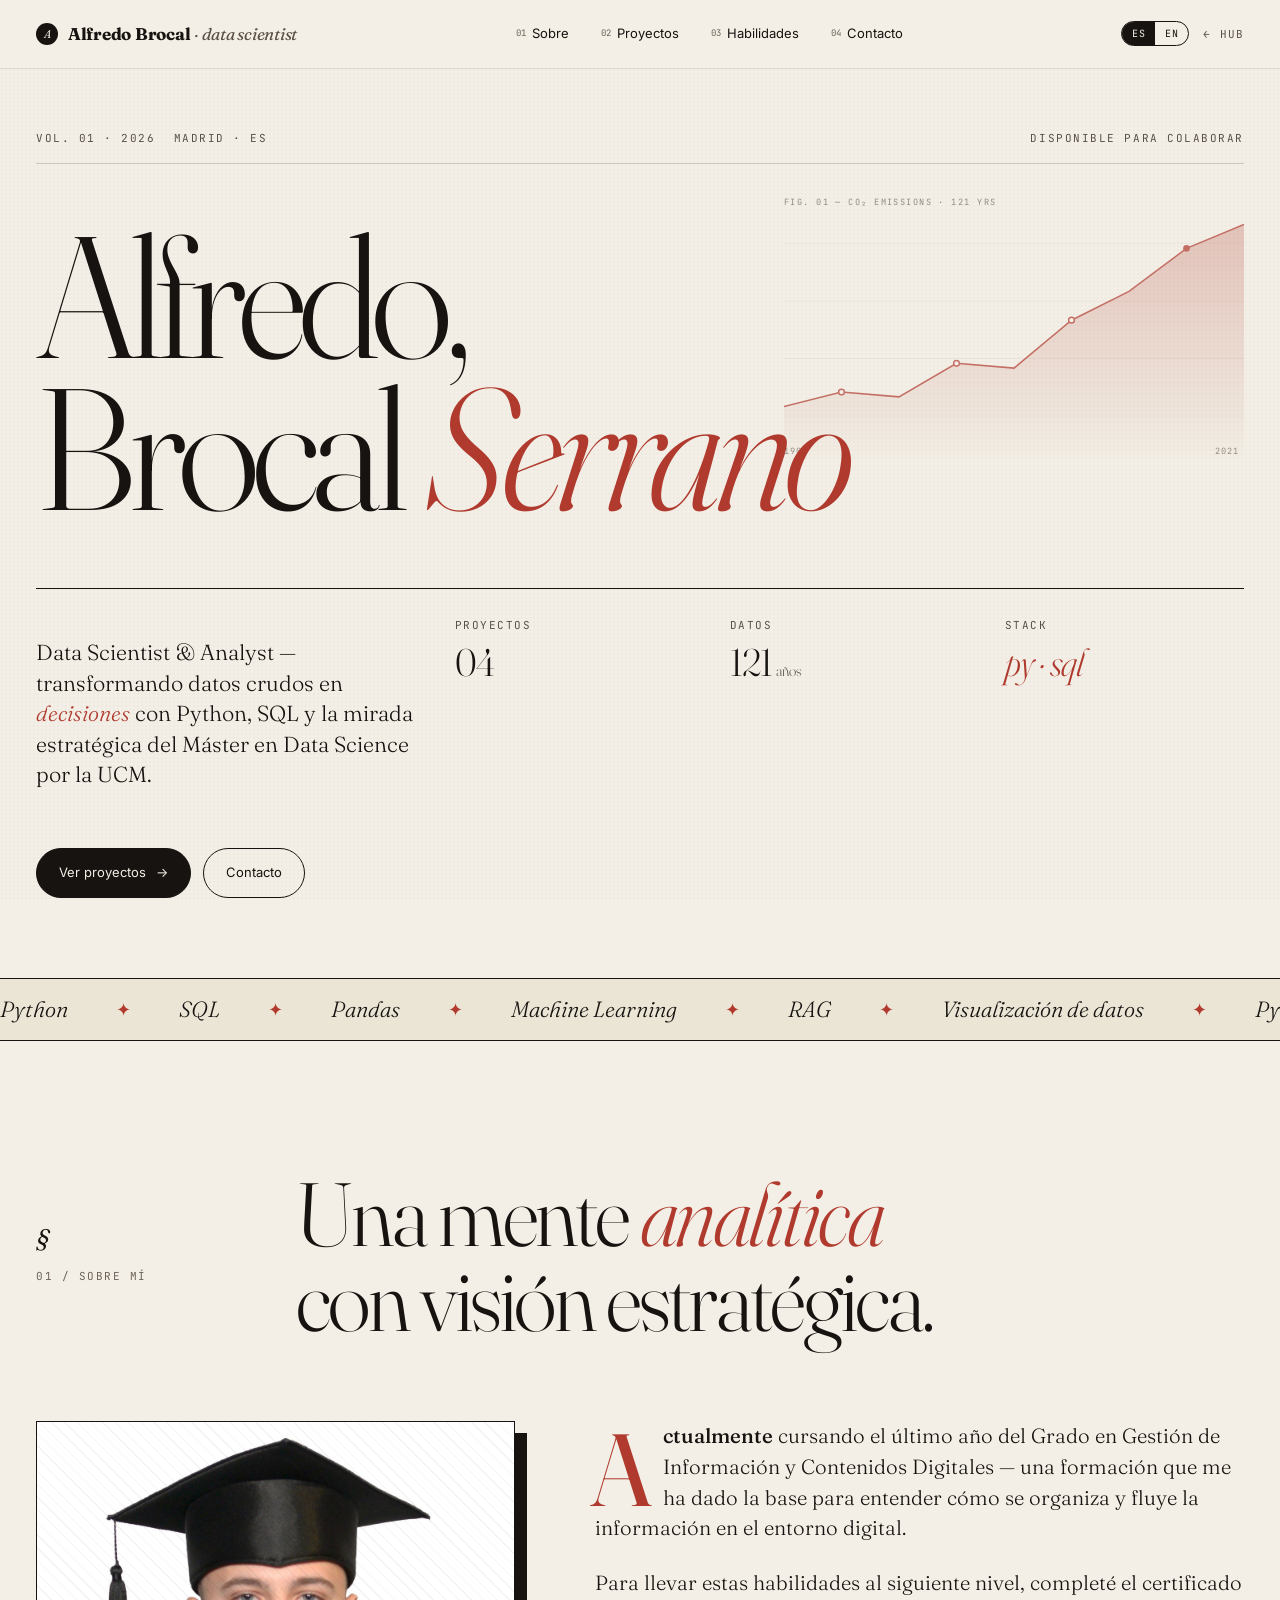
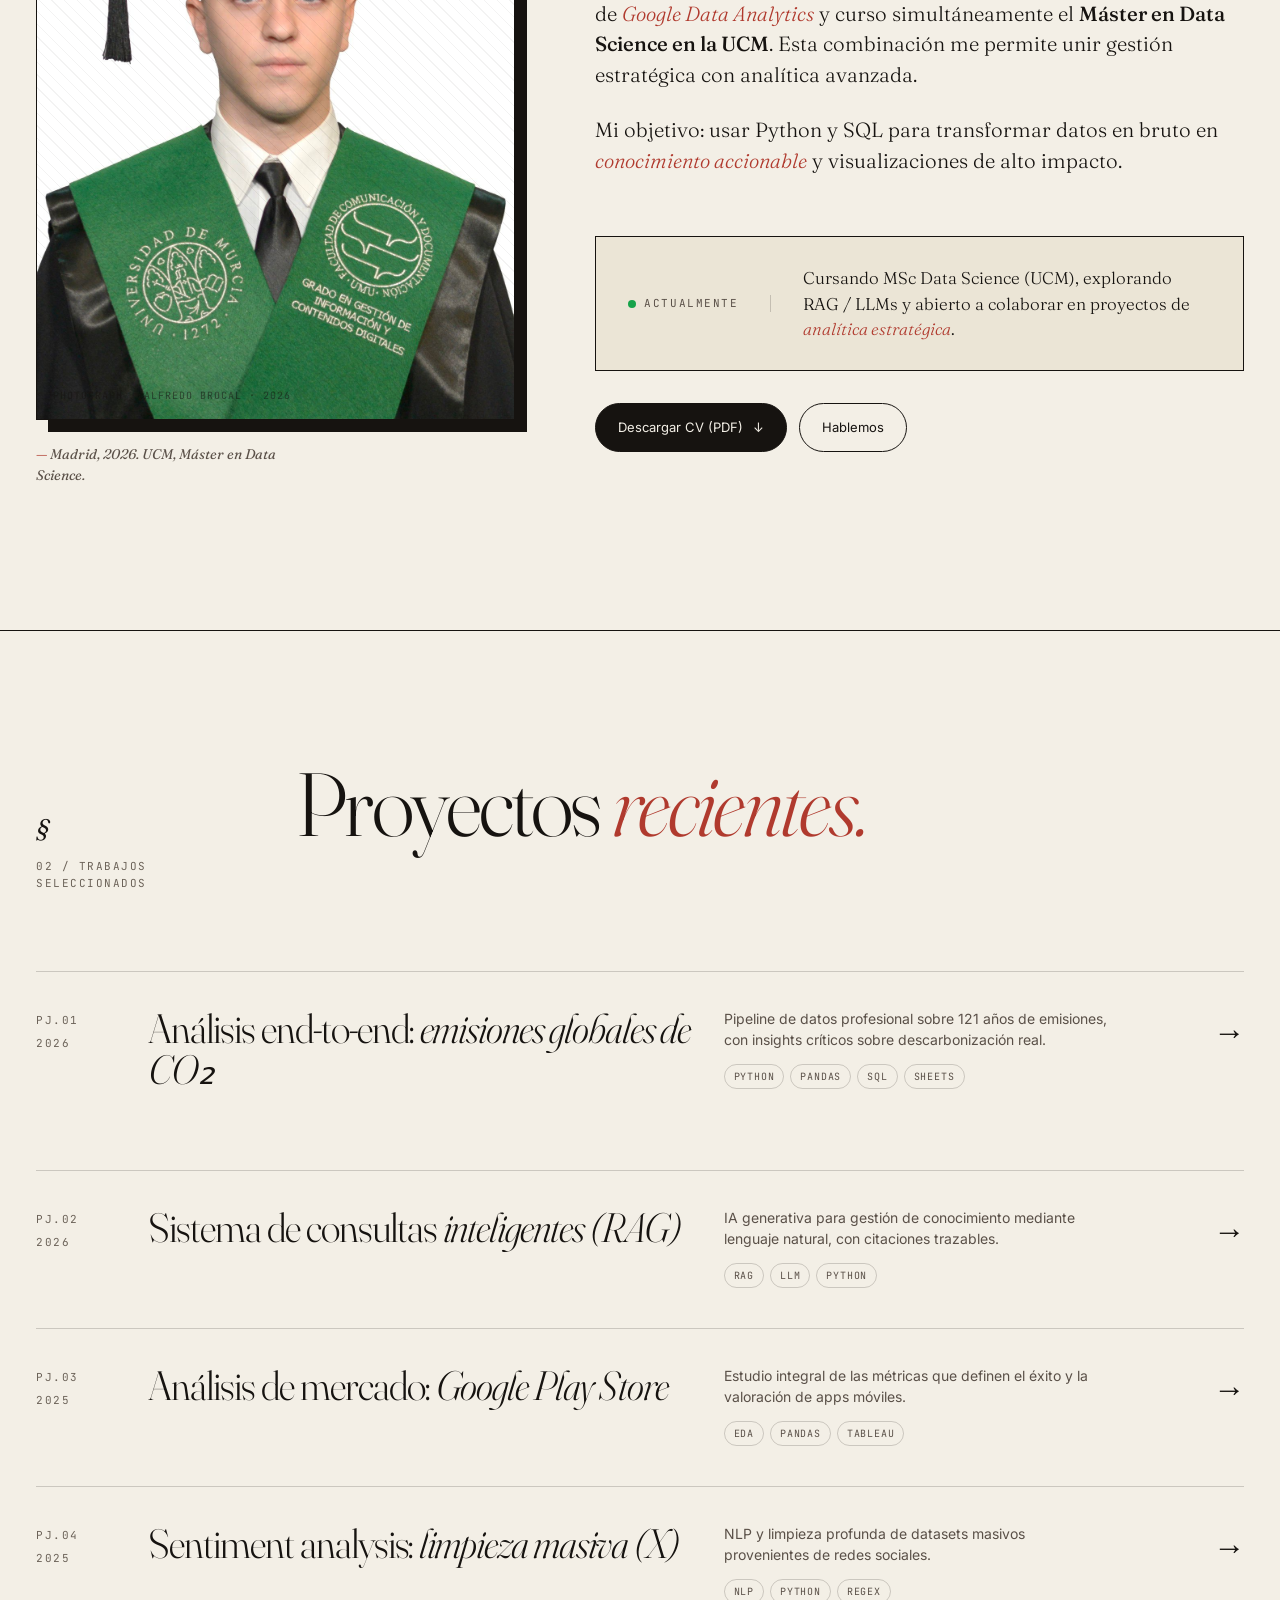
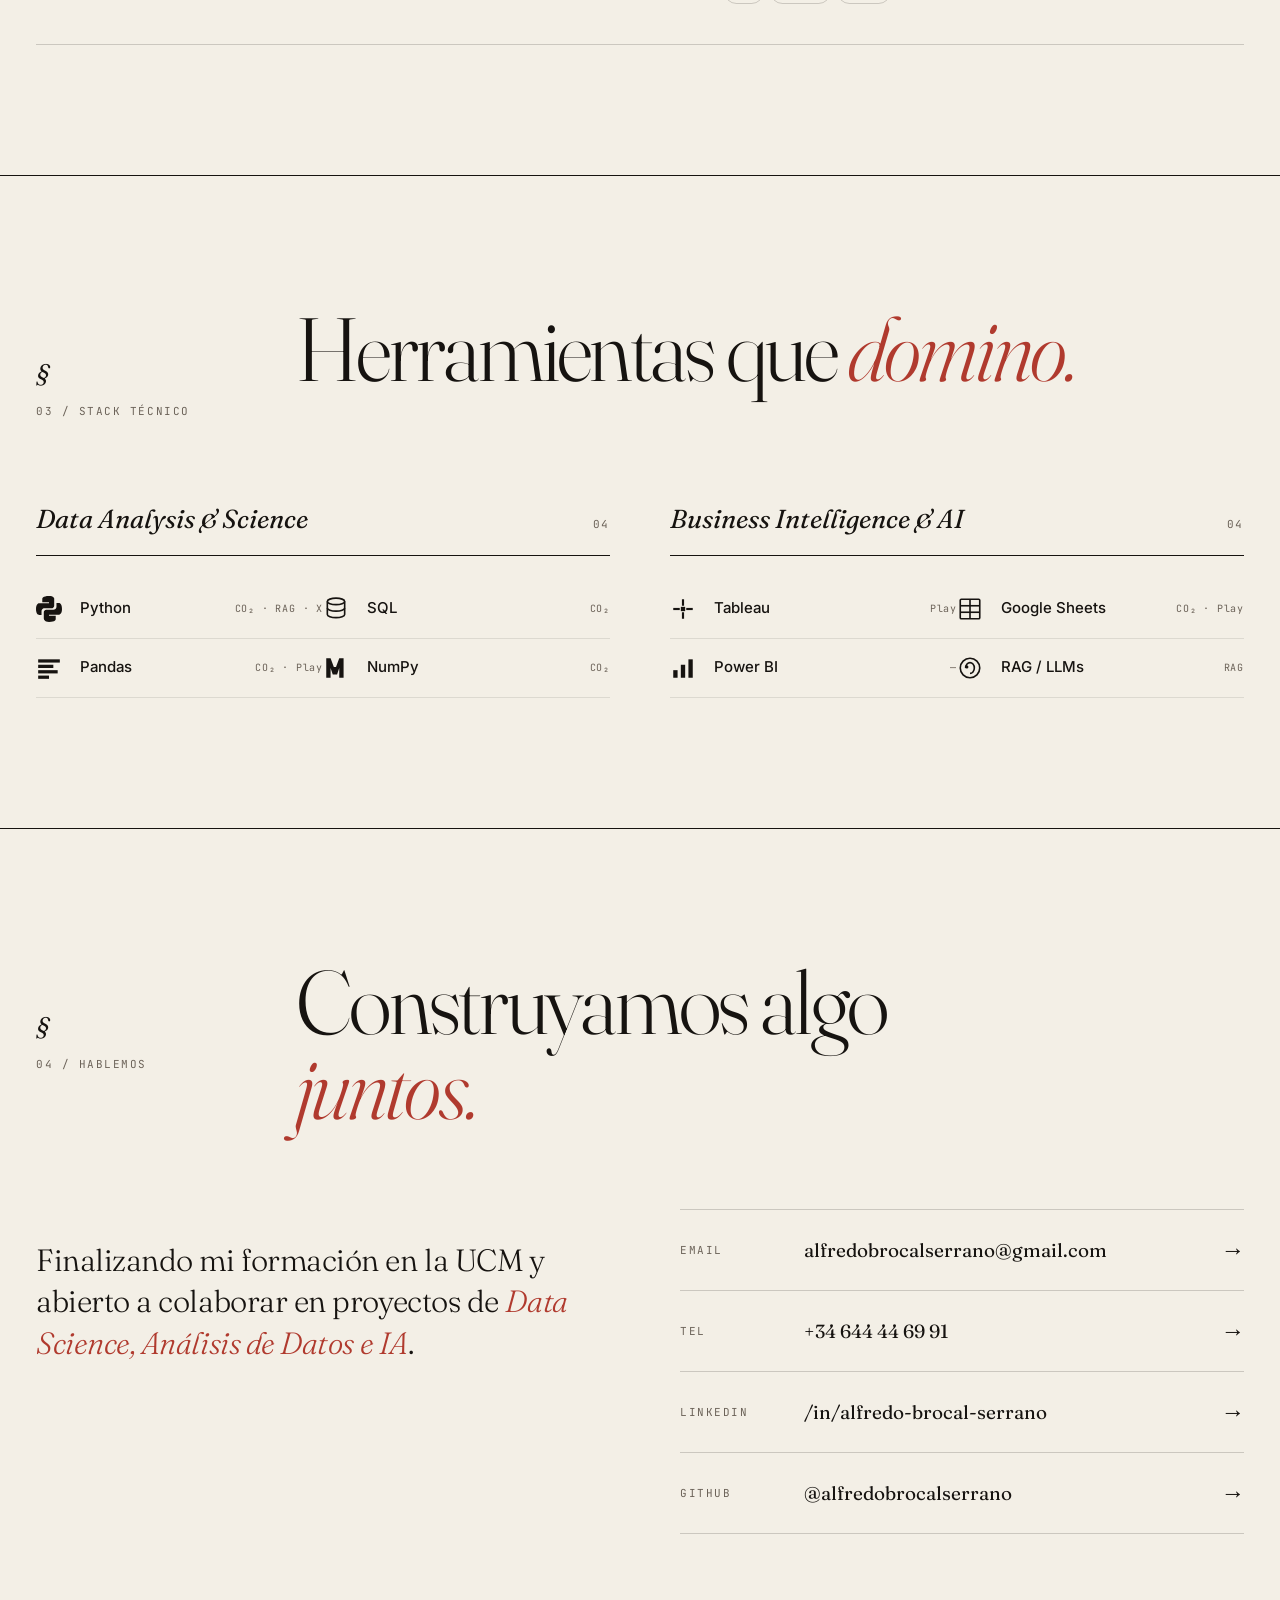
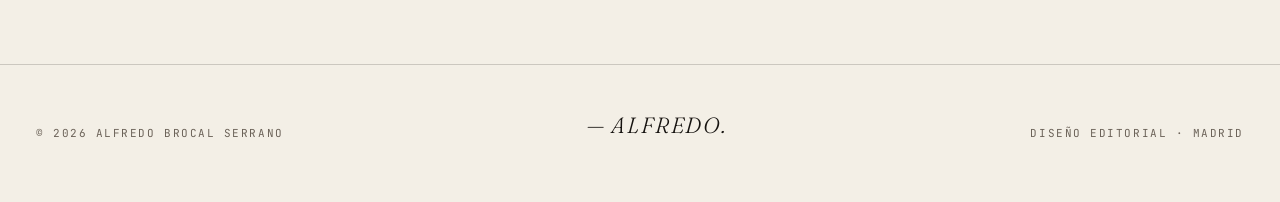
==== index.html @ 63f7a1f7 "Replace project images for RAG, Play Store and X" ====
<!DOCTYPE html>
<html lang="es">
<head>
<meta charset="UTF-8" />
<meta name="viewport" content="width=device-width, initial-scale=1.0" />
<meta name="description" id="metaDesc" content="Alfredo Brocal Serrano — Data Scientist &amp; Analyst. Portfolio editorial con proyectos de análisis de datos, Python, SQL e IA." />
<meta property="og:title" content="Alfredo Brocal Serrano — Data Scientist &amp; Analyst" />
<meta property="og:description" content="Portfolio editorial de data scientist: CO₂, RAG, Google Play, X. Python · SQL · Pandas." />
<meta property="og:type" content="website" />
<meta name="theme-color" content="#f3efe6" />
<link rel="icon" href="data:image/svg+xml,<svg xmlns='http://www.w3.org/2000/svg' viewBox='0 0 100 100'><rect width='100' height='100' fill='%23f3efe6'/><text x='50' y='82' font-size='75' font-family='Georgia,serif' fill='%23161310' font-style='italic' text-anchor='middle'>A</text></svg>" />
<title>Alfredo Brocal Serrano — Data Scientist &amp; Analyst</title>
<link rel="preconnect" href="https://fonts.googleapis.com" />
<link rel="preconnect" href="https://fonts.gstatic.com" crossorigin />
<link href="https://fonts.googleapis.com/css2?family=Fraunces:ital,opsz,wght@0,9..144,200;0,9..144,300;0,9..144,400;0,9..144,500;1,9..144,300;1,9..144,400&family=Inter:wght@300;400;500;600&family=JetBrains+Mono:wght@400;500&display=swap" rel="stylesheet" />
<style>
  *, *::before, *::after { box-sizing: border-box; }
  html { scroll-behavior: smooth; }
  :root {
    --paper: #f3efe6;
    --paper-2: #ebe5d6;
    --ink: #161310;
    --ink-dim: #5a5048;
    --ink-soft: #6b6258;
    --line: rgba(22, 19, 16, 0.18);
    --line-soft: rgba(22, 19, 16, 0.1);
    --accent: #b03a2e;
  }
  body {
    margin: 0;
    font-family: 'Inter', system-ui, sans-serif;
    background: var(--paper);
    color: var(--ink);
    -webkit-font-smoothing: antialiased;
    font-size: 16px;
    line-height: 1.5;
    overflow-x: hidden;
  }
  body::before {
    content: '';
    position: fixed; inset: 0; pointer-events: none; z-index: 1;
    background-image: radial-gradient(rgba(22,19,16,0.025) 1px, transparent 1px);
    background-size: 4px 4px;
    mix-blend-mode: multiply;
  }
  .mono { font-family: 'JetBrains Mono', monospace; font-size: 11px; letter-spacing: 0.14em; text-transform: uppercase; }
  .serif { font-family: 'Fraunces', serif; }

  /* Nav */
  .nav {
    position: fixed; top: 0; left: 0; right: 0; z-index: 100;
    backdrop-filter: blur(14px);
    background: rgba(243, 239, 230, 0.82);
    border-bottom: 1px solid var(--line-soft);
  }
  .nav-inner {
    max-width: 1320px;
    margin: 0 auto;
    padding: 16px 36px;
    display: flex;
    justify-content: space-between;
    align-items: center;
    gap: 24px;
  }
  .brand { font-family: 'Fraunces', serif; font-size: 17px; letter-spacing: -0.015em; display: inline-flex; align-items: center; gap: 10px; }
  .brand .mark { width: 22px; height: 22px; border-radius: 50%; background: var(--ink); display: inline-flex; align-items: center; justify-content: center; color: var(--paper); font-size: 11px; font-style: italic; }
  .brand em { font-style: italic; color: var(--ink-dim); font-weight: 400; }
  .nav-links { display: flex; gap: 4px; align-items: center; }
  .nav-links a {
    color: var(--ink); text-decoration: none; font-size: 13px;
    padding: 8px 14px; border-radius: 999px;
    transition: background 0.2s, color 0.2s;
    display: inline-flex; align-items: center; gap: 6px;
  }
  .nav-links a .n { font-family: 'JetBrains Mono', monospace; font-size: 9px; color: var(--ink-soft); }
  .nav-links a:hover { background: var(--ink); color: var(--paper); }
  .nav-links a:hover .n { color: rgba(243, 239, 230, 0.6); }
  .nav-right { display: flex; gap: 14px; align-items: center; }
  .lang-toggle { border: 1px solid var(--ink); border-radius: 999px; overflow: hidden; display: inline-flex; font-family: 'JetBrains Mono', monospace; font-size: 10px; }
  .lang-toggle button { border: 0; background: transparent; padding: 5px 10px; cursor: pointer; color: var(--ink); font-family: inherit; font-size: inherit; letter-spacing: 0.05em; }
  .lang-toggle button.active { background: var(--ink); color: var(--paper); }
  .back-link { font-size: 11px; color: var(--ink-dim); text-decoration: none; font-family: 'JetBrains Mono', monospace; text-transform: uppercase; letter-spacing: 0.1em; }
  .back-link:hover { color: var(--ink); }

  /* Hamburger */
  .nav-hamburger {
    display: none;
    flex-direction: column;
    gap: 5px;
    background: transparent;
    border: none;
    cursor: pointer;
    padding: 8px;
    margin-left: 4px;
  }
  .nav-hamburger span {
    display: block;
    width: 22px;
    height: 1.5px;
    background: var(--ink);
    transition: all 0.3s;
  }

  /* Mobile overlay */
  .mobile-overlay {
    position: fixed; inset: 0;
    background: var(--paper);
    z-index: 300;
    display: flex;
    flex-direction: column;
    justify-content: center;
    padding: 60px 36px;
    opacity: 0;
    pointer-events: none;
    transition: opacity 0.3s;
  }
  .mobile-overlay.open {
    opacity: 1;
    pointer-events: all;
  }
  .overlay-close {
    position: absolute; top: 24px; right: 24px;
    background: transparent; border: 1px solid var(--ink);
    width: 40px; height: 40px; cursor: pointer;
    font-size: 18px; border-radius: 50%;
    transition: background 0.2s, color 0.2s;
    display: flex; align-items: center; justify-content: center;
  }
  .overlay-close:hover { background: var(--ink); color: var(--paper); }
  .overlay-nav {
    display: flex;
    flex-direction: column;
    gap: 0;
  }
  .overlay-link {
    font-family: 'Fraunces', serif;
    font-weight: 300;
    font-style: italic;
    font-size: clamp(40px, 10vw, 72px);
    line-height: 1;
    letter-spacing: -0.03em;
    color: var(--ink);
    text-decoration: none;
    display: flex;
    align-items: baseline;
    gap: 14px;
    padding: 16px 0;
    border-bottom: 1px solid var(--line-soft);
    transition: color 0.2s, padding-left 0.2s;
  }
  .overlay-link:hover { color: var(--accent); padding-left: 8px; }
  .overlay-link .n {
    font-family: 'JetBrains Mono', monospace;
    font-size: 11px;
    color: var(--ink-soft);
    letter-spacing: 0.14em;
    font-style: normal;
  }
  .overlay-footer {
    margin-top: 48px;
    display: flex;
    gap: 24px;
    align-items: center;
  }

  @media (max-width: 880px) {
    .nav-links { display: none; }
    .nav-inner { padding: 14px 24px; }
    .nav-hamburger { display: flex; }
  }

  /* Hero */
  .hero {
    max-width: 1320px;
    margin: 0 auto;
    padding: 130px 36px 80px;
    position: relative;
    min-height: 100vh;
    display: flex;
    flex-direction: column;
    justify-content: center;
  }
  .hero-meta {
    display: flex;
    justify-content: space-between;
    align-items: center;
    margin-bottom: 56px;
    color: var(--ink-dim);
    border-bottom: 1px solid var(--line);
    padding-bottom: 16px;
  }
  .hero-meta .meta-l, .hero-meta .meta-r { display: inline-flex; gap: 18px; align-items: center; }
  .hero-meta .dot { width: 6px; height: 6px; border-radius: 50%; background: #16a34a; box-shadow: 0 0 0 0 rgba(22,163,74,0.5); animation: pulse 1.8s infinite; }
  @keyframes pulse { 0%, 100% { box-shadow: 0 0 0 0 rgba(22,163,74,0.5); } 50% { box-shadow: 0 0 0 5px rgba(22,163,74,0); } }

  .hero-headline { position: relative; z-index: 2; }
  .hero h1 {
    font-family: 'Fraunces', serif;
    font-weight: 300;
    font-variation-settings: 'opsz' 144;
    font-size: clamp(64px, 13.5vw, 220px);
    line-height: 0.88;
    letter-spacing: -0.045em;
    margin: 0;
  }
  .hero h1 .row { display: block; position: relative; }
  .hero h1 em { font-style: italic; font-weight: 300; color: var(--accent); }
  .hero h1 .amp { font-style: italic; color: var(--ink-dim); font-weight: 300; padding: 0 0.1em; }

  .hero-sub {
    margin-top: 64px;
    display: grid;
    grid-template-columns: 1.6fr 1fr 1fr 1fr;
    gap: 36px;
    border-top: 1px solid var(--ink);
    padding-top: 28px;
    align-items: start;
  }
  @media (max-width: 1024px) {
    .hero-sub { grid-template-columns: 1fr 1fr 1fr; gap: 28px; }
    .hero-sub .lede { grid-column: 1 / -1; max-width: none; }
  }
  @media (max-width: 880px) { .hero-sub { grid-template-columns: 1fr 1fr; gap: 24px; } .hero-sub .lede { grid-column: 1 / -1; } }

  .hero-sub .lede {
    font-family: 'Fraunces', serif;
    font-size: clamp(20px, 1.7vw, 24px);
    line-height: 1.4;
    font-weight: 300;
    max-width: 540px;
    color: var(--ink);
    text-wrap: pretty;
  }
  .hero-sub .lede em { font-style: italic; color: var(--accent); }
  .hero-stat .label { color: var(--ink-dim); margin-bottom: 10px; }
  .hero-stat .val {
    font-family: 'Fraunces', serif;
    font-weight: 300;
    font-size: clamp(28px, 3vw, 44px);
    letter-spacing: -0.025em;
    line-height: 1;
    font-variation-settings: 'opsz' 144;
  }
  .hero-stat .val em { font-style: italic; color: var(--accent); }
  .hero-stat .val .small { font-size: 0.4em; color: var(--ink-dim); margin-left: 4px; letter-spacing: 0; }

  .hero-cta-row {
    margin-top: 36px;
    display: flex;
    gap: 12px;
    flex-wrap: wrap;
  }
  .btn {
    display: inline-flex; align-items: center; gap: 10px;
    padding: 14px 22px;
    text-decoration: none;
    font-size: 13px;
    border-radius: 999px;
    transition: all 0.2s;
    border: 1px solid var(--ink);
    cursor: pointer;
    font-family: inherit;
  }
  .btn-primary { background: var(--ink); color: var(--paper); }
  .btn-primary:hover { background: var(--accent); border-color: var(--accent); }
  .btn-ghost { background: transparent; color: var(--ink); }
  .btn-ghost:hover { background: var(--ink); color: var(--paper); }
  .btn .arr { transition: transform 0.2s; }
  .btn:hover .arr { transform: translateX(4px); }

  /* Hero chart */
  .hero-chart {
    position: absolute;
    right: 36px;
    top: 180px;
    width: 36vw;
    max-width: 460px;
    height: 290px;
    pointer-events: none;
    opacity: 0.7;
    z-index: 1;
  }
  @media (max-width: 1080px) { .hero-chart { display: none; } }

  /* Marquee strip */
  .marquee {
    border-top: 1px solid var(--ink);
    border-bottom: 1px solid var(--ink);
    overflow: hidden;
    background: var(--paper-2);
    padding: 14px 0;
    position: relative;
  }
  .marquee-track {
    display: flex;
    gap: 48px;
    width: max-content;
    animation: marq 32s linear infinite;
    font-family: 'Fraunces', serif;
    font-style: italic;
    font-weight: 300;
    font-size: 22px;
    color: var(--ink);
    white-space: nowrap;
  }
  .marquee-track span { display: inline-flex; align-items: center; gap: 48px; }
  .marquee-track .star { color: var(--accent); font-style: normal; font-size: 18px; }
  @keyframes marq { from { transform: translateX(0); } to { transform: translateX(-50%); } }

  /* Sections */
  section {
    max-width: 1320px;
    margin: 0 auto;
    padding: 130px 36px;
    border-top: 1px solid var(--ink);
    position: relative;
  }
  section:first-of-type { border-top: 0; }
  .sec-head {
    display: grid;
    grid-template-columns: 220px 1fr;
    gap: 40px;
    margin-bottom: 80px;
    align-items: baseline;
  }
  @media (max-width: 760px) { .sec-head { grid-template-columns: 1fr; gap: 16px; } }
  .sec-num {
    color: var(--ink-soft);
    display: flex;
    flex-direction: column;
    gap: 4px;
  }
  .sec-num .pilcrow { font-family: 'Fraunces', serif; font-style: italic; font-size: 24px; color: var(--ink); margin-bottom: 8px; }
  .sec-head h2 {
    font-family: 'Fraunces', serif;
    font-weight: 300;
    font-variation-settings: 'opsz' 144;
    font-size: clamp(44px, 7vw, 96px);
    line-height: 0.95;
    letter-spacing: -0.03em;
    margin: 0;
  }
  .sec-head h2 em { font-style: italic; color: var(--accent); }

  /* About */
  .about-grid {
    display: grid;
    grid-template-columns: 0.85fr 1.15fr;
    gap: 80px;
    align-items: start;
  }
  @media (max-width: 880px) { .about-grid { grid-template-columns: 1fr; gap: 40px; } }
  .about-photo-wrap { position: relative; }
  .about-photo {
    aspect-ratio: 4/5;
    background: linear-gradient(135deg, #d8c8a8 0%, #b8a888 100%);
    position: relative;
    overflow: hidden;
    border: 1px solid var(--ink);
    box-shadow: 12px 12px 0 var(--ink);
  }
  .about-photo::before {
    content: 'photograph · alfredo brocal · 2026';
    position: absolute; inset: 0;
    display: flex; align-items: end; padding: 16px;
    color: rgba(22, 19, 16, 0.55);
    font-family: 'JetBrains Mono', monospace;
    font-size: 10px; letter-spacing: 0.1em;
    text-transform: uppercase;
    z-index: 2;
  }
  .about-photo img {
    position: absolute;
    inset: 0;
    width: 100%;
    height: 100%;
    object-fit: cover;
    object-position: center top;
    z-index: 0;
  }
  .about-photo .grain {
    position: absolute; inset: 0;
    background-image: repeating-linear-gradient(45deg, rgba(22,19,16,0.05) 0 1px, transparent 1px 9px);
    z-index: 1;
  }
  .photo-caption {
    margin-top: 24px;
    font-family: 'Fraunces', serif;
    font-style: italic;
    font-size: 14px;
    color: var(--ink-dim);
    line-height: 1.5;
    max-width: 280px;
  }
  .photo-caption::before { content: '— '; color: var(--accent); font-style: normal; }

  .about-text p {
    font-family: 'Fraunces', serif;
    font-weight: 300;
    font-size: clamp(20px, 1.6vw, 23px);
    line-height: 1.5;
    margin: 0 0 24px;
    text-wrap: pretty;
    color: var(--ink);
  }
  .about-text p strong { font-weight: 500; }
  .about-text p em { font-style: italic; color: var(--accent); }
  .about-text .dropcap::first-letter {
    font-family: 'Fraunces', serif;
    font-weight: 400;
    font-size: 5em;
    float: left;
    line-height: 0.85;
    margin: 0.05em 0.1em 0 -0.05em;
    color: var(--accent);
  }
  .about-cta-row { display: flex; gap: 12px; margin-top: 32px; flex-wrap: wrap; }

  /* Currently strip */
  .currently {
    margin-top: 60px;
    border: 1px solid var(--ink);
    background: var(--paper-2);
    padding: 28px 32px;
    display: grid;
    grid-template-columns: auto 1fr;
    gap: 32px;
    align-items: center;
  }
  @media (max-width: 600px) { .currently { grid-template-columns: 1fr; gap: 16px; } }
  .currently .label {
    font-family: 'JetBrains Mono', monospace;
    font-size: 11px;
    letter-spacing: 0.14em;
    text-transform: uppercase;
    color: var(--ink-dim);
    border-right: 1px solid var(--line);
    padding-right: 32px;
  }
  @media (max-width: 600px) { .currently .label { border-right: 0; padding-right: 0; padding-bottom: 12px; border-bottom: 1px solid var(--line); } }
  .currently .label .dot { display: inline-block; width: 8px; height: 8px; border-radius: 50%; background: #16a34a; margin-right: 8px; vertical-align: middle; animation: pulse 1.8s infinite; }
  .currently .body {
    font-family: 'Fraunces', serif;
    font-size: 17px;
    line-height: 1.5;
    color: var(--ink);
    font-weight: 300;
  }
  .currently .body em { font-style: italic; color: var(--accent); }

  /* Projects */
  .projects { display: flex; flex-direction: column; }
  .project {
    display: grid;
    grid-template-columns: 80px 1.4fr 1fr 100px;
    gap: 32px;
    padding: 36px 0;
    border-top: 1px solid var(--line);
    align-items: start;
    text-decoration: none;
    color: inherit;
    cursor: pointer;
    transition: padding 0.4s ease;
    position: relative;
  }
  .project:last-child { border-bottom: 1px solid var(--line); }
  .project::before {
    content: '';
    position: absolute; inset: 0;
    background: var(--paper-2);
    z-index: -1;
    opacity: 0;
    transition: opacity 0.3s;
  }
  .project:hover { padding-left: 24px; padding-right: 24px; }
  .project:hover::before { opacity: 1; }
  .project:hover .pj-arrow { transform: translateX(8px); color: var(--accent); }
  .project:hover .pj-title em { color: var(--accent); }
  .project:hover .pj-spark path { stroke-dashoffset: 0 !important; }
  @media (max-width: 880px) {
    .project { grid-template-columns: 60px 1fr; gap: 16px; }
    .project .pj-meta, .project .pj-arrow { grid-column: 2; }
  }
  .pj-num { color: var(--ink-soft); padding-top: 4px; }
  .pj-num .yr { display: block; margin-top: 6px; color: var(--ink-soft); }
  .pj-title-block { display: flex; flex-direction: column; gap: 16px; }
  .pj-title {
    font-family: 'Fraunces', serif;
    font-weight: 300;
    font-variation-settings: 'opsz' 144;
    font-size: clamp(28px, 3.2vw, 44px);
    line-height: 1;
    letter-spacing: -0.025em;
    margin: 0;
  }
  .pj-title em { font-style: italic; transition: color 0.2s; }
  .pj-spark { width: 120px; height: 28px; }
  .pj-spark path { stroke: var(--ink-dim); fill: none; stroke-width: 1.5; }
  .pj-meta { color: var(--ink-dim); font-size: 14px; line-height: 1.5; }
  .pj-meta p { margin: 0 0 14px; }
  .pj-meta .tags { display: flex; flex-wrap: wrap; gap: 6px; }
  .pj-meta .tag {
    font-family: 'JetBrains Mono', monospace;
    font-size: 10px; letter-spacing: 0.08em;
    text-transform: uppercase; padding: 4px 9px;
    border: 1px solid var(--line); color: var(--ink-dim);
    border-radius: 999px;
  }
  .pj-arrow {
    font-family: 'Fraunces', serif;
    font-style: italic;
    font-size: 32px;
    text-align: right;
    transition: transform 0.3s ease, color 0.3s;
    color: var(--ink);
  }

  /* Skills */
  .skills-grid {
    display: grid;
    grid-template-columns: repeat(2, 1fr);
    gap: 60px;
  }
  @media (max-width: 760px) { .skills-grid { grid-template-columns: 1fr; gap: 40px; } }
  .skill-cat h3 {
    font-family: 'Fraunces', serif;
    font-weight: 400;
    font-style: italic;
    font-size: 26px;
    margin: 0 0 24px;
    padding-bottom: 16px;
    border-bottom: 1px solid var(--ink);
    display: flex;
    justify-content: space-between;
    align-items: baseline;
  }
  .skill-cat h3 .count {
    font-family: 'JetBrains Mono', monospace;
    font-size: 11px;
    color: var(--ink-soft);
    font-style: normal;
    letter-spacing: 0.14em;
  }
  .skill-list { display: grid; grid-template-columns: repeat(2, 1fr); gap: 0; }
  .skill {
    display: grid;
    grid-template-columns: 32px 1fr auto;
    align-items: center;
    gap: 12px;
    padding: 16px 0;
    border-bottom: 1px solid var(--line-soft);
    transition: padding 0.2s;
  }
  .skill:hover { padding-left: 8px; }
  .skill svg { width: 26px; height: 26px; color: var(--ink); }
  .skill .name { font-size: 15px; font-weight: 500; }
  .skill .lvl {
    font-family: 'JetBrains Mono', monospace;
    font-size: 10px;
    color: var(--ink-soft);
    letter-spacing: 0.08em;
    text-align: right;
  }

  /* Contact */
  .contact-grid {
    display: grid;
    grid-template-columns: 1fr 1fr;
    gap: 80px;
    align-items: start;
  }
  @media (max-width: 760px) { .contact-grid { grid-template-columns: 1fr; gap: 40px; } }
  .contact-text {
    font-family: 'Fraunces', serif;
    font-weight: 300;
    font-size: clamp(24px, 2.4vw, 34px);
    line-height: 1.35;
    text-wrap: pretty;
    letter-spacing: -0.015em;
  }
  .contact-text em { font-style: italic; color: var(--accent); }
  .contact-list { display: flex; flex-direction: column; }
  .contact-item {
    display: grid;
    grid-template-columns: 100px 1fr auto;
    gap: 24px;
    padding: 22px 0;
    border-top: 1px solid var(--line);
    align-items: center;
    text-decoration: none;
    color: inherit;
    transition: padding 0.2s;
  }
  .contact-item:last-child { border-bottom: 1px solid var(--line); }
  .contact-item:hover { padding-left: 12px; }
  .contact-item:hover .carr { color: var(--accent); transform: translateX(4px); }
  .contact-item .ckey { color: var(--ink-soft); }
  .contact-item .cval { font-family: 'Fraunces', serif; font-size: 19px; }
  .contact-item .carr { font-family: 'Fraunces', serif; font-style: italic; font-size: 24px; transition: transform 0.2s, color 0.2s; }

  /* Footer */
  footer {
    max-width: 1320px;
    margin: 0 auto;
    padding: 44px 36px 60px;
    display: flex;
    justify-content: space-between;
    color: var(--ink-soft);
    border-top: 1px solid var(--line);
    flex-wrap: wrap;
    gap: 12px;
    align-items: end;
  }
  footer .signature { font-family: 'Fraunces', serif; font-style: italic; font-size: 22px; color: var(--ink); font-weight: 300; }

  /* Modal */
  .modal {
    position: fixed; inset: 0;
    background: rgba(22, 19, 16, 0.55);
    backdrop-filter: blur(10px);
    z-index: 200;
    display: none;
    align-items: center; justify-content: center;
    padding: 24px;
    opacity: 0;
    transition: opacity 0.25s;
  }
  .modal.open { display: flex; opacity: 1; }
  .modal-inner {
    background: var(--paper);
    max-width: 1120px; width: 100%;
    max-height: 90vh;
    overflow-y: auto;
    padding: 60px;
    position: relative;
    border: 1px solid var(--ink);
    box-shadow: 18px 18px 0 var(--ink);
    transform: translateY(20px);
    transition: transform 0.3s ease;
  }
  .modal.open .modal-inner { transform: translateY(0); }
  @media (max-width: 760px) { .modal-inner { padding: 32px; box-shadow: 8px 8px 0 var(--ink); } }
  .modal-close {
    position: absolute; top: 24px; right: 24px;
    background: transparent;
    border: 1px solid var(--ink);
    width: 40px; height: 40px;
    cursor: pointer;
    font-size: 18px;
    border-radius: 50%;
    transition: background 0.2s, color 0.2s;
    display: flex; align-items: center; justify-content: center;
  }
  .modal-close:hover { background: var(--ink); color: var(--paper); }
  .modal h2 {
    font-family: 'Fraunces', serif;
    font-weight: 300;
    font-variation-settings: 'opsz' 144;
    font-size: clamp(36px, 5.5vw, 64px);
    line-height: 0.98;
    letter-spacing: -0.025em;
    margin: 16px 0 24px;
    max-width: 90%;
  }
  .modal h2 em { font-style: italic; color: var(--accent); }
  .modal-meta { display: flex; gap: 8px; margin-bottom: 32px; flex-wrap: wrap; }
  .modal-meta span {
    font-family: 'JetBrains Mono', monospace; font-size: 10px;
    padding: 5px 10px; border: 1px solid var(--line); border-radius: 999px;
    color: var(--ink-dim); letter-spacing: 0.08em; text-transform: uppercase;
  }
  .modal-body { display: grid; grid-template-columns: 1.2fr 1fr; gap: 56px; }
  @media (max-width: 760px) { .modal-body { grid-template-columns: 1fr; gap: 32px; } }
  .modal-body p { font-family: 'Fraunces', serif; font-size: 18px; line-height: 1.55; font-weight: 300; }
  .modal-body h4 {
    font-family: 'JetBrains Mono', monospace;
    font-size: 11px; letter-spacing: 0.14em;
    text-transform: uppercase; color: var(--ink-soft);
    margin: 32px 0 8px;
    padding-bottom: 8px;
    border-bottom: 1px solid var(--line-soft);
  }
  .modal-body h4:first-child { margin-top: 0; }
  .modal-body ul, .modal-body ol { padding-left: 18px; margin: 8px 0; }
  .modal-body li { font-family: 'Fraunces', serif; font-size: 17px; line-height: 1.55; font-weight: 300; margin-bottom: 8px; }
  .modal-body li::marker { color: var(--accent); }
  .modal-img {
    aspect-ratio: 16/10;
    background: linear-gradient(135deg, #ddd5c2 0%, #c8be9f 100%);
    border: 1px solid var(--ink);
    margin-bottom: 24px;
    display: flex;
    align-items: end;
    padding: 16px;
    color: rgba(22,19,16,0.55);
    font-family: 'JetBrains Mono', monospace;
    font-size: 10px; letter-spacing: 0.08em;
    text-transform: uppercase;
    position: relative;
    overflow: hidden;
  }
  .modal-img::before {
    content: '';
    position: absolute; inset: 0;
    background-image: repeating-linear-gradient(45deg, rgba(22,19,16,0.04) 0 1px, transparent 1px 9px);
    z-index: 1;
    pointer-events: none;
  }
  .modal-img img {
    position: absolute;
    inset: 0;
    width: 100%;
    height: 100%;
    object-fit: cover;
    object-position: center top;
    z-index: 0;
    filter: grayscale(20%) sepia(8%);
  }

  /* Reveal */
  [data-reveal] { opacity: 0; transform: translateY(20px); transition: opacity 0.7s ease, transform 0.7s ease; }
  [data-reveal].in { opacity: 1; transform: none; }
  [data-reveal][data-delay="1"] { transition-delay: 0.1s; }
  [data-reveal][data-delay="2"] { transition-delay: 0.2s; }
  [data-reveal][data-delay="3"] { transition-delay: 0.3s; }
</style>
</head>
<body>

<!-- Mobile overlay -->
<div class="mobile-overlay" id="mobileOverlay" aria-hidden="true">
  <button class="overlay-close" id="overlayClose" aria-label="Cerrar">×</button>
  <nav class="overlay-nav">
    <a href="#about" class="overlay-link"><span class="n">01</span><span data-i18n="nav.about">Sobre</span></a>
    <a href="#projects" class="overlay-link"><span class="n">02</span><span data-i18n="nav.projects">Proyectos</span></a>
    <a href="#skills" class="overlay-link"><span class="n">03</span><span data-i18n="nav.skills">Habilidades</span></a>
    <a href="#contact" class="overlay-link"><span class="n">04</span><span data-i18n="nav.contact">Contacto</span></a>
  </nav>
  <div class="overlay-footer">
    <div class="lang-toggle">
      <button data-lang="es" class="active">ES</button>
      <button data-lang="en">EN</button>
    </div>
    <a href="index.html" class="back-link">← Hub</a>
  </div>
</div>

<nav class="nav">
  <div class="nav-inner">
    <div class="brand"><span class="mark">A</span><span><strong>Alfredo Brocal</strong> <em>· data scientist</em></span></div>
    <div class="nav-links">
      <a href="#about"><span class="n">01</span><span data-i18n="nav.about">Sobre</span></a>
      <a href="#projects"><span class="n">02</span><span data-i18n="nav.projects">Proyectos</span></a>
      <a href="#skills"><span class="n">03</span><span data-i18n="nav.skills">Habilidades</span></a>
      <a href="#contact"><span class="n">04</span><span data-i18n="nav.contact">Contacto</span></a>
    </div>
    <div class="nav-right">
      <div class="lang-toggle">
        <button data-lang="es" class="active">ES</button>
        <button data-lang="en">EN</button>
      </div>
      <a href="index.html" class="back-link">← Hub</a>
      <button class="nav-hamburger" aria-label="Menú" aria-expanded="false" id="hamburger">
        <span></span><span></span><span></span>
      </button>
    </div>
  </div>
</nav>

<header class="hero" id="top">
  <div class="hero-meta mono" data-reveal>
    <div class="meta-l">
      <span>Vol. 01 · 2026</span>
      <span>Madrid · ES</span>
    </div>
    <div class="meta-r">
      <span><span class="dot"></span><span data-i18n="hero.avail">Disponible para colaborar</span></span>
    </div>
  </div>

  <div class="hero-headline">
    <h1 data-reveal>
      <span class="row">Alfredo,</span>
      <span class="row">Brocal <em data-i18n="hero.role">Serrano</em></span>
    </h1>
  </div>

  <div class="hero-sub">
    <p class="lede" data-reveal data-delay="1" data-i18n="hero.lede">
      Data Scientist &amp; Analyst — transformando datos crudos en <em>decisiones</em> con Python, SQL y la mirada estratégica del Máster en Data Science por la UCM.
    </p>
    <div class="hero-stat" data-reveal data-delay="2">
      <div class="mono label" data-i18n="hero.s1l">Proyectos</div>
      <div class="val">04</div>
    </div>
    <div class="hero-stat" data-reveal data-delay="2">
      <div class="mono label" data-i18n="hero.s2l">Datos</div>
      <div class="val">121<span class="small" data-i18n="hero.s2u">años</span></div>
    </div>
    <div class="hero-stat" data-reveal data-delay="3">
      <div class="mono label" data-i18n="hero.s3l">Stack</div>
      <div class="val"><em>py · sql</em></div>
    </div>
  </div>

  <div class="hero-cta-row" data-reveal data-delay="3">
    <a class="btn btn-primary" href="#projects">
      <span data-i18n="hero.cta1">Ver proyectos</span>
      <span class="arr">→</span>
    </a>
    <a class="btn btn-ghost" href="#contact" data-i18n="hero.cta2">Contacto</a>
  </div>

  <svg class="hero-chart" viewBox="0 0 480 290" aria-hidden="true">
    <defs>
      <linearGradient id="g1" x1="0" y1="0" x2="0" y2="1">
        <stop offset="0%" stop-color="#b03a2e" stop-opacity="0.35"/>
        <stop offset="100%" stop-color="#b03a2e" stop-opacity="0"/>
      </linearGradient>
    </defs>
    <g stroke="rgba(22,19,16,0.12)" stroke-width="0.5">
      <line x1="0" y1="60" x2="480" y2="60"/>
      <line x1="0" y1="120" x2="480" y2="120"/>
      <line x1="0" y1="180" x2="480" y2="180"/>
      <line x1="0" y1="240" x2="480" y2="240"/>
    </g>
    <path id="hero-line" d="M 0 230 L 60 215 L 120 220 L 180 185 L 240 190 L 300 140 L 360 110 L 420 65 L 480 40" fill="none" stroke="#b03a2e" stroke-width="1.6"/>
    <path d="M 0 230 L 60 215 L 120 220 L 180 185 L 240 190 L 300 140 L 360 110 L 420 65 L 480 40 L 480 290 L 0 290 Z" fill="url(#g1)"/>
    <g>
      <circle cx="60" cy="215" r="3" fill="#f3efe6" stroke="#b03a2e" stroke-width="1.5"/>
      <circle cx="180" cy="185" r="3" fill="#f3efe6" stroke="#b03a2e" stroke-width="1.5"/>
      <circle cx="300" cy="140" r="3" fill="#f3efe6" stroke="#b03a2e" stroke-width="1.5"/>
      <circle cx="420" cy="65" r="3.5" fill="#b03a2e"/>
    </g>
    <text x="0" y="280" font-family="JetBrains Mono" font-size="9" fill="#6b6258" letter-spacing="1">1900</text>
    <text x="450" y="280" font-family="JetBrains Mono" font-size="9" fill="#6b6258" letter-spacing="1">2021</text>
    <text x="0" y="20" font-family="JetBrains Mono" font-size="9" fill="#6b6258" letter-spacing="1.5">FIG. 01 — CO₂ EMISSIONS · 121 YRS</text>
  </svg>
</header>

<div class="marquee">
  <div class="marquee-track">
    <span data-i18n="marq">
      Python <span class="star">✦</span> SQL <span class="star">✦</span> Pandas <span class="star">✦</span> Machine Learning <span class="star">✦</span> RAG <span class="star">✦</span> Visualización de datos <span class="star">✦</span>
    </span>
    <span data-i18n="marq" aria-hidden="true">
      Python <span class="star">✦</span> SQL <span class="star">✦</span> Pandas <span class="star">✦</span> Machine Learning <span class="star">✦</span> RAG <span class="star">✦</span> Visualización de datos <span class="star">✦</span>
    </span>
  </div>
</div>

<section id="about">
  <div class="sec-head" data-reveal>
    <div class="sec-num">
      <span class="pilcrow">§</span>
      <span class="mono">01 / <span data-i18n="about.tag">Sobre mí</span></span>
    </div>
    <h2><span data-i18n="about.h2a">Una mente</span> <em data-i18n="about.h2b">analítica</em><br/><span data-i18n="about.h2c">con visión estratégica.</span></h2>
  </div>
  <div class="about-grid">
    <div class="about-photo-wrap" data-reveal>
      <div class="about-photo">
        <img src="./assets/portrait.jpg" alt="Alfredo Brocal Serrano, Data Scientist" />
        <div class="grain"></div>
      </div>
      <p class="photo-caption" data-i18n="about.cap">Madrid, 2026. UCM, Máster en Data Science.</p>
    </div>
    <div class="about-text" data-reveal data-delay="1">
      <p class="dropcap" data-i18n="about.p1"><strong>Actualmente</strong> cursando el último año del Grado en Gestión de Información y Contenidos Digitales — una formación que me ha dado la base para entender cómo se organiza y fluye la información en el entorno digital.</p>
      <p data-i18n="about.p2">Para llevar estas habilidades al siguiente nivel, completé el certificado de <em>Google Data Analytics</em> y curso simultáneamente el <strong>Máster en Data Science en la UCM</strong>. Esta combinación me permite unir gestión estratégica con analítica avanzada.</p>
      <p data-i18n="about.p3">Mi objetivo: usar Python y SQL para transformar datos en bruto en <em>conocimiento accionable</em> y visualizaciones de alto impacto.</p>

      <div class="currently">
        <div class="label"><span class="dot"></span><span data-i18n="curr.label">Actualmente</span></div>
        <div class="body" data-i18n="curr.body">Cursando MSc Data Science (UCM), explorando RAG / LLMs y abierto a colaborar en proyectos de <em>analítica estratégica</em>.</div>
      </div>

      <div class="about-cta-row">
        <a class="btn btn-primary" href="https://alfredobrocalserrano.github.io/Curriculum.Alfredo.Brocal.Serrano.pdf" target="_blank" rel="noopener"><span data-i18n="about.cv">Descargar CV (PDF)</span><span class="arr">↓</span></a>
        <a class="btn btn-ghost" href="#contact" data-i18n="about.contact">Hablemos</a>
      </div>
    </div>
  </div>
</section>

<section id="projects">
  <div class="sec-head" data-reveal>
    <div class="sec-num">
      <span class="pilcrow">§</span>
      <span class="mono">02 / <span data-i18n="projects.tag">Trabajos seleccionados</span></span>
    </div>
    <h2><span data-i18n="projects.h2a">Proyectos</span> <em data-i18n="projects.h2b">recientes.</em></h2>
  </div>
  <div class="projects">
    <a class="project" data-pj="co2" data-reveal>
      <div class="mono pj-num">PJ.01<span class="yr">2026</span></div>
      <div class="pj-title-block">
        <h3 class="pj-title" data-i18n="pj1.title">Análisis end-to-end: <em>emisiones globales de CO₂</em></h3>
        <svg class="pj-spark" viewBox="0 0 120 28"><path d="M 0 22 L 18 19 L 32 21 L 46 14 L 62 16 L 78 9 L 94 7 L 120 2" stroke-dasharray="200" stroke-dashoffset="200" style="transition: stroke-dashoffset 1.4s ease;"/></svg>
      </div>
      <div class="pj-meta">
        <p data-i18n="pj1.desc">Pipeline de datos profesional sobre 121 años de emisiones, con insights críticos sobre descarbonización real.</p>
        <div class="tags">
          <span class="tag">Python</span><span class="tag">Pandas</span><span class="tag">SQL</span><span class="tag">Sheets</span>
        </div>
      </div>
      <div class="pj-arrow">→</div>
    </a>
    <a class="project" data-pj="rag" data-reveal>
      <div class="mono pj-num">PJ.02<span class="yr">2026</span></div>
      <div class="pj-title-block">
        <h3 class="pj-title" data-i18n="pj2.title">Sistema de consultas <em>inteligentes (RAG)</em></h3>
        <svg class="pj-spark" viewBox="0 0 120 28"><path d="M 0 24 L 24 18 L 40 22 L 60 12 L 80 10 L 100 5 L 120 8" stroke-dasharray="200" stroke-dashoffset="200" style="transition: stroke-dashoffset 1.4s ease;"/></svg>
      </div>
      <div class="pj-meta">
        <p data-i18n="pj2.desc">IA generativa para gestión de conocimiento mediante lenguaje natural, con citaciones trazables.</p>
        <div class="tags">
          <span class="tag">RAG</span><span class="tag">LLM</span><span class="tag">Python</span>
        </div>
      </div>
      <div class="pj-arrow">→</div>
    </a>
    <a class="project" data-pj="play" data-reveal>
      <div class="mono pj-num">PJ.03<span class="yr">2025</span></div>
      <div class="pj-title-block">
        <h3 class="pj-title" data-i18n="pj3.title">Análisis de mercado: <em>Google Play Store</em></h3>
        <svg class="pj-spark" viewBox="0 0 120 28"><path d="M 0 14 L 20 10 L 40 19 L 60 14 L 80 6 L 100 12 L 120 4" stroke-dasharray="200" stroke-dashoffset="200" style="transition: stroke-dashoffset 1.4s ease;"/></svg>
      </div>
      <div class="pj-meta">
        <p data-i18n="pj3.desc">Estudio integral de las métricas que definen el éxito y la valoración de apps móviles.</p>
        <div class="tags">
          <span class="tag">EDA</span><span class="tag">Pandas</span><span class="tag">Tableau</span>
        </div>
      </div>
      <div class="pj-arrow">→</div>
    </a>
    <a class="project" data-pj="x" data-reveal>
      <div class="mono pj-num">PJ.04<span class="yr">2025</span></div>
      <div class="pj-title-block">
        <h3 class="pj-title" data-i18n="pj4.title">Sentiment analysis: <em>limpieza masiva (X)</em></h3>
        <svg class="pj-spark" viewBox="0 0 120 28"><path d="M 0 16 L 20 20 L 40 14 L 60 18 L 80 12 L 100 16 L 120 10" stroke-dasharray="200" stroke-dashoffset="200" style="transition: stroke-dashoffset 1.4s ease;"/></svg>
      </div>
      <div class="pj-meta">
        <p data-i18n="pj4.desc">NLP y limpieza profunda de datasets masivos provenientes de redes sociales.</p>
        <div class="tags">
          <span class="tag">NLP</span><span class="tag">Python</span><span class="tag">Regex</span>
        </div>
      </div>
      <div class="pj-arrow">→</div>
    </a>
  </div>
</section>

<section id="skills">
  <div class="sec-head" data-reveal>
    <div class="sec-num">
      <span class="pilcrow">§</span>
      <span class="mono">03 / <span data-i18n="skills.tag">Stack técnico</span></span>
    </div>
    <h2><span data-i18n="skills.h2a">Herramientas que</span> <em data-i18n="skills.h2b">domino.</em></h2>
  </div>
  <div class="skills-grid">
    <div class="skill-cat" data-reveal>
      <h3><span data-i18n="skills.c1">Data Analysis &amp; Science</span><span class="count">04</span></h3>
      <div class="skill-list">
        <div class="skill">
          <svg viewBox="0 0 24 24" fill="currentColor"><path d="M11.9 0C5.4 0 5.8 2.8 5.8 2.8v3h6.2v.9H3.4S0 6.4 0 12s2.9 5.5 2.9 5.5h2.2v-3.2s-.1-2.9 2.8-2.9h6.2s2.7.1 2.7-2.6V2.8S17.3 0 11.9 0z"/><path d="M12.1 24c6.5 0 6.1-2.8 6.1-2.8v-3h-6.2v-.9h8.6S24 17.6 24 12s-2.9-5.5-2.9-5.5h-2.2v3.2s.1 2.9-2.8 2.9H9.9s-2.7-.1-2.7 2.6v4.9S6.7 24 12.1 24z"/></svg>
          <span class="name">Python</span><span class="lvl">CO₂ · RAG · X</span>
        </div>
        <div class="skill">
          <svg viewBox="0 0 24 24" fill="none" stroke="currentColor" stroke-width="1.5"><ellipse cx="12" cy="5" rx="8" ry="3"/><path d="M4 5v6c0 1.7 3.6 3 8 3s8-1.3 8-3V5"/><path d="M4 11v6c0 1.7 3.6 3 8 3s8-1.3 8-3v-6"/></svg>
          <span class="name">SQL</span><span class="lvl">CO₂</span>
        </div>
        <div class="skill">
          <svg viewBox="0 0 24 24" fill="currentColor"><rect x="2" y="4" width="20" height="3"/><rect x="2" y="9" width="14" height="3"/><rect x="2" y="14" width="18" height="3"/><rect x="2" y="19" width="10" height="3"/></svg>
          <span class="name">Pandas</span><span class="lvl">CO₂ · Play</span>
        </div>
        <div class="skill">
          <svg viewBox="0 0 24 24" fill="currentColor"><path d="M3 3h4l3 8h2l3-8h4v18h-4v-9l-2 6h-4l-2-6v9H3z"/></svg>
          <span class="name">NumPy</span><span class="lvl">CO₂</span>
        </div>
      </div>
    </div>
    <div class="skill-cat" data-reveal data-delay="1">
      <h3><span data-i18n="skills.c2">Business Intelligence &amp; AI</span><span class="count">04</span></h3>
      <div class="skill-list">
        <div class="skill">
          <svg viewBox="0 0 24 24" fill="currentColor"><rect x="11" y="3" width="2" height="6"/><rect x="11" y="15" width="2" height="6"/><rect x="3" y="11" width="6" height="2"/><rect x="15" y="11" width="6" height="2"/><rect x="10" y="10" width="4" height="4"/></svg>
          <span class="name">Tableau</span><span class="lvl">Play</span>
        </div>
        <div class="skill">
          <svg viewBox="0 0 24 24" fill="none" stroke="currentColor" stroke-width="1.5"><rect x="3" y="3" width="18" height="18" rx="1"/><line x1="3" y1="9" x2="21" y2="9"/><line x1="3" y1="15" x2="21" y2="15"/><line x1="12" y1="3" x2="12" y2="21"/></svg>
          <span class="name">Google Sheets</span><span class="lvl">CO₂ · Play</span>
        </div>
        <div class="skill">
          <svg viewBox="0 0 24 24" fill="currentColor"><rect x="3" y="14" width="4" height="7"/><rect x="10" y="9" width="4" height="12"/><rect x="17" y="4" width="4" height="17"/></svg>
          <span class="name">Power BI</span><span class="lvl">—</span>
        </div>
        <div class="skill">
          <svg viewBox="0 0 24 24" fill="none" stroke="currentColor" stroke-width="1.5"><circle cx="12" cy="12" r="9"/><path d="M8 12c0-3 2-5 4-5s4 2 4 5-2 5-4 5"/><circle cx="9" cy="11" r="0.8" fill="currentColor"/></svg>
          <span class="name">RAG / LLMs</span><span class="lvl">RAG</span>
        </div>
      </div>
    </div>
  </div>
</section>

<section id="contact">
  <div class="sec-head" data-reveal>
    <div class="sec-num">
      <span class="pilcrow">§</span>
      <span class="mono">04 / <span data-i18n="contact.tag">Hablemos</span></span>
    </div>
    <h2><span data-i18n="contact.h2a">Construyamos algo</span><br/><em data-i18n="contact.h2b">juntos.</em></h2>
  </div>
  <div class="contact-grid">
    <p class="contact-text" data-reveal data-i18n="contact.text">
      Finalizando mi formación en la UCM y abierto a colaborar en proyectos de <em>Data Science, Análisis de Datos e IA</em>.
    </p>
    <div class="contact-list" data-reveal data-delay="1">
      <a class="contact-item" href="mailto:alfredobrocalserrano@gmail.com">
        <div class="mono ckey">Email</div>
        <div class="cval">alfredobrocalserrano@gmail.com</div>
        <div class="carr">→</div>
      </a>
      <a class="contact-item" href="tel:+34644446991">
        <div class="mono ckey">Tel</div>
        <div class="cval">+34 644 44 69 91</div>
        <div class="carr">→</div>
      </a>
      <a class="contact-item" href="https://www.linkedin.com/in/alfredo-brocal-serrano-a0b1a73ab/" target="_blank" rel="noopener">
        <div class="mono ckey">LinkedIn</div>
        <div class="cval">/in/alfredo-brocal-serrano</div>
        <div class="carr">→</div>
      </a>
      <a class="contact-item" href="https://github.com/alfredobrocalserrano" target="_blank" rel="noopener">
        <div class="mono ckey">GitHub</div>
        <div class="cval">@alfredobrocalserrano</div>
        <div class="carr">→</div>
      </a>
    </div>
  </div>
</section>

<footer class="mono">
  <span>© 2026 Alfredo Brocal Serrano</span>
  <span class="signature">— alfredo.</span>
  <span data-i18n="footer.r">Diseño editorial · Madrid</span>
</footer>

<!-- Modal -->
<div class="modal" id="modal" role="dialog" aria-modal="true">
  <div class="modal-inner">
    <button class="modal-close" id="modalClose" aria-label="Close">×</button>
    <div class="mono" style="color:var(--ink-soft);" id="modalNum">PJ.01 · 2026</div>
    <h2 id="modalTitle"></h2>
    <div class="modal-meta" id="modalMeta"></div>
    <div class="modal-body">
      <div>
        <div class="modal-img" id="modalImgWrap"><span style="position:relative;z-index:1;">dashboard preview</span></div>
        <h4 data-i18n="modal.h.context">Contexto</h4>
        <p id="modalCtx"></p>
        <h4 data-i18n="modal.h.results">Resultados</h4>
        <ul id="modalRes"></ul>
      </div>
      <div>
        <h4 data-i18n="modal.h.tools">Herramientas</h4>
        <p id="modalTools"></p>
        <h4 data-i18n="modal.h.process">Proceso</h4>
        <ol id="modalProc"></ol>
        <a class="btn btn-primary" id="modalGH" href="#" target="_blank" rel="noopener" style="margin-top:24px;"><span data-i18n="modal.cta">Ver en GitHub</span> <span class="arr">↗</span></a>
      </div>
    </div>
  </div>
</div>

<script>
const i18n = {
  es: {
    'nav.about': 'Sobre', 'nav.projects': 'Proyectos', 'nav.skills': 'Habilidades', 'nav.contact': 'Contacto',
    'hero.avail': 'Disponible para colaborar',
    'hero.role': 'Serrano',
    'hero.lede': 'Data Scientist &amp; Analyst — transformando datos crudos en <em>decisiones</em> con Python, SQL y la mirada estratégica del Máster en Data Science por la UCM.',
    'hero.s1l': 'Proyectos', 'hero.s2l': 'Datos', 'hero.s2u': 'años', 'hero.s3l': 'Stack',
    'hero.cta1': 'Ver proyectos', 'hero.cta2': 'Contacto',
    'marq': 'Python <span class="star">✦</span> SQL <span class="star">✦</span> Pandas <span class="star">✦</span> Machine Learning <span class="star">✦</span> RAG <span class="star">✦</span> Visualización de datos <span class="star">✦</span>',
    'about.tag': 'Sobre mí', 'about.h2a': 'Una mente', 'about.h2b': 'analítica', 'about.h2c': 'con visión estratégica.',
    'about.cap': 'Madrid, 2026. UCM, Máster en Data Science.',
    'about.p1': '<strong>Actualmente</strong> cursando el último año del Grado en Gestión de Información y Contenidos Digitales — una formación que me ha dado la base para entender cómo se organiza y fluye la información en el entorno digital.',
    'about.p2': 'Para llevar estas habilidades al siguiente nivel, completé el certificado de <em>Google Data Analytics</em> y curso simultáneamente el <strong>Máster en Data Science en la UCM</strong>. Esta combinación me permite unir gestión estratégica con analítica avanzada.',
    'about.p3': 'Mi objetivo: usar Python y SQL para transformar datos en bruto en <em>conocimiento accionable</em> y visualizaciones de alto impacto.',
    'curr.label': 'Actualmente', 'curr.body': 'Cursando MSc Data Science (UCM), explorando RAG / LLMs y abierto a colaborar en proyectos de <em>analítica estratégica</em>.',
    'about.cv': 'Descargar CV (PDF)', 'about.contact': 'Hablemos',
    'projects.tag': 'Trabajos seleccionados', 'projects.h2a': 'Proyectos', 'projects.h2b': 'recientes.',
    'pj1.title': 'Análisis end-to-end: <em>emisiones globales de CO₂</em>',
    'pj1.desc': 'Pipeline de datos profesional sobre 121 años de emisiones, con insights críticos sobre descarbonización real.',
    'pj2.title': 'Sistema de consultas <em>inteligentes (RAG)</em>',
    'pj2.desc': 'IA generativa para gestión de conocimiento mediante lenguaje natural, con citaciones trazables.',
    'pj3.title': 'Análisis de mercado: <em>Google Play Store</em>',
    'pj3.desc': 'Estudio integral de las métricas que definen el éxito y la valoración de apps móviles.',
    'pj4.title': 'Sentiment analysis: <em>limpieza masiva (X)</em>',
    'pj4.desc': 'NLP y limpieza profunda de datasets masivos provenientes de redes sociales.',
    'skills.tag': 'Stack técnico', 'skills.h2a': 'Herramientas que', 'skills.h2b': 'domino.',
    'skills.c1': 'Data Analysis &amp; Science', 'skills.c2': 'Business Intelligence &amp; AI',
    'contact.tag': 'Hablemos', 'contact.h2a': 'Construyamos algo', 'contact.h2b': 'juntos.',
    'contact.text': 'Finalizando mi formación en la UCM y abierto a colaborar en proyectos de <em>Data Science, Análisis de Datos e IA</em>.',
    'footer.r': 'Diseño editorial · Madrid',
    'modal.h.context': 'Contexto', 'modal.h.results': 'Resultados', 'modal.h.tools': 'Herramientas', 'modal.h.process': 'Proceso', 'modal.cta': 'Ver en GitHub'
  },
  en: {
    'nav.about': 'About', 'nav.projects': 'Projects', 'nav.skills': 'Skills', 'nav.contact': 'Contact',
    'hero.avail': 'Available for collaboration',
    'hero.role': 'Serrano',
    'hero.lede': 'Data Scientist &amp; Analyst — turning raw data into <em>decisions</em> with Python, SQL and the strategic lens of UCM\'s Data Science Master\'s.',
    'hero.s1l': 'Projects', 'hero.s2l': 'Data', 'hero.s2u': 'yrs', 'hero.s3l': 'Stack',
    'hero.cta1': 'See projects', 'hero.cta2': 'Contact',
    'marq': 'Python <span class="star">✦</span> SQL <span class="star">✦</span> Pandas <span class="star">✦</span> Machine Learning <span class="star">✦</span> RAG <span class="star">✦</span> Data Visualization <span class="star">✦</span>',
    'about.tag': 'About me', 'about.h2a': 'An analytical', 'about.h2b': 'mind', 'about.h2c': 'with strategic vision.',
    'about.cap': 'Madrid, 2026. UCM, MSc Data Science.',
    'about.p1': '<strong>Currently</strong> completing my final year of a Degree in Information &amp; Digital Content Management — a foundation in how information is organized and flows through digital environments.',
    'about.p2': 'To level up, I earned the <em>Google Data Analytics</em> certificate and I\'m simultaneously pursuing a <strong>Data Science Master\'s at UCM</strong>. This combination lets me bridge strategic management with advanced analytics.',
    'about.p3': 'My goal: use Python and SQL to turn raw data into <em>actionable insight</em> and high-impact visualizations.',
    'curr.label': 'Currently', 'curr.body': 'Pursuing MSc Data Science (UCM), exploring RAG / LLMs and open to collaborate on <em>strategic analytics</em> projects.',
    'about.cv': 'Download CV (PDF)', 'about.contact': 'Let\'s talk',
    'projects.tag': 'Selected work', 'projects.h2a': 'Recent', 'projects.h2b': 'projects.',
    'pj1.title': 'End-to-end analysis: <em>global CO₂ emissions</em>',
    'pj1.desc': 'Professional data pipeline over 121 years of emissions, with critical insights on real decarbonization.',
    'pj2.title': 'Intelligent <em>query system (RAG)</em>',
    'pj2.desc': 'Generative AI for knowledge management via natural language, with traceable citations.',
    'pj3.title': 'Market analysis: <em>Google Play Store</em>',
    'pj3.desc': 'Comprehensive study of the metrics that define mobile app success and ratings.',
    'pj4.title': 'Sentiment analysis: <em>massive cleanup (X)</em>',
    'pj4.desc': 'NLP and deep cleaning of massive social media datasets.',
    'skills.tag': 'Tech stack', 'skills.h2a': 'Tools I', 'skills.h2b': 'master.',
    'skills.c1': 'Data Analysis &amp; Science', 'skills.c2': 'Business Intelligence &amp; AI',
    'contact.tag': 'Let\'s talk', 'contact.h2a': 'Let\'s build something', 'contact.h2b': 'together.',
    'contact.text': 'Finishing my studies at UCM and open to collaborate on <em>Data Science, Analytics and AI</em> projects.',
    'footer.r': 'Editorial design · Madrid',
    'modal.h.context': 'Context', 'modal.h.results': 'Results', 'modal.h.tools': 'Tools', 'modal.h.process': 'Process', 'modal.cta': 'View on GitHub'
  }
};

const metaDescs = {
  es: 'Alfredo Brocal Serrano — Data Scientist & Analyst. Portfolio editorial con proyectos de análisis de datos, Python, SQL e IA.',
  en: 'Alfredo Brocal Serrano — Data Scientist & Analyst. Editorial portfolio featuring data analysis projects: CO₂, RAG, Google Play, X.'
};

let lang = 'es';
function applyLang() {
  document.querySelectorAll('[data-i18n]').forEach(el => {
    const k = el.dataset.i18n;
    if (i18n[lang][k]) el.innerHTML = i18n[lang][k];
  });
  document.documentElement.lang = lang;
  document.querySelectorAll('.lang-toggle button').forEach(b => b.classList.toggle('active', b.dataset.lang === lang));
  document.getElementById('metaDesc').setAttribute('content', metaDescs[lang]);
}
document.querySelectorAll('.lang-toggle button').forEach(b => {
  b.addEventListener('click', () => { lang = b.dataset.lang; applyLang(); renderModal(); });
});

const io = new IntersectionObserver((entries) => {
  entries.forEach(e => { if (e.isIntersecting) { e.target.classList.add('in'); io.unobserve(e.target); } });
}, { threshold: 0.12 });
document.querySelectorAll('[data-reveal]').forEach(el => io.observe(el));

(function animateChart() {
  const line = document.getElementById('hero-line');
  if (!line) return;
  const length = line.getTotalLength();
  line.style.strokeDasharray = length;
  line.style.strokeDashoffset = length;
  line.style.transition = 'stroke-dashoffset 2.6s ease';
  requestAnimationFrame(() => { line.style.strokeDashoffset = '0'; });
})();

document.querySelectorAll('.pj-spark path').forEach(p => {
  const len = p.getTotalLength ? p.getTotalLength() : 200;
  p.style.strokeDasharray = len;
  p.style.strokeDashoffset = len;
});

const projects = {
  co2: {
    num: 'PJ.01 · 2026',
    github: 'https://github.com/alfredobrocalserrano/global-co2-analysis-dashboard',
    image: 'https://images.unsplash.com/photo-1473341304170-971dccb5ac1e?w=1200&q=80&fit=crop',
    title: { es: 'Análisis end-to-end: <em>emisiones globales de CO₂</em>', en: 'End-to-end analysis: <em>global CO₂ emissions</em>' },
    meta: { es: ['1900–2021', '121 años', 'Our World in Data'], en: ['1900–2021', '121 years', 'Our World in Data'] },
    ctx: { es: 'Transformar un dataset masivo de emisiones de CO₂ en un pipeline de datos profesional, extrayendo insights críticos que los datos brutos ocultaban.', en: 'Turn a massive CO₂ emissions dataset into a professional data pipeline, extracting critical insights hidden in the raw data.' },
    res: { es: ['1.537 Gt CO₂ acumulados desde 1900', 'USA = mayor emisor histórico (411 Gt)', 'Descarbonización real en Europa frente a casos atípicos como la crisis industrial de Venezuela'], en: ['1,537 Gt CO₂ accumulated since 1900', 'USA = largest historical emitter (411 Gt)', 'Real decarbonization in Europe vs. atypical cases like Venezuela\'s industrial crisis'] },
    tools: { es: 'Python (pandas), SQL (DBeaver), Google Sheets.', en: 'Python (pandas), SQL (DBeaver), Google Sheets.' },
    proc: { es: ['Limpieza y exclusión de filas agregadas', 'Transformación con pandas + validación SQL', 'Dashboard analítico con conclusiones'], en: ['Cleanup and removal of aggregated rows', 'Pandas transforms + SQL validation', 'Analytical dashboard with conclusions'] }
  },
  rag: {
    num: 'PJ.02 · 2026',
    github: 'https://github.com/alfredobrocalserrano/rag-analisis-corporativo',
    image: 'https://images.unsplash.com/photo-1507842217343-583bb7270b66?w=1200&q=80',
    title: { es: 'Sistema de consultas <em>inteligentes (RAG)</em>', en: 'Intelligent <em>query system (RAG)</em>' },
    meta: { es: ['IA Generativa', 'Embeddings', 'NLP'], en: ['Generative AI', 'Embeddings', 'NLP'] },
    ctx: { es: 'Sistema RAG para gestión de conocimiento mediante lenguaje natural con citaciones trazables.', en: 'RAG system for knowledge management via natural language with traceable citations.' },
    res: { es: ['Consultas en lenguaje natural sobre fuentes propias', 'Citaciones trazables a la fuente', 'Reducción del tiempo de búsqueda interna'], en: ['Natural-language queries over proprietary sources', 'Source-traceable citations', 'Reduced internal search time'] },
    tools: { es: 'Python, embeddings, vector DB, LLM API.', en: 'Python, embeddings, vector DB, LLM API.' },
    proc: { es: ['Indexación y chunking', 'Recuperación semántica', 'Generación con citas'], en: ['Indexing and chunking', 'Semantic retrieval', 'Cited generation'] }
  },
  play: {
    num: 'PJ.03 · 2025',
    github: 'https://github.com/alfredobrocalserrano/google-play-store-analysis',
    image: 'https://images.unsplash.com/photo-1512941937669-90a1b58e7e9c?w=1200&q=80',
    title: { es: 'Análisis de mercado: <em>Google Play Store</em>', en: 'Market analysis: <em>Google Play Store</em>' },
    meta: { es: ['EDA', 'App market', 'Tableau'], en: ['EDA', 'App market', 'Tableau'] },
    ctx: { es: 'Estudio integral de las métricas que definen el éxito y la valoración de apps móviles en Google Play.', en: 'Comprehensive study of the metrics that define mobile app success and ratings on Google Play.' },
    res: { es: ['Correlación entre instalaciones y rating', 'Categorías con mayor engagement', 'Patrones de monetización'], en: ['Correlation between installs and rating', 'Highest-engagement categories', 'Monetization patterns'] },
    tools: { es: 'Python (pandas), Tableau, Google Sheets.', en: 'Python (pandas), Tableau, Google Sheets.' },
    proc: { es: ['EDA exploratorio', 'Limpieza y feature engineering', 'Visualización en Tableau'], en: ['Exploratory EDA', 'Cleanup and feature engineering', 'Tableau visualization'] }
  },
  x: {
    num: 'PJ.04 · 2025',
    github: 'https://github.com/alfredobrocalserrano/twitter-sentiment-cleaning',
    image: 'https://images.unsplash.com/photo-1611605698335-8b1569810432?w=1200&q=80',
    title: { es: 'Sentiment analysis: <em>limpieza masiva (X)</em>', en: 'Sentiment analysis: <em>massive cleanup (X)</em>' },
    meta: { es: ['NLP', 'X (Twitter)', 'Regex'], en: ['NLP', 'X (Twitter)', 'Regex'] },
    ctx: { es: 'NLP y limpieza profunda de datasets masivos provenientes de redes sociales.', en: 'NLP and deep cleaning of massive datasets from social networks.' },
    res: { es: ['Pipeline de limpieza reutilizable', 'Clasificación de sentimiento balanceada', 'Detección de spam/bots'], en: ['Reusable cleaning pipeline', 'Balanced sentiment classification', 'Spam/bot detection'] },
    tools: { es: 'Python, regex, NLTK / spaCy.', en: 'Python, regex, NLTK / spaCy.' },
    proc: { es: ['Tokenización y normalización', 'Filtrado y deduplicación', 'Modelo de sentimiento'], en: ['Tokenization and normalization', 'Filtering and dedup', 'Sentiment model'] }
  }
};

let currentPj = null;
function openModal(key) {
  currentPj = key;
  document.getElementById('modal').classList.add('open');
  document.body.style.overflow = 'hidden';
  renderModal();
}
function closeModal() {
  document.getElementById('modal').classList.remove('open');
  document.body.style.overflow = '';
}
function renderModal() {
  if (!currentPj) return;
  const p = projects[currentPj];
  document.getElementById('modalNum').textContent = p.num;
  document.getElementById('modalTitle').innerHTML = p.title[lang];
  document.getElementById('modalMeta').innerHTML = p.meta[lang].map(m => `<span>${m}</span>`).join('');
  document.getElementById('modalCtx').textContent = p.ctx[lang];
  document.getElementById('modalRes').innerHTML = p.res[lang].map(r => `<li>${r}</li>`).join('');
  document.getElementById('modalTools').textContent = p.tools[lang];
  document.getElementById('modalProc').innerHTML = p.proc[lang].map(s => `<li>${s}</li>`).join('');
  document.getElementById('modalGH').href = p.github;
  const imgWrap = document.getElementById('modalImgWrap');
  if (p.image) {
    const fallback = `<span style="position:relative;z-index:1;">dashboard preview</span>`;
    imgWrap.innerHTML = `<img src="${p.image}" alt="${p.title[lang].replace(/<[^>]*>/g,'')}" loading="lazy" onerror="this.outerHTML='${fallback}'" />`;
  } else {
    imgWrap.innerHTML = `<span style="position:relative;z-index:1;">dashboard preview</span>`;
  }
}
document.querySelectorAll('.project').forEach(p => {
  p.addEventListener('click', (e) => { e.preventDefault(); openModal(p.dataset.pj); });
});
document.getElementById('modalClose').addEventListener('click', closeModal);
document.getElementById('modal').addEventListener('click', (e) => { if (e.target.id === 'modal') closeModal(); });

/* Hamburger / overlay */
const hamburger = document.getElementById('hamburger');
const mobileOverlay = document.getElementById('mobileOverlay');
const overlayClose = document.getElementById('overlayClose');

function openOverlay() {
  mobileOverlay.classList.add('open');
  mobileOverlay.removeAttribute('aria-hidden');
  hamburger.setAttribute('aria-expanded', 'true');
  document.body.style.overflow = 'hidden';
}
function closeOverlay() {
  mobileOverlay.classList.remove('open');
  mobileOverlay.setAttribute('aria-hidden', 'true');
  hamburger.setAttribute('aria-expanded', 'false');
  document.body.style.overflow = '';
}

hamburger.addEventListener('click', openOverlay);
overlayClose.addEventListener('click', closeOverlay);
mobileOverlay.querySelectorAll('.overlay-link').forEach(link => {
  link.addEventListener('click', closeOverlay);
});
document.addEventListener('keydown', (e) => {
  if (e.key === 'Escape') { closeModal(); closeOverlay(); }
});

applyLang();
</script>
</body>
</html>
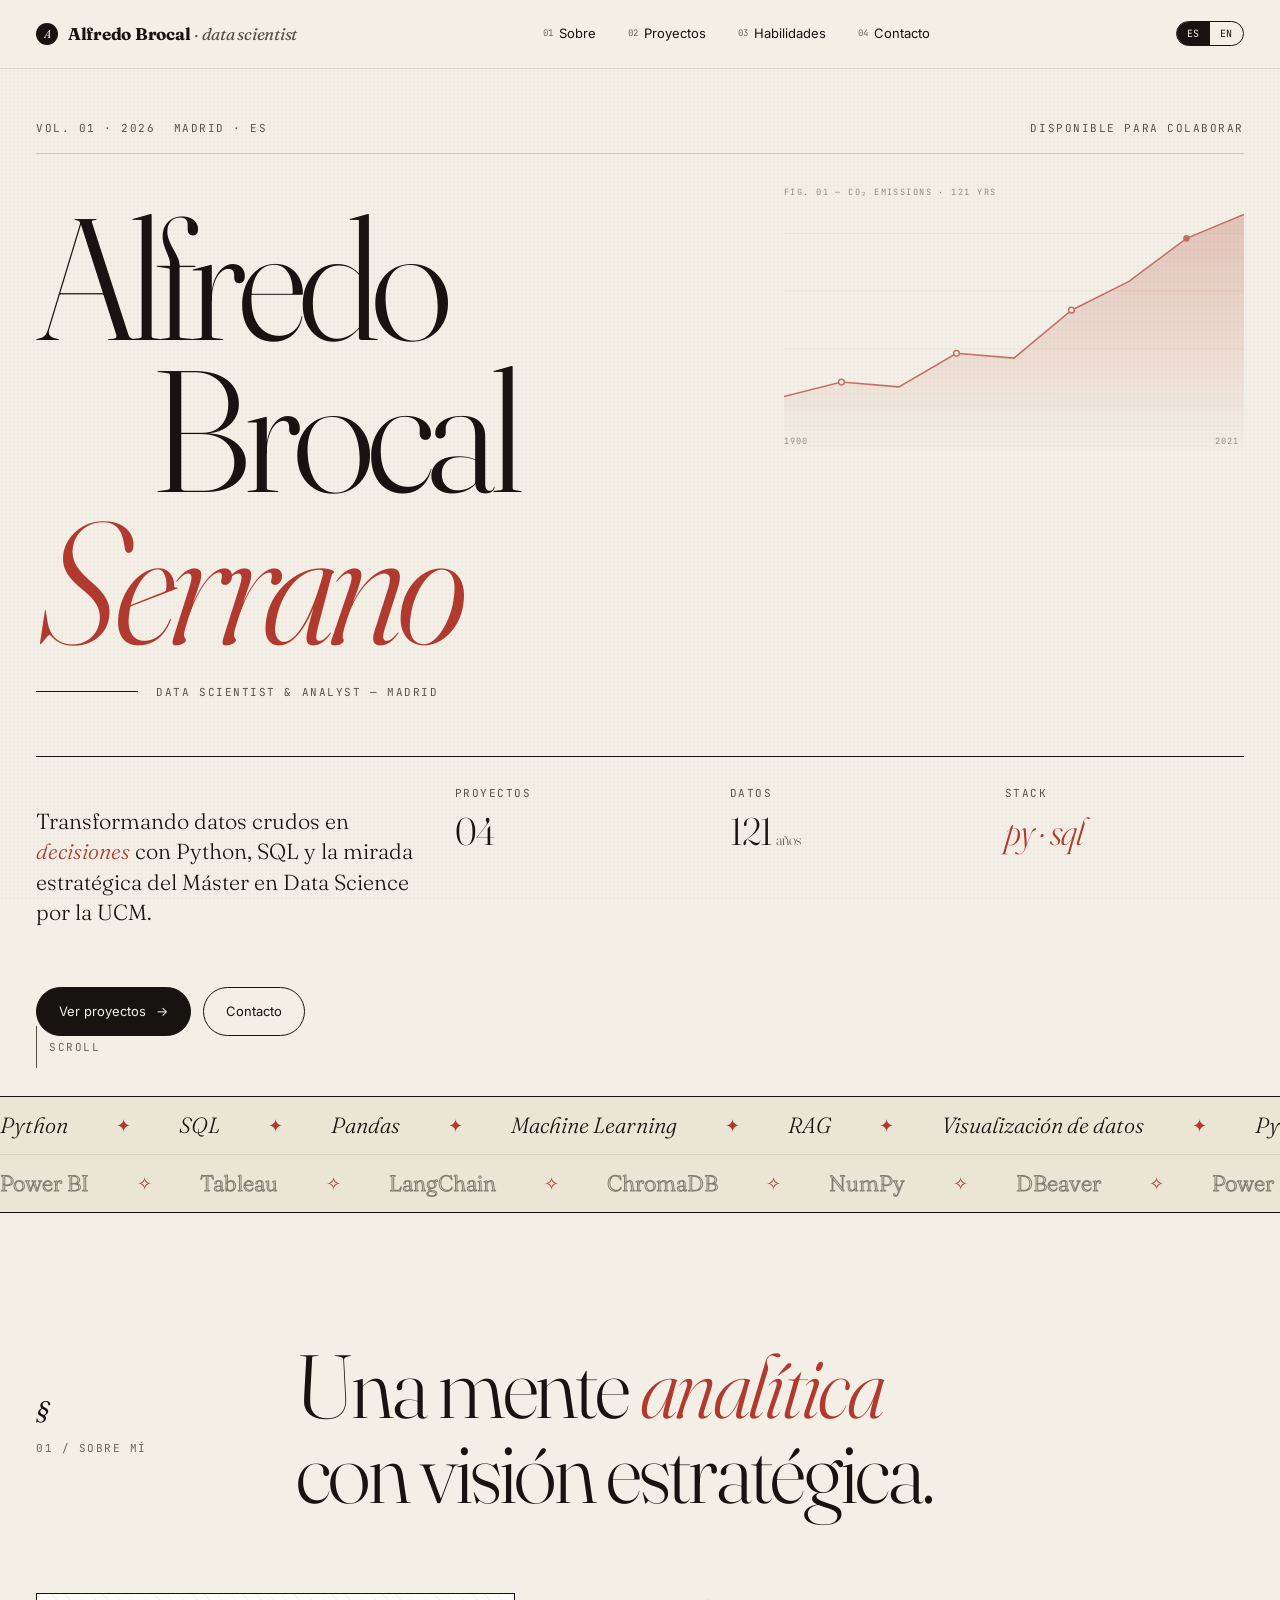
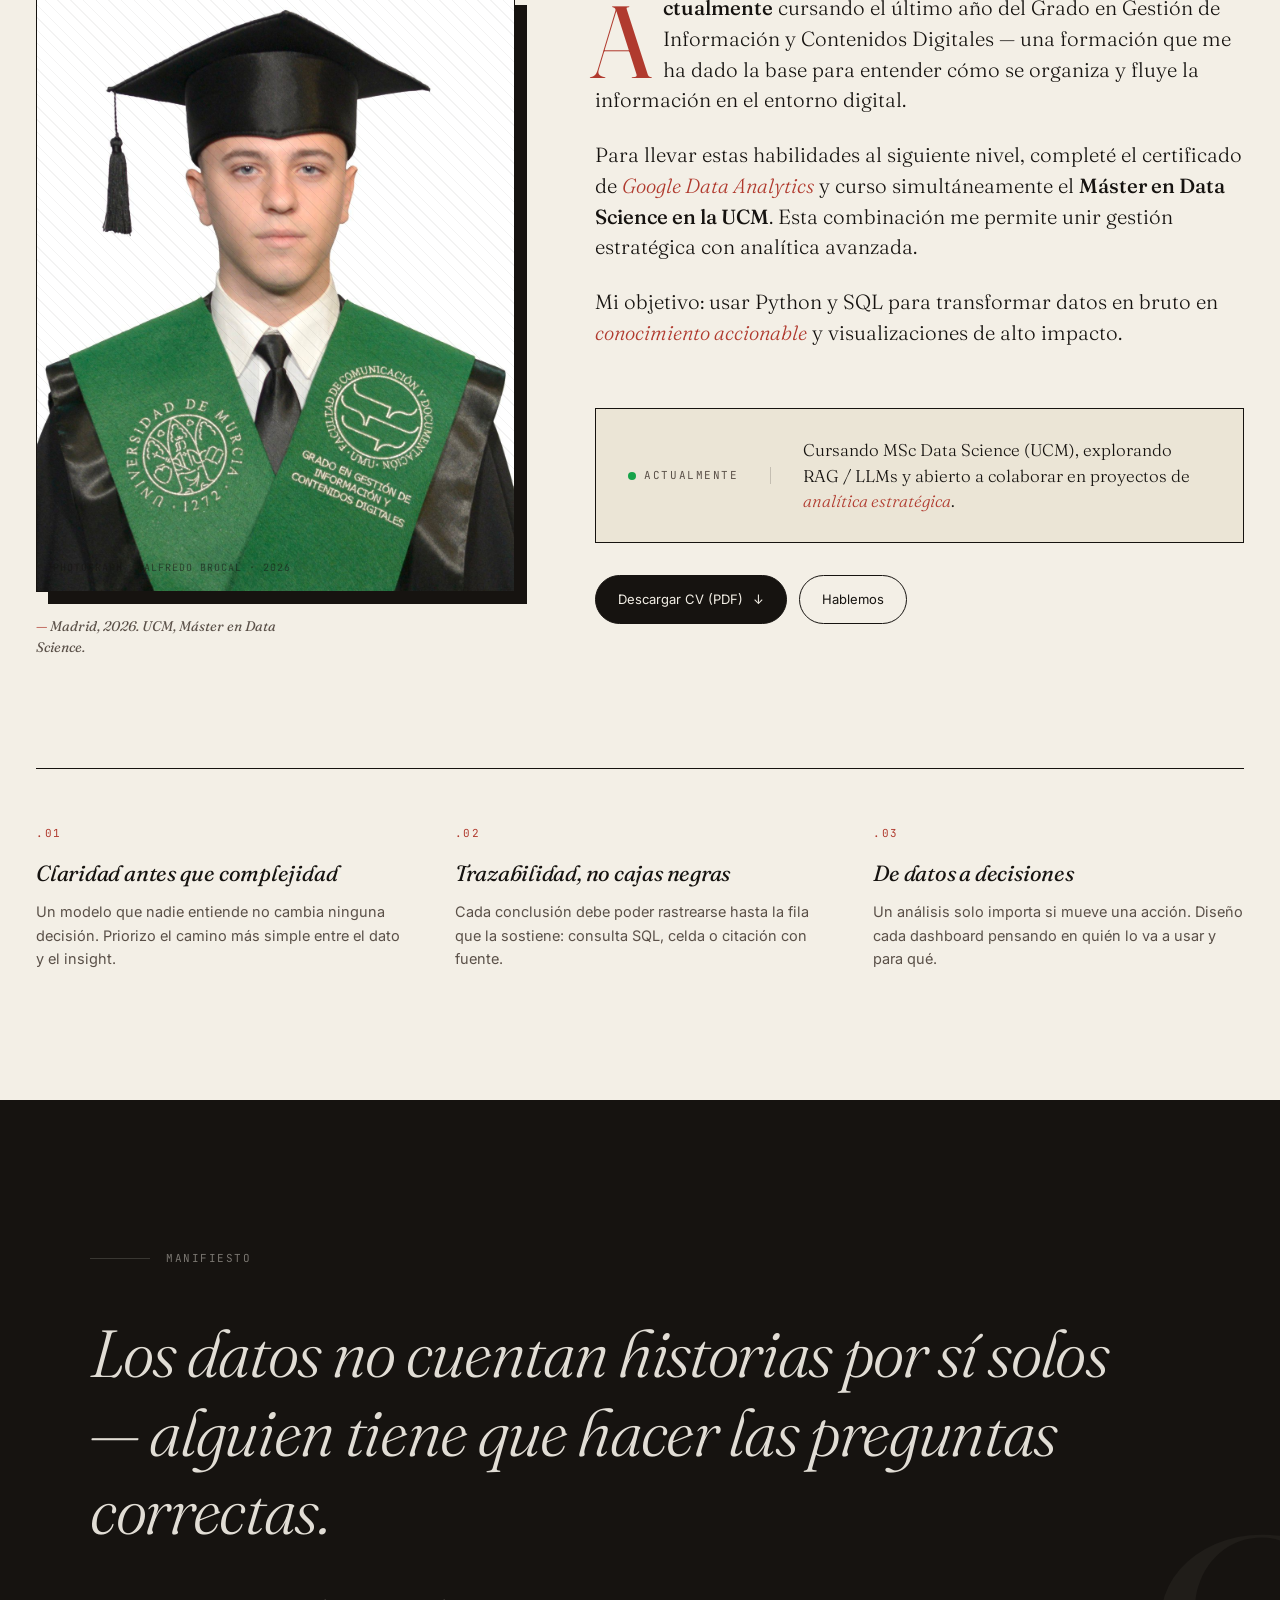
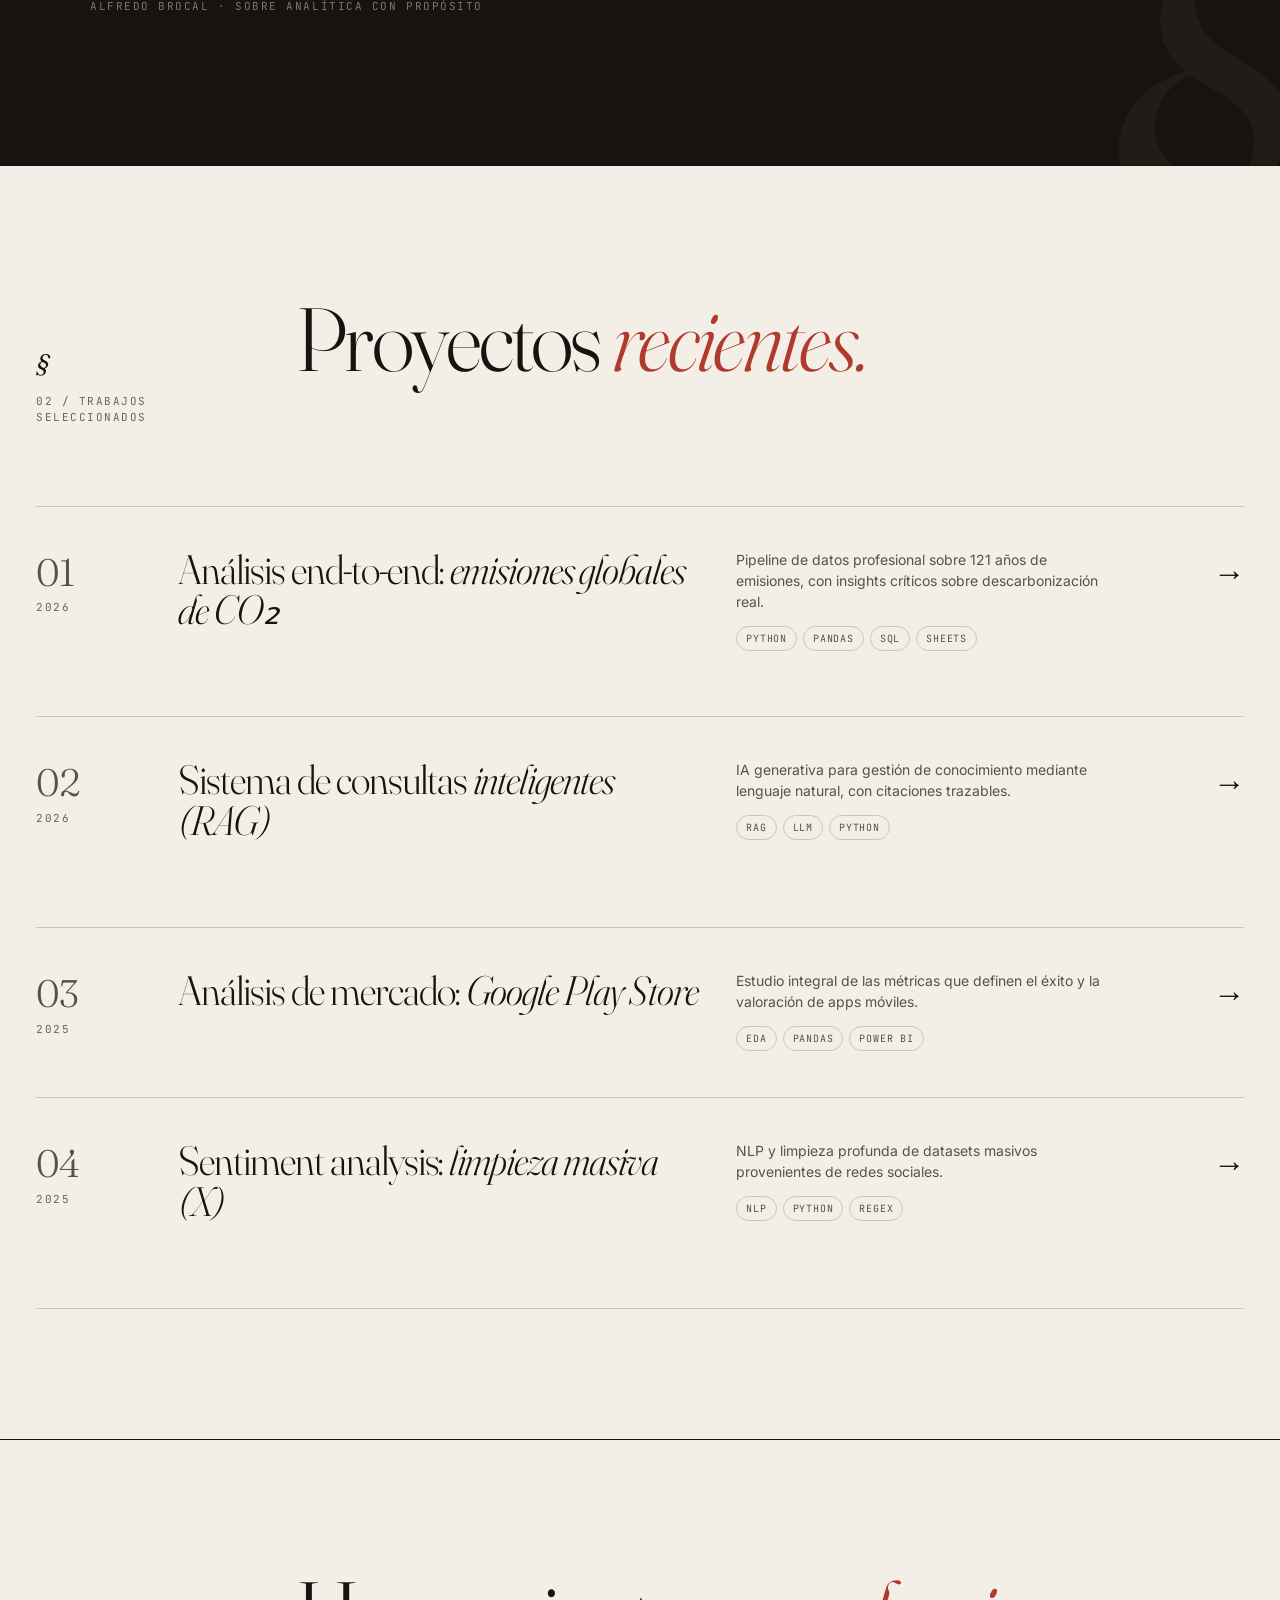
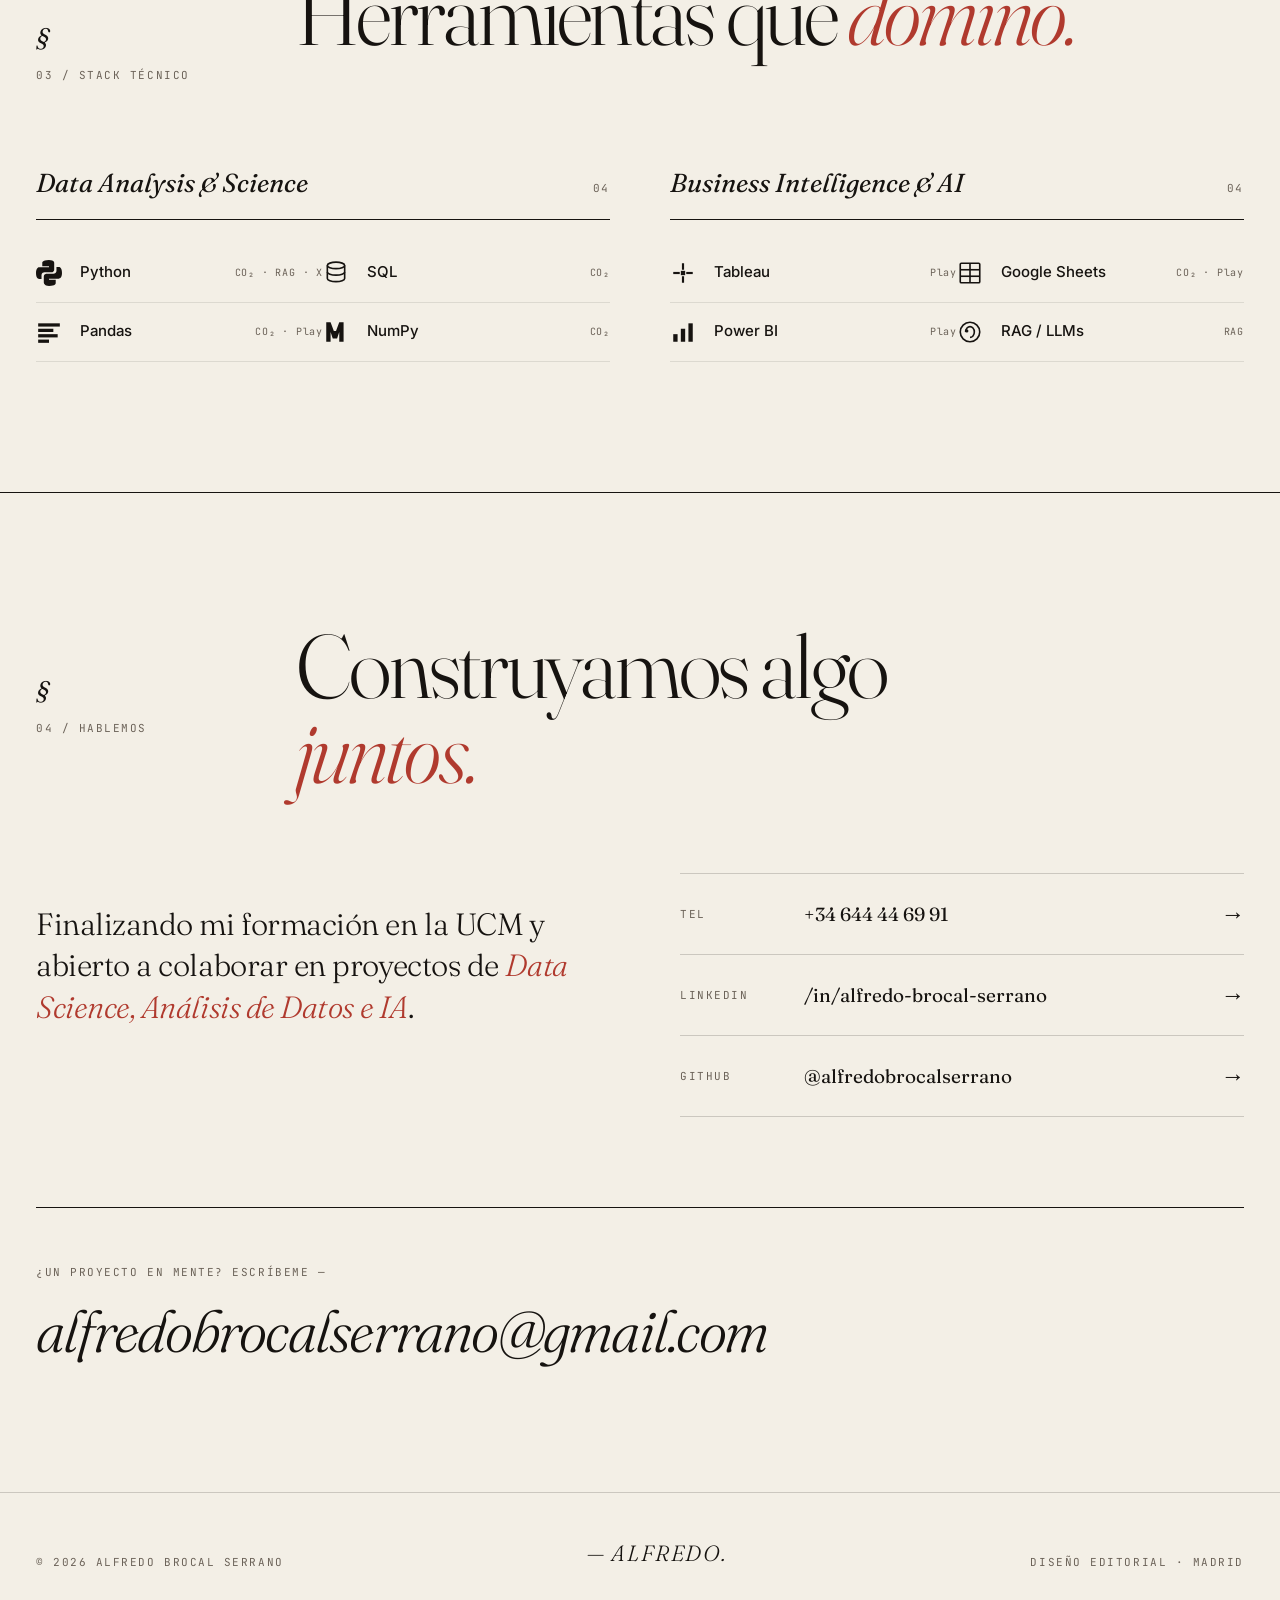
==== commit 7fcf34e8: "Redesign: premium editorial upgrade inspired by Likova/Sharebien/Longbow - Preloader with counter an" ====
--- a/index.html
+++ b/index.html
@@ -7,725 +7,34 @@
 <meta property="og:title" content="Alfredo Brocal Serrano — Data Scientist &amp; Analyst" />
 <meta property="og:description" content="Portfolio editorial de data scientist: CO₂, RAG, Google Play, X. Python · SQL · Pandas." />
 <meta property="og:type" content="website" />
+<meta property="og:image" content="./assets/project-co2.jpg" />
 <meta name="theme-color" content="#f3efe6" />
 <link rel="icon" href="data:image/svg+xml,<svg xmlns='http://www.w3.org/2000/svg' viewBox='0 0 100 100'><rect width='100' height='100' fill='%23f3efe6'/><text x='50' y='82' font-size='75' font-family='Georgia,serif' fill='%23161310' font-style='italic' text-anchor='middle'>A</text></svg>" />
 <title>Alfredo Brocal Serrano — Data Scientist &amp; Analyst</title>
 <link rel="preconnect" href="https://fonts.googleapis.com" />
 <link rel="preconnect" href="https://fonts.gstatic.com" crossorigin />
 <link href="https://fonts.googleapis.com/css2?family=Fraunces:ital,opsz,wght@0,9..144,200;0,9..144,300;0,9..144,400;0,9..144,500;1,9..144,300;1,9..144,400&family=Inter:wght@300;400;500;600&family=JetBrains+Mono:wght@400;500&display=swap" rel="stylesheet" />
-<style>
-  *, *::before, *::after { box-sizing: border-box; }
-  html { scroll-behavior: smooth; }
-  :root {
-    --paper: #f3efe6;
-    --paper-2: #ebe5d6;
-    --ink: #161310;
-    --ink-dim: #5a5048;
-    --ink-soft: #6b6258;
-    --line: rgba(22, 19, 16, 0.18);
-    --line-soft: rgba(22, 19, 16, 0.1);
-    --accent: #b03a2e;
-  }
-  body {
-    margin: 0;
-    font-family: 'Inter', system-ui, sans-serif;
-    background: var(--paper);
-    color: var(--ink);
-    -webkit-font-smoothing: antialiased;
-    font-size: 16px;
-    line-height: 1.5;
-    overflow-x: hidden;
-  }
-  body::before {
-    content: '';
-    position: fixed; inset: 0; pointer-events: none; z-index: 1;
-    background-image: radial-gradient(rgba(22,19,16,0.025) 1px, transparent 1px);
-    background-size: 4px 4px;
-    mix-blend-mode: multiply;
-  }
-  .mono { font-family: 'JetBrains Mono', monospace; font-size: 11px; letter-spacing: 0.14em; text-transform: uppercase; }
-  .serif { font-family: 'Fraunces', serif; }
-
-  /* Nav */
-  .nav {
-    position: fixed; top: 0; left: 0; right: 0; z-index: 100;
-    backdrop-filter: blur(14px);
-    background: rgba(243, 239, 230, 0.82);
-    border-bottom: 1px solid var(--line-soft);
-  }
-  .nav-inner {
-    max-width: 1320px;
-    margin: 0 auto;
-    padding: 16px 36px;
-    display: flex;
-    justify-content: space-between;
-    align-items: center;
-    gap: 24px;
-  }
-  .brand { font-family: 'Fraunces', serif; font-size: 17px; letter-spacing: -0.015em; display: inline-flex; align-items: center; gap: 10px; }
-  .brand .mark { width: 22px; height: 22px; border-radius: 50%; background: var(--ink); display: inline-flex; align-items: center; justify-content: center; color: var(--paper); font-size: 11px; font-style: italic; }
-  .brand em { font-style: italic; color: var(--ink-dim); font-weight: 400; }
-  .nav-links { display: flex; gap: 4px; align-items: center; }
-  .nav-links a {
-    color: var(--ink); text-decoration: none; font-size: 13px;
-    padding: 8px 14px; border-radius: 999px;
-    transition: background 0.2s, color 0.2s;
-    display: inline-flex; align-items: center; gap: 6px;
-  }
-  .nav-links a .n { font-family: 'JetBrains Mono', monospace; font-size: 9px; color: var(--ink-soft); }
-  .nav-links a:hover { background: var(--ink); color: var(--paper); }
-  .nav-links a:hover .n { color: rgba(243, 239, 230, 0.6); }
-  .nav-right { display: flex; gap: 14px; align-items: center; }
-  .lang-toggle { border: 1px solid var(--ink); border-radius: 999px; overflow: hidden; display: inline-flex; font-family: 'JetBrains Mono', monospace; font-size: 10px; }
-  .lang-toggle button { border: 0; background: transparent; padding: 5px 10px; cursor: pointer; color: var(--ink); font-family: inherit; font-size: inherit; letter-spacing: 0.05em; }
-  .lang-toggle button.active { background: var(--ink); color: var(--paper); }
-  .back-link { font-size: 11px; color: var(--ink-dim); text-decoration: none; font-family: 'JetBrains Mono', monospace; text-transform: uppercase; letter-spacing: 0.1em; }
-  .back-link:hover { color: var(--ink); }
-
-  /* Hamburger */
-  .nav-hamburger {
-    display: none;
-    flex-direction: column;
-    gap: 5px;
-    background: transparent;
-    border: none;
-    cursor: pointer;
-    padding: 8px;
-    margin-left: 4px;
-  }
-  .nav-hamburger span {
-    display: block;
-    width: 22px;
-    height: 1.5px;
-    background: var(--ink);
-    transition: all 0.3s;
-  }
-
-  /* Mobile overlay */
-  .mobile-overlay {
-    position: fixed; inset: 0;
-    background: var(--paper);
-    z-index: 300;
-    display: flex;
-    flex-direction: column;
-    justify-content: center;
-    padding: 60px 36px;
-    opacity: 0;
-    pointer-events: none;
-    transition: opacity 0.3s;
-  }
-  .mobile-overlay.open {
-    opacity: 1;
-    pointer-events: all;
-  }
-  .overlay-close {
-    position: absolute; top: 24px; right: 24px;
-    background: transparent; border: 1px solid var(--ink);
-    width: 40px; height: 40px; cursor: pointer;
-    font-size: 18px; border-radius: 50%;
-    transition: background 0.2s, color 0.2s;
-    display: flex; align-items: center; justify-content: center;
-  }
-  .overlay-close:hover { background: var(--ink); color: var(--paper); }
-  .overlay-nav {
-    display: flex;
-    flex-direction: column;
-    gap: 0;
-  }
-  .overlay-link {
-    font-family: 'Fraunces', serif;
-    font-weight: 300;
-    font-style: italic;
-    font-size: clamp(40px, 10vw, 72px);
-    line-height: 1;
-    letter-spacing: -0.03em;
-    color: var(--ink);
-    text-decoration: none;
-    display: flex;
-    align-items: baseline;
-    gap: 14px;
-    padding: 16px 0;
-    border-bottom: 1px solid var(--line-soft);
-    transition: color 0.2s, padding-left 0.2s;
-  }
-  .overlay-link:hover { color: var(--accent); padding-left: 8px; }
-  .overlay-link .n {
-    font-family: 'JetBrains Mono', monospace;
-    font-size: 11px;
-    color: var(--ink-soft);
-    letter-spacing: 0.14em;
-    font-style: normal;
-  }
-  .overlay-footer {
-    margin-top: 48px;
-    display: flex;
-    gap: 24px;
-    align-items: center;
-  }
-
-  @media (max-width: 880px) {
-    .nav-links { display: none; }
-    .nav-inner { padding: 14px 24px; }
-    .nav-hamburger { display: flex; }
-  }
-
-  /* Hero */
-  .hero {
-    max-width: 1320px;
-    margin: 0 auto;
-    padding: 130px 36px 80px;
-    position: relative;
-    min-height: 100vh;
-    display: flex;
-    flex-direction: column;
-    justify-content: center;
-  }
-  .hero-meta {
-    display: flex;
-    justify-content: space-between;
-    align-items: center;
-    margin-bottom: 56px;
-    color: var(--ink-dim);
-    border-bottom: 1px solid var(--line);
-    padding-bottom: 16px;
-  }
-  .hero-meta .meta-l, .hero-meta .meta-r { display: inline-flex; gap: 18px; align-items: center; }
-  .hero-meta .dot { width: 6px; height: 6px; border-radius: 50%; background: #16a34a; box-shadow: 0 0 0 0 rgba(22,163,74,0.5); animation: pulse 1.8s infinite; }
-  @keyframes pulse { 0%, 100% { box-shadow: 0 0 0 0 rgba(22,163,74,0.5); } 50% { box-shadow: 0 0 0 5px rgba(22,163,74,0); } }
-
-  .hero-headline { position: relative; z-index: 2; }
-  .hero h1 {
-    font-family: 'Fraunces', serif;
-    font-weight: 300;
-    font-variation-settings: 'opsz' 144;
-    font-size: clamp(64px, 13.5vw, 220px);
-    line-height: 0.88;
-    letter-spacing: -0.045em;
-    margin: 0;
-  }
-  .hero h1 .row { display: block; position: relative; }
-  .hero h1 em { font-style: italic; font-weight: 300; color: var(--accent); }
-  .hero h1 .amp { font-style: italic; color: var(--ink-dim); font-weight: 300; padding: 0 0.1em; }
-
-  .hero-sub {
-    margin-top: 64px;
-    display: grid;
-    grid-template-columns: 1.6fr 1fr 1fr 1fr;
-    gap: 36px;
-    border-top: 1px solid var(--ink);
-    padding-top: 28px;
-    align-items: start;
-  }
-  @media (max-width: 1024px) {
-    .hero-sub { grid-template-columns: 1fr 1fr 1fr; gap: 28px; }
-    .hero-sub .lede { grid-column: 1 / -1; max-width: none; }
-  }
-  @media (max-width: 880px) { .hero-sub { grid-template-columns: 1fr 1fr; gap: 24px; } .hero-sub .lede { grid-column: 1 / -1; } }
-
-  .hero-sub .lede {
-    font-family: 'Fraunces', serif;
-    font-size: clamp(20px, 1.7vw, 24px);
-    line-height: 1.4;
-    font-weight: 300;
-    max-width: 540px;
-    color: var(--ink);
-    text-wrap: pretty;
-  }
-  .hero-sub .lede em { font-style: italic; color: var(--accent); }
-  .hero-stat .label { color: var(--ink-dim); margin-bottom: 10px; }
-  .hero-stat .val {
-    font-family: 'Fraunces', serif;
-    font-weight: 300;
-    font-size: clamp(28px, 3vw, 44px);
-    letter-spacing: -0.025em;
-    line-height: 1;
-    font-variation-settings: 'opsz' 144;
-  }
-  .hero-stat .val em { font-style: italic; color: var(--accent); }
-  .hero-stat .val .small { font-size: 0.4em; color: var(--ink-dim); margin-left: 4px; letter-spacing: 0; }
-
-  .hero-cta-row {
-    margin-top: 36px;
-    display: flex;
-    gap: 12px;
-    flex-wrap: wrap;
-  }
-  .btn {
-    display: inline-flex; align-items: center; gap: 10px;
-    padding: 14px 22px;
-    text-decoration: none;
-    font-size: 13px;
-    border-radius: 999px;
-    transition: all 0.2s;
-    border: 1px solid var(--ink);
-    cursor: pointer;
-    font-family: inherit;
-  }
-  .btn-primary { background: var(--ink); color: var(--paper); }
-  .btn-primary:hover { background: var(--accent); border-color: var(--accent); }
-  .btn-ghost { background: transparent; color: var(--ink); }
-  .btn-ghost:hover { background: var(--ink); color: var(--paper); }
-  .btn .arr { transition: transform 0.2s; }
-  .btn:hover .arr { transform: translateX(4px); }
-
-  /* Hero chart */
-  .hero-chart {
-    position: absolute;
-    right: 36px;
-    top: 180px;
-    width: 36vw;
-    max-width: 460px;
-    height: 290px;
-    pointer-events: none;
-    opacity: 0.7;
-    z-index: 1;
-  }
-  @media (max-width: 1080px) { .hero-chart { display: none; } }
-
-  /* Marquee strip */
-  .marquee {
-    border-top: 1px solid var(--ink);
-    border-bottom: 1px solid var(--ink);
-    overflow: hidden;
-    background: var(--paper-2);
-    padding: 14px 0;
-    position: relative;
-  }
-  .marquee-track {
-    display: flex;
-    gap: 48px;
-    width: max-content;
-    animation: marq 32s linear infinite;
-    font-family: 'Fraunces', serif;
-    font-style: italic;
-    font-weight: 300;
-    font-size: 22px;
-    color: var(--ink);
-    white-space: nowrap;
-  }
-  .marquee-track span { display: inline-flex; align-items: center; gap: 48px; }
-  .marquee-track .star { color: var(--accent); font-style: normal; font-size: 18px; }
-  @keyframes marq { from { transform: translateX(0); } to { transform: translateX(-50%); } }
-
-  /* Sections */
-  section {
-    max-width: 1320px;
-    margin: 0 auto;
-    padding: 130px 36px;
-    border-top: 1px solid var(--ink);
-    position: relative;
-  }
-  section:first-of-type { border-top: 0; }
-  .sec-head {
-    display: grid;
-    grid-template-columns: 220px 1fr;
-    gap: 40px;
-    margin-bottom: 80px;
-    align-items: baseline;
-  }
-  @media (max-width: 760px) { .sec-head { grid-template-columns: 1fr; gap: 16px; } }
-  .sec-num {
-    color: var(--ink-soft);
-    display: flex;
-    flex-direction: column;
-    gap: 4px;
-  }
-  .sec-num .pilcrow { font-family: 'Fraunces', serif; font-style: italic; font-size: 24px; color: var(--ink); margin-bottom: 8px; }
-  .sec-head h2 {
-    font-family: 'Fraunces', serif;
-    font-weight: 300;
-    font-variation-settings: 'opsz' 144;
-    font-size: clamp(44px, 7vw, 96px);
-    line-height: 0.95;
-    letter-spacing: -0.03em;
-    margin: 0;
-  }
-  .sec-head h2 em { font-style: italic; color: var(--accent); }
-
-  /* About */
-  .about-grid {
-    display: grid;
-    grid-template-columns: 0.85fr 1.15fr;
-    gap: 80px;
-    align-items: start;
-  }
-  @media (max-width: 880px) { .about-grid { grid-template-columns: 1fr; gap: 40px; } }
-  .about-photo-wrap { position: relative; }
-  .about-photo {
-    aspect-ratio: 4/5;
-    background: linear-gradient(135deg, #d8c8a8 0%, #b8a888 100%);
-    position: relative;
-    overflow: hidden;
-    border: 1px solid var(--ink);
-    box-shadow: 12px 12px 0 var(--ink);
-  }
-  .about-photo::before {
-    content: 'photograph · alfredo brocal · 2026';
-    position: absolute; inset: 0;
-    display: flex; align-items: end; padding: 16px;
-    color: rgba(22, 19, 16, 0.55);
-    font-family: 'JetBrains Mono', monospace;
-    font-size: 10px; letter-spacing: 0.1em;
-    text-transform: uppercase;
-    z-index: 2;
-  }
-  .about-photo img {
-    position: absolute;
-    inset: 0;
-    width: 100%;
-    height: 100%;
-    object-fit: cover;
-    object-position: center top;
-    z-index: 0;
-  }
-  .about-photo .grain {
-    position: absolute; inset: 0;
-    background-image: repeating-linear-gradient(45deg, rgba(22,19,16,0.05) 0 1px, transparent 1px 9px);
-    z-index: 1;
-  }
-  .photo-caption {
-    margin-top: 24px;
-    font-family: 'Fraunces', serif;
-    font-style: italic;
-    font-size: 14px;
-    color: var(--ink-dim);
-    line-height: 1.5;
-    max-width: 280px;
-  }
-  .photo-caption::before { content: '— '; color: var(--accent); font-style: normal; }
-
-  .about-text p {
-    font-family: 'Fraunces', serif;
-    font-weight: 300;
-    font-size: clamp(20px, 1.6vw, 23px);
-    line-height: 1.5;
-    margin: 0 0 24px;
-    text-wrap: pretty;
-    color: var(--ink);
-  }
-  .about-text p strong { font-weight: 500; }
-  .about-text p em { font-style: italic; color: var(--accent); }
-  .about-text .dropcap::first-letter {
-    font-family: 'Fraunces', serif;
-    font-weight: 400;
-    font-size: 5em;
-    float: left;
-    line-height: 0.85;
-    margin: 0.05em 0.1em 0 -0.05em;
-    color: var(--accent);
-  }
-  .about-cta-row { display: flex; gap: 12px; margin-top: 32px; flex-wrap: wrap; }
-
-  /* Currently strip */
-  .currently {
-    margin-top: 60px;
-    border: 1px solid var(--ink);
-    background: var(--paper-2);
-    padding: 28px 32px;
-    display: grid;
-    grid-template-columns: auto 1fr;
-    gap: 32px;
-    align-items: center;
-  }
-  @media (max-width: 600px) { .currently { grid-template-columns: 1fr; gap: 16px; } }
-  .currently .label {
-    font-family: 'JetBrains Mono', monospace;
-    font-size: 11px;
-    letter-spacing: 0.14em;
-    text-transform: uppercase;
-    color: var(--ink-dim);
-    border-right: 1px solid var(--line);
-    padding-right: 32px;
-  }
-  @media (max-width: 600px) { .currently .label { border-right: 0; padding-right: 0; padding-bottom: 12px; border-bottom: 1px solid var(--line); } }
-  .currently .label .dot { display: inline-block; width: 8px; height: 8px; border-radius: 50%; background: #16a34a; margin-right: 8px; vertical-align: middle; animation: pulse 1.8s infinite; }
-  .currently .body {
-    font-family: 'Fraunces', serif;
-    font-size: 17px;
-    line-height: 1.5;
-    color: var(--ink);
-    font-weight: 300;
-  }
-  .currently .body em { font-style: italic; color: var(--accent); }
-
-  /* Projects */
-  .projects { display: flex; flex-direction: column; }
-  .project {
-    display: grid;
-    grid-template-columns: 80px 1.4fr 1fr 100px;
-    gap: 32px;
-    padding: 36px 0;
-    border-top: 1px solid var(--line);
-    align-items: start;
-    text-decoration: none;
-    color: inherit;
-    cursor: pointer;
-    transition: padding 0.4s ease;
-    position: relative;
-  }
-  .project:last-child { border-bottom: 1px solid var(--line); }
-  .project::before {
-    content: '';
-    position: absolute; inset: 0;
-    background: var(--paper-2);
-    z-index: -1;
-    opacity: 0;
-    transition: opacity 0.3s;
-  }
-  .project:hover { padding-left: 24px; padding-right: 24px; }
-  .project:hover::before { opacity: 1; }
-  .project:hover .pj-arrow { transform: translateX(8px); color: var(--accent); }
-  .project:hover .pj-title em { color: var(--accent); }
-  .project:hover .pj-spark path { stroke-dashoffset: 0 !important; }
-  @media (max-width: 880px) {
-    .project { grid-template-columns: 60px 1fr; gap: 16px; }
-    .project .pj-meta, .project .pj-arrow { grid-column: 2; }
-  }
-  .pj-num { color: var(--ink-soft); padding-top: 4px; }
-  .pj-num .yr { display: block; margin-top: 6px; color: var(--ink-soft); }
-  .pj-title-block { display: flex; flex-direction: column; gap: 16px; }
-  .pj-title {
-    font-family: 'Fraunces', serif;
-    font-weight: 300;
-    font-variation-settings: 'opsz' 144;
-    font-size: clamp(28px, 3.2vw, 44px);
-    line-height: 1;
-    letter-spacing: -0.025em;
-    margin: 0;
-  }
-  .pj-title em { font-style: italic; transition: color 0.2s; }
-  .pj-spark { width: 120px; height: 28px; }
-  .pj-spark path { stroke: var(--ink-dim); fill: none; stroke-width: 1.5; }
-  .pj-meta { color: var(--ink-dim); font-size: 14px; line-height: 1.5; }
-  .pj-meta p { margin: 0 0 14px; }
-  .pj-meta .tags { display: flex; flex-wrap: wrap; gap: 6px; }
-  .pj-meta .tag {
-    font-family: 'JetBrains Mono', monospace;
-    font-size: 10px; letter-spacing: 0.08em;
-    text-transform: uppercase; padding: 4px 9px;
-    border: 1px solid var(--line); color: var(--ink-dim);
-    border-radius: 999px;
-  }
-  .pj-arrow {
-    font-family: 'Fraunces', serif;
-    font-style: italic;
-    font-size: 32px;
-    text-align: right;
-    transition: transform 0.3s ease, color 0.3s;
-    color: var(--ink);
-  }
-
-  /* Skills */
-  .skills-grid {
-    display: grid;
-    grid-template-columns: repeat(2, 1fr);
-    gap: 60px;
-  }
-  @media (max-width: 760px) { .skills-grid { grid-template-columns: 1fr; gap: 40px; } }
-  .skill-cat h3 {
-    font-family: 'Fraunces', serif;
-    font-weight: 400;
-    font-style: italic;
-    font-size: 26px;
-    margin: 0 0 24px;
-    padding-bottom: 16px;
-    border-bottom: 1px solid var(--ink);
-    display: flex;
-    justify-content: space-between;
-    align-items: baseline;
-  }
-  .skill-cat h3 .count {
-    font-family: 'JetBrains Mono', monospace;
-    font-size: 11px;
-    color: var(--ink-soft);
-    font-style: normal;
-    letter-spacing: 0.14em;
-  }
-  .skill-list { display: grid; grid-template-columns: repeat(2, 1fr); gap: 0; }
-  .skill {
-    display: grid;
-    grid-template-columns: 32px 1fr auto;
-    align-items: center;
-    gap: 12px;
-    padding: 16px 0;
-    border-bottom: 1px solid var(--line-soft);
-    transition: padding 0.2s;
-  }
-  .skill:hover { padding-left: 8px; }
-  .skill svg { width: 26px; height: 26px; color: var(--ink); }
-  .skill .name { font-size: 15px; font-weight: 500; }
-  .skill .lvl {
-    font-family: 'JetBrains Mono', monospace;
-    font-size: 10px;
-    color: var(--ink-soft);
-    letter-spacing: 0.08em;
-    text-align: right;
-  }
-
-  /* Contact */
-  .contact-grid {
-    display: grid;
-    grid-template-columns: 1fr 1fr;
-    gap: 80px;
-    align-items: start;
-  }
-  @media (max-width: 760px) { .contact-grid { grid-template-columns: 1fr; gap: 40px; } }
-  .contact-text {
-    font-family: 'Fraunces', serif;
-    font-weight: 300;
-    font-size: clamp(24px, 2.4vw, 34px);
-    line-height: 1.35;
-    text-wrap: pretty;
-    letter-spacing: -0.015em;
-  }
-  .contact-text em { font-style: italic; color: var(--accent); }
-  .contact-list { display: flex; flex-direction: column; }
-  .contact-item {
-    display: grid;
-    grid-template-columns: 100px 1fr auto;
-    gap: 24px;
-    padding: 22px 0;
-    border-top: 1px solid var(--line);
-    align-items: center;
-    text-decoration: none;
-    color: inherit;
-    transition: padding 0.2s;
-  }
-  .contact-item:last-child { border-bottom: 1px solid var(--line); }
-  .contact-item:hover { padding-left: 12px; }
-  .contact-item:hover .carr { color: var(--accent); transform: translateX(4px); }
-  .contact-item .ckey { color: var(--ink-soft); }
-  .contact-item .cval { font-family: 'Fraunces', serif; font-size: 19px; }
-  .contact-item .carr { font-family: 'Fraunces', serif; font-style: italic; font-size: 24px; transition: transform 0.2s, color 0.2s; }
-
-  /* Footer */
-  footer {
-    max-width: 1320px;
-    margin: 0 auto;
-    padding: 44px 36px 60px;
-    display: flex;
-    justify-content: space-between;
-    color: var(--ink-soft);
-    border-top: 1px solid var(--line);
-    flex-wrap: wrap;
-    gap: 12px;
-    align-items: end;
-  }
-  footer .signature { font-family: 'Fraunces', serif; font-style: italic; font-size: 22px; color: var(--ink); font-weight: 300; }
-
-  /* Modal */
-  .modal {
-    position: fixed; inset: 0;
-    background: rgba(22, 19, 16, 0.55);
-    backdrop-filter: blur(10px);
-    z-index: 200;
-    display: none;
-    align-items: center; justify-content: center;
-    padding: 24px;
-    opacity: 0;
-    transition: opacity 0.25s;
-  }
-  .modal.open { display: flex; opacity: 1; }
-  .modal-inner {
-    background: var(--paper);
-    max-width: 1120px; width: 100%;
-    max-height: 90vh;
-    overflow-y: auto;
-    padding: 60px;
-    position: relative;
-    border: 1px solid var(--ink);
-    box-shadow: 18px 18px 0 var(--ink);
-    transform: translateY(20px);
-    transition: transform 0.3s ease;
-  }
-  .modal.open .modal-inner { transform: translateY(0); }
-  @media (max-width: 760px) { .modal-inner { padding: 32px; box-shadow: 8px 8px 0 var(--ink); } }
-  .modal-close {
-    position: absolute; top: 24px; right: 24px;
-    background: transparent;
-    border: 1px solid var(--ink);
-    width: 40px; height: 40px;
-    cursor: pointer;
-    font-size: 18px;
-    border-radius: 50%;
-    transition: background 0.2s, color 0.2s;
-    display: flex; align-items: center; justify-content: center;
-  }
-  .modal-close:hover { background: var(--ink); color: var(--paper); }
-  .modal h2 {
-    font-family: 'Fraunces', serif;
-    font-weight: 300;
-    font-variation-settings: 'opsz' 144;
-    font-size: clamp(36px, 5.5vw, 64px);
-    line-height: 0.98;
-    letter-spacing: -0.025em;
-    margin: 16px 0 24px;
-    max-width: 90%;
-  }
-  .modal h2 em { font-style: italic; color: var(--accent); }
-  .modal-meta { display: flex; gap: 8px; margin-bottom: 32px; flex-wrap: wrap; }
-  .modal-meta span {
-    font-family: 'JetBrains Mono', monospace; font-size: 10px;
-    padding: 5px 10px; border: 1px solid var(--line); border-radius: 999px;
-    color: var(--ink-dim); letter-spacing: 0.08em; text-transform: uppercase;
-  }
-  .modal-body { display: grid; grid-template-columns: 1.2fr 1fr; gap: 56px; }
-  @media (max-width: 760px) { .modal-body { grid-template-columns: 1fr; gap: 32px; } }
-  .modal-body p { font-family: 'Fraunces', serif; font-size: 18px; line-height: 1.55; font-weight: 300; }
-  .modal-body h4 {
-    font-family: 'JetBrains Mono', monospace;
-    font-size: 11px; letter-spacing: 0.14em;
-    text-transform: uppercase; color: var(--ink-soft);
-    margin: 32px 0 8px;
-    padding-bottom: 8px;
-    border-bottom: 1px solid var(--line-soft);
-  }
-  .modal-body h4:first-child { margin-top: 0; }
-  .modal-body ul, .modal-body ol { padding-left: 18px; margin: 8px 0; }
-  .modal-body li { font-family: 'Fraunces', serif; font-size: 17px; line-height: 1.55; font-weight: 300; margin-bottom: 8px; }
-  .modal-body li::marker { color: var(--accent); }
-  .modal-img {
-    aspect-ratio: 16/10;
-    background: linear-gradient(135deg, #ddd5c2 0%, #c8be9f 100%);
-    border: 1px solid var(--ink);
-    margin-bottom: 24px;
-    display: flex;
-    align-items: end;
-    padding: 16px;
-    color: rgba(22,19,16,0.55);
-    font-family: 'JetBrains Mono', monospace;
-    font-size: 10px; letter-spacing: 0.08em;
-    text-transform: uppercase;
-    position: relative;
-    overflow: hidden;
-  }
-  .modal-img::before {
-    content: '';
-    position: absolute; inset: 0;
-    background-image: repeating-linear-gradient(45deg, rgba(22,19,16,0.04) 0 1px, transparent 1px 9px);
-    z-index: 1;
-    pointer-events: none;
-  }
-  .modal-img img {
-    position: absolute;
-    inset: 0;
-    width: 100%;
-    height: 100%;
-    object-fit: cover;
-    object-position: center top;
-    z-index: 0;
-    filter: grayscale(20%) sepia(8%);
-  }
-
-  /* Reveal */
-  [data-reveal] { opacity: 0; transform: translateY(20px); transition: opacity 0.7s ease, transform 0.7s ease; }
-  [data-reveal].in { opacity: 1; transform: none; }
-  [data-reveal][data-delay="1"] { transition-delay: 0.1s; }
-  [data-reveal][data-delay="2"] { transition-delay: 0.2s; }
-  [data-reveal][data-delay="3"] { transition-delay: 0.3s; }
-</style>
+<link rel="stylesheet" href="./styles.css?v=20260716" />
 </head>
 <body>
+
+<!-- Preloader -->
+<div class="preloader" id="preloader" aria-hidden="true">
+  <div class="preloader-top mono">
+    <span>Portfolio · Vol. 01</span>
+    <span>Madrid · ES</span>
+  </div>
+  <div class="preloader-name">Alfredo <span class="amp">&amp;</span> los datos</div>
+  <div class="preloader-bottom">
+    <span class="mono" style="color:var(--ink-dim);">Cargando —</span>
+    <span class="preloader-counter" id="preloaderCounter">000</span>
+  </div>
+  <div class="preloader-bar"><i id="preloaderBarFill"></i></div>
+</div>
+
+<!-- Custom cursor -->
+<div class="cursor-dot" id="cursorDot" aria-hidden="true"></div>
+<div class="cursor-ring" id="cursorRing" aria-hidden="true"></div>
 
 <!-- Mobile overlay -->
 <div class="mobile-overlay" id="mobileOverlay" aria-hidden="true">
@@ -741,13 +50,12 @@
       <button data-lang="es" class="active">ES</button>
       <button data-lang="en">EN</button>
     </div>
-    <a href="index.html" class="back-link">← Hub</a>
   </div>
 </div>
 
 <nav class="nav">
   <div class="nav-inner">
-    <div class="brand"><span class="mark">A</span><span><strong>Alfredo Brocal</strong> <em>· data scientist</em></span></div>
+    <a class="brand" href="#top"><span class="mark">A</span><span><strong>Alfredo Brocal</strong> <em>· data scientist</em></span></a>
     <div class="nav-links">
       <a href="#about"><span class="n">01</span><span data-i18n="nav.about">Sobre</span></a>
       <a href="#projects"><span class="n">02</span><span data-i18n="nav.projects">Proyectos</span></a>
@@ -759,12 +67,12 @@
         <button data-lang="es" class="active">ES</button>
         <button data-lang="en">EN</button>
       </div>
-      <a href="index.html" class="back-link">← Hub</a>
       <button class="nav-hamburger" aria-label="Menú" aria-expanded="false" id="hamburger">
         <span></span><span></span><span></span>
       </button>
     </div>
   </div>
+  <div class="nav-progress" id="navProgress"></div>
 </nav>
 
 <header class="hero" id="top">
@@ -779,31 +87,36 @@
   </div>
 
   <div class="hero-headline">
-    <h1 data-reveal>
-      <span class="row">Alfredo,</span>
-      <span class="row">Brocal <em data-i18n="hero.role">Serrano</em></span>
+    <h1>
+      <span class="row"><span data-hero-row>Alfredo</span></span>
+      <span class="row row-indent"><span data-hero-row>Brocal</span></span>
+      <span class="row"><span data-hero-row><em>Serrano</em></span></span>
     </h1>
+    <div class="hero-role-strip mono" data-reveal>
+      <span class="rule"></span>
+      <span data-i18n="hero.role">Data Scientist &amp; Analyst — Madrid</span>
+    </div>
   </div>
 
   <div class="hero-sub">
-    <p class="lede" data-reveal data-delay="1" data-i18n="hero.lede">
-      Data Scientist &amp; Analyst — transformando datos crudos en <em>decisiones</em> con Python, SQL y la mirada estratégica del Máster en Data Science por la UCM.
+    <p class="lede" data-reveal data-i18n="hero.lede">
+      Transformando datos crudos en <em>decisiones</em> con Python, SQL y la mirada estratégica del Máster en Data Science por la UCM.
     </p>
-    <div class="hero-stat" data-reveal data-delay="2">
+    <div class="hero-stat" data-reveal>
       <div class="mono label" data-i18n="hero.s1l">Proyectos</div>
-      <div class="val">04</div>
-    </div>
-    <div class="hero-stat" data-reveal data-delay="2">
+      <div class="val"><span data-count="4" data-pad="2">04</span></div>
+    </div>
+    <div class="hero-stat" data-reveal>
       <div class="mono label" data-i18n="hero.s2l">Datos</div>
-      <div class="val">121<span class="small" data-i18n="hero.s2u">años</span></div>
-    </div>
-    <div class="hero-stat" data-reveal data-delay="3">
+      <div class="val"><span data-count="121">121</span><span class="small" data-i18n="hero.s2u">años</span></div>
+    </div>
+    <div class="hero-stat" data-reveal>
       <div class="mono label" data-i18n="hero.s3l">Stack</div>
       <div class="val"><em>py · sql</em></div>
     </div>
   </div>
 
-  <div class="hero-cta-row" data-reveal data-delay="3">
+  <div class="hero-cta-row" data-reveal>
     <a class="btn btn-primary" href="#projects">
       <span data-i18n="hero.cta1">Ver proyectos</span>
       <span class="arr">→</span>
@@ -836,16 +149,33 @@
     <text x="450" y="280" font-family="JetBrains Mono" font-size="9" fill="#6b6258" letter-spacing="1">2021</text>
     <text x="0" y="20" font-family="JetBrains Mono" font-size="9" fill="#6b6258" letter-spacing="1.5">FIG. 01 — CO₂ EMISSIONS · 121 YRS</text>
   </svg>
+
+  <div class="hero-scroll-hint mono">
+    <span class="line-v"></span>
+    <span data-i18n="hero.scroll">Scroll</span>
+  </div>
 </header>
 
-<div class="marquee">
-  <div class="marquee-track">
-    <span data-i18n="marq">
-      Python <span class="star">✦</span> SQL <span class="star">✦</span> Pandas <span class="star">✦</span> Machine Learning <span class="star">✦</span> RAG <span class="star">✦</span> Visualización de datos <span class="star">✦</span>
-    </span>
-    <span data-i18n="marq" aria-hidden="true">
-      Python <span class="star">✦</span> SQL <span class="star">✦</span> Pandas <span class="star">✦</span> Machine Learning <span class="star">✦</span> RAG <span class="star">✦</span> Visualización de datos <span class="star">✦</span>
-    </span>
+<div class="marquee-band">
+  <div class="marquee">
+    <div class="marquee-track">
+      <span data-i18n="marq">
+        Python <span class="star">✦</span> SQL <span class="star">✦</span> Pandas <span class="star">✦</span> Machine Learning <span class="star">✦</span> RAG <span class="star">✦</span> Visualización de datos <span class="star">✦</span>
+      </span>
+      <span data-i18n="marq" aria-hidden="true">
+        Python <span class="star">✦</span> SQL <span class="star">✦</span> Pandas <span class="star">✦</span> Machine Learning <span class="star">✦</span> RAG <span class="star">✦</span> Visualización de datos <span class="star">✦</span>
+      </span>
+    </div>
+  </div>
+  <div class="marquee">
+    <div class="marquee-track rev">
+      <span data-i18n="marq2">
+        <span class="ghost">Power BI</span> <span class="star">✧</span> <span class="ghost">Tableau</span> <span class="star">✧</span> <span class="ghost">LangChain</span> <span class="star">✧</span> <span class="ghost">ChromaDB</span> <span class="star">✧</span> <span class="ghost">NumPy</span> <span class="star">✧</span> <span class="ghost">DBeaver</span> <span class="star">✧</span>
+      </span>
+      <span data-i18n="marq2" aria-hidden="true">
+        <span class="ghost">Power BI</span> <span class="star">✧</span> <span class="ghost">Tableau</span> <span class="star">✧</span> <span class="ghost">LangChain</span> <span class="star">✧</span> <span class="ghost">ChromaDB</span> <span class="star">✧</span> <span class="ghost">NumPy</span> <span class="star">✧</span> <span class="ghost">DBeaver</span> <span class="star">✧</span>
+      </span>
+    </div>
   </div>
 </div>
 
@@ -859,29 +189,55 @@
   </div>
   <div class="about-grid">
     <div class="about-photo-wrap" data-reveal>
-      <div class="about-photo">
+      <div class="about-photo" data-photo-reveal>
         <img src="./assets/portrait.jpg" alt="Alfredo Brocal Serrano, Data Scientist" />
         <div class="grain"></div>
       </div>
       <p class="photo-caption" data-i18n="about.cap">Madrid, 2026. UCM, Máster en Data Science.</p>
     </div>
-    <div class="about-text" data-reveal data-delay="1">
-      <p class="dropcap" data-i18n="about.p1"><strong>Actualmente</strong> cursando el último año del Grado en Gestión de Información y Contenidos Digitales — una formación que me ha dado la base para entender cómo se organiza y fluye la información en el entorno digital.</p>
-      <p data-i18n="about.p2">Para llevar estas habilidades al siguiente nivel, completé el certificado de <em>Google Data Analytics</em> y curso simultáneamente el <strong>Máster en Data Science en la UCM</strong>. Esta combinación me permite unir gestión estratégica con analítica avanzada.</p>
-      <p data-i18n="about.p3">Mi objetivo: usar Python y SQL para transformar datos en bruto en <em>conocimiento accionable</em> y visualizaciones de alto impacto.</p>
-
-      <div class="currently">
+    <div class="about-text">
+      <p class="dropcap" data-reveal data-i18n="about.p1"><strong>Actualmente</strong> cursando el último año del Grado en Gestión de Información y Contenidos Digitales — una formación que me ha dado la base para entender cómo se organiza y fluye la información en el entorno digital.</p>
+      <p data-reveal data-i18n="about.p2">Para llevar estas habilidades al siguiente nivel, completé el certificado de <em>Google Data Analytics</em> y curso simultáneamente el <strong>Máster en Data Science en la UCM</strong>. Esta combinación me permite unir gestión estratégica con analítica avanzada.</p>
+      <p data-reveal data-i18n="about.p3">Mi objetivo: usar Python y SQL para transformar datos en bruto en <em>conocimiento accionable</em> y visualizaciones de alto impacto.</p>
+
+      <div class="currently" data-reveal>
         <div class="label"><span class="dot"></span><span data-i18n="curr.label">Actualmente</span></div>
         <div class="body" data-i18n="curr.body">Cursando MSc Data Science (UCM), explorando RAG / LLMs y abierto a colaborar en proyectos de <em>analítica estratégica</em>.</div>
       </div>
 
-      <div class="about-cta-row">
-        <a class="btn btn-primary" href="https://alfredobrocalserrano.github.io/Curriculum.Alfredo.Brocal.Serrano.pdf" target="_blank" rel="noopener"><span data-i18n="about.cv">Descargar CV (PDF)</span><span class="arr">↓</span></a>
+      <div class="about-cta-row" data-reveal>
+        <a class="btn btn-primary" href="./assets/CV_Alfredo_Brocal_Serrano.pdf" download="CV_Alfredo_Brocal_Serrano.pdf" target="_blank" rel="noopener"><span data-i18n="about.cv">Descargar CV (PDF)</span><span class="arr">↓</span></a>
         <a class="btn btn-ghost" href="#contact" data-i18n="about.contact">Hablemos</a>
       </div>
     </div>
   </div>
+
+  <div class="philosophy">
+    <div class="phil-item" data-reveal>
+      <span class="phil-num">.01</span>
+      <h4 data-i18n="phil.1h">Claridad antes que complejidad</h4>
+      <p data-i18n="phil.1p">Un modelo que nadie entiende no cambia ninguna decisión. Priorizo el camino más simple entre el dato y el insight.</p>
+    </div>
+    <div class="phil-item" data-reveal>
+      <span class="phil-num">.02</span>
+      <h4 data-i18n="phil.2h">Trazabilidad, no cajas negras</h4>
+      <p data-i18n="phil.2p">Cada conclusión debe poder rastrearse hasta la fila que la sostiene: consulta SQL, celda o citación con fuente.</p>
+    </div>
+    <div class="phil-item" data-reveal>
+      <span class="phil-num">.03</span>
+      <h4 data-i18n="phil.3h">De datos a decisiones</h4>
+      <p data-i18n="phil.3p">Un análisis solo importa si mueve una acción. Diseño cada dashboard pensando en quién lo va a usar y para qué.</p>
+    </div>
+  </div>
 </section>
+
+<div class="statement" id="statement">
+  <div class="statement-inner">
+    <div class="eyebrow mono"><span class="rule"></span><span data-i18n="statement.eyebrow">Manifiesto</span></div>
+    <blockquote id="statementQuote" data-i18n="statement.q">Los datos no cuentan historias por sí solos — <em>alguien tiene que hacer las preguntas correctas.</em></blockquote>
+    <cite data-i18n="statement.c">Alfredo Brocal · sobre analítica con propósito</cite>
+  </div>
+</div>
 
 <section id="projects">
   <div class="sec-head" data-reveal>
@@ -893,7 +249,7 @@
   </div>
   <div class="projects">
     <a class="project" data-pj="co2" data-reveal>
-      <div class="mono pj-num">PJ.01<span class="yr">2026</span></div>
+      <div class="mono pj-num"><span class="big">01</span><span class="yr">2026</span></div>
       <div class="pj-title-block">
         <h3 class="pj-title" data-i18n="pj1.title">Análisis end-to-end: <em>emisiones globales de CO₂</em></h3>
         <svg class="pj-spark" viewBox="0 0 120 28"><path d="M 0 22 L 18 19 L 32 21 L 46 14 L 62 16 L 78 9 L 94 7 L 120 2" stroke-dasharray="200" stroke-dashoffset="200" style="transition: stroke-dashoffset 1.4s ease;"/></svg>
@@ -907,7 +263,7 @@
       <div class="pj-arrow">→</div>
     </a>
     <a class="project" data-pj="rag" data-reveal>
-      <div class="mono pj-num">PJ.02<span class="yr">2026</span></div>
+      <div class="mono pj-num"><span class="big">02</span><span class="yr">2026</span></div>
       <div class="pj-title-block">
         <h3 class="pj-title" data-i18n="pj2.title">Sistema de consultas <em>inteligentes (RAG)</em></h3>
         <svg class="pj-spark" viewBox="0 0 120 28"><path d="M 0 24 L 24 18 L 40 22 L 60 12 L 80 10 L 100 5 L 120 8" stroke-dasharray="200" stroke-dashoffset="200" style="transition: stroke-dashoffset 1.4s ease;"/></svg>
@@ -921,7 +277,7 @@
       <div class="pj-arrow">→</div>
     </a>
     <a class="project" data-pj="play" data-reveal>
-      <div class="mono pj-num">PJ.03<span class="yr">2025</span></div>
+      <div class="mono pj-num"><span class="big">03</span><span class="yr">2025</span></div>
       <div class="pj-title-block">
         <h3 class="pj-title" data-i18n="pj3.title">Análisis de mercado: <em>Google Play Store</em></h3>
         <svg class="pj-spark" viewBox="0 0 120 28"><path d="M 0 14 L 20 10 L 40 19 L 60 14 L 80 6 L 100 12 L 120 4" stroke-dasharray="200" stroke-dashoffset="200" style="transition: stroke-dashoffset 1.4s ease;"/></svg>
@@ -929,13 +285,13 @@
       <div class="pj-meta">
         <p data-i18n="pj3.desc">Estudio integral de las métricas que definen el éxito y la valoración de apps móviles.</p>
         <div class="tags">
-          <span class="tag">EDA</span><span class="tag">Pandas</span><span class="tag">Tableau</span>
+          <span class="tag">EDA</span><span class="tag">Pandas</span><span class="tag">Power BI</span>
         </div>
       </div>
       <div class="pj-arrow">→</div>
     </a>
     <a class="project" data-pj="x" data-reveal>
-      <div class="mono pj-num">PJ.04<span class="yr">2025</span></div>
+      <div class="mono pj-num"><span class="big">04</span><span class="yr">2025</span></div>
       <div class="pj-title-block">
         <h3 class="pj-title" data-i18n="pj4.title">Sentiment analysis: <em>limpieza masiva (X)</em></h3>
         <svg class="pj-spark" viewBox="0 0 120 28"><path d="M 0 16 L 20 20 L 40 14 L 60 18 L 80 12 L 100 16 L 120 10" stroke-dasharray="200" stroke-dashoffset="200" style="transition: stroke-dashoffset 1.4s ease;"/></svg>
@@ -981,7 +337,7 @@
         </div>
       </div>
     </div>
-    <div class="skill-cat" data-reveal data-delay="1">
+    <div class="skill-cat" data-reveal>
       <h3><span data-i18n="skills.c2">Business Intelligence &amp; AI</span><span class="count">04</span></h3>
       <div class="skill-list">
         <div class="skill">
@@ -994,7 +350,7 @@
         </div>
         <div class="skill">
           <svg viewBox="0 0 24 24" fill="currentColor"><rect x="3" y="14" width="4" height="7"/><rect x="10" y="9" width="4" height="12"/><rect x="17" y="4" width="4" height="17"/></svg>
-          <span class="name">Power BI</span><span class="lvl">—</span>
+          <span class="name">Power BI</span><span class="lvl">Play</span>
         </div>
         <div class="skill">
           <svg viewBox="0 0 24 24" fill="none" stroke="currentColor" stroke-width="1.5"><circle cx="12" cy="12" r="9"/><path d="M8 12c0-3 2-5 4-5s4 2 4 5-2 5-4 5"/><circle cx="9" cy="11" r="0.8" fill="currentColor"/></svg>
@@ -1017,12 +373,7 @@
     <p class="contact-text" data-reveal data-i18n="contact.text">
       Finalizando mi formación en la UCM y abierto a colaborar en proyectos de <em>Data Science, Análisis de Datos e IA</em>.
     </p>
-    <div class="contact-list" data-reveal data-delay="1">
-      <a class="contact-item" href="mailto:alfredobrocalserrano@gmail.com">
-        <div class="mono ckey">Email</div>
-        <div class="cval">alfredobrocalserrano@gmail.com</div>
-        <div class="carr">→</div>
-      </a>
+    <div class="contact-list" data-reveal>
       <a class="contact-item" href="tel:+34644446991">
         <div class="mono ckey">Tel</div>
         <div class="cval">+34 644 44 69 91</div>
@@ -1040,6 +391,10 @@
       </a>
     </div>
   </div>
+  <div class="contact-mega" data-reveal>
+    <span class="mono" data-i18n="contact.megaLabel">¿Un proyecto en mente? Escríbeme —</span>
+    <a class="mega-mail" href="mailto:alfredobrocalserrano@gmail.com">alfredobrocalserrano@gmail.com</a>
+  </div>
 </section>
 
 <footer class="mono">
@@ -1047,6 +402,12 @@
   <span class="signature">— alfredo.</span>
   <span data-i18n="footer.r">Diseño editorial · Madrid</span>
 </footer>
+
+<!-- Cursor-following project preview -->
+<div class="cursor-preview" id="cursorPreview" aria-hidden="true">
+  <img id="cursorPreviewImg" alt="" />
+  <span class="cp-label" id="cursorPreviewLabel"></span>
+</div>
 
 <!-- Modal -->
 <div class="modal" id="modal" role="dialog" aria-modal="true">
@@ -1074,223 +435,8 @@
   </div>
 </div>
 
-<script>
-const i18n = {
-  es: {
-    'nav.about': 'Sobre', 'nav.projects': 'Proyectos', 'nav.skills': 'Habilidades', 'nav.contact': 'Contacto',
-    'hero.avail': 'Disponible para colaborar',
-    'hero.role': 'Serrano',
-    'hero.lede': 'Data Scientist &amp; Analyst — transformando datos crudos en <em>decisiones</em> con Python, SQL y la mirada estratégica del Máster en Data Science por la UCM.',
-    'hero.s1l': 'Proyectos', 'hero.s2l': 'Datos', 'hero.s2u': 'años', 'hero.s3l': 'Stack',
-    'hero.cta1': 'Ver proyectos', 'hero.cta2': 'Contacto',
-    'marq': 'Python <span class="star">✦</span> SQL <span class="star">✦</span> Pandas <span class="star">✦</span> Machine Learning <span class="star">✦</span> RAG <span class="star">✦</span> Visualización de datos <span class="star">✦</span>',
-    'about.tag': 'Sobre mí', 'about.h2a': 'Una mente', 'about.h2b': 'analítica', 'about.h2c': 'con visión estratégica.',
-    'about.cap': 'Madrid, 2026. UCM, Máster en Data Science.',
-    'about.p1': '<strong>Actualmente</strong> cursando el último año del Grado en Gestión de Información y Contenidos Digitales — una formación que me ha dado la base para entender cómo se organiza y fluye la información en el entorno digital.',
-    'about.p2': 'Para llevar estas habilidades al siguiente nivel, completé el certificado de <em>Google Data Analytics</em> y curso simultáneamente el <strong>Máster en Data Science en la UCM</strong>. Esta combinación me permite unir gestión estratégica con analítica avanzada.',
-    'about.p3': 'Mi objetivo: usar Python y SQL para transformar datos en bruto en <em>conocimiento accionable</em> y visualizaciones de alto impacto.',
-    'curr.label': 'Actualmente', 'curr.body': 'Cursando MSc Data Science (UCM), explorando RAG / LLMs y abierto a colaborar en proyectos de <em>analítica estratégica</em>.',
-    'about.cv': 'Descargar CV (PDF)', 'about.contact': 'Hablemos',
-    'projects.tag': 'Trabajos seleccionados', 'projects.h2a': 'Proyectos', 'projects.h2b': 'recientes.',
-    'pj1.title': 'Análisis end-to-end: <em>emisiones globales de CO₂</em>',
-    'pj1.desc': 'Pipeline de datos profesional sobre 121 años de emisiones, con insights críticos sobre descarbonización real.',
-    'pj2.title': 'Sistema de consultas <em>inteligentes (RAG)</em>',
-    'pj2.desc': 'IA generativa para gestión de conocimiento mediante lenguaje natural, con citaciones trazables.',
-    'pj3.title': 'Análisis de mercado: <em>Google Play Store</em>',
-    'pj3.desc': 'Estudio integral de las métricas que definen el éxito y la valoración de apps móviles.',
-    'pj4.title': 'Sentiment analysis: <em>limpieza masiva (X)</em>',
-    'pj4.desc': 'NLP y limpieza profunda de datasets masivos provenientes de redes sociales.',
-    'skills.tag': 'Stack técnico', 'skills.h2a': 'Herramientas que', 'skills.h2b': 'domino.',
-    'skills.c1': 'Data Analysis &amp; Science', 'skills.c2': 'Business Intelligence &amp; AI',
-    'contact.tag': 'Hablemos', 'contact.h2a': 'Construyamos algo', 'contact.h2b': 'juntos.',
-    'contact.text': 'Finalizando mi formación en la UCM y abierto a colaborar en proyectos de <em>Data Science, Análisis de Datos e IA</em>.',
-    'footer.r': 'Diseño editorial · Madrid',
-    'modal.h.context': 'Contexto', 'modal.h.results': 'Resultados', 'modal.h.tools': 'Herramientas', 'modal.h.process': 'Proceso', 'modal.cta': 'Ver en GitHub'
-  },
-  en: {
-    'nav.about': 'About', 'nav.projects': 'Projects', 'nav.skills': 'Skills', 'nav.contact': 'Contact',
-    'hero.avail': 'Available for collaboration',
-    'hero.role': 'Serrano',
-    'hero.lede': 'Data Scientist &amp; Analyst — turning raw data into <em>decisions</em> with Python, SQL and the strategic lens of UCM\'s Data Science Master\'s.',
-    'hero.s1l': 'Projects', 'hero.s2l': 'Data', 'hero.s2u': 'yrs', 'hero.s3l': 'Stack',
-    'hero.cta1': 'See projects', 'hero.cta2': 'Contact',
-    'marq': 'Python <span class="star">✦</span> SQL <span class="star">✦</span> Pandas <span class="star">✦</span> Machine Learning <span class="star">✦</span> RAG <span class="star">✦</span> Data Visualization <span class="star">✦</span>',
-    'about.tag': 'About me', 'about.h2a': 'An analytical', 'about.h2b': 'mind', 'about.h2c': 'with strategic vision.',
-    'about.cap': 'Madrid, 2026. UCM, MSc Data Science.',
-    'about.p1': '<strong>Currently</strong> completing my final year of a Degree in Information &amp; Digital Content Management — a foundation in how information is organized and flows through digital environments.',
-    'about.p2': 'To level up, I earned the <em>Google Data Analytics</em> certificate and I\'m simultaneously pursuing a <strong>Data Science Master\'s at UCM</strong>. This combination lets me bridge strategic management with advanced analytics.',
-    'about.p3': 'My goal: use Python and SQL to turn raw data into <em>actionable insight</em> and high-impact visualizations.',
-    'curr.label': 'Currently', 'curr.body': 'Pursuing MSc Data Science (UCM), exploring RAG / LLMs and open to collaborate on <em>strategic analytics</em> projects.',
-    'about.cv': 'Download CV (PDF)', 'about.contact': 'Let\'s talk',
-    'projects.tag': 'Selected work', 'projects.h2a': 'Recent', 'projects.h2b': 'projects.',
-    'pj1.title': 'End-to-end analysis: <em>global CO₂ emissions</em>',
-    'pj1.desc': 'Professional data pipeline over 121 years of emissions, with critical insights on real decarbonization.',
-    'pj2.title': 'Intelligent <em>query system (RAG)</em>',
-    'pj2.desc': 'Generative AI for knowledge management via natural language, with traceable citations.',
-    'pj3.title': 'Market analysis: <em>Google Play Store</em>',
-    'pj3.desc': 'Comprehensive study of the metrics that define mobile app success and ratings.',
-    'pj4.title': 'Sentiment analysis: <em>massive cleanup (X)</em>',
-    'pj4.desc': 'NLP and deep cleaning of massive social media datasets.',
-    'skills.tag': 'Tech stack', 'skills.h2a': 'Tools I', 'skills.h2b': 'master.',
-    'skills.c1': 'Data Analysis &amp; Science', 'skills.c2': 'Business Intelligence &amp; AI',
-    'contact.tag': 'Let\'s talk', 'contact.h2a': 'Let\'s build something', 'contact.h2b': 'together.',
-    'contact.text': 'Finishing my studies at UCM and open to collaborate on <em>Data Science, Analytics and AI</em> projects.',
-    'footer.r': 'Editorial design · Madrid',
-    'modal.h.context': 'Context', 'modal.h.results': 'Results', 'modal.h.tools': 'Tools', 'modal.h.process': 'Process', 'modal.cta': 'View on GitHub'
-  }
-};
-
-const metaDescs = {
-  es: 'Alfredo Brocal Serrano — Data Scientist & Analyst. Portfolio editorial con proyectos de análisis de datos, Python, SQL e IA.',
-  en: 'Alfredo Brocal Serrano — Data Scientist & Analyst. Editorial portfolio featuring data analysis projects: CO₂, RAG, Google Play, X.'
-};
-
-let lang = 'es';
-function applyLang() {
-  document.querySelectorAll('[data-i18n]').forEach(el => {
-    const k = el.dataset.i18n;
-    if (i18n[lang][k]) el.innerHTML = i18n[lang][k];
-  });
-  document.documentElement.lang = lang;
-  document.querySelectorAll('.lang-toggle button').forEach(b => b.classList.toggle('active', b.dataset.lang === lang));
-  document.getElementById('metaDesc').setAttribute('content', metaDescs[lang]);
-}
-document.querySelectorAll('.lang-toggle button').forEach(b => {
-  b.addEventListener('click', () => { lang = b.dataset.lang; applyLang(); renderModal(); });
-});
-
-const io = new IntersectionObserver((entries) => {
-  entries.forEach(e => { if (e.isIntersecting) { e.target.classList.add('in'); io.unobserve(e.target); } });
-}, { threshold: 0.12 });
-document.querySelectorAll('[data-reveal]').forEach(el => io.observe(el));
-
-(function animateChart() {
-  const line = document.getElementById('hero-line');
-  if (!line) return;
-  const length = line.getTotalLength();
-  line.style.strokeDasharray = length;
-  line.style.strokeDashoffset = length;
-  line.style.transition = 'stroke-dashoffset 2.6s ease';
-  requestAnimationFrame(() => { line.style.strokeDashoffset = '0'; });
-})();
-
-document.querySelectorAll('.pj-spark path').forEach(p => {
-  const len = p.getTotalLength ? p.getTotalLength() : 200;
-  p.style.strokeDasharray = len;
-  p.style.strokeDashoffset = len;
-});
-
-const projects = {
-  co2: {
-    num: 'PJ.01 · 2026',
-    github: 'https://github.com/alfredobrocalserrano/global-co2-analysis-dashboard',
-    image: 'https://images.unsplash.com/photo-1473341304170-971dccb5ac1e?w=1200&q=80&fit=crop',
-    title: { es: 'Análisis end-to-end: <em>emisiones globales de CO₂</em>', en: 'End-to-end analysis: <em>global CO₂ emissions</em>' },
-    meta: { es: ['1900–2021', '121 años', 'Our World in Data'], en: ['1900–2021', '121 years', 'Our World in Data'] },
-    ctx: { es: 'Transformar un dataset masivo de emisiones de CO₂ en un pipeline de datos profesional, extrayendo insights críticos que los datos brutos ocultaban.', en: 'Turn a massive CO₂ emissions dataset into a professional data pipeline, extracting critical insights hidden in the raw data.' },
-    res: { es: ['1.537 Gt CO₂ acumulados desde 1900', 'USA = mayor emisor histórico (411 Gt)', 'Descarbonización real en Europa frente a casos atípicos como la crisis industrial de Venezuela'], en: ['1,537 Gt CO₂ accumulated since 1900', 'USA = largest historical emitter (411 Gt)', 'Real decarbonization in Europe vs. atypical cases like Venezuela\'s industrial crisis'] },
-    tools: { es: 'Python (pandas), SQL (DBeaver), Google Sheets.', en: 'Python (pandas), SQL (DBeaver), Google Sheets.' },
-    proc: { es: ['Limpieza y exclusión de filas agregadas', 'Transformación con pandas + validación SQL', 'Dashboard analítico con conclusiones'], en: ['Cleanup and removal of aggregated rows', 'Pandas transforms + SQL validation', 'Analytical dashboard with conclusions'] }
-  },
-  rag: {
-    num: 'PJ.02 · 2026',
-    github: 'https://github.com/alfredobrocalserrano/rag-analisis-corporativo',
-    image: 'https://images.unsplash.com/photo-1507842217343-583bb7270b66?w=1200&q=80',
-    title: { es: 'Sistema de consultas <em>inteligentes (RAG)</em>', en: 'Intelligent <em>query system (RAG)</em>' },
-    meta: { es: ['IA Generativa', 'Embeddings', 'NLP'], en: ['Generative AI', 'Embeddings', 'NLP'] },
-    ctx: { es: 'Sistema RAG para gestión de conocimiento mediante lenguaje natural con citaciones trazables.', en: 'RAG system for knowledge management via natural language with traceable citations.' },
-    res: { es: ['Consultas en lenguaje natural sobre fuentes propias', 'Citaciones trazables a la fuente', 'Reducción del tiempo de búsqueda interna'], en: ['Natural-language queries over proprietary sources', 'Source-traceable citations', 'Reduced internal search time'] },
-    tools: { es: 'Python, embeddings, vector DB, LLM API.', en: 'Python, embeddings, vector DB, LLM API.' },
-    proc: { es: ['Indexación y chunking', 'Recuperación semántica', 'Generación con citas'], en: ['Indexing and chunking', 'Semantic retrieval', 'Cited generation'] }
-  },
-  play: {
-    num: 'PJ.03 · 2025',
-    github: 'https://github.com/alfredobrocalserrano/google-play-store-analysis',
-    image: 'https://images.unsplash.com/photo-1512941937669-90a1b58e7e9c?w=1200&q=80',
-    title: { es: 'Análisis de mercado: <em>Google Play Store</em>', en: 'Market analysis: <em>Google Play Store</em>' },
-    meta: { es: ['EDA', 'App market', 'Tableau'], en: ['EDA', 'App market', 'Tableau'] },
-    ctx: { es: 'Estudio integral de las métricas que definen el éxito y la valoración de apps móviles en Google Play.', en: 'Comprehensive study of the metrics that define mobile app success and ratings on Google Play.' },
-    res: { es: ['Correlación entre instalaciones y rating', 'Categorías con mayor engagement', 'Patrones de monetización'], en: ['Correlation between installs and rating', 'Highest-engagement categories', 'Monetization patterns'] },
-    tools: { es: 'Python (pandas), Tableau, Google Sheets.', en: 'Python (pandas), Tableau, Google Sheets.' },
-    proc: { es: ['EDA exploratorio', 'Limpieza y feature engineering', 'Visualización en Tableau'], en: ['Exploratory EDA', 'Cleanup and feature engineering', 'Tableau visualization'] }
-  },
-  x: {
-    num: 'PJ.04 · 2025',
-    github: 'https://github.com/alfredobrocalserrano/twitter-sentiment-cleaning',
-    image: 'https://images.unsplash.com/photo-1611605698335-8b1569810432?w=1200&q=80',
-    title: { es: 'Sentiment analysis: <em>limpieza masiva (X)</em>', en: 'Sentiment analysis: <em>massive cleanup (X)</em>' },
-    meta: { es: ['NLP', 'X (Twitter)', 'Regex'], en: ['NLP', 'X (Twitter)', 'Regex'] },
-    ctx: { es: 'NLP y limpieza profunda de datasets masivos provenientes de redes sociales.', en: 'NLP and deep cleaning of massive datasets from social networks.' },
-    res: { es: ['Pipeline de limpieza reutilizable', 'Clasificación de sentimiento balanceada', 'Detección de spam/bots'], en: ['Reusable cleaning pipeline', 'Balanced sentiment classification', 'Spam/bot detection'] },
-    tools: { es: 'Python, regex, NLTK / spaCy.', en: 'Python, regex, NLTK / spaCy.' },
-    proc: { es: ['Tokenización y normalización', 'Filtrado y deduplicación', 'Modelo de sentimiento'], en: ['Tokenization and normalization', 'Filtering and dedup', 'Sentiment model'] }
-  }
-};
-
-let currentPj = null;
-function openModal(key) {
-  currentPj = key;
-  document.getElementById('modal').classList.add('open');
-  document.body.style.overflow = 'hidden';
-  renderModal();
-}
-function closeModal() {
-  document.getElementById('modal').classList.remove('open');
-  document.body.style.overflow = '';
-}
-function renderModal() {
-  if (!currentPj) return;
-  const p = projects[currentPj];
-  document.getElementById('modalNum').textContent = p.num;
-  document.getElementById('modalTitle').innerHTML = p.title[lang];
-  document.getElementById('modalMeta').innerHTML = p.meta[lang].map(m => `<span>${m}</span>`).join('');
-  document.getElementById('modalCtx').textContent = p.ctx[lang];
-  document.getElementById('modalRes').innerHTML = p.res[lang].map(r => `<li>${r}</li>`).join('');
-  document.getElementById('modalTools').textContent = p.tools[lang];
-  document.getElementById('modalProc').innerHTML = p.proc[lang].map(s => `<li>${s}</li>`).join('');
-  document.getElementById('modalGH').href = p.github;
-  const imgWrap = document.getElementById('modalImgWrap');
-  if (p.image) {
-    const fallback = `<span style="position:relative;z-index:1;">dashboard preview</span>`;
-    imgWrap.innerHTML = `<img src="${p.image}" alt="${p.title[lang].replace(/<[^>]*>/g,'')}" loading="lazy" onerror="this.outerHTML='${fallback}'" />`;
-  } else {
-    imgWrap.innerHTML = `<span style="position:relative;z-index:1;">dashboard preview</span>`;
-  }
-}
-document.querySelectorAll('.project').forEach(p => {
-  p.addEventListener('click', (e) => { e.preventDefault(); openModal(p.dataset.pj); });
-});
-document.getElementById('modalClose').addEventListener('click', closeModal);
-document.getElementById('modal').addEventListener('click', (e) => { if (e.target.id === 'modal') closeModal(); });
-
-/* Hamburger / overlay */
-const hamburger = document.getElementById('hamburger');
-const mobileOverlay = document.getElementById('mobileOverlay');
-const overlayClose = document.getElementById('overlayClose');
-
-function openOverlay() {
-  mobileOverlay.classList.add('open');
-  mobileOverlay.removeAttribute('aria-hidden');
-  hamburger.setAttribute('aria-expanded', 'true');
-  document.body.style.overflow = 'hidden';
-}
-function closeOverlay() {
-  mobileOverlay.classList.remove('open');
-  mobileOverlay.setAttribute('aria-hidden', 'true');
-  hamburger.setAttribute('aria-expanded', 'false');
-  document.body.style.overflow = '';
-}
-
-hamburger.addEventListener('click', openOverlay);
-overlayClose.addEventListener('click', closeOverlay);
-mobileOverlay.querySelectorAll('.overlay-link').forEach(link => {
-  link.addEventListener('click', closeOverlay);
-});
-document.addEventListener('keydown', (e) => {
-  if (e.key === 'Escape') { closeModal(); closeOverlay(); }
-});
-
-applyLang();
-</script>
+<script src="./lib/gsap.min.js?v=20260716" defer></script>
+<script src="./lib/ScrollTrigger.min.js?v=20260716" defer></script>
+<script src="./main.js?v=20260716" defer></script>
 </body>
 </html>
--- a/styles.css
+++ b/styles.css
@@ -0,0 +1,1028 @@
+/* ============================================================
+   Alfredo Brocal — Portfolio editorial v2
+   Paper & ink editorial system · Fraunces / Inter / JetBrains Mono
+   ============================================================ */
+
+*, *::before, *::after { box-sizing: border-box; }
+
+:root {
+  --paper: #f3efe6;
+  --paper-2: #ebe5d6;
+  --ink: #161310;
+  --ink-dim: #5a5048;
+  --ink-soft: #6b6258;
+  --line: rgba(22, 19, 16, 0.18);
+  --line-soft: rgba(22, 19, 16, 0.1);
+  --accent: #b03a2e;
+  --paper-on-ink: rgba(243, 239, 230, 0.92);
+  --paper-dim-on-ink: rgba(243, 239, 230, 0.45);
+  --line-on-ink: rgba(243, 239, 230, 0.16);
+}
+
+html { scroll-behavior: smooth; }
+
+body {
+  margin: 0;
+  font-family: 'Inter', system-ui, sans-serif;
+  background: var(--paper);
+  color: var(--ink);
+  -webkit-font-smoothing: antialiased;
+  font-size: 16px;
+  line-height: 1.5;
+  overflow-x: hidden;
+}
+
+/* Paper grain */
+body::before {
+  content: '';
+  position: fixed; inset: 0; pointer-events: none; z-index: 1;
+  background-image: radial-gradient(rgba(22,19,16,0.025) 1px, transparent 1px);
+  background-size: 4px 4px;
+  mix-blend-mode: multiply;
+}
+
+.mono { font-family: 'JetBrains Mono', monospace; font-size: 11px; letter-spacing: 0.14em; text-transform: uppercase; }
+.serif { font-family: 'Fraunces', serif; }
+
+::selection { background: var(--accent); color: var(--paper); }
+
+/* ============================================================
+   Preloader
+   ============================================================ */
+.preloader {
+  position: fixed; inset: 0;
+  background: var(--paper);
+  z-index: 1000;
+  display: flex;
+  flex-direction: column;
+  justify-content: space-between;
+  padding: 32px 36px;
+  /* Safety net: self-hides even if JS never runs */
+  animation: preloaderAutoHide 0.6s ease 4.2s forwards;
+}
+@keyframes preloaderAutoHide {
+  to { opacity: 0; visibility: hidden; pointer-events: none; }
+}
+.preloader.done { display: none; }
+.preloader-top {
+  display: flex;
+  justify-content: space-between;
+  color: var(--ink-dim);
+}
+.preloader-name {
+  font-family: 'Fraunces', serif;
+  font-weight: 300;
+  font-style: italic;
+  font-size: clamp(28px, 4.5vw, 56px);
+  letter-spacing: -0.02em;
+  align-self: center;
+}
+.preloader-name .amp { color: var(--accent); }
+.preloader-bottom {
+  display: flex;
+  justify-content: space-between;
+  align-items: flex-end;
+}
+.preloader-counter {
+  font-family: 'Fraunces', serif;
+  font-weight: 300;
+  font-variation-settings: 'opsz' 144;
+  font-size: clamp(80px, 14vw, 200px);
+  line-height: 0.85;
+  letter-spacing: -0.04em;
+  font-variant-numeric: tabular-nums;
+}
+.preloader-bar {
+  position: absolute;
+  left: 0; bottom: 0;
+  height: 3px; width: 100%;
+  background: var(--line-soft);
+  transform-origin: left;
+}
+.preloader-bar i {
+  display: block; height: 100%; width: 100%;
+  background: var(--accent);
+  transform: scaleX(0);
+  transform-origin: left;
+}
+
+/* ============================================================
+   Custom cursor (fine pointers only)
+   ============================================================ */
+.cursor-dot, .cursor-ring {
+  position: fixed;
+  top: 0; left: 0;
+  pointer-events: none;
+  z-index: 999;
+  border-radius: 50%;
+  opacity: 0;
+}
+.cursor-dot {
+  width: 6px; height: 6px;
+  background: var(--accent);
+  transform: translate(-50%, -50%);
+}
+.cursor-ring {
+  width: 34px; height: 34px;
+  border: 1px solid rgba(22,19,16,0.35);
+  transform: translate(-50%, -50%);
+  transition: width 0.25s ease, height 0.25s ease, border-color 0.25s ease;
+}
+body.cursor-active .cursor-dot, body.cursor-active .cursor-ring { opacity: 1; }
+body.cursor-hover .cursor-ring { width: 58px; height: 58px; border-color: var(--accent); }
+@media (pointer: coarse) { .cursor-dot, .cursor-ring { display: none; } }
+
+/* ============================================================
+   Nav
+   ============================================================ */
+.nav {
+  position: fixed; top: 0; left: 0; right: 0; z-index: 100;
+  backdrop-filter: blur(14px);
+  -webkit-backdrop-filter: blur(14px);
+  background: rgba(243, 239, 230, 0.82);
+  border-bottom: 1px solid var(--line-soft);
+}
+.nav-progress {
+  position: absolute;
+  left: 0; bottom: -1px;
+  height: 2px; width: 100%;
+  background: var(--accent);
+  transform: scaleX(0);
+  transform-origin: left;
+}
+.nav-inner {
+  max-width: 1360px;
+  margin: 0 auto;
+  padding: 16px 36px;
+  display: flex;
+  justify-content: space-between;
+  align-items: center;
+  gap: 24px;
+}
+.brand {
+  font-family: 'Fraunces', serif; font-size: 17px; letter-spacing: -0.015em;
+  display: inline-flex; align-items: center; gap: 10px;
+  text-decoration: none; color: var(--ink);
+}
+.brand .mark {
+  width: 22px; height: 22px; border-radius: 50%;
+  background: var(--ink);
+  display: inline-flex; align-items: center; justify-content: center;
+  color: var(--paper); font-size: 11px; font-style: italic;
+  transition: background 0.25s;
+}
+.brand:hover .mark { background: var(--accent); }
+.brand em { font-style: italic; color: var(--ink-dim); font-weight: 400; }
+.nav-links { display: flex; gap: 4px; align-items: center; }
+.nav-links a {
+  color: var(--ink); text-decoration: none; font-size: 13px;
+  padding: 8px 14px; border-radius: 999px;
+  transition: background 0.2s, color 0.2s;
+  display: inline-flex; align-items: center; gap: 6px;
+}
+.nav-links a .n { font-family: 'JetBrains Mono', monospace; font-size: 9px; color: var(--ink-soft); }
+.nav-links a:hover { background: var(--ink); color: var(--paper); }
+.nav-links a:hover .n { color: rgba(243, 239, 230, 0.6); }
+.nav-right { display: flex; gap: 14px; align-items: center; }
+.lang-toggle {
+  border: 1px solid var(--ink); border-radius: 999px; overflow: hidden;
+  display: inline-flex;
+  font-family: 'JetBrains Mono', monospace; font-size: 10px;
+}
+.lang-toggle button {
+  border: 0; background: transparent; padding: 5px 10px; cursor: pointer;
+  color: var(--ink); font-family: inherit; font-size: inherit; letter-spacing: 0.05em;
+  transition: background 0.2s, color 0.2s;
+}
+.lang-toggle button.active { background: var(--ink); color: var(--paper); }
+
+.nav-hamburger {
+  display: none;
+  flex-direction: column;
+  gap: 5px;
+  background: transparent; border: none; cursor: pointer;
+  padding: 8px; margin-left: 4px;
+}
+.nav-hamburger span {
+  display: block; width: 22px; height: 1.5px;
+  background: var(--ink);
+  transition: all 0.3s;
+}
+
+/* Mobile overlay */
+.mobile-overlay {
+  position: fixed; inset: 0;
+  background: var(--paper);
+  z-index: 300;
+  display: flex; flex-direction: column; justify-content: center;
+  padding: 60px 36px;
+  opacity: 0; pointer-events: none;
+  transition: opacity 0.3s;
+}
+.mobile-overlay.open { opacity: 1; pointer-events: all; }
+.overlay-close {
+  position: absolute; top: 24px; right: 24px;
+  background: transparent; border: 1px solid var(--ink);
+  width: 40px; height: 40px; cursor: pointer;
+  font-size: 18px; border-radius: 50%;
+  display: flex; align-items: center; justify-content: center;
+  transition: background 0.2s, color 0.2s;
+}
+.overlay-close:hover { background: var(--ink); color: var(--paper); }
+.overlay-nav { display: flex; flex-direction: column; }
+.overlay-link {
+  font-family: 'Fraunces', serif;
+  font-weight: 300; font-style: italic;
+  font-size: clamp(40px, 10vw, 72px);
+  line-height: 1; letter-spacing: -0.03em;
+  color: var(--ink); text-decoration: none;
+  display: flex; align-items: baseline; gap: 14px;
+  padding: 16px 0;
+  border-bottom: 1px solid var(--line-soft);
+  transition: color 0.2s, padding-left 0.2s;
+}
+.overlay-link:hover { color: var(--accent); padding-left: 8px; }
+.overlay-link .n {
+  font-family: 'JetBrains Mono', monospace;
+  font-size: 11px; color: var(--ink-soft);
+  letter-spacing: 0.14em; font-style: normal;
+}
+.overlay-footer { margin-top: 48px; display: flex; gap: 24px; align-items: center; }
+
+@media (max-width: 880px) {
+  .nav-links { display: none; }
+  .nav-inner { padding: 14px 24px; }
+  .nav-hamburger { display: flex; }
+}
+
+/* ============================================================
+   Hero
+   ============================================================ */
+.hero {
+  max-width: 1360px;
+  margin: 0 auto;
+  padding: 120px 36px 60px;
+  position: relative;
+  min-height: 100svh;
+  display: flex;
+  flex-direction: column;
+  justify-content: center;
+}
+.hero-meta {
+  display: flex;
+  justify-content: space-between;
+  align-items: center;
+  margin-bottom: 48px;
+  color: var(--ink-dim);
+  border-bottom: 1px solid var(--line);
+  padding-bottom: 16px;
+}
+.hero-meta .meta-l, .hero-meta .meta-r { display: inline-flex; gap: 18px; align-items: center; }
+.hero-meta .dot {
+  width: 6px; height: 6px; border-radius: 50%;
+  background: #16a34a;
+  box-shadow: 0 0 0 0 rgba(22,163,74,0.5);
+  animation: pulse 1.8s infinite;
+}
+@keyframes pulse {
+  0%, 100% { box-shadow: 0 0 0 0 rgba(22,163,74,0.5); }
+  50% { box-shadow: 0 0 0 5px rgba(22,163,74,0); }
+}
+
+.hero-headline { position: relative; z-index: 2; }
+.hero h1 {
+  font-family: 'Fraunces', serif;
+  font-weight: 300;
+  font-variation-settings: 'opsz' 144;
+  font-size: clamp(60px, 13.5vw, 220px);
+  line-height: 0.88;
+  letter-spacing: -0.045em;
+  margin: 0;
+}
+.hero h1 .row { display: block; overflow: hidden; }
+.hero h1 .row > span { display: block; will-change: transform; }
+.hero h1 em { font-style: italic; font-weight: 300; color: var(--accent); }
+.hero h1 .row-indent { padding-left: clamp(40px, 9vw, 180px); }
+
+.hero-role-strip {
+  display: flex;
+  align-items: center;
+  gap: 18px;
+  margin-top: 26px;
+  color: var(--ink-dim);
+}
+.hero-role-strip .rule { flex: 0 0 clamp(40px, 8vw, 120px); height: 1px; background: var(--ink); }
+
+.hero-sub {
+  margin-top: 56px;
+  display: grid;
+  grid-template-columns: 1.6fr 1fr 1fr 1fr;
+  gap: 36px;
+  border-top: 1px solid var(--ink);
+  padding-top: 28px;
+  align-items: start;
+}
+@media (max-width: 1024px) {
+  .hero-sub { grid-template-columns: 1fr 1fr 1fr; gap: 28px; }
+  .hero-sub .lede { grid-column: 1 / -1; max-width: none; }
+}
+@media (max-width: 880px) {
+  .hero-sub { grid-template-columns: 1fr 1fr; gap: 24px; }
+  .hero-sub .lede { grid-column: 1 / -1; }
+}
+.hero-sub .lede {
+  font-family: 'Fraunces', serif;
+  font-size: clamp(20px, 1.7vw, 24px);
+  line-height: 1.4;
+  font-weight: 300;
+  max-width: 540px;
+  color: var(--ink);
+  text-wrap: pretty;
+}
+.hero-sub .lede em { font-style: italic; color: var(--accent); }
+.hero-stat .label { color: var(--ink-dim); margin-bottom: 10px; }
+.hero-stat .val {
+  font-family: 'Fraunces', serif;
+  font-weight: 300;
+  font-size: clamp(28px, 3vw, 44px);
+  letter-spacing: -0.025em;
+  line-height: 1;
+  font-variation-settings: 'opsz' 144;
+  font-variant-numeric: tabular-nums;
+}
+.hero-stat .val em { font-style: italic; color: var(--accent); }
+.hero-stat .val .small { font-size: 0.4em; color: var(--ink-dim); margin-left: 4px; letter-spacing: 0; }
+
+.hero-cta-row { margin-top: 36px; display: flex; gap: 12px; flex-wrap: wrap; }
+.btn {
+  display: inline-flex; align-items: center; gap: 10px;
+  padding: 14px 22px;
+  text-decoration: none;
+  font-size: 13px;
+  border-radius: 999px;
+  transition: all 0.2s;
+  border: 1px solid var(--ink);
+  cursor: pointer;
+  font-family: inherit;
+  background: transparent;
+  color: var(--ink);
+}
+.btn-primary { background: var(--ink); color: var(--paper); }
+.btn-primary:hover { background: var(--accent); border-color: var(--accent); }
+.btn-ghost:hover { background: var(--ink); color: var(--paper); }
+.btn .arr { transition: transform 0.2s; }
+.btn:hover .arr { transform: translateX(4px); }
+
+.hero-chart {
+  position: absolute;
+  right: 36px;
+  top: 170px;
+  width: 36vw;
+  max-width: 460px;
+  height: 290px;
+  pointer-events: none;
+  opacity: 0.7;
+  z-index: 1;
+}
+@media (max-width: 1080px) { .hero-chart { display: none; } }
+
+.hero-scroll-hint {
+  position: absolute;
+  bottom: 28px; left: 36px;
+  display: flex; align-items: center; gap: 12px;
+  color: var(--ink-soft);
+}
+.hero-scroll-hint .line-v {
+  width: 1px; height: 42px;
+  background: var(--ink-dim);
+  transform-origin: top;
+  animation: scrollHint 1.8s ease-in-out infinite;
+}
+@keyframes scrollHint {
+  0% { transform: scaleY(0); transform-origin: top; }
+  45% { transform: scaleY(1); transform-origin: top; }
+  55% { transform: scaleY(1); transform-origin: bottom; }
+  100% { transform: scaleY(0); transform-origin: bottom; }
+}
+@media (max-width: 880px) { .hero-scroll-hint { display: none; } }
+
+/* ============================================================
+   Marquee (double row, opposite directions)
+   ============================================================ */
+.marquee-band {
+  border-top: 1px solid var(--ink);
+  border-bottom: 1px solid var(--ink);
+  background: var(--paper-2);
+  overflow: hidden;
+  position: relative;
+}
+.marquee { overflow: hidden; padding: 12px 0; }
+.marquee + .marquee { border-top: 1px solid var(--line-soft); }
+.marquee-track {
+  display: flex;
+  gap: 48px;
+  width: max-content;
+  animation: marq 36s linear infinite;
+  font-family: 'Fraunces', serif;
+  font-style: italic;
+  font-weight: 300;
+  font-size: 22px;
+  color: var(--ink);
+  white-space: nowrap;
+}
+.marquee-track.rev { animation: marqRev 42s linear infinite; }
+.marquee-track span { display: inline-flex; align-items: center; gap: 48px; }
+.marquee-track .star { color: var(--accent); font-style: normal; font-size: 18px; }
+.marquee-track .ghost { color: transparent; -webkit-text-stroke: 1px rgba(22,19,16,0.5); font-style: normal; }
+@keyframes marq { from { transform: translateX(0); } to { transform: translateX(-50%); } }
+@keyframes marqRev { from { transform: translateX(-50%); } to { transform: translateX(0); } }
+
+/* ============================================================
+   Sections
+   ============================================================ */
+section {
+  max-width: 1360px;
+  margin: 0 auto;
+  padding: 130px 36px;
+  border-top: 1px solid var(--ink);
+  position: relative;
+}
+section:first-of-type { border-top: 0; }
+.sec-head {
+  display: grid;
+  grid-template-columns: 220px 1fr;
+  gap: 40px;
+  margin-bottom: 80px;
+  align-items: baseline;
+}
+@media (max-width: 760px) { .sec-head { grid-template-columns: 1fr; gap: 16px; } }
+.sec-num { color: var(--ink-soft); display: flex; flex-direction: column; gap: 4px; }
+.sec-num .pilcrow { font-family: 'Fraunces', serif; font-style: italic; font-size: 24px; color: var(--ink); margin-bottom: 8px; }
+.sec-head h2 {
+  font-family: 'Fraunces', serif;
+  font-weight: 300;
+  font-variation-settings: 'opsz' 144;
+  font-size: clamp(44px, 7vw, 96px);
+  line-height: 0.95;
+  letter-spacing: -0.03em;
+  margin: 0;
+}
+.sec-head h2 em { font-style: italic; color: var(--accent); }
+.sec-head h2 .row { display: block; overflow: hidden; }
+.sec-head h2 .row > span { display: block; }
+
+/* ============================================================
+   About
+   ============================================================ */
+.about-grid {
+  display: grid;
+  grid-template-columns: 0.85fr 1.15fr;
+  gap: 80px;
+  align-items: start;
+}
+@media (max-width: 880px) { .about-grid { grid-template-columns: 1fr; gap: 40px; } }
+.about-photo-wrap { position: relative; }
+.about-photo {
+  aspect-ratio: 4/5;
+  background: linear-gradient(135deg, #d8c8a8 0%, #b8a888 100%);
+  position: relative;
+  overflow: hidden;
+  border: 1px solid var(--ink);
+  box-shadow: 12px 12px 0 var(--ink);
+}
+.about-photo::before {
+  content: 'photograph · alfredo brocal · 2026';
+  position: absolute; inset: 0;
+  display: flex; align-items: end; padding: 16px;
+  color: rgba(22, 19, 16, 0.55);
+  font-family: 'JetBrains Mono', monospace;
+  font-size: 10px; letter-spacing: 0.1em;
+  text-transform: uppercase;
+  z-index: 2;
+}
+.about-photo img {
+  position: absolute; inset: 0;
+  width: 100%; height: 100%;
+  object-fit: cover;
+  object-position: center top;
+  z-index: 0;
+}
+.about-photo .grain {
+  position: absolute; inset: 0;
+  background-image: repeating-linear-gradient(45deg, rgba(22,19,16,0.05) 0 1px, transparent 1px 9px);
+  z-index: 1;
+}
+.photo-caption {
+  margin-top: 24px;
+  font-family: 'Fraunces', serif;
+  font-style: italic;
+  font-size: 14px;
+  color: var(--ink-dim);
+  line-height: 1.5;
+  max-width: 280px;
+}
+.photo-caption::before { content: '— '; color: var(--accent); font-style: normal; }
+
+.about-text p {
+  font-family: 'Fraunces', serif;
+  font-weight: 300;
+  font-size: clamp(20px, 1.6vw, 23px);
+  line-height: 1.5;
+  margin: 0 0 24px;
+  text-wrap: pretty;
+  color: var(--ink);
+}
+.about-text p strong { font-weight: 500; }
+.about-text p em { font-style: italic; color: var(--accent); }
+.about-text .dropcap::first-letter {
+  font-family: 'Fraunces', serif;
+  font-weight: 400;
+  font-size: 5em;
+  float: left;
+  line-height: 0.85;
+  margin: 0.05em 0.1em 0 -0.05em;
+  color: var(--accent);
+}
+.about-cta-row { display: flex; gap: 12px; margin-top: 32px; flex-wrap: wrap; }
+
+.currently {
+  margin-top: 60px;
+  border: 1px solid var(--ink);
+  background: var(--paper-2);
+  padding: 28px 32px;
+  display: grid;
+  grid-template-columns: auto 1fr;
+  gap: 32px;
+  align-items: center;
+}
+@media (max-width: 600px) { .currently { grid-template-columns: 1fr; gap: 16px; } }
+.currently .label {
+  font-family: 'JetBrains Mono', monospace;
+  font-size: 11px; letter-spacing: 0.14em; text-transform: uppercase;
+  color: var(--ink-dim);
+  border-right: 1px solid var(--line);
+  padding-right: 32px;
+}
+@media (max-width: 600px) {
+  .currently .label { border-right: 0; padding-right: 0; padding-bottom: 12px; border-bottom: 1px solid var(--line); }
+}
+.currently .label .dot {
+  display: inline-block; width: 8px; height: 8px; border-radius: 50%;
+  background: #16a34a; margin-right: 8px; vertical-align: middle;
+  animation: pulse 1.8s infinite;
+}
+.currently .body {
+  font-family: 'Fraunces', serif;
+  font-size: 17px; line-height: 1.5;
+  color: var(--ink); font-weight: 300;
+}
+.currently .body em { font-style: italic; color: var(--accent); }
+
+/* Philosophy */
+.philosophy {
+  margin-top: 96px;
+  padding-top: 56px;
+  border-top: 1px solid var(--ink);
+  display: grid;
+  grid-template-columns: repeat(3, 1fr);
+  gap: 48px;
+}
+@media (max-width: 880px) { .philosophy { grid-template-columns: 1fr; gap: 40px; } }
+.phil-item .phil-num {
+  font-family: 'JetBrains Mono', monospace;
+  font-size: 11px; letter-spacing: 0.14em;
+  color: var(--accent);
+  display: block;
+  margin-bottom: 18px;
+}
+.phil-item h4 {
+  font-family: 'Fraunces', serif;
+  font-weight: 400; font-style: italic;
+  font-size: 22px; line-height: 1.2;
+  margin: 0 0 14px;
+  letter-spacing: -0.01em;
+}
+.phil-item p { font-size: 14.5px; line-height: 1.6; color: var(--ink-dim); margin: 0; }
+
+/* ============================================================
+   Statement — dark band, scroll-scrubbed reveal (Longbow)
+   ============================================================ */
+.statement {
+  background: var(--ink);
+  color: var(--paper-on-ink);
+  padding: 150px 36px;
+  position: relative;
+  overflow: hidden;
+}
+.statement::after {
+  content: '§';
+  position: absolute;
+  right: -0.05em; bottom: -0.32em;
+  font-family: 'Fraunces', serif;
+  font-style: italic;
+  font-size: clamp(200px, 34vw, 520px);
+  line-height: 1;
+  color: rgba(243, 239, 230, 0.045);
+  pointer-events: none;
+}
+.statement-inner { max-width: 1100px; margin: 0 auto; }
+.statement .eyebrow {
+  color: var(--paper-dim-on-ink);
+  margin-bottom: 48px;
+  display: flex; align-items: center; gap: 16px;
+}
+.statement .eyebrow .rule { width: 60px; height: 1px; background: var(--line-on-ink); }
+.statement blockquote {
+  font-family: 'Fraunces', serif;
+  font-weight: 300;
+  font-style: italic;
+  font-size: clamp(32px, 5.2vw, 76px);
+  line-height: 1.18;
+  letter-spacing: -0.02em;
+  margin: 0;
+  text-wrap: pretty;
+  color: var(--paper-on-ink);
+}
+/* Scrub effect only when JS arms it — without JS the quote stays readable */
+.statement blockquote.scrub-armed {
+  color: transparent;
+  background-image: linear-gradient(90deg,
+    var(--paper-on-ink) 0%, var(--paper-on-ink) 50%,
+    rgba(243, 239, 230, 0.16) 50%, rgba(243, 239, 230, 0.16) 100%);
+  background-size: 200% 100%;
+  background-position: 100% 0;
+  -webkit-background-clip: text;
+  background-clip: text;
+}
+.statement cite {
+  display: block;
+  margin-top: 48px;
+  font-family: 'JetBrains Mono', monospace;
+  font-style: normal;
+  font-size: 11px;
+  letter-spacing: 0.14em;
+  text-transform: uppercase;
+  color: var(--paper-dim-on-ink);
+}
+
+/* ============================================================
+   Projects
+   ============================================================ */
+.projects { display: flex; flex-direction: column; }
+.project {
+  display: grid;
+  grid-template-columns: 110px 1.4fr 1fr 100px;
+  gap: 32px;
+  padding: 42px 0;
+  border-top: 1px solid var(--line);
+  align-items: start;
+  text-decoration: none;
+  color: inherit;
+  cursor: pointer;
+  transition: padding 0.4s ease;
+  position: relative;
+}
+.project:last-child { border-bottom: 1px solid var(--line); }
+.project::before {
+  content: '';
+  position: absolute; inset: 0;
+  background: var(--paper-2);
+  z-index: -1;
+  opacity: 0;
+  transition: opacity 0.3s;
+}
+.project:hover { padding-left: 24px; padding-right: 24px; }
+.project:hover::before { opacity: 1; }
+.project:hover .pj-arrow { transform: translateX(8px); color: var(--accent); }
+.project:hover .pj-title em { color: var(--accent); }
+.project:hover .pj-spark path { stroke-dashoffset: 0 !important; }
+.project:hover .pj-num .big { color: var(--accent); }
+@media (max-width: 880px) {
+  .project { grid-template-columns: 60px 1fr; gap: 16px; }
+  .project .pj-meta, .project .pj-arrow { grid-column: 2; }
+}
+.pj-num { color: var(--ink-soft); padding-top: 4px; }
+.pj-num .big {
+  display: block;
+  font-family: 'Fraunces', serif;
+  font-weight: 300;
+  font-size: clamp(28px, 3vw, 42px);
+  line-height: 1;
+  letter-spacing: -0.02em;
+  color: var(--ink-dim);
+  transition: color 0.25s;
+  font-variant-numeric: tabular-nums;
+}
+.pj-num .yr { display: block; margin-top: 8px; }
+.pj-title-block { display: flex; flex-direction: column; gap: 16px; }
+.pj-title {
+  font-family: 'Fraunces', serif;
+  font-weight: 300;
+  font-variation-settings: 'opsz' 144;
+  font-size: clamp(28px, 3.2vw, 46px);
+  line-height: 1;
+  letter-spacing: -0.025em;
+  margin: 0;
+}
+.pj-title em { font-style: italic; transition: color 0.2s; }
+.pj-spark { width: 120px; height: 28px; }
+.pj-spark path { stroke: var(--ink-dim); fill: none; stroke-width: 1.5; }
+.pj-meta { color: var(--ink-dim); font-size: 14px; line-height: 1.5; }
+.pj-meta p { margin: 0 0 14px; }
+.pj-meta .tags { display: flex; flex-wrap: wrap; gap: 6px; }
+.pj-meta .tag {
+  font-family: 'JetBrains Mono', monospace;
+  font-size: 10px; letter-spacing: 0.08em;
+  text-transform: uppercase; padding: 4px 9px;
+  border: 1px solid var(--line); color: var(--ink-dim);
+  border-radius: 999px;
+}
+.pj-arrow {
+  font-family: 'Fraunces', serif;
+  font-style: italic;
+  font-size: 32px;
+  text-align: right;
+  transition: transform 0.3s ease, color 0.3s;
+  color: var(--ink);
+}
+
+/* Cursor-following preview */
+.cursor-preview {
+  position: fixed;
+  top: 0; left: 0;
+  width: 300px; height: 188px;
+  border: 1px solid var(--ink);
+  box-shadow: 8px 8px 0 var(--ink);
+  pointer-events: none;
+  z-index: 150;
+  opacity: 0;
+  transform: translate(-50%, -60%) scale(0.9) rotate(-2deg);
+  overflow: hidden;
+  background: var(--paper-2);
+}
+.cursor-preview img {
+  position: absolute; inset: 0;
+  width: 100%; height: 100%;
+  object-fit: cover;
+  filter: grayscale(15%) sepia(6%);
+}
+.cursor-preview .cp-label {
+  position: absolute;
+  left: 0; right: 0; bottom: 0;
+  padding: 8px 12px;
+  background: rgba(22,19,16,0.85);
+  color: var(--paper);
+  font-family: 'JetBrains Mono', monospace;
+  font-size: 9px;
+  letter-spacing: 0.12em;
+  text-transform: uppercase;
+}
+@media (max-width: 1080px), (pointer: coarse) { .cursor-preview { display: none; } }
+
+/* ============================================================
+   Skills
+   ============================================================ */
+.skills-grid {
+  display: grid;
+  grid-template-columns: repeat(2, 1fr);
+  gap: 60px;
+}
+@media (max-width: 760px) { .skills-grid { grid-template-columns: 1fr; gap: 40px; } }
+.skill-cat h3 {
+  font-family: 'Fraunces', serif;
+  font-weight: 400; font-style: italic;
+  font-size: 26px;
+  margin: 0 0 24px;
+  padding-bottom: 16px;
+  border-bottom: 1px solid var(--ink);
+  display: flex; justify-content: space-between; align-items: baseline;
+}
+.skill-cat h3 .count {
+  font-family: 'JetBrains Mono', monospace;
+  font-size: 11px; color: var(--ink-soft);
+  font-style: normal; letter-spacing: 0.14em;
+}
+.skill-list { display: grid; grid-template-columns: repeat(2, 1fr); gap: 0; }
+.skill {
+  display: grid;
+  grid-template-columns: 32px 1fr auto;
+  align-items: center;
+  gap: 12px;
+  padding: 16px 0;
+  border-bottom: 1px solid var(--line-soft);
+  transition: padding 0.2s;
+}
+.skill:hover { padding-left: 8px; }
+.skill svg { width: 26px; height: 26px; color: var(--ink); }
+.skill .name { font-size: 15px; font-weight: 500; }
+.skill .lvl {
+  font-family: 'JetBrains Mono', monospace;
+  font-size: 10px; color: var(--ink-soft);
+  letter-spacing: 0.08em; text-align: right;
+}
+
+/* ============================================================
+   Contact
+   ============================================================ */
+.contact-grid {
+  display: grid;
+  grid-template-columns: 1fr 1fr;
+  gap: 80px;
+  align-items: start;
+}
+@media (max-width: 760px) { .contact-grid { grid-template-columns: 1fr; gap: 40px; } }
+.contact-text {
+  font-family: 'Fraunces', serif;
+  font-weight: 300;
+  font-size: clamp(24px, 2.4vw, 34px);
+  line-height: 1.35;
+  text-wrap: pretty;
+  letter-spacing: -0.015em;
+}
+.contact-text em { font-style: italic; color: var(--accent); }
+.contact-list { display: flex; flex-direction: column; }
+.contact-item {
+  display: grid;
+  grid-template-columns: 100px 1fr auto;
+  gap: 24px;
+  padding: 22px 0;
+  border-top: 1px solid var(--line);
+  align-items: center;
+  text-decoration: none;
+  color: inherit;
+  transition: padding 0.2s;
+}
+.contact-item:last-child { border-bottom: 1px solid var(--line); }
+.contact-item:hover { padding-left: 12px; }
+.contact-item:hover .carr { color: var(--accent); transform: translateX(4px); }
+.contact-item .ckey { color: var(--ink-soft); }
+.contact-item .cval { font-family: 'Fraunces', serif; font-size: 19px; }
+.contact-item .carr {
+  font-family: 'Fraunces', serif; font-style: italic; font-size: 24px;
+  transition: transform 0.2s, color 0.2s;
+}
+@media (max-width: 600px) {
+  .contact-item { grid-template-columns: 80px 1fr auto; gap: 12px; }
+  .contact-item .cval { font-size: 15px; word-break: break-all; }
+}
+
+.contact-mega {
+  margin-top: 90px;
+  padding-top: 56px;
+  border-top: 1px solid var(--ink);
+}
+.contact-mega .mono { color: var(--ink-soft); display: block; margin-bottom: 20px; }
+.mega-mail {
+  font-family: 'Fraunces', serif;
+  font-weight: 300;
+  font-style: italic;
+  font-size: clamp(26px, 4.6vw, 72px);
+  letter-spacing: -0.03em;
+  line-height: 1.05;
+  color: var(--ink);
+  text-decoration: none;
+  display: inline-block;
+  position: relative;
+  word-break: break-all;
+}
+.mega-mail::after {
+  content: '';
+  position: absolute;
+  left: 0; bottom: -6px;
+  width: 100%; height: 2px;
+  background: var(--accent);
+  transform: scaleX(0);
+  transform-origin: left;
+  transition: transform 0.45s cubic-bezier(0.22, 1, 0.36, 1);
+}
+.mega-mail:hover { color: var(--accent); }
+.mega-mail:hover::after { transform: scaleX(1); }
+
+/* ============================================================
+   Footer
+   ============================================================ */
+footer {
+  max-width: 1360px;
+  margin: 0 auto;
+  padding: 44px 36px 60px;
+  display: flex;
+  justify-content: space-between;
+  color: var(--ink-soft);
+  border-top: 1px solid var(--line);
+  flex-wrap: wrap;
+  gap: 12px;
+  align-items: end;
+}
+footer .signature { font-family: 'Fraunces', serif; font-style: italic; font-size: 22px; color: var(--ink); font-weight: 300; }
+
+/* ============================================================
+   Modal
+   ============================================================ */
+.modal {
+  position: fixed; inset: 0;
+  background: rgba(22, 19, 16, 0.55);
+  backdrop-filter: blur(10px);
+  -webkit-backdrop-filter: blur(10px);
+  z-index: 200;
+  display: none;
+  align-items: center; justify-content: center;
+  padding: 24px;
+  opacity: 0;
+  transition: opacity 0.25s;
+}
+.modal.open { display: flex; opacity: 1; }
+.modal-inner {
+  background: var(--paper);
+  max-width: 1120px; width: 100%;
+  max-height: 90vh;
+  overflow-y: auto;
+  padding: 60px;
+  position: relative;
+  border: 1px solid var(--ink);
+  box-shadow: 18px 18px 0 var(--ink);
+  transform: translateY(20px);
+  transition: transform 0.3s ease;
+}
+.modal.open .modal-inner { transform: translateY(0); }
+@media (max-width: 760px) { .modal-inner { padding: 32px; box-shadow: 8px 8px 0 var(--ink); } }
+.modal-close {
+  position: absolute; top: 24px; right: 24px;
+  background: transparent;
+  border: 1px solid var(--ink);
+  width: 40px; height: 40px;
+  cursor: pointer;
+  font-size: 18px;
+  border-radius: 50%;
+  display: flex; align-items: center; justify-content: center;
+  transition: background 0.2s, color 0.2s;
+}
+.modal-close:hover { background: var(--ink); color: var(--paper); }
+.modal h2 {
+  font-family: 'Fraunces', serif;
+  font-weight: 300;
+  font-variation-settings: 'opsz' 144;
+  font-size: clamp(36px, 5.5vw, 64px);
+  line-height: 0.98;
+  letter-spacing: -0.025em;
+  margin: 16px 0 24px;
+  max-width: 90%;
+}
+.modal h2 em { font-style: italic; color: var(--accent); }
+.modal-meta { display: flex; gap: 8px; margin-bottom: 32px; flex-wrap: wrap; }
+.modal-meta span {
+  font-family: 'JetBrains Mono', monospace; font-size: 10px;
+  padding: 5px 10px; border: 1px solid var(--line); border-radius: 999px;
+  color: var(--ink-dim); letter-spacing: 0.08em; text-transform: uppercase;
+}
+.modal-body { display: grid; grid-template-columns: 1.2fr 1fr; gap: 56px; }
+@media (max-width: 760px) { .modal-body { grid-template-columns: 1fr; gap: 32px; } }
+.modal-body p { font-family: 'Fraunces', serif; font-size: 18px; line-height: 1.55; font-weight: 300; }
+.modal-body h4 {
+  font-family: 'JetBrains Mono', monospace;
+  font-size: 11px; letter-spacing: 0.14em;
+  text-transform: uppercase; color: var(--ink-soft);
+  margin: 32px 0 8px;
+  padding-bottom: 8px;
+  border-bottom: 1px solid var(--line-soft);
+}
+.modal-body h4:first-child { margin-top: 0; }
+.modal-body ul, .modal-body ol { padding-left: 18px; margin: 8px 0; }
+.modal-body li { font-family: 'Fraunces', serif; font-size: 17px; line-height: 1.55; font-weight: 300; margin-bottom: 8px; }
+.modal-body li::marker { color: var(--accent); }
+.modal-img {
+  aspect-ratio: 16/10;
+  background: linear-gradient(135deg, #ddd5c2 0%, #c8be9f 100%);
+  border: 1px solid var(--ink);
+  margin-bottom: 24px;
+  display: flex;
+  align-items: end;
+  padding: 16px;
+  color: rgba(22,19,16,0.55);
+  font-family: 'JetBrains Mono', monospace;
+  font-size: 10px; letter-spacing: 0.08em;
+  text-transform: uppercase;
+  position: relative;
+  overflow: hidden;
+}
+.modal-img::before {
+  content: '';
+  position: absolute; inset: 0;
+  background-image: repeating-linear-gradient(45deg, rgba(22,19,16,0.04) 0 1px, transparent 1px 9px);
+  z-index: 1;
+  pointer-events: none;
+}
+.modal-img img {
+  position: absolute; inset: 0;
+  width: 100%; height: 100%;
+  object-fit: cover;
+  object-position: center top;
+  z-index: 0;
+  filter: grayscale(20%) sepia(8%);
+}
+
+/* ============================================================
+   Reveal fallback (IntersectionObserver path, no GSAP)
+   Elements are visible by default; .pre-reveal is added by JS
+   ============================================================ */
+.pre-reveal { opacity: 0; transform: translateY(24px); transition: opacity 0.7s ease, transform 0.7s ease; }
+.pre-reveal.in { opacity: 1; transform: none; }
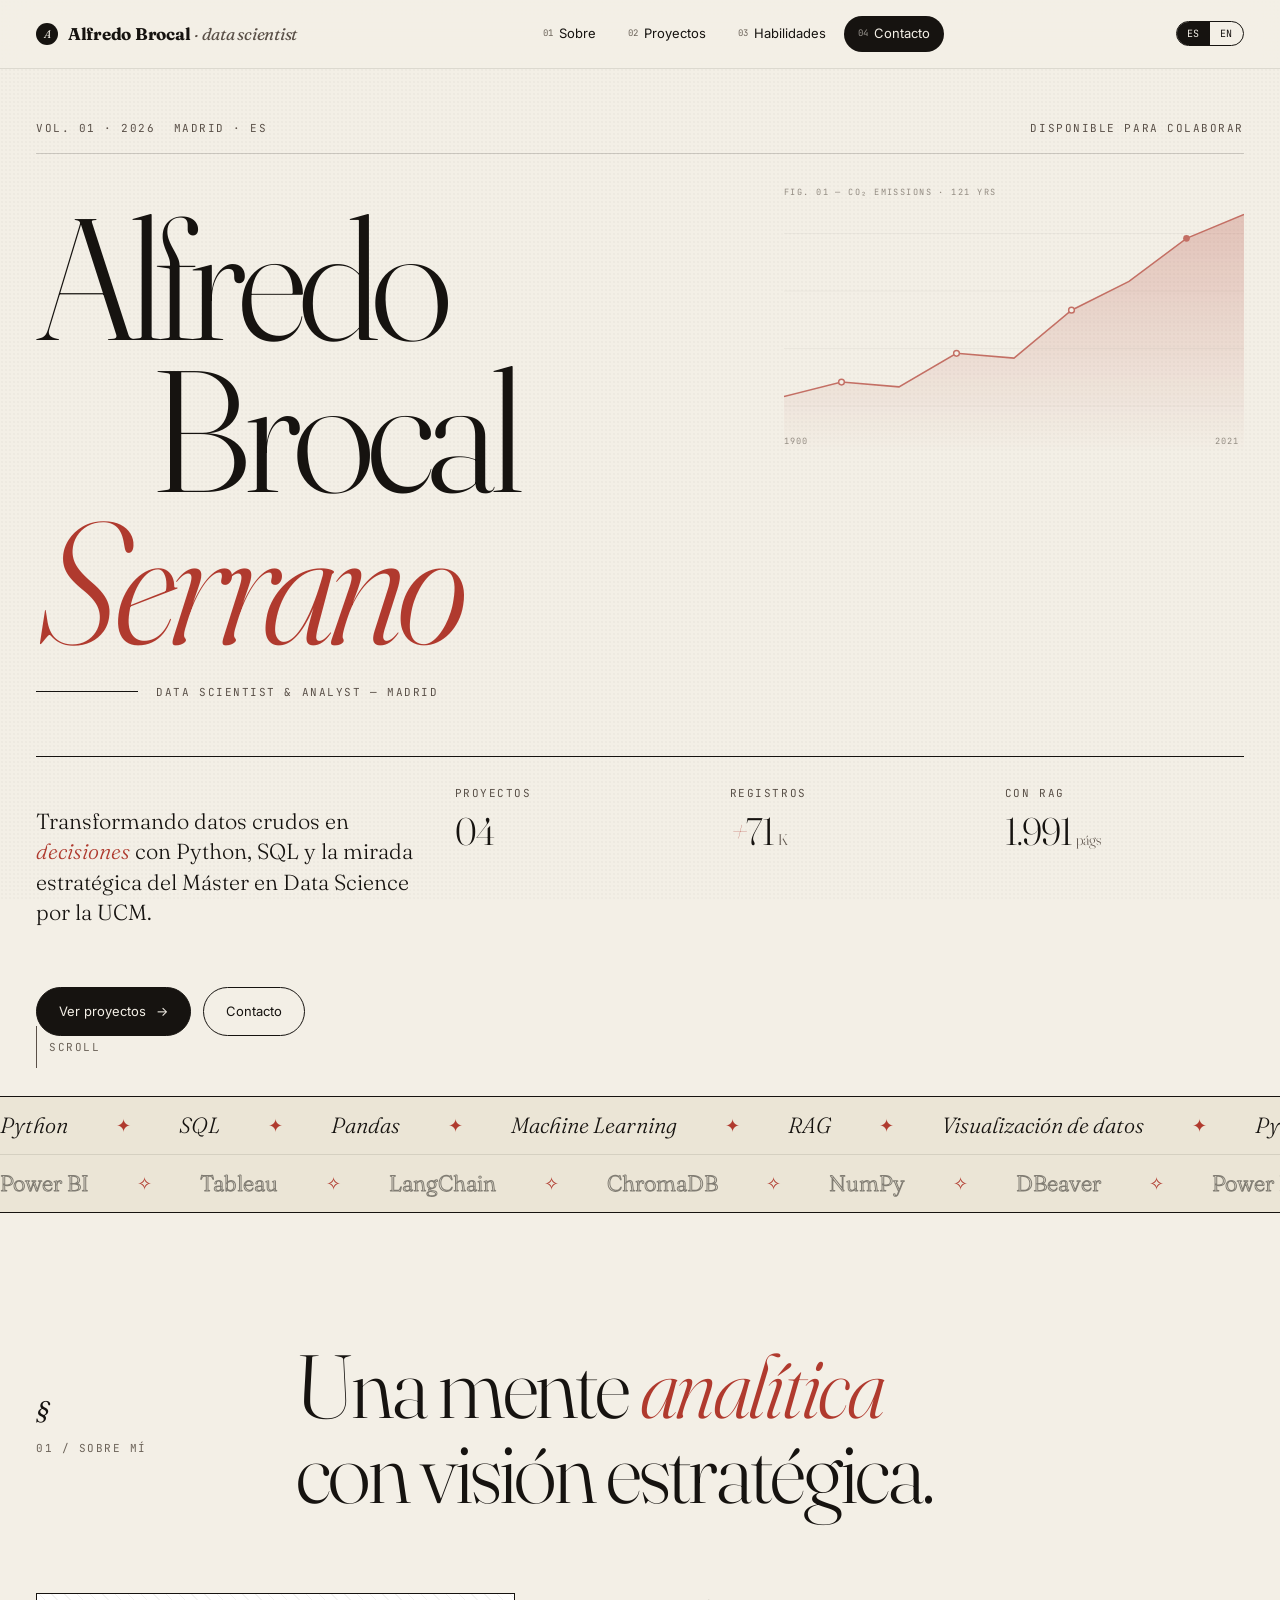
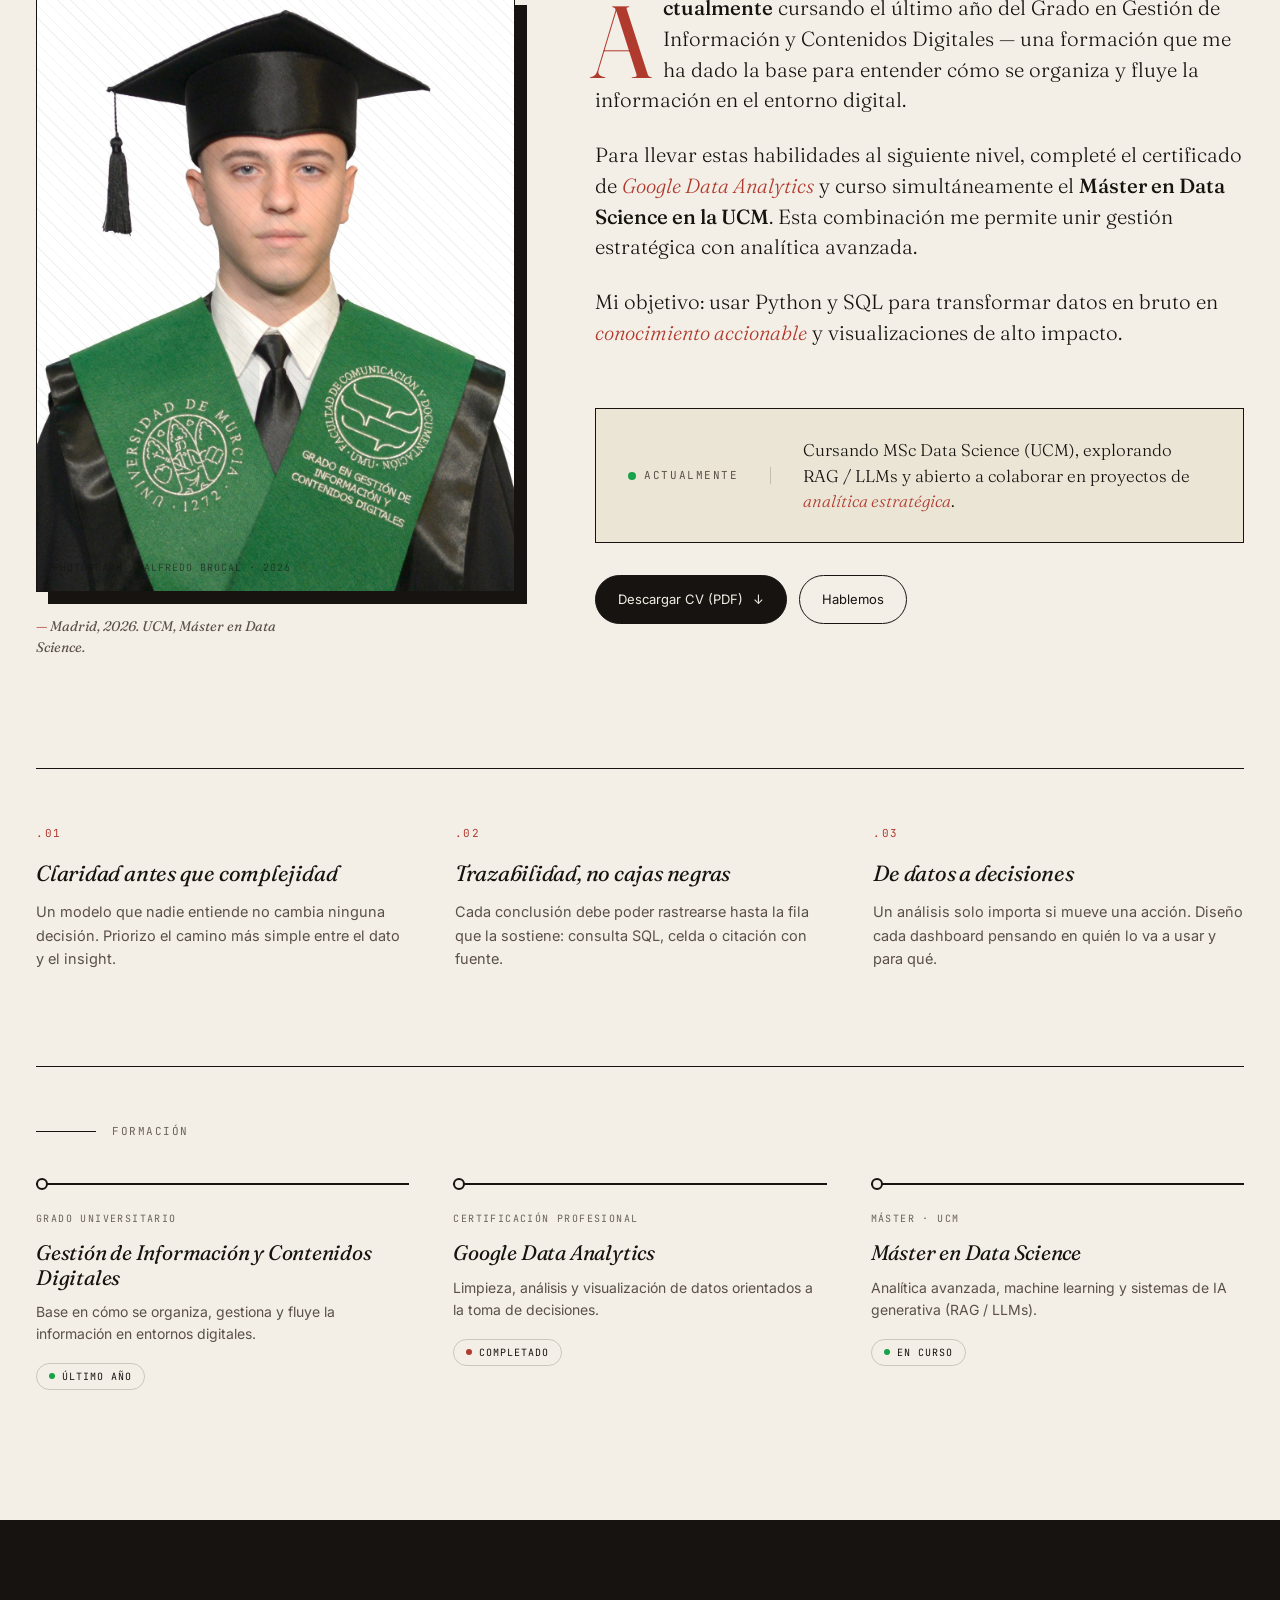
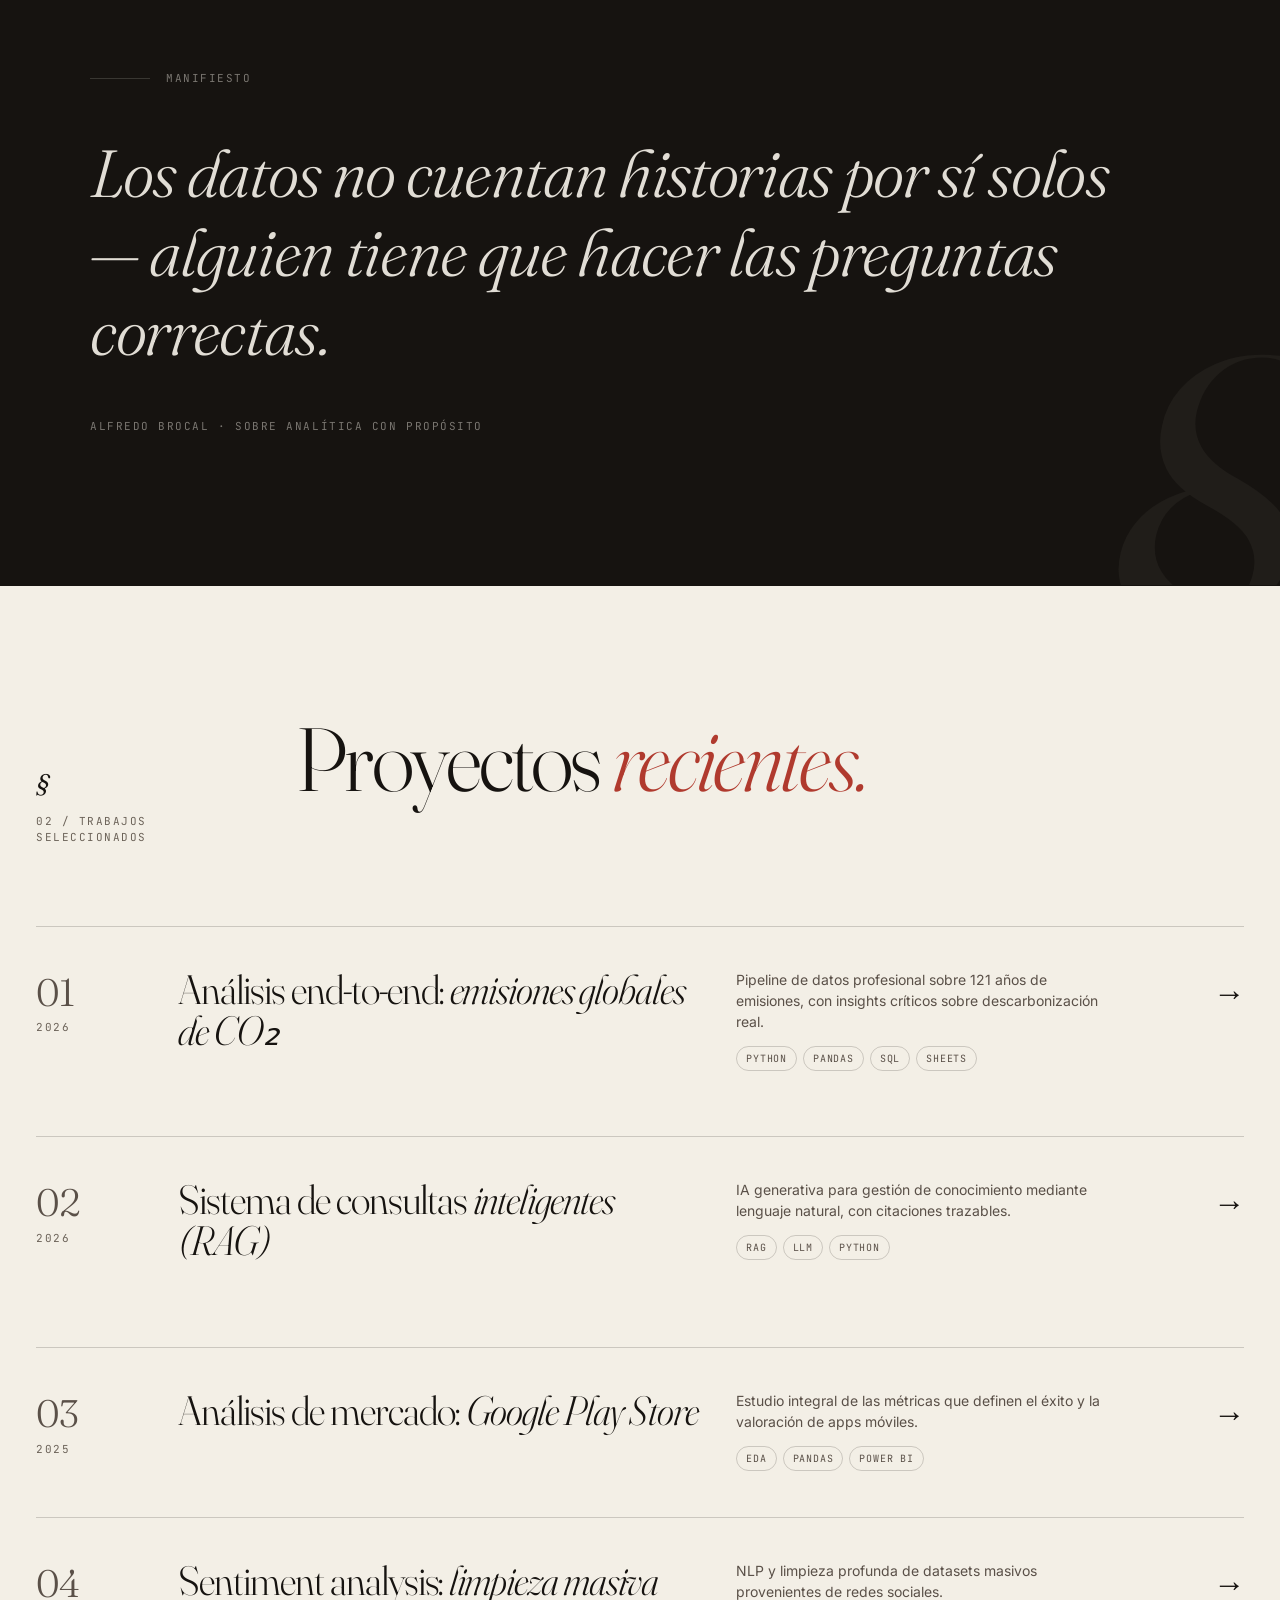
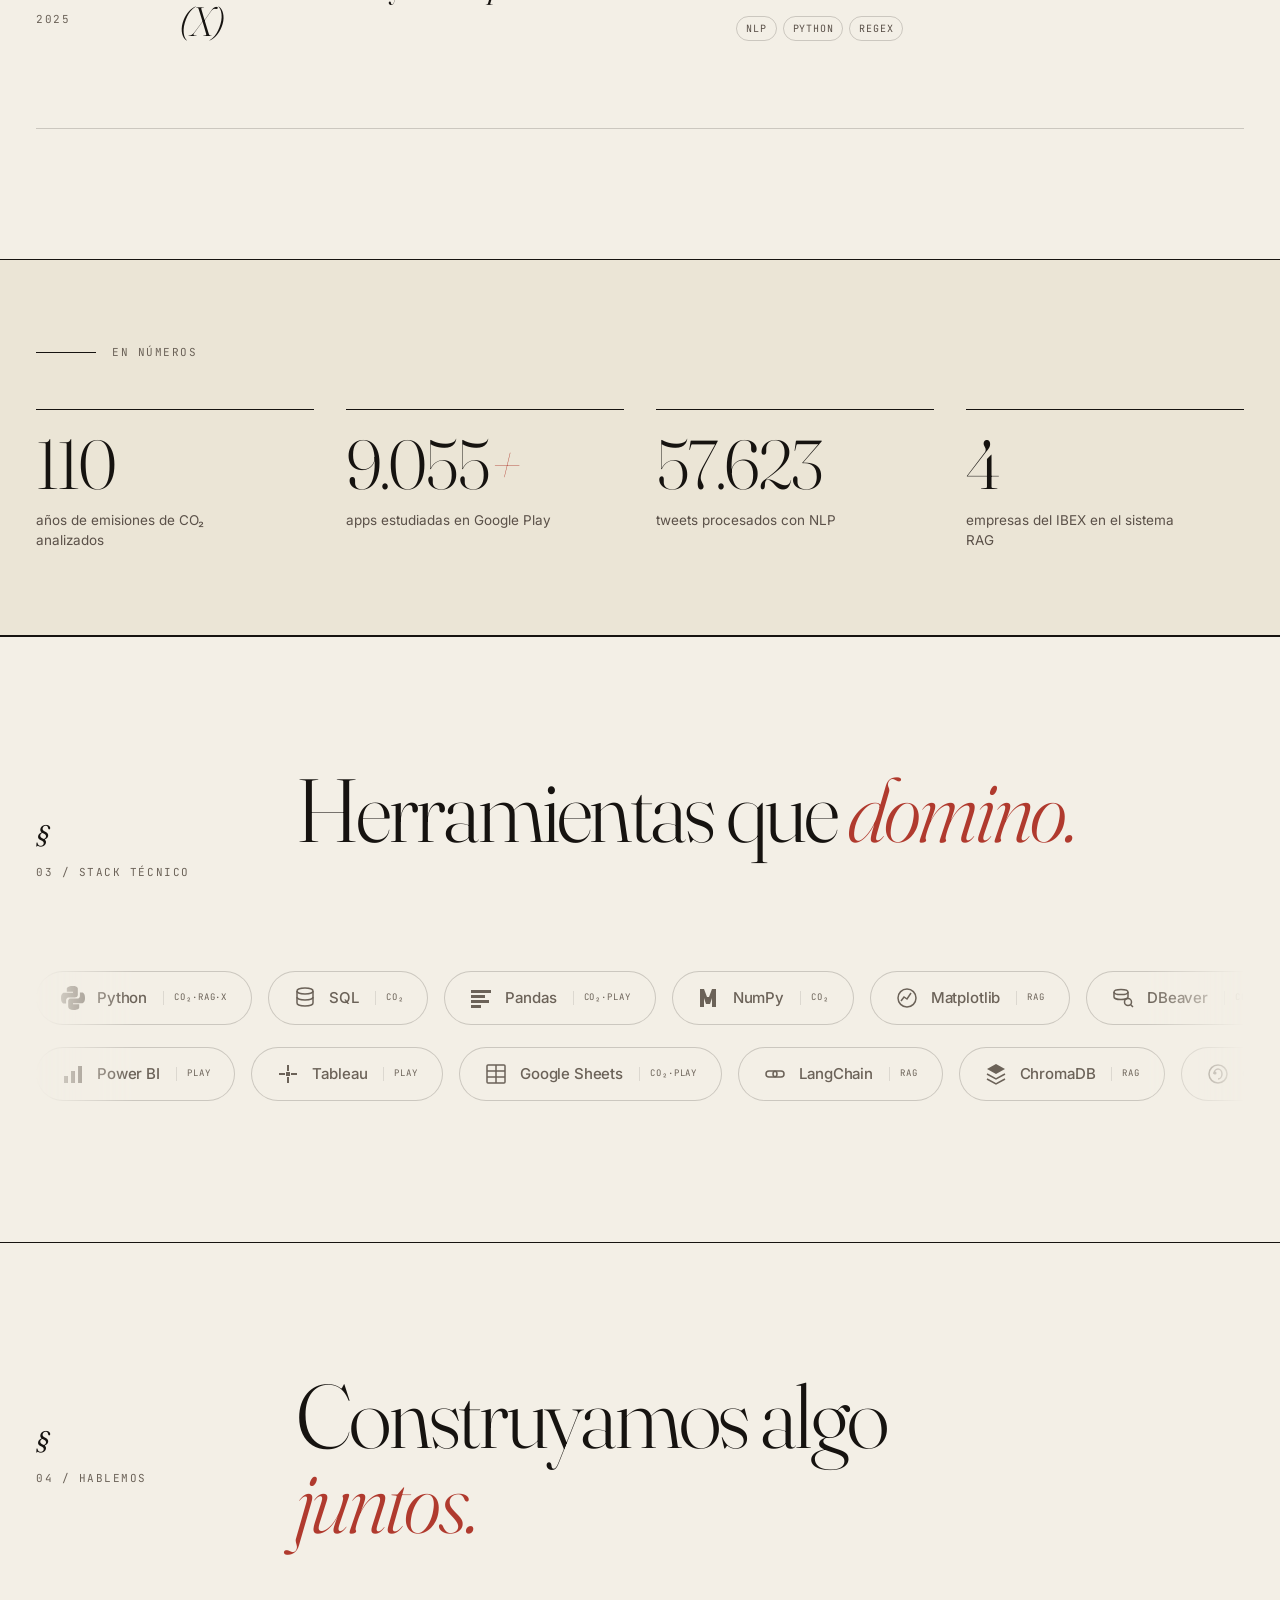
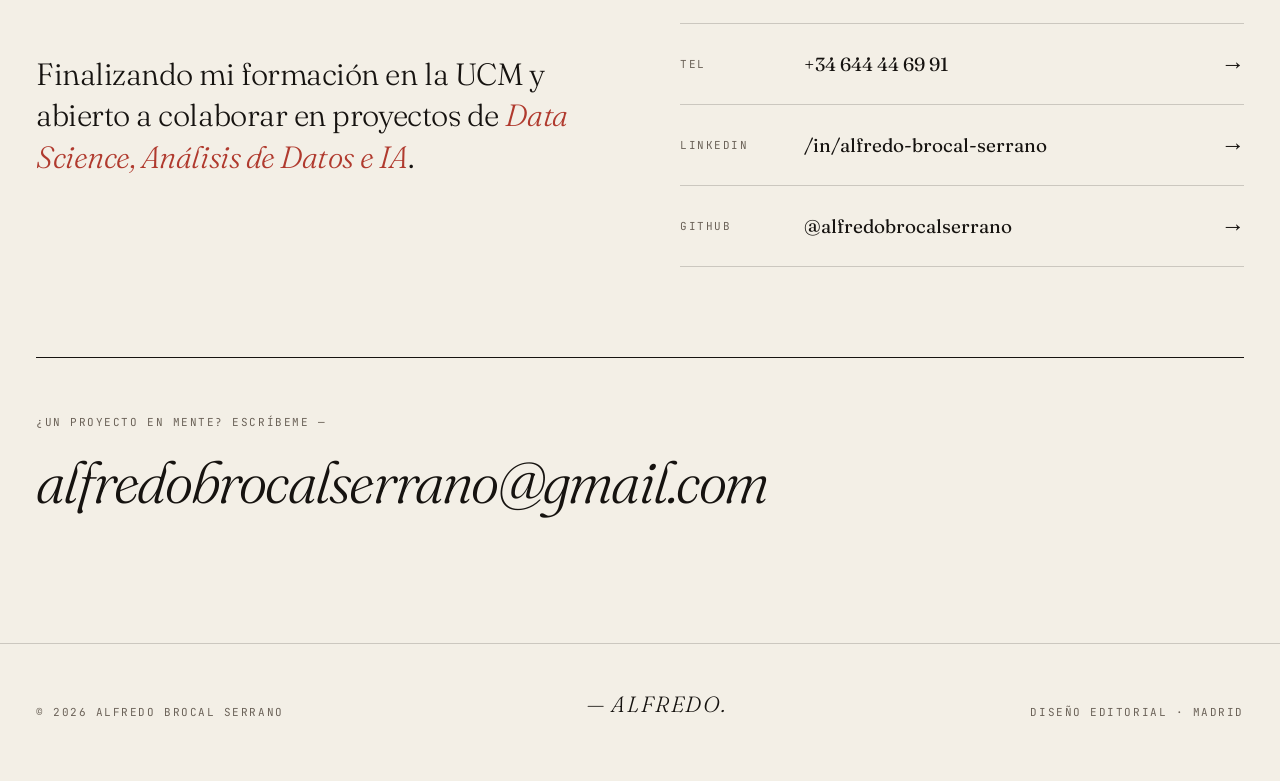
==== commit 3d27b191: "Iterate on feedback: arrow cursor, impact stats, logo marquee, timeline - Cursor: editorial arrow th" ====
--- a/index.html
+++ b/index.html
@@ -14,7 +14,7 @@
 <link rel="preconnect" href="https://fonts.googleapis.com" />
 <link rel="preconnect" href="https://fonts.gstatic.com" crossorigin />
 <link href="https://fonts.googleapis.com/css2?family=Fraunces:ital,opsz,wght@0,9..144,200;0,9..144,300;0,9..144,400;0,9..144,500;1,9..144,300;1,9..144,400&family=Inter:wght@300;400;500;600&family=JetBrains+Mono:wght@400;500&display=swap" rel="stylesheet" />
-<link rel="stylesheet" href="./styles.css?v=20260716" />
+<link rel="stylesheet" href="./styles.css?v=20260716b" />
 </head>
 <body>
 
@@ -32,9 +32,10 @@
   <div class="preloader-bar"><i id="preloaderBarFill"></i></div>
 </div>
 
-<!-- Custom cursor -->
-<div class="cursor-dot" id="cursorDot" aria-hidden="true"></div>
-<div class="cursor-ring" id="cursorRing" aria-hidden="true"></div>
+<!-- Custom cursor (editorial arrow) -->
+<div class="cursor" id="cursor" aria-hidden="true">
+  <svg class="cursor-arrow" viewBox="0 0 24 24" fill="currentColor"><path d="M5 2l15 7.2-6.3 2.1L11.4 18z"/></svg>
+</div>
 
 <!-- Mobile overlay -->
 <div class="mobile-overlay" id="mobileOverlay" aria-hidden="true">
@@ -107,12 +108,12 @@
       <div class="val"><span data-count="4" data-pad="2">04</span></div>
     </div>
     <div class="hero-stat" data-reveal>
-      <div class="mono label" data-i18n="hero.s2l">Datos</div>
-      <div class="val"><span data-count="121">121</span><span class="small" data-i18n="hero.s2u">años</span></div>
+      <div class="mono label" data-i18n="hero.s2l">Registros</div>
+      <div class="val"><em>+</em><span data-count="78">78</span><span class="small">K</span></div>
     </div>
     <div class="hero-stat" data-reveal>
-      <div class="mono label" data-i18n="hero.s3l">Stack</div>
-      <div class="val"><em>py · sql</em></div>
+      <div class="mono label" data-i18n="hero.s3l">Con RAG</div>
+      <div class="val"><span data-count="2199" data-sep="1">2.199</span><span class="small" data-i18n="hero.s3u">págs</span></div>
     </div>
   </div>
 
@@ -229,6 +230,33 @@
       <p data-i18n="phil.3p">Un análisis solo importa si mueve una acción. Diseño cada dashboard pensando en quién lo va a usar y para qué.</p>
     </div>
   </div>
+
+  <div class="timeline">
+    <div class="timeline-head mono">
+      <span class="rule"></span>
+      <span data-i18n="tl.tag">Formación</span>
+    </div>
+    <div class="tl-list">
+      <div class="tl-item" data-reveal>
+        <span class="tl-year" data-i18n="tl.1y">Grado universitario</span>
+        <h4 data-i18n="tl.1t">Gestión de Información y Contenidos Digitales</h4>
+        <p data-i18n="tl.1d">Base en cómo se organiza, gestiona y fluye la información en entornos digitales.</p>
+        <span class="tl-status live"><span class="d"></span><span data-i18n="tl.1s">Último año</span></span>
+      </div>
+      <div class="tl-item" data-reveal>
+        <span class="tl-year" data-i18n="tl.2y">Certificación profesional</span>
+        <h4 data-i18n="tl.2t">Google Data Analytics</h4>
+        <p data-i18n="tl.2d">Limpieza, análisis y visualización de datos orientados a la toma de decisiones.</p>
+        <span class="tl-status"><span class="d"></span><span data-i18n="tl.2s">Completado</span></span>
+      </div>
+      <div class="tl-item" data-reveal>
+        <span class="tl-year" data-i18n="tl.3y">Máster · UCM</span>
+        <h4 data-i18n="tl.3t">Máster en Data Science</h4>
+        <p data-i18n="tl.3d">Analítica avanzada, machine learning y sistemas de IA generativa (RAG / LLMs).</p>
+        <span class="tl-status live"><span class="d"></span><span data-i18n="tl.3s">En curso</span></span>
+      </div>
+    </div>
+  </div>
 </section>
 
 <div class="statement" id="statement">
@@ -307,6 +335,33 @@
   </div>
 </section>
 
+<div class="numbers" data-reveal>
+  <div class="numbers-inner">
+    <div class="numbers-head mono">
+      <span class="rule"></span>
+      <span data-i18n="num.tag">En números</span>
+    </div>
+    <div class="numbers-grid">
+      <div class="num-item">
+        <div class="num-val"><span data-count="121">121</span></div>
+        <div class="num-label" data-i18n="num.1">años de emisiones de CO₂ analizados</div>
+      </div>
+      <div class="num-item">
+        <div class="num-val"><span data-count="10000" data-sep="1">10.000</span><span class="sfx">+</span></div>
+        <div class="num-label" data-i18n="num.2">apps estudiadas en Google Play</div>
+      </div>
+      <div class="num-item">
+        <div class="num-val"><span data-count="63639" data-sep="1">63.639</span></div>
+        <div class="num-label" data-i18n="num.3">tweets procesados con NLP</div>
+      </div>
+      <div class="num-item">
+        <div class="num-val"><span data-count="4" data-pad="1">4</span></div>
+        <div class="num-label" data-i18n="num.4">empresas del IBEX en el sistema RAG</div>
+      </div>
+    </div>
+  </div>
+</div>
+
 <section id="skills">
   <div class="sec-head" data-reveal>
     <div class="sec-num">
@@ -315,47 +370,26 @@
     </div>
     <h2><span data-i18n="skills.h2a">Herramientas que</span> <em data-i18n="skills.h2b">domino.</em></h2>
   </div>
-  <div class="skills-grid">
-    <div class="skill-cat" data-reveal>
-      <h3><span data-i18n="skills.c1">Data Analysis &amp; Science</span><span class="count">04</span></h3>
-      <div class="skill-list">
-        <div class="skill">
-          <svg viewBox="0 0 24 24" fill="currentColor"><path d="M11.9 0C5.4 0 5.8 2.8 5.8 2.8v3h6.2v.9H3.4S0 6.4 0 12s2.9 5.5 2.9 5.5h2.2v-3.2s-.1-2.9 2.8-2.9h6.2s2.7.1 2.7-2.6V2.8S17.3 0 11.9 0z"/><path d="M12.1 24c6.5 0 6.1-2.8 6.1-2.8v-3h-6.2v-.9h8.6S24 17.6 24 12s-2.9-5.5-2.9-5.5h-2.2v3.2s.1 2.9-2.8 2.9H9.9s-2.7-.1-2.7 2.6v4.9S6.7 24 12.1 24z"/></svg>
-          <span class="name">Python</span><span class="lvl">CO₂ · RAG · X</span>
-        </div>
-        <div class="skill">
-          <svg viewBox="0 0 24 24" fill="none" stroke="currentColor" stroke-width="1.5"><ellipse cx="12" cy="5" rx="8" ry="3"/><path d="M4 5v6c0 1.7 3.6 3 8 3s8-1.3 8-3V5"/><path d="M4 11v6c0 1.7 3.6 3 8 3s8-1.3 8-3v-6"/></svg>
-          <span class="name">SQL</span><span class="lvl">CO₂</span>
-        </div>
-        <div class="skill">
-          <svg viewBox="0 0 24 24" fill="currentColor"><rect x="2" y="4" width="20" height="3"/><rect x="2" y="9" width="14" height="3"/><rect x="2" y="14" width="18" height="3"/><rect x="2" y="19" width="10" height="3"/></svg>
-          <span class="name">Pandas</span><span class="lvl">CO₂ · Play</span>
-        </div>
-        <div class="skill">
-          <svg viewBox="0 0 24 24" fill="currentColor"><path d="M3 3h4l3 8h2l3-8h4v18h-4v-9l-2 6h-4l-2-6v9H3z"/></svg>
-          <span class="name">NumPy</span><span class="lvl">CO₂</span>
-        </div>
-      </div>
-    </div>
-    <div class="skill-cat" data-reveal>
-      <h3><span data-i18n="skills.c2">Business Intelligence &amp; AI</span><span class="count">04</span></h3>
-      <div class="skill-list">
-        <div class="skill">
-          <svg viewBox="0 0 24 24" fill="currentColor"><rect x="11" y="3" width="2" height="6"/><rect x="11" y="15" width="2" height="6"/><rect x="3" y="11" width="6" height="2"/><rect x="15" y="11" width="6" height="2"/><rect x="10" y="10" width="4" height="4"/></svg>
-          <span class="name">Tableau</span><span class="lvl">Play</span>
-        </div>
-        <div class="skill">
-          <svg viewBox="0 0 24 24" fill="none" stroke="currentColor" stroke-width="1.5"><rect x="3" y="3" width="18" height="18" rx="1"/><line x1="3" y1="9" x2="21" y2="9"/><line x1="3" y1="15" x2="21" y2="15"/><line x1="12" y1="3" x2="12" y2="21"/></svg>
-          <span class="name">Google Sheets</span><span class="lvl">CO₂ · Play</span>
-        </div>
-        <div class="skill">
-          <svg viewBox="0 0 24 24" fill="currentColor"><rect x="3" y="14" width="4" height="7"/><rect x="10" y="9" width="4" height="12"/><rect x="17" y="4" width="4" height="17"/></svg>
-          <span class="name">Power BI</span><span class="lvl">Play</span>
-        </div>
-        <div class="skill">
-          <svg viewBox="0 0 24 24" fill="none" stroke="currentColor" stroke-width="1.5"><circle cx="12" cy="12" r="9"/><path d="M8 12c0-3 2-5 4-5s4 2 4 5-2 5-4 5"/><circle cx="9" cy="11" r="0.8" fill="currentColor"/></svg>
-          <span class="name">RAG / LLMs</span><span class="lvl">RAG</span>
-        </div>
+
+  <div class="tools-band" data-reveal>
+    <div class="tool-marquee">
+      <div class="tool-track" data-tools="a">
+        <span class="tool-chip"><svg viewBox="0 0 24 24" fill="currentColor"><path d="M11.9 0C5.4 0 5.8 2.8 5.8 2.8v3h6.2v.9H3.4S0 6.4 0 12s2.9 5.5 2.9 5.5h2.2v-3.2s-.1-2.9 2.8-2.9h6.2s2.7.1 2.7-2.6V2.8S17.3 0 11.9 0z"/><path d="M12.1 24c6.5 0 6.1-2.8 6.1-2.8v-3h-6.2v-.9h8.6S24 17.6 24 12s-2.9-5.5-2.9-5.5h-2.2v3.2s.1 2.9-2.8 2.9H9.9s-2.7-.1-2.7 2.6v4.9S6.7 24 12.1 24z"/></svg><span class="tname">Python</span><span class="tref">CO₂·RAG·X</span></span>
+        <span class="tool-chip"><svg viewBox="0 0 24 24" fill="none" stroke="currentColor" stroke-width="1.5"><ellipse cx="12" cy="5" rx="8" ry="3"/><path d="M4 5v6c0 1.7 3.6 3 8 3s8-1.3 8-3V5"/><path d="M4 11v6c0 1.7 3.6 3 8 3s8-1.3 8-3v-6"/></svg><span class="tname">SQL</span><span class="tref">CO₂</span></span>
+        <span class="tool-chip"><svg viewBox="0 0 24 24" fill="currentColor"><rect x="2" y="4" width="20" height="3"/><rect x="2" y="9" width="14" height="3"/><rect x="2" y="14" width="18" height="3"/><rect x="2" y="19" width="10" height="3"/></svg><span class="tname">Pandas</span><span class="tref">CO₂·Play</span></span>
+        <span class="tool-chip"><svg viewBox="0 0 24 24" fill="currentColor"><path d="M3 3h4l3 8h2l3-8h4v18h-4v-9l-2 6h-4l-2-6v9H3z"/></svg><span class="tname">NumPy</span><span class="tref">CO₂</span></span>
+        <span class="tool-chip"><svg viewBox="0 0 24 24" fill="none" stroke="currentColor" stroke-width="1.5"><circle cx="12" cy="12" r="9"/><path d="M6 15l3-4 3 2 4-6"/></svg><span class="tname">Matplotlib</span><span class="tref">RAG</span></span>
+        <span class="tool-chip"><svg viewBox="0 0 24 24" fill="none" stroke="currentColor" stroke-width="1.5"><ellipse cx="10" cy="6" rx="7" ry="2.6"/><path d="M3 6v5c0 1.4 3.1 2.6 7 2.6s7-1.2 7-2.6V6"/><circle cx="17" cy="16" r="3.5"/><path d="M19.5 18.5L22 21"/></svg><span class="tname">DBeaver</span><span class="tref">CO₂</span></span>
+      </div>
+    </div>
+    <div class="tool-marquee">
+      <div class="tool-track rev" data-tools="b">
+        <span class="tool-chip"><svg viewBox="0 0 24 24" fill="currentColor"><rect x="3" y="14" width="4" height="7"/><rect x="10" y="9" width="4" height="12"/><rect x="17" y="4" width="4" height="17"/></svg><span class="tname">Power BI</span><span class="tref">Play</span></span>
+        <span class="tool-chip"><svg viewBox="0 0 24 24" fill="currentColor"><rect x="11" y="3" width="2" height="6"/><rect x="11" y="15" width="2" height="6"/><rect x="3" y="11" width="6" height="2"/><rect x="15" y="11" width="6" height="2"/><rect x="10" y="10" width="4" height="4"/></svg><span class="tname">Tableau</span><span class="tref">Play</span></span>
+        <span class="tool-chip"><svg viewBox="0 0 24 24" fill="none" stroke="currentColor" stroke-width="1.5"><rect x="3" y="3" width="18" height="18" rx="1"/><line x1="3" y1="9" x2="21" y2="9"/><line x1="3" y1="15" x2="21" y2="15"/><line x1="12" y1="3" x2="12" y2="21"/></svg><span class="tname">Google Sheets</span><span class="tref">CO₂·Play</span></span>
+        <span class="tool-chip"><svg viewBox="0 0 24 24" fill="none" stroke="currentColor" stroke-width="1.5"><rect x="3" y="9" width="11" height="6" rx="3"/><rect x="10" y="9" width="11" height="6" rx="3"/></svg><span class="tname">LangChain</span><span class="tref">RAG</span></span>
+        <span class="tool-chip"><svg viewBox="0 0 24 24" fill="none" stroke="currentColor" stroke-width="1.5"><path d="M12 2l9 5-9 5-9-5z" fill="currentColor" stroke="none"/><path d="M3 12l9 5 9-5"/><path d="M3 17l9 5 9-5"/></svg><span class="tname">ChromaDB</span><span class="tref">RAG</span></span>
+        <span class="tool-chip"><svg viewBox="0 0 24 24" fill="none" stroke="currentColor" stroke-width="1.5"><circle cx="12" cy="12" r="9"/><path d="M8 12c0-3 2-5 4-5s4 2 4 5-2 5-4 5"/><circle cx="9" cy="11" r="0.8" fill="currentColor"/></svg><span class="tname">Groq · LLM</span><span class="tref">RAG</span></span>
       </div>
     </div>
   </div>
@@ -437,6 +471,6 @@
 
 <script src="./lib/gsap.min.js?v=20260716" defer></script>
 <script src="./lib/ScrollTrigger.min.js?v=20260716" defer></script>
-<script src="./main.js?v=20260716" defer></script>
+<script src="./main.js?v=20260716b" defer></script>
 </body>
 </html>
--- a/styles.css
+++ b/styles.css
@@ -107,30 +107,50 @@
 }
 
 /* ============================================================
-   Custom cursor (fine pointers only)
-   ============================================================ */
-.cursor-dot, .cursor-ring {
+   Custom cursor — editorial arrow + "VER" label (fine pointers)
+   Native cursor is only hidden once JS arms this (body.custom-cursor)
+   ============================================================ */
+.cursor {
   position: fixed;
   top: 0; left: 0;
+  width: 30px; height: 30px;
   pointer-events: none;
   z-index: 999;
+  transform: translate(-50%, -50%);
+  opacity: 0;
+  transition: opacity 0.25s ease, width 0.3s cubic-bezier(0.22,1,0.36,1), height 0.3s cubic-bezier(0.22,1,0.36,1);
+  will-change: transform;
+}
+body.cursor-active .cursor { opacity: 1; }
+.cursor-arrow {
+  width: 100%; height: 100%;
+  display: block;
+  color: var(--ink);
+  transition: transform 0.25s ease, opacity 0.2s ease;
+}
+.cursor.hover .cursor-arrow { transform: scale(1.3) rotate(-8deg); color: var(--accent); }
+.cursor-view-label {
+  position: absolute; inset: 0;
+  display: flex; align-items: center; justify-content: center;
+  background: var(--accent);
+  color: var(--paper);
   border-radius: 50%;
-  opacity: 0;
-}
-.cursor-dot {
-  width: 6px; height: 6px;
-  background: var(--accent);
-  transform: translate(-50%, -50%);
-}
-.cursor-ring {
-  width: 34px; height: 34px;
-  border: 1px solid rgba(22,19,16,0.35);
-  transform: translate(-50%, -50%);
-  transition: width 0.25s ease, height 0.25s ease, border-color 0.25s ease;
-}
-body.cursor-active .cursor-dot, body.cursor-active .cursor-ring { opacity: 1; }
-body.cursor-hover .cursor-ring { width: 58px; height: 58px; border-color: var(--accent); }
-@media (pointer: coarse) { .cursor-dot, .cursor-ring { display: none; } }
+  font-family: 'JetBrains Mono', monospace;
+  font-size: 10px; letter-spacing: 0.1em;
+  text-transform: uppercase;
+  transform: scale(0);
+  transition: transform 0.3s cubic-bezier(0.22,1,0.36,1);
+}
+.cursor.view { width: 76px; height: 76px; }
+.cursor.view .cursor-arrow { opacity: 0; transform: scale(0.3); }
+.cursor.view .cursor-view-label { transform: scale(1); }
+body.cursor-active .cursor.dim { opacity: 0; }
+body.custom-cursor,
+body.custom-cursor a,
+body.custom-cursor button,
+body.custom-cursor .project,
+body.custom-cursor .skill { cursor: none; }
+@media (pointer: coarse) { .cursor { display: none; } }
 
 /* ============================================================
    Nav
@@ -1026,3 +1046,172 @@
    ============================================================ */
 .pre-reveal { opacity: 0; transform: translateY(24px); transition: opacity 0.7s ease, transform 0.7s ease; }
 .pre-reveal.in { opacity: 1; transform: none; }
+
+/* ============================================================
+   Nav — active section state
+   ============================================================ */
+.nav-links a.active { background: var(--ink); color: var(--paper); }
+.nav-links a.active .n { color: rgba(243, 239, 230, 0.6); }
+
+/* ============================================================
+   Tools marquee (Sharebien-style logo carousel)
+   ============================================================ */
+.tools-band { margin-top: 24px; }
+.tool-marquee {
+  overflow: hidden;
+  padding: 11px 0;
+  -webkit-mask-image: linear-gradient(90deg, transparent, #000 8%, #000 92%, transparent);
+  mask-image: linear-gradient(90deg, transparent, #000 8%, #000 92%, transparent);
+}
+.tool-track {
+  display: flex;
+  gap: 16px;
+  width: max-content;
+  animation: marq 44s linear infinite;
+}
+.tool-track.rev { animation: marqRev 52s linear infinite; }
+.tools-band:hover .tool-track { animation-play-state: paused; }
+.tool-chip {
+  display: inline-flex;
+  align-items: center;
+  gap: 12px;
+  padding: 14px 24px;
+  border: 1px solid var(--line);
+  border-radius: 999px;
+  background: var(--paper);
+  color: var(--ink-soft);
+  white-space: nowrap;
+  transition: color 0.25s, border-color 0.25s, background 0.25s, transform 0.25s;
+}
+.tool-chip svg { width: 24px; height: 24px; flex: 0 0 auto; transition: transform 0.3s ease; }
+.tool-chip .tname { font-size: 15px; font-weight: 500; letter-spacing: -0.01em; }
+.tool-chip .tref {
+  font-family: 'JetBrains Mono', monospace;
+  font-size: 9px; letter-spacing: 0.1em; text-transform: uppercase;
+  color: var(--ink-soft);
+  padding-left: 10px; margin-left: 4px;
+  border-left: 1px solid var(--line-soft);
+  transition: color 0.25s, border-color 0.25s;
+}
+.tool-chip:hover {
+  color: var(--accent);
+  border-color: var(--accent);
+  background: var(--paper-2);
+  transform: translateY(-2px);
+}
+.tool-chip:hover svg { transform: scale(1.12) rotate(-4deg); }
+.tool-chip:hover .tref { color: var(--accent); border-color: rgba(176,58,46,0.35); }
+
+/* ============================================================
+   Timeline — education (inside About)
+   ============================================================ */
+.timeline {
+  margin-top: 96px;
+  padding-top: 56px;
+  border-top: 1px solid var(--ink);
+}
+.timeline-head {
+  display: flex;
+  align-items: baseline;
+  gap: 16px;
+  margin-bottom: 44px;
+  color: var(--ink-soft);
+}
+.timeline-head .rule { flex: 0 0 60px; height: 1px; background: var(--ink); align-self: center; }
+.tl-list {
+  display: grid;
+  grid-template-columns: repeat(3, 1fr);
+  gap: 44px;
+}
+@media (max-width: 760px) { .tl-list { grid-template-columns: 1fr; gap: 32px; } }
+.tl-item {
+  position: relative;
+  border-top: 2px solid var(--ink);
+  padding-top: 26px;
+}
+.tl-item::before {
+  content: '';
+  position: absolute;
+  top: -7px; left: 0;
+  width: 12px; height: 12px;
+  border-radius: 50%;
+  background: var(--paper);
+  border: 2px solid var(--ink);
+  transition: background 0.25s, border-color 0.25s;
+}
+.tl-item:hover::before { background: var(--accent); border-color: var(--accent); }
+.tl-item .tl-year {
+  font-family: 'JetBrains Mono', monospace;
+  font-size: 10px; letter-spacing: 0.14em; text-transform: uppercase;
+  color: var(--ink-soft);
+  display: block;
+  margin-bottom: 14px;
+}
+.tl-item h4 {
+  font-family: 'Fraunces', serif;
+  font-weight: 400; font-style: italic;
+  font-size: 21px; line-height: 1.15;
+  margin: 0 0 12px;
+  letter-spacing: -0.01em;
+}
+.tl-item p { font-size: 14px; line-height: 1.6; color: var(--ink-dim); margin: 0 0 16px; }
+.tl-item .tl-status {
+  display: inline-flex; align-items: center; gap: 7px;
+  font-family: 'JetBrains Mono', monospace;
+  font-size: 10px; letter-spacing: 0.1em; text-transform: uppercase;
+  color: var(--ink);
+  border: 1px solid var(--line);
+  border-radius: 999px;
+  padding: 5px 12px;
+}
+.tl-item .tl-status .d { width: 6px; height: 6px; border-radius: 50%; background: var(--accent); }
+.tl-item .tl-status.live .d { background: #16a34a; animation: pulse 1.8s infinite; }
+
+/* ============================================================
+   "En números" band
+   ============================================================ */
+.numbers {
+  background: var(--paper-2);
+  border-top: 1px solid var(--ink);
+  border-bottom: 1px solid var(--ink);
+  padding: 84px 36px;
+}
+.numbers-inner {
+  max-width: 1360px;
+  margin: 0 auto;
+}
+.numbers-head {
+  display: flex; align-items: center; gap: 16px;
+  color: var(--ink-soft);
+  margin-bottom: 48px;
+}
+.numbers-head .rule { flex: 0 0 60px; height: 1px; background: var(--ink); }
+.numbers-grid {
+  display: grid;
+  grid-template-columns: repeat(4, 1fr);
+  gap: 32px;
+}
+@media (max-width: 880px) { .numbers-grid { grid-template-columns: repeat(2, 1fr); gap: 40px 24px; } }
+@media (max-width: 460px) { .numbers-grid { grid-template-columns: 1fr; } }
+.num-item {
+  border-top: 1px solid var(--ink);
+  padding-top: 22px;
+}
+.num-val {
+  font-family: 'Fraunces', serif;
+  font-weight: 300;
+  font-variation-settings: 'opsz' 144;
+  font-size: clamp(44px, 5.4vw, 76px);
+  line-height: 0.95;
+  letter-spacing: -0.03em;
+  color: var(--ink);
+  font-variant-numeric: tabular-nums;
+}
+.num-val .sfx { color: var(--accent); font-style: italic; }
+.num-label {
+  margin-top: 14px;
+  font-size: 13.5px;
+  line-height: 1.45;
+  color: var(--ink-dim);
+  max-width: 220px;
+}
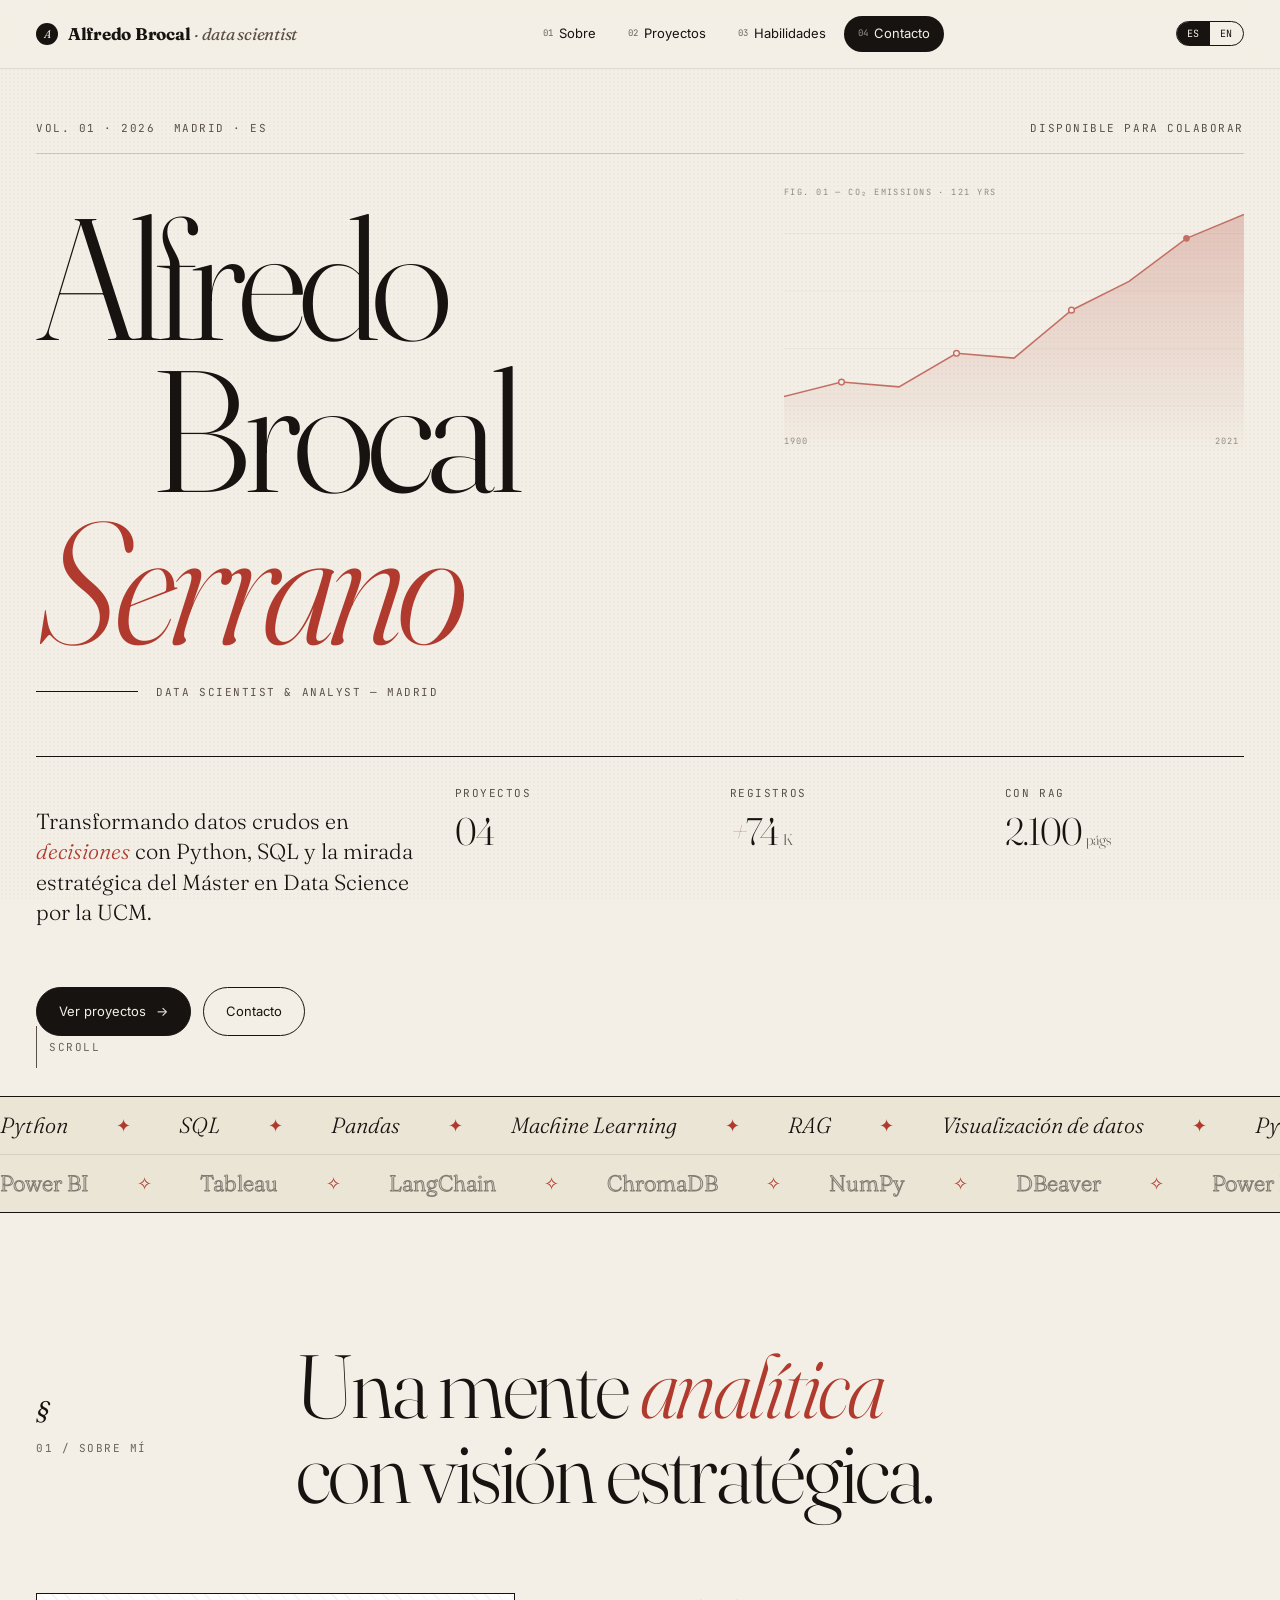
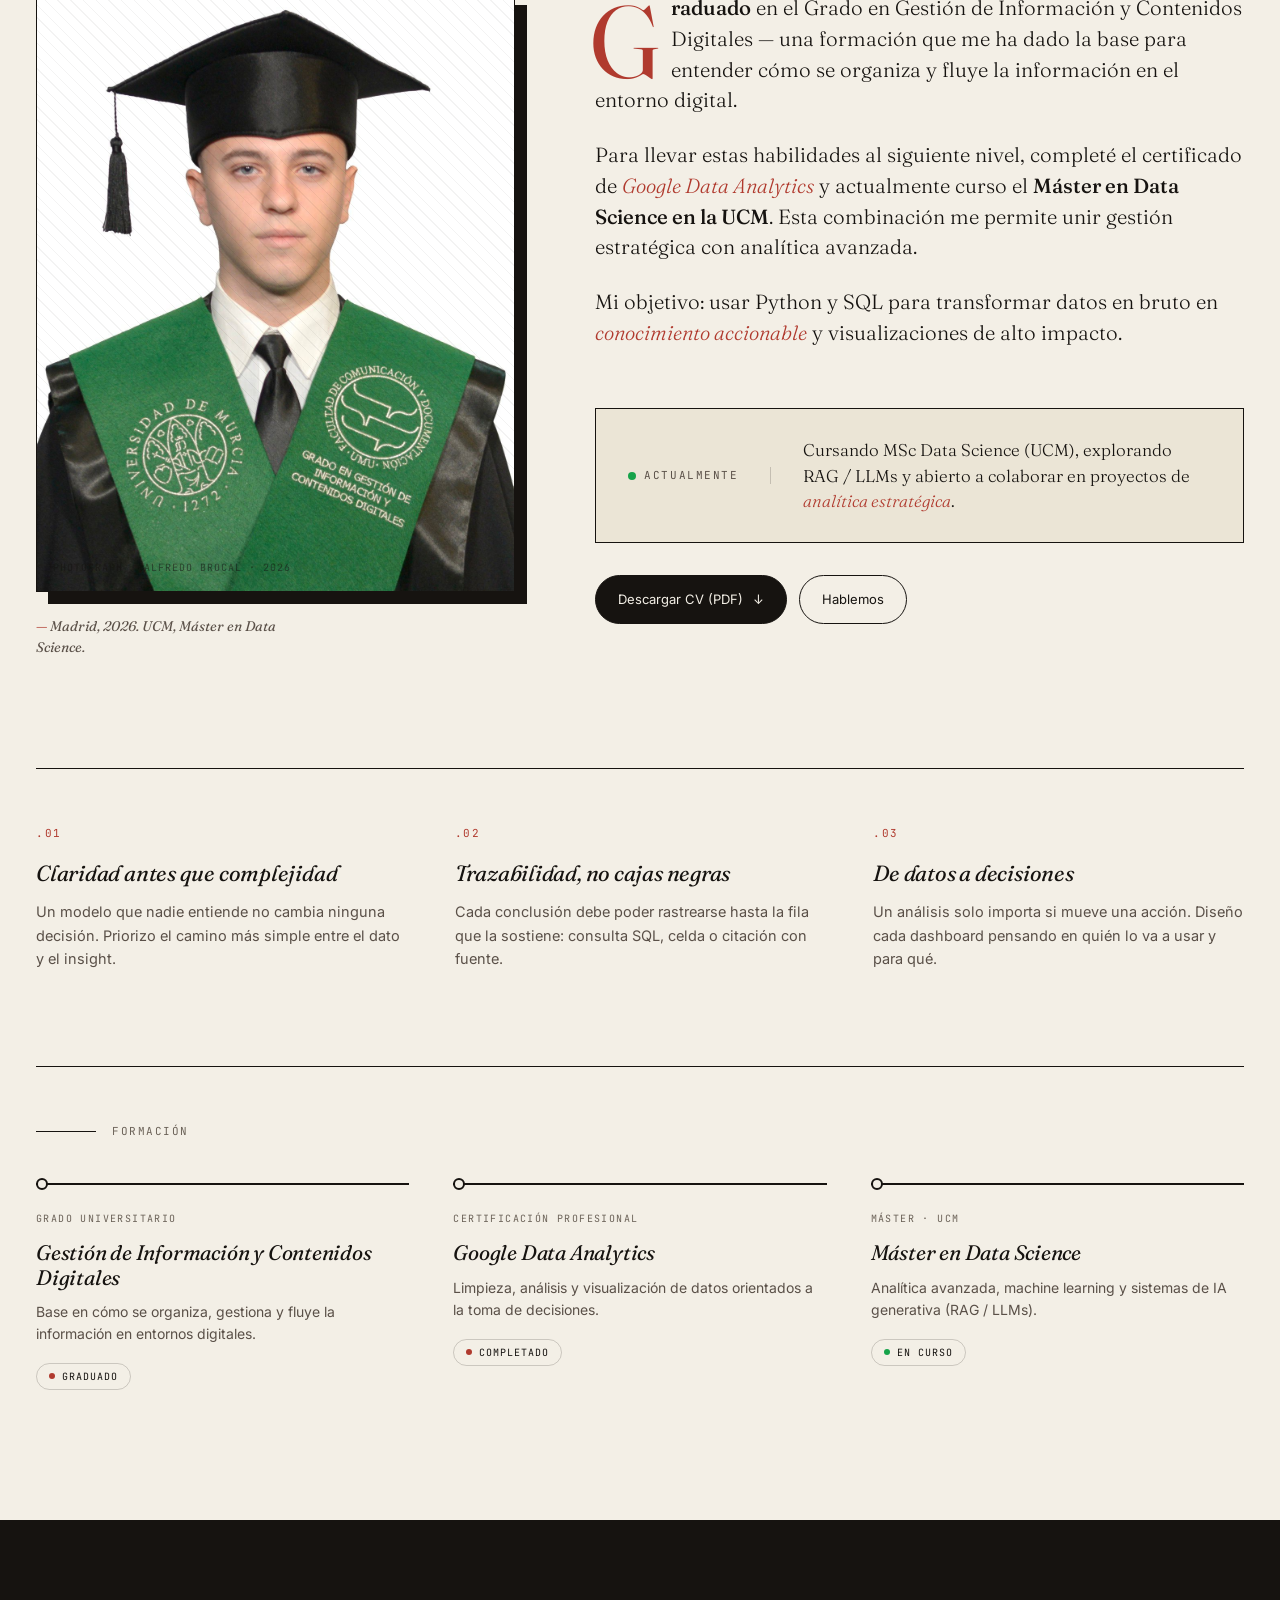
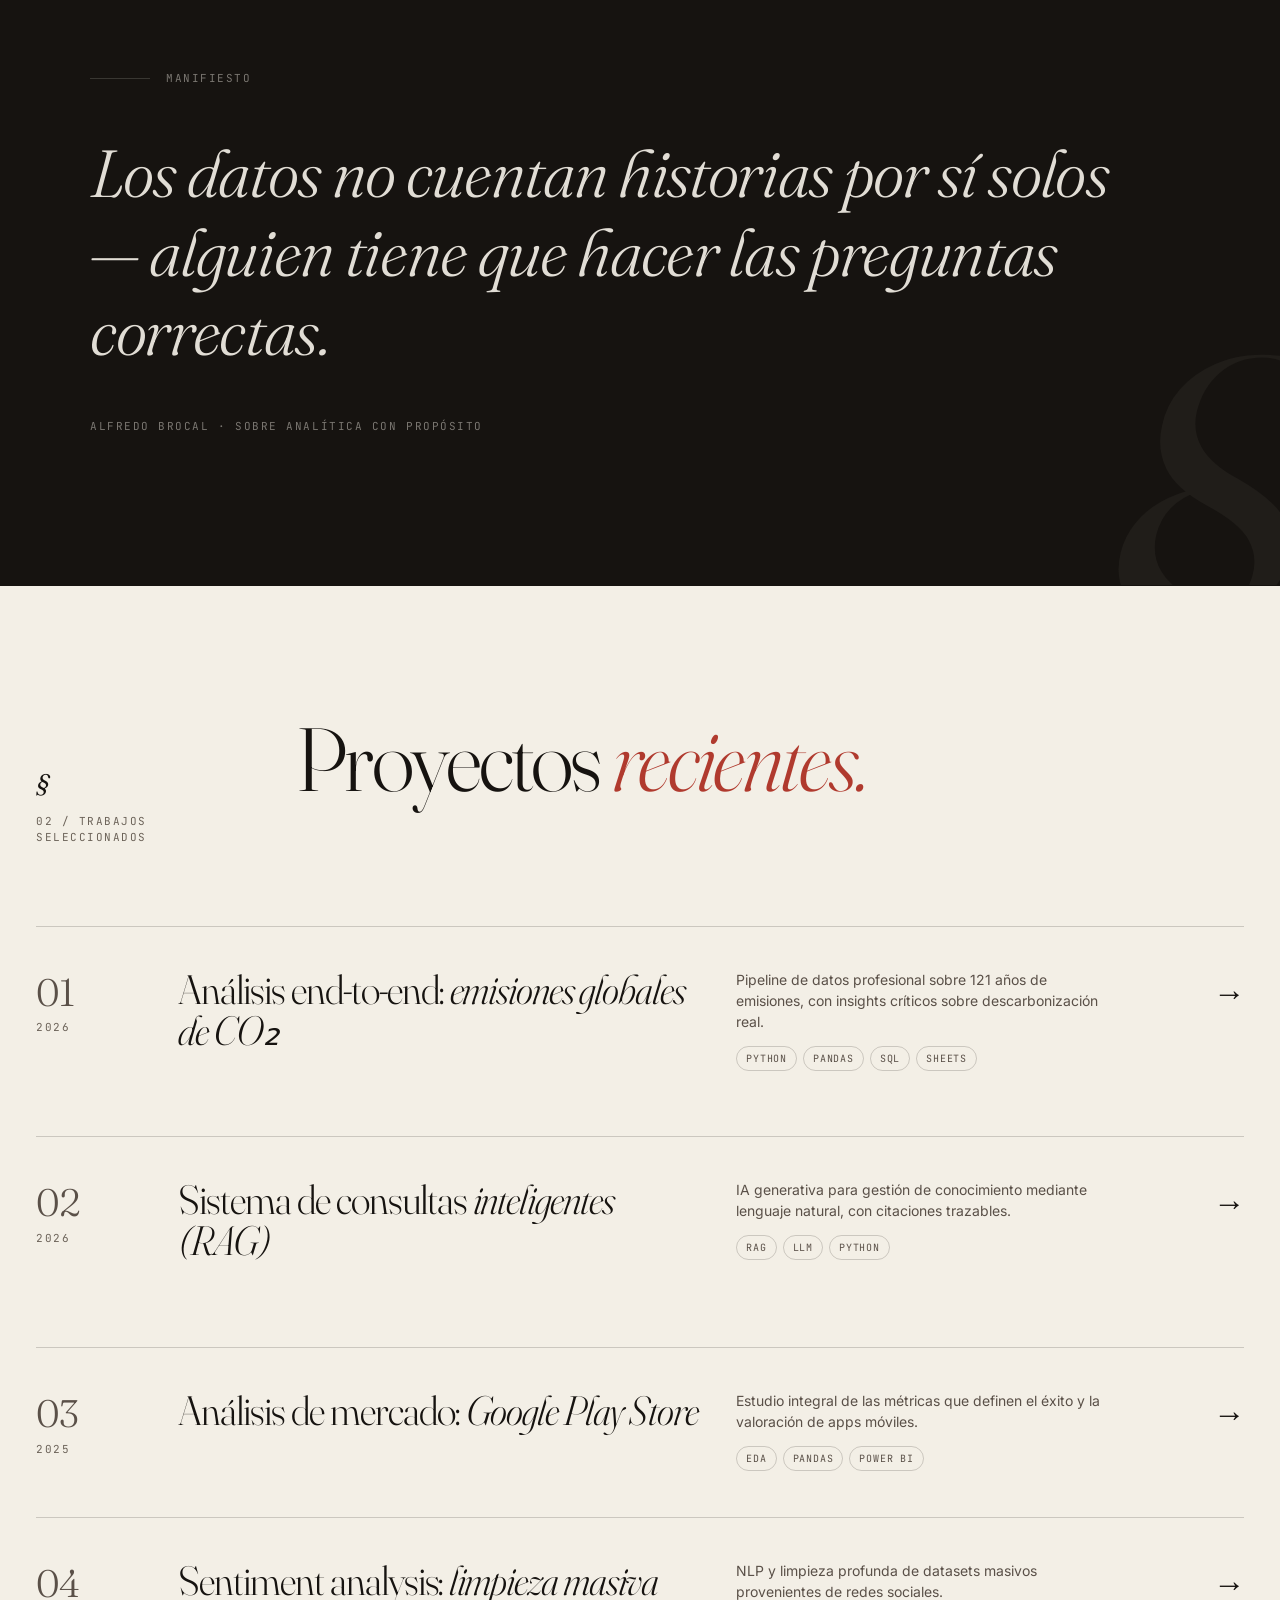
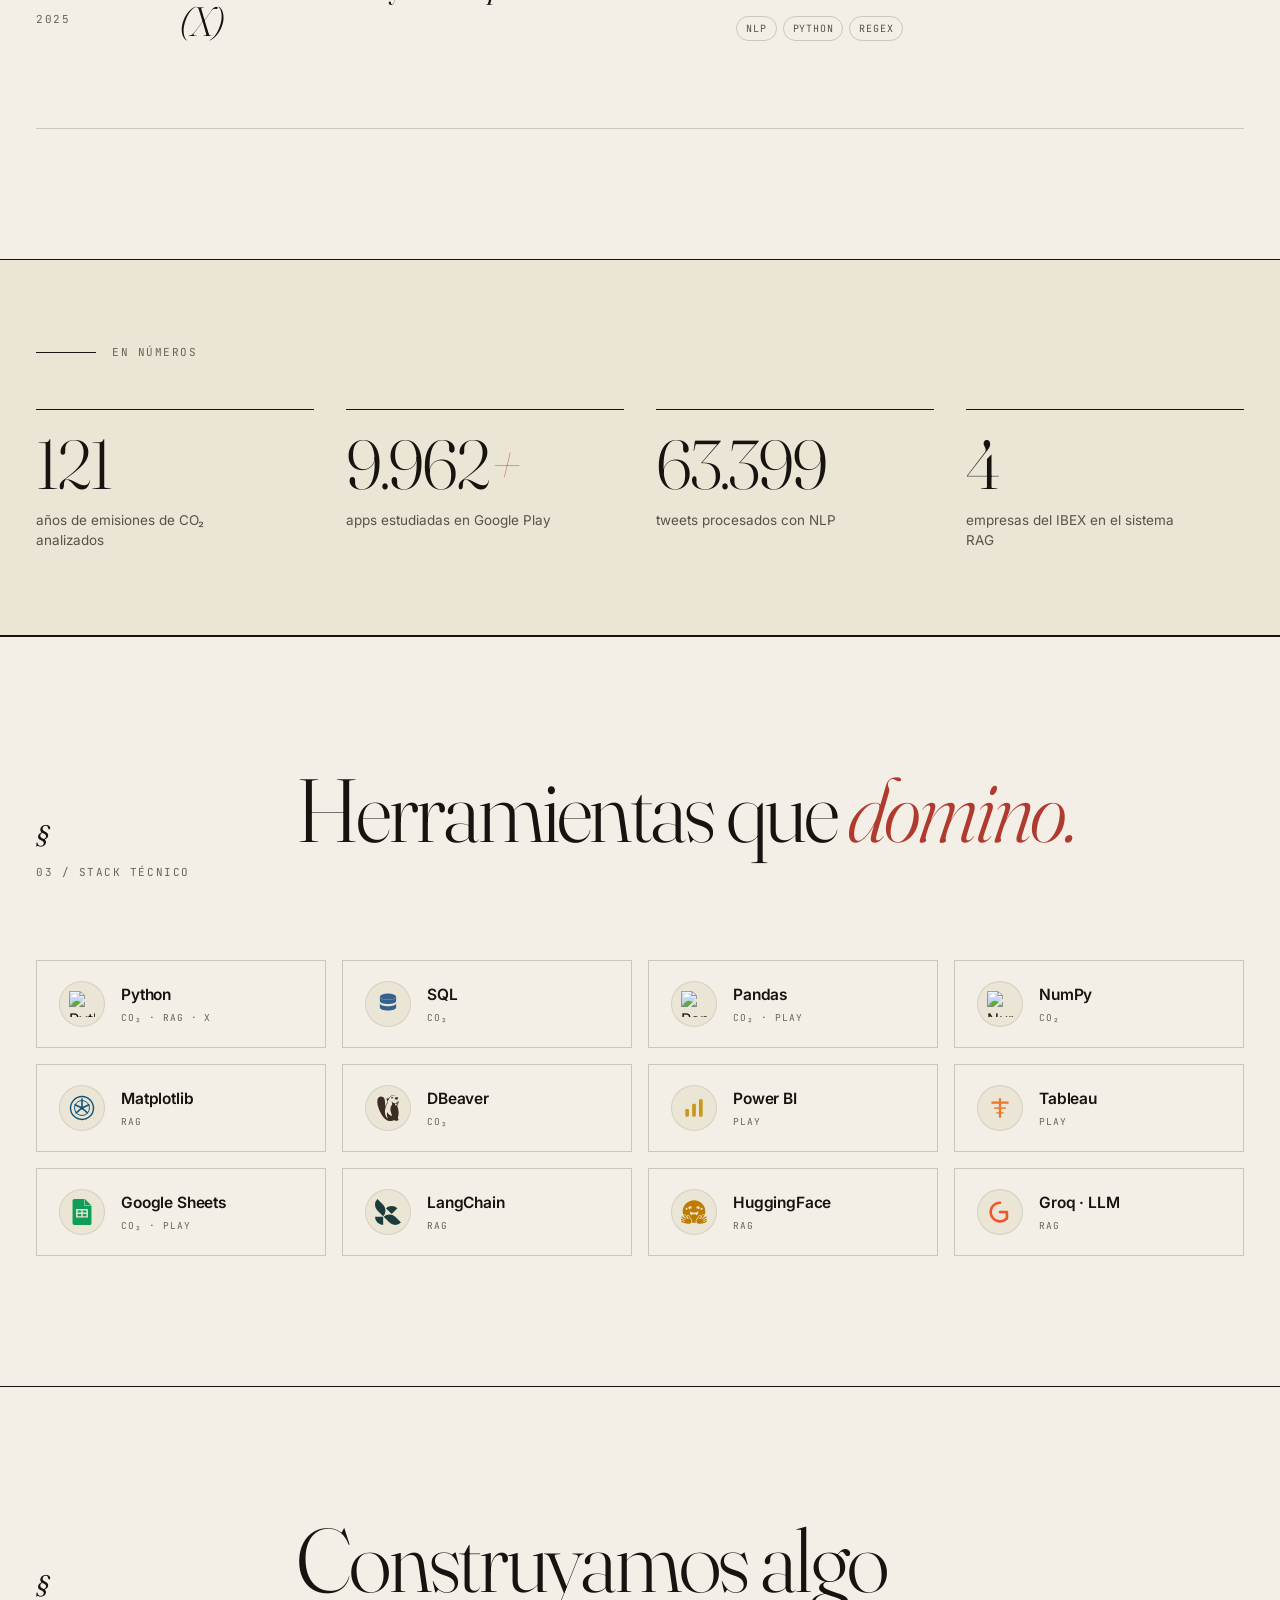
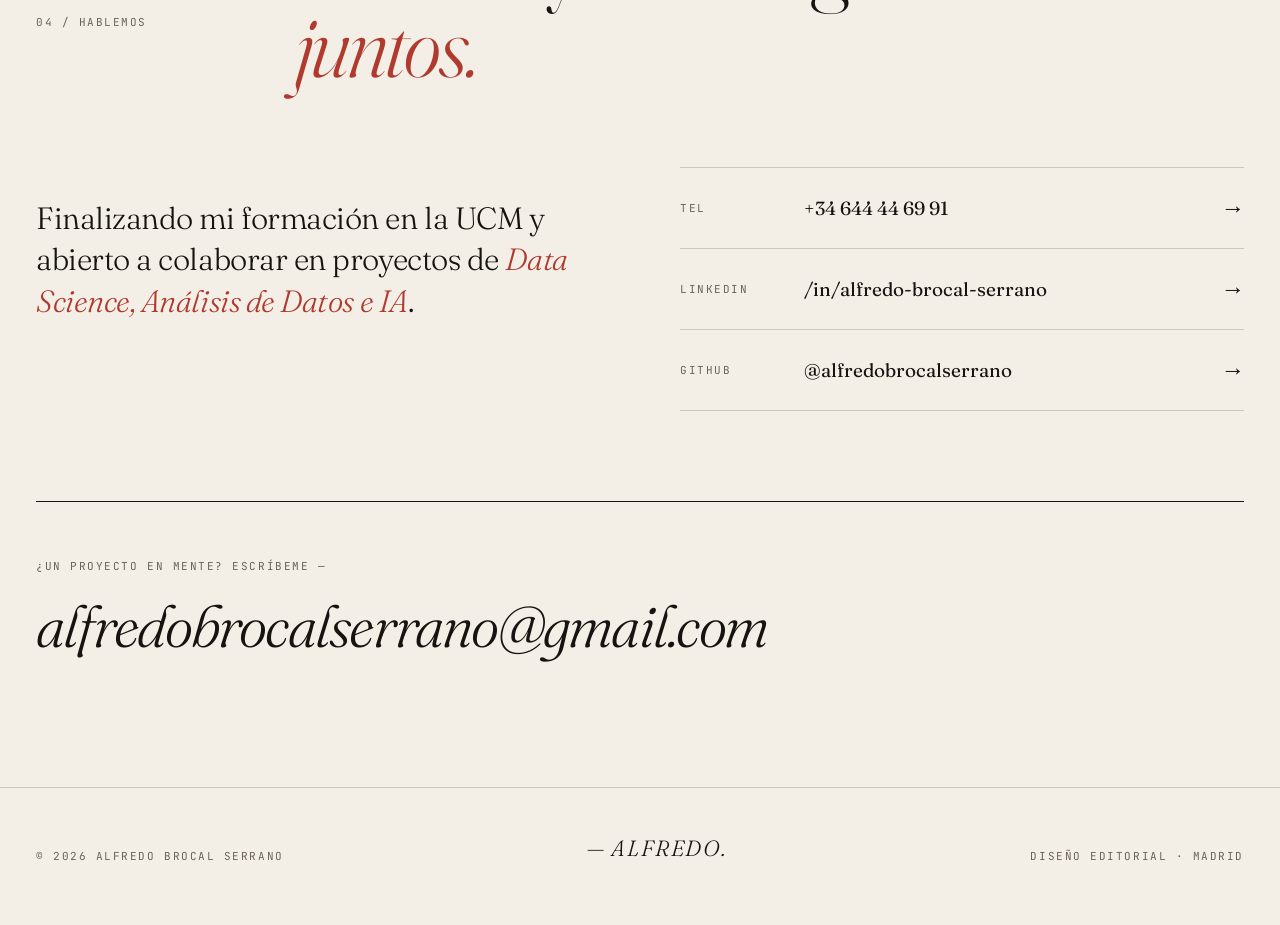
==== commit 3d71f7da: "Update degree to graduated; replace tool marquee with static logo grid - Degree in Information & Dig" ====
--- a/index.html
+++ b/index.html
@@ -14,7 +14,7 @@
 <link rel="preconnect" href="https://fonts.googleapis.com" />
 <link rel="preconnect" href="https://fonts.gstatic.com" crossorigin />
 <link href="https://fonts.googleapis.com/css2?family=Fraunces:ital,opsz,wght@0,9..144,200;0,9..144,300;0,9..144,400;0,9..144,500;1,9..144,300;1,9..144,400&family=Inter:wght@300;400;500;600&family=JetBrains+Mono:wght@400;500&display=swap" rel="stylesheet" />
-<link rel="stylesheet" href="./styles.css?v=20260716b" />
+<link rel="stylesheet" href="./styles.css?v=20260721" />
 </head>
 <body>
 
@@ -197,8 +197,8 @@
       <p class="photo-caption" data-i18n="about.cap">Madrid, 2026. UCM, Máster en Data Science.</p>
     </div>
     <div class="about-text">
-      <p class="dropcap" data-reveal data-i18n="about.p1"><strong>Actualmente</strong> cursando el último año del Grado en Gestión de Información y Contenidos Digitales — una formación que me ha dado la base para entender cómo se organiza y fluye la información en el entorno digital.</p>
-      <p data-reveal data-i18n="about.p2">Para llevar estas habilidades al siguiente nivel, completé el certificado de <em>Google Data Analytics</em> y curso simultáneamente el <strong>Máster en Data Science en la UCM</strong>. Esta combinación me permite unir gestión estratégica con analítica avanzada.</p>
+      <p class="dropcap" data-reveal data-i18n="about.p1"><strong>Graduado</strong> en el Grado en Gestión de Información y Contenidos Digitales — una formación que me ha dado la base para entender cómo se organiza y fluye la información en el entorno digital.</p>
+      <p data-reveal data-i18n="about.p2">Para llevar estas habilidades al siguiente nivel, completé el certificado de <em>Google Data Analytics</em> y actualmente curso el <strong>Máster en Data Science en la UCM</strong>. Esta combinación me permite unir gestión estratégica con analítica avanzada.</p>
       <p data-reveal data-i18n="about.p3">Mi objetivo: usar Python y SQL para transformar datos en bruto en <em>conocimiento accionable</em> y visualizaciones de alto impacto.</p>
 
       <div class="currently" data-reveal>
@@ -241,7 +241,7 @@
         <span class="tl-year" data-i18n="tl.1y">Grado universitario</span>
         <h4 data-i18n="tl.1t">Gestión de Información y Contenidos Digitales</h4>
         <p data-i18n="tl.1d">Base en cómo se organiza, gestiona y fluye la información en entornos digitales.</p>
-        <span class="tl-status live"><span class="d"></span><span data-i18n="tl.1s">Último año</span></span>
+        <span class="tl-status"><span class="d"></span><span data-i18n="tl.1s">Graduado</span></span>
       </div>
       <div class="tl-item" data-reveal>
         <span class="tl-year" data-i18n="tl.2y">Certificación profesional</span>
@@ -371,26 +371,54 @@
     <h2><span data-i18n="skills.h2a">Herramientas que</span> <em data-i18n="skills.h2b">domino.</em></h2>
   </div>
 
-  <div class="tools-band" data-reveal>
-    <div class="tool-marquee">
-      <div class="tool-track" data-tools="a">
-        <span class="tool-chip"><svg viewBox="0 0 24 24" fill="currentColor"><path d="M11.9 0C5.4 0 5.8 2.8 5.8 2.8v3h6.2v.9H3.4S0 6.4 0 12s2.9 5.5 2.9 5.5h2.2v-3.2s-.1-2.9 2.8-2.9h6.2s2.7.1 2.7-2.6V2.8S17.3 0 11.9 0z"/><path d="M12.1 24c6.5 0 6.1-2.8 6.1-2.8v-3h-6.2v-.9h8.6S24 17.6 24 12s-2.9-5.5-2.9-5.5h-2.2v3.2s.1 2.9-2.8 2.9H9.9s-2.7-.1-2.7 2.6v4.9S6.7 24 12.1 24z"/></svg><span class="tname">Python</span><span class="tref">CO₂·RAG·X</span></span>
-        <span class="tool-chip"><svg viewBox="0 0 24 24" fill="none" stroke="currentColor" stroke-width="1.5"><ellipse cx="12" cy="5" rx="8" ry="3"/><path d="M4 5v6c0 1.7 3.6 3 8 3s8-1.3 8-3V5"/><path d="M4 11v6c0 1.7 3.6 3 8 3s8-1.3 8-3v-6"/></svg><span class="tname">SQL</span><span class="tref">CO₂</span></span>
-        <span class="tool-chip"><svg viewBox="0 0 24 24" fill="currentColor"><rect x="2" y="4" width="20" height="3"/><rect x="2" y="9" width="14" height="3"/><rect x="2" y="14" width="18" height="3"/><rect x="2" y="19" width="10" height="3"/></svg><span class="tname">Pandas</span><span class="tref">CO₂·Play</span></span>
-        <span class="tool-chip"><svg viewBox="0 0 24 24" fill="currentColor"><path d="M3 3h4l3 8h2l3-8h4v18h-4v-9l-2 6h-4l-2-6v9H3z"/></svg><span class="tname">NumPy</span><span class="tref">CO₂</span></span>
-        <span class="tool-chip"><svg viewBox="0 0 24 24" fill="none" stroke="currentColor" stroke-width="1.5"><circle cx="12" cy="12" r="9"/><path d="M6 15l3-4 3 2 4-6"/></svg><span class="tname">Matplotlib</span><span class="tref">RAG</span></span>
-        <span class="tool-chip"><svg viewBox="0 0 24 24" fill="none" stroke="currentColor" stroke-width="1.5"><ellipse cx="10" cy="6" rx="7" ry="2.6"/><path d="M3 6v5c0 1.4 3.1 2.6 7 2.6s7-1.2 7-2.6V6"/><circle cx="17" cy="16" r="3.5"/><path d="M19.5 18.5L22 21"/></svg><span class="tname">DBeaver</span><span class="tref">CO₂</span></span>
-      </div>
-    </div>
-    <div class="tool-marquee">
-      <div class="tool-track rev" data-tools="b">
-        <span class="tool-chip"><svg viewBox="0 0 24 24" fill="currentColor"><rect x="3" y="14" width="4" height="7"/><rect x="10" y="9" width="4" height="12"/><rect x="17" y="4" width="4" height="17"/></svg><span class="tname">Power BI</span><span class="tref">Play</span></span>
-        <span class="tool-chip"><svg viewBox="0 0 24 24" fill="currentColor"><rect x="11" y="3" width="2" height="6"/><rect x="11" y="15" width="2" height="6"/><rect x="3" y="11" width="6" height="2"/><rect x="15" y="11" width="6" height="2"/><rect x="10" y="10" width="4" height="4"/></svg><span class="tname">Tableau</span><span class="tref">Play</span></span>
-        <span class="tool-chip"><svg viewBox="0 0 24 24" fill="none" stroke="currentColor" stroke-width="1.5"><rect x="3" y="3" width="18" height="18" rx="1"/><line x1="3" y1="9" x2="21" y2="9"/><line x1="3" y1="15" x2="21" y2="15"/><line x1="12" y1="3" x2="12" y2="21"/></svg><span class="tname">Google Sheets</span><span class="tref">CO₂·Play</span></span>
-        <span class="tool-chip"><svg viewBox="0 0 24 24" fill="none" stroke="currentColor" stroke-width="1.5"><rect x="3" y="9" width="11" height="6" rx="3"/><rect x="10" y="9" width="11" height="6" rx="3"/></svg><span class="tname">LangChain</span><span class="tref">RAG</span></span>
-        <span class="tool-chip"><svg viewBox="0 0 24 24" fill="none" stroke="currentColor" stroke-width="1.5"><path d="M12 2l9 5-9 5-9-5z" fill="currentColor" stroke="none"/><path d="M3 12l9 5 9-5"/><path d="M3 17l9 5 9-5"/></svg><span class="tname">ChromaDB</span><span class="tref">RAG</span></span>
-        <span class="tool-chip"><svg viewBox="0 0 24 24" fill="none" stroke="currentColor" stroke-width="1.5"><circle cx="12" cy="12" r="9"/><path d="M8 12c0-3 2-5 4-5s4 2 4 5-2 5-4 5"/><circle cx="9" cy="11" r="0.8" fill="currentColor"/></svg><span class="tname">Groq · LLM</span><span class="tref">RAG</span></span>
-      </div>
+  <div class="tools-grid" data-reveal>
+    <div class="tool-card">
+      <div class="tool-logo"><img src="./assets/logos/python.svg" alt="Python" loading="lazy" /></div>
+      <div class="tool-info"><span class="tname">Python</span><span class="tref">CO₂ · RAG · X</span></div>
+    </div>
+    <div class="tool-card">
+      <div class="tool-logo"><img src="./assets/logos/sql.svg" alt="SQL" loading="lazy" /></div>
+      <div class="tool-info"><span class="tname">SQL</span><span class="tref">CO₂</span></div>
+    </div>
+    <div class="tool-card">
+      <div class="tool-logo"><img src="./assets/logos/pandas.svg" alt="Pandas" loading="lazy" /></div>
+      <div class="tool-info"><span class="tname">Pandas</span><span class="tref">CO₂ · Play</span></div>
+    </div>
+    <div class="tool-card">
+      <div class="tool-logo"><img src="./assets/logos/numpy.svg" alt="NumPy" loading="lazy" /></div>
+      <div class="tool-info"><span class="tname">NumPy</span><span class="tref">CO₂</span></div>
+    </div>
+    <div class="tool-card">
+      <div class="tool-logo"><img src="./assets/logos/matplotlib.svg" alt="Matplotlib" loading="lazy" /></div>
+      <div class="tool-info"><span class="tname">Matplotlib</span><span class="tref">RAG</span></div>
+    </div>
+    <div class="tool-card">
+      <div class="tool-logo"><img src="./assets/logos/dbeaver.svg" alt="DBeaver" loading="lazy" /></div>
+      <div class="tool-info"><span class="tname">DBeaver</span><span class="tref">CO₂</span></div>
+    </div>
+    <div class="tool-card">
+      <div class="tool-logo"><img src="./assets/logos/powerbi.svg" alt="Power BI" loading="lazy" /></div>
+      <div class="tool-info"><span class="tname">Power BI</span><span class="tref">Play</span></div>
+    </div>
+    <div class="tool-card">
+      <div class="tool-logo"><img src="./assets/logos/tableau.svg" alt="Tableau" loading="lazy" /></div>
+      <div class="tool-info"><span class="tname">Tableau</span><span class="tref">Play</span></div>
+    </div>
+    <div class="tool-card">
+      <div class="tool-logo"><img src="./assets/logos/googlesheets.svg" alt="Google Sheets" loading="lazy" /></div>
+      <div class="tool-info"><span class="tname">Google Sheets</span><span class="tref">CO₂ · Play</span></div>
+    </div>
+    <div class="tool-card">
+      <div class="tool-logo"><img src="./assets/logos/langchain.svg" alt="LangChain" loading="lazy" /></div>
+      <div class="tool-info"><span class="tname">LangChain</span><span class="tref">RAG</span></div>
+    </div>
+    <div class="tool-card">
+      <div class="tool-logo"><img src="./assets/logos/huggingface.svg" alt="HuggingFace" loading="lazy" /></div>
+      <div class="tool-info"><span class="tname">HuggingFace</span><span class="tref">RAG</span></div>
+    </div>
+    <div class="tool-card">
+      <div class="tool-logo"><img src="./assets/logos/groq.svg" alt="Groq" loading="lazy" /></div>
+      <div class="tool-info"><span class="tname">Groq · LLM</span><span class="tref">RAG</span></div>
     </div>
   </div>
 </section>
@@ -471,6 +499,6 @@
 
 <script src="./lib/gsap.min.js?v=20260716" defer></script>
 <script src="./lib/ScrollTrigger.min.js?v=20260716" defer></script>
-<script src="./main.js?v=20260716b" defer></script>
+<script src="./main.js?v=20260721" defer></script>
 </body>
 </html>
--- a/styles.css
+++ b/styles.css
@@ -1054,53 +1054,57 @@
 .nav-links a.active .n { color: rgba(243, 239, 230, 0.6); }
 
 /* ============================================================
-   Tools marquee (Sharebien-style logo carousel)
-   ============================================================ */
-.tools-band { margin-top: 24px; }
-.tool-marquee {
-  overflow: hidden;
-  padding: 11px 0;
-  -webkit-mask-image: linear-gradient(90deg, transparent, #000 8%, #000 92%, transparent);
-  mask-image: linear-gradient(90deg, transparent, #000 8%, #000 92%, transparent);
-}
-.tool-track {
+   Tools — static grid of logo blocks
+   ============================================================ */
+.tools-grid {
+  display: grid;
+  grid-template-columns: repeat(4, 1fr);
+  gap: 16px;
+}
+@media (max-width: 900px) { .tools-grid { grid-template-columns: repeat(3, 1fr); } }
+@media (max-width: 620px) { .tools-grid { grid-template-columns: repeat(2, 1fr); gap: 12px; } }
+.tool-card {
   display: flex;
+  align-items: center;
   gap: 16px;
-  width: max-content;
-  animation: marq 44s linear infinite;
-}
-.tool-track.rev { animation: marqRev 52s linear infinite; }
-.tools-band:hover .tool-track { animation-play-state: paused; }
-.tool-chip {
-  display: inline-flex;
-  align-items: center;
-  gap: 12px;
-  padding: 14px 24px;
+  padding: 20px 22px;
   border: 1px solid var(--line);
-  border-radius: 999px;
   background: var(--paper);
+  transition: border-color 0.25s, background 0.25s, transform 0.25s, box-shadow 0.25s;
+}
+.tool-card:hover {
+  border-color: var(--ink);
+  background: var(--paper-2);
+  transform: translateY(-3px);
+  box-shadow: 6px 6px 0 var(--ink);
+}
+.tool-logo {
+  flex: 0 0 auto;
+  width: 46px; height: 46px;
+  border-radius: 50%;
+  background: var(--paper-2);
+  border: 1px solid var(--line-soft);
+  display: flex; align-items: center; justify-content: center;
+  transition: background 0.25s, border-color 0.25s;
+}
+.tool-card:hover .tool-logo { background: var(--paper); border-color: var(--line); }
+.tool-logo img {
+  width: 26px; height: 26px;
+  display: block;
+  transition: transform 0.3s ease;
+}
+.tool-card:hover .tool-logo img { transform: scale(1.12); }
+.tool-info { display: flex; flex-direction: column; gap: 4px; min-width: 0; }
+.tool-info .tname {
+  font-size: 15.5px; font-weight: 600; letter-spacing: -0.01em;
+  color: var(--ink);
+  white-space: nowrap; overflow: hidden; text-overflow: ellipsis;
+}
+.tool-info .tref {
+  font-family: 'JetBrains Mono', monospace;
+  font-size: 9.5px; letter-spacing: 0.1em; text-transform: uppercase;
   color: var(--ink-soft);
-  white-space: nowrap;
-  transition: color 0.25s, border-color 0.25s, background 0.25s, transform 0.25s;
-}
-.tool-chip svg { width: 24px; height: 24px; flex: 0 0 auto; transition: transform 0.3s ease; }
-.tool-chip .tname { font-size: 15px; font-weight: 500; letter-spacing: -0.01em; }
-.tool-chip .tref {
-  font-family: 'JetBrains Mono', monospace;
-  font-size: 9px; letter-spacing: 0.1em; text-transform: uppercase;
-  color: var(--ink-soft);
-  padding-left: 10px; margin-left: 4px;
-  border-left: 1px solid var(--line-soft);
-  transition: color 0.25s, border-color 0.25s;
-}
-.tool-chip:hover {
-  color: var(--accent);
-  border-color: var(--accent);
-  background: var(--paper-2);
-  transform: translateY(-2px);
-}
-.tool-chip:hover svg { transform: scale(1.12) rotate(-4deg); }
-.tool-chip:hover .tref { color: var(--accent); border-color: rgba(176,58,46,0.35); }
+}
 
 /* ============================================================
    Timeline — education (inside About)
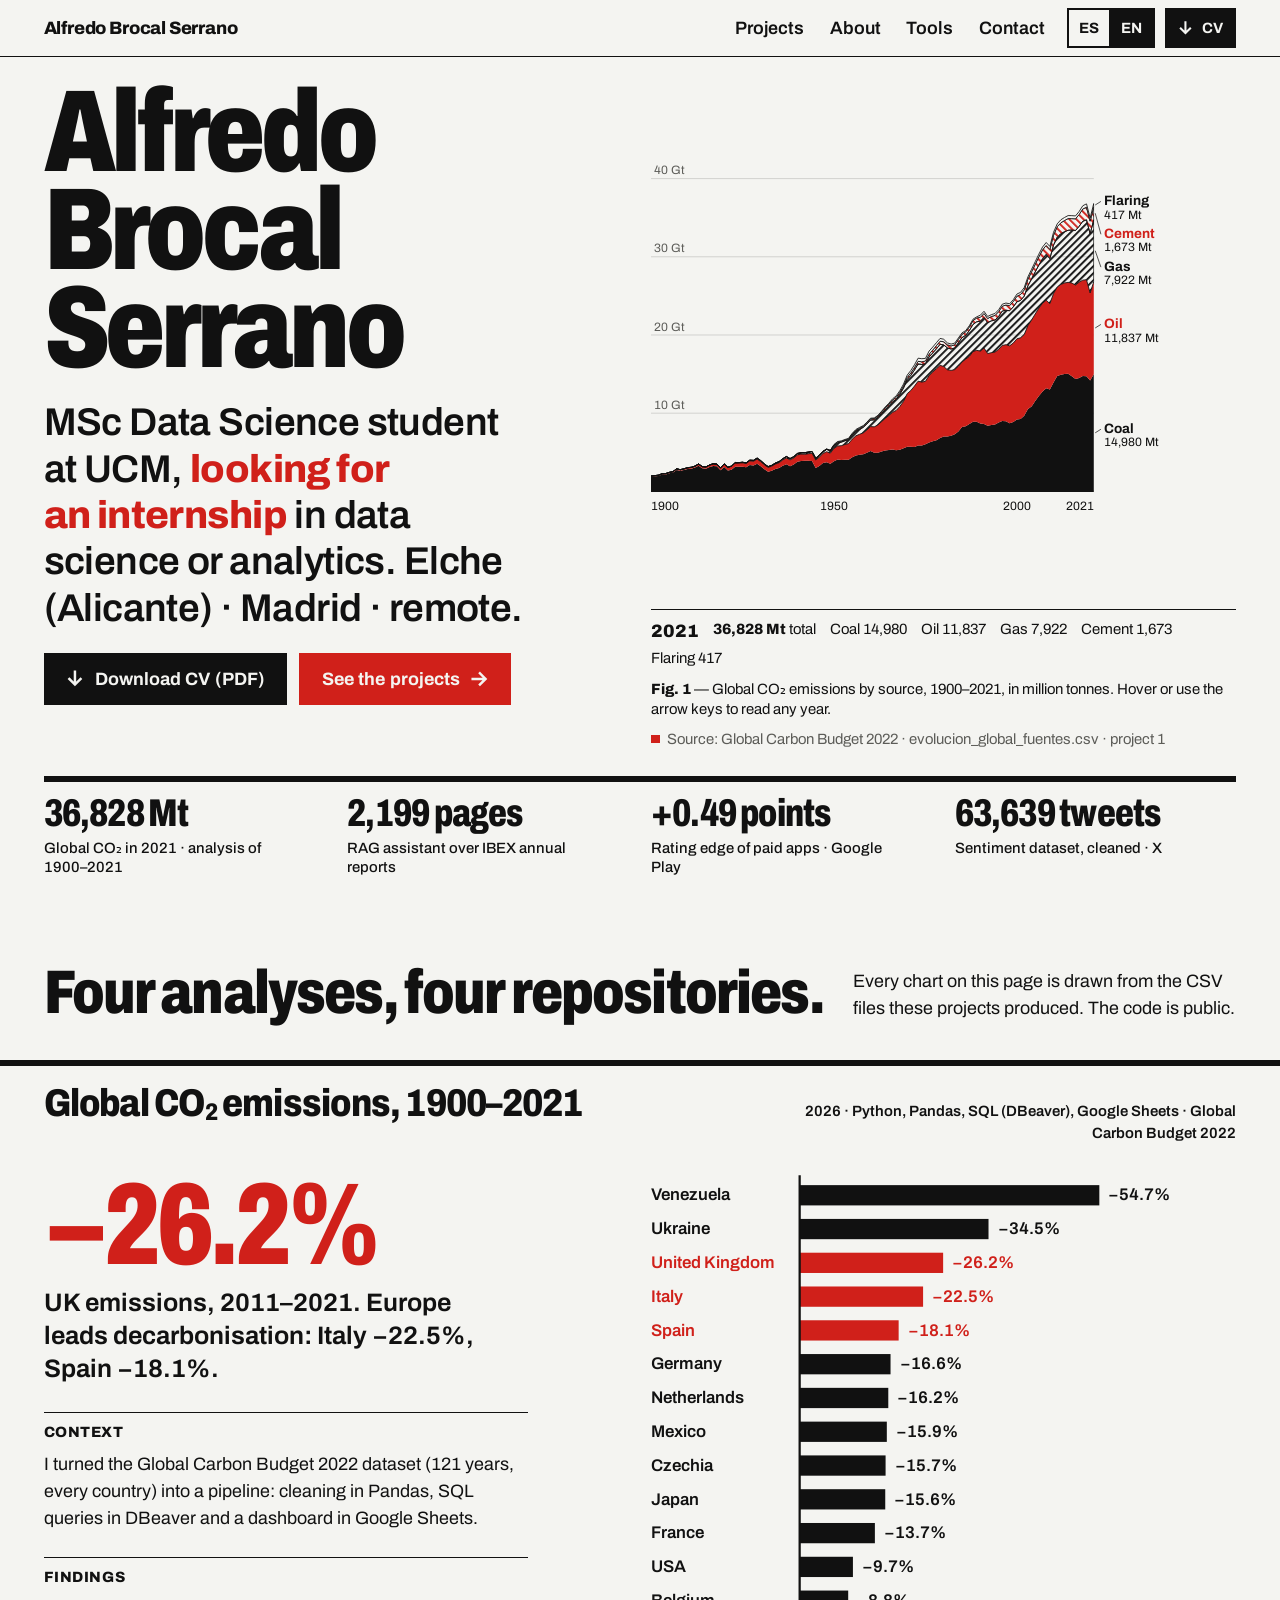
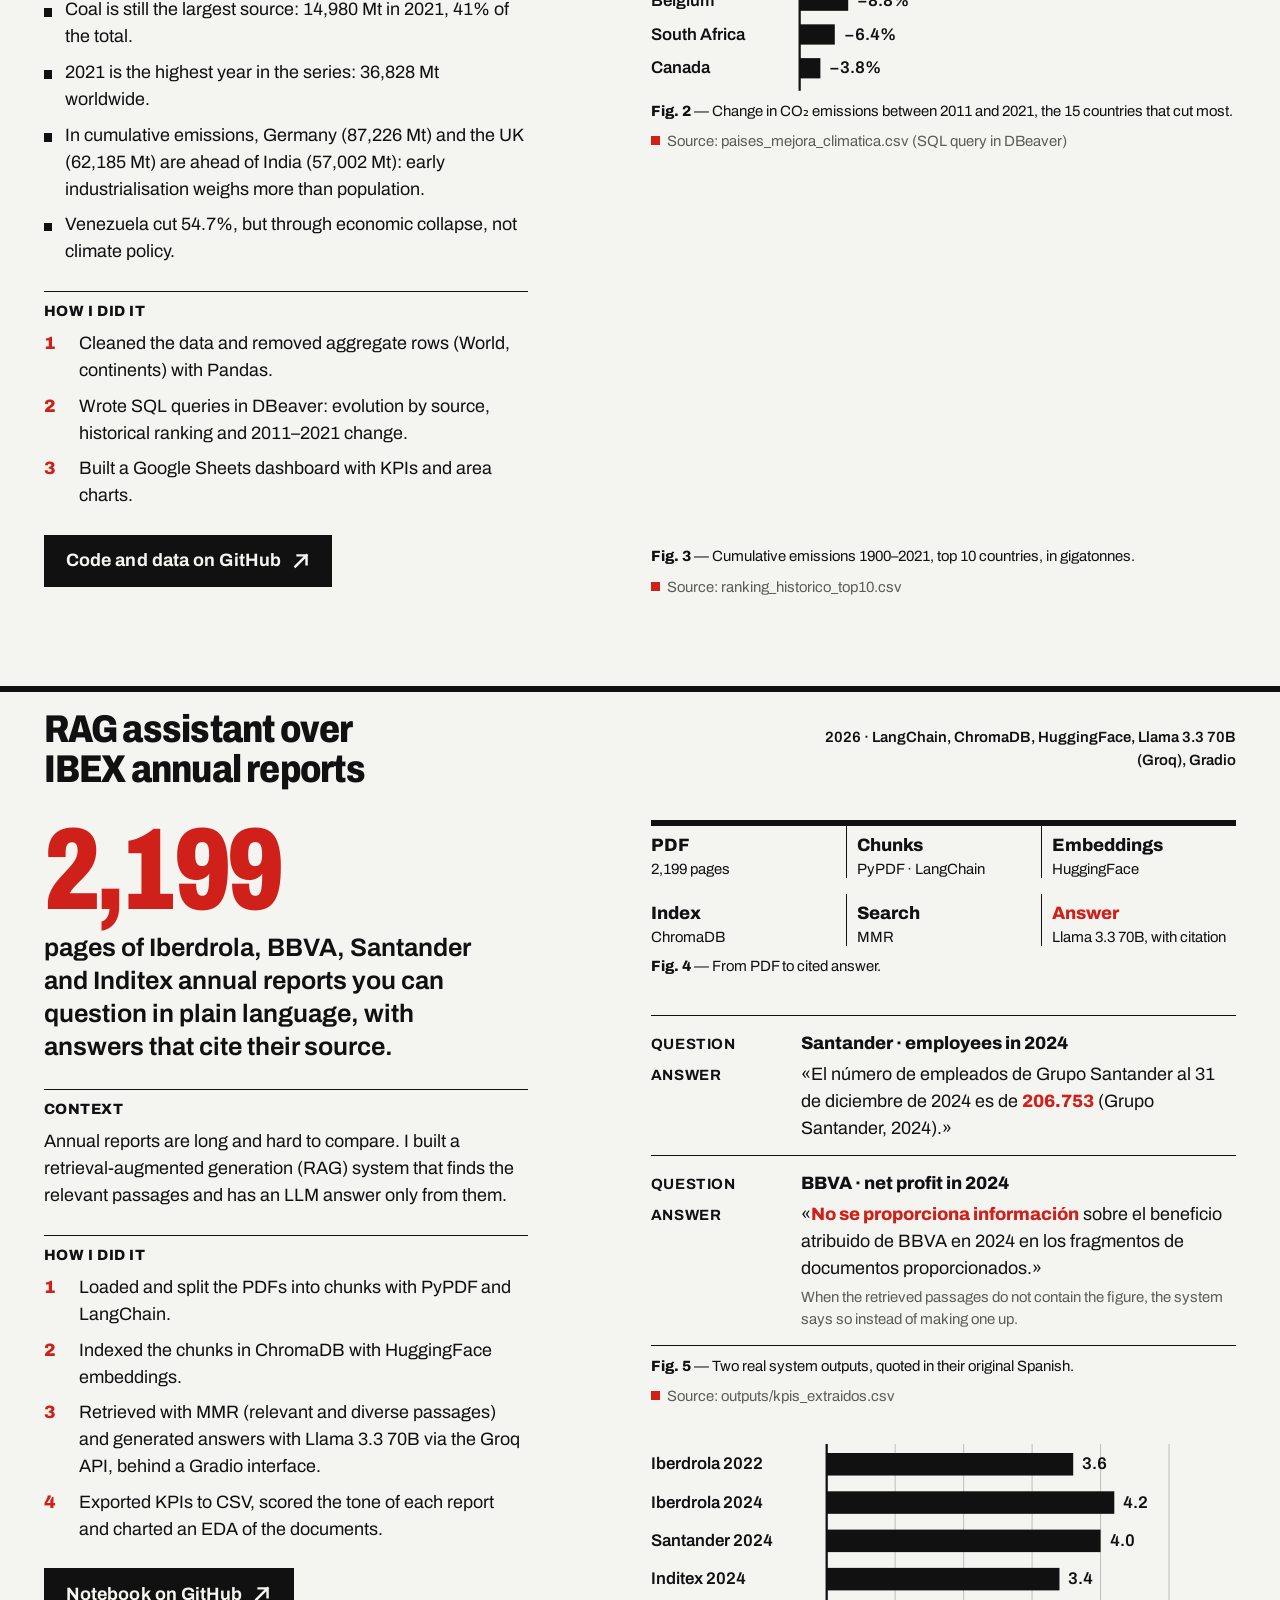
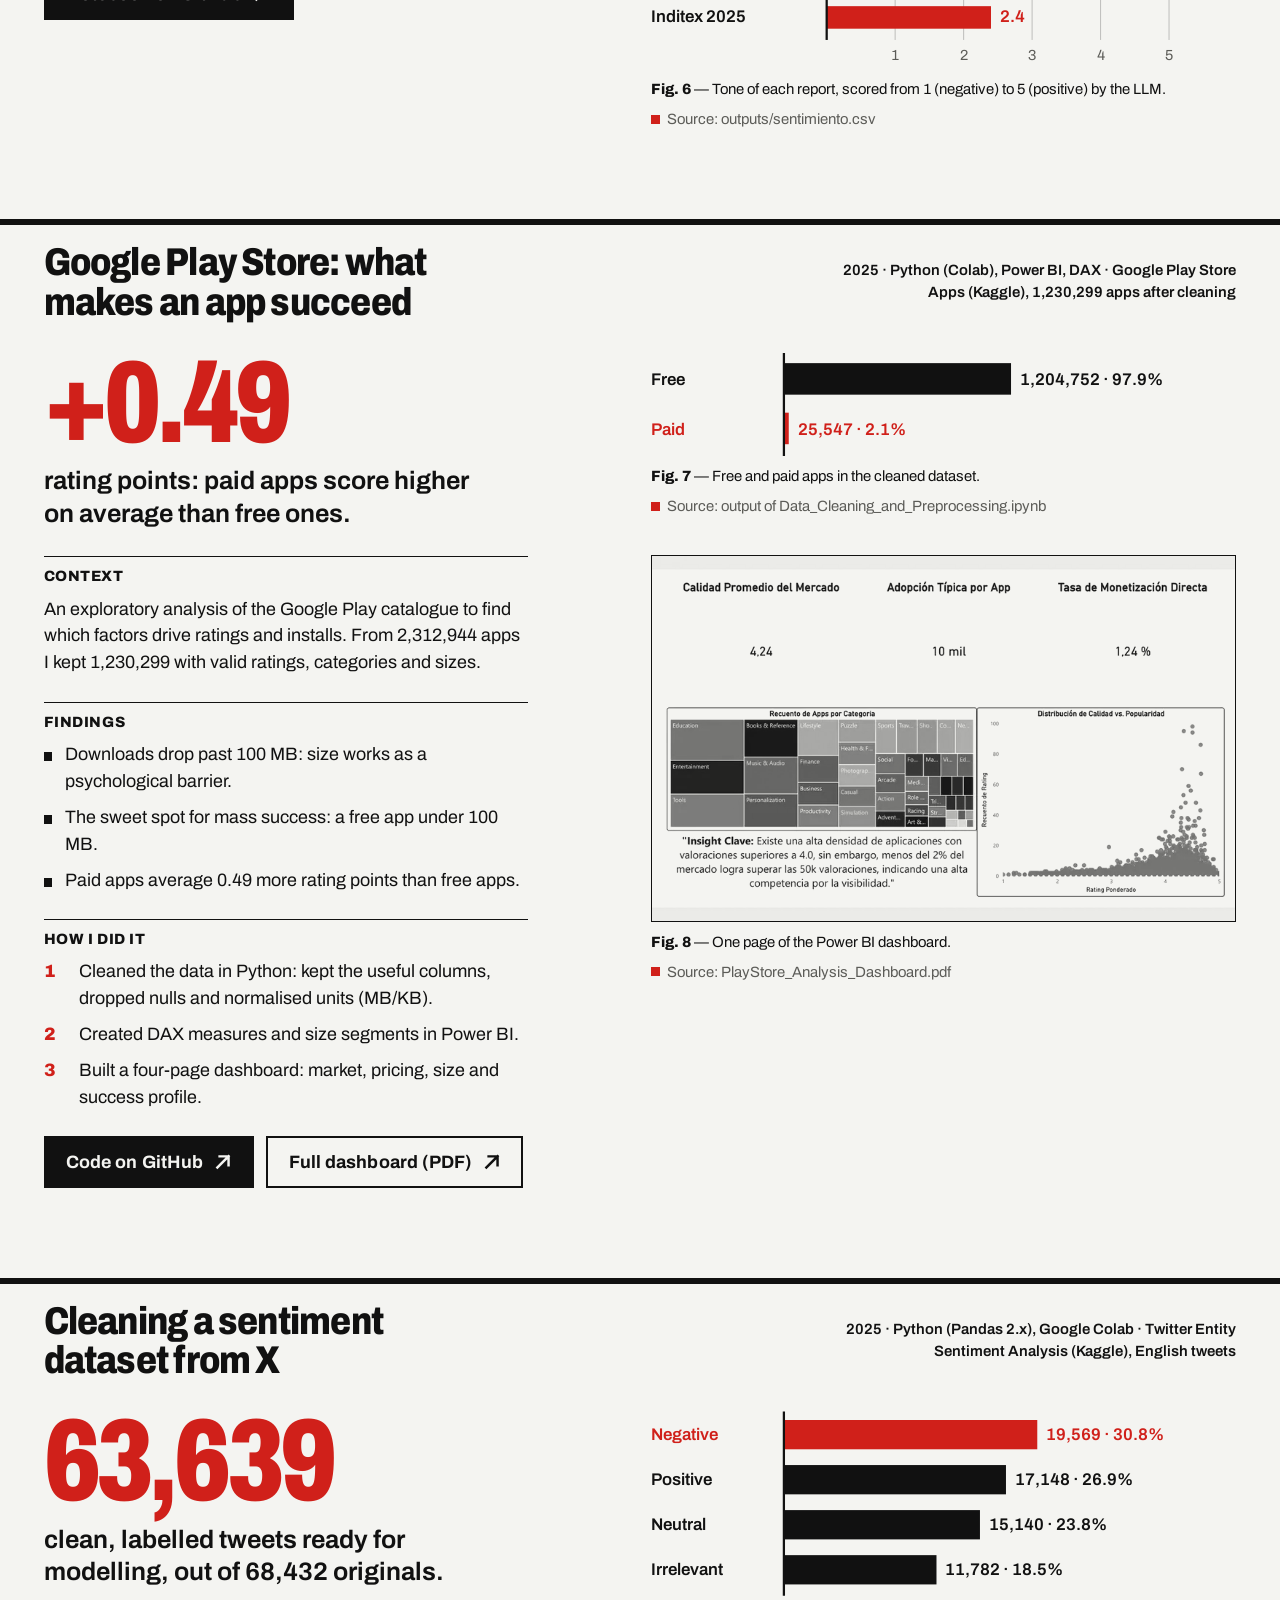
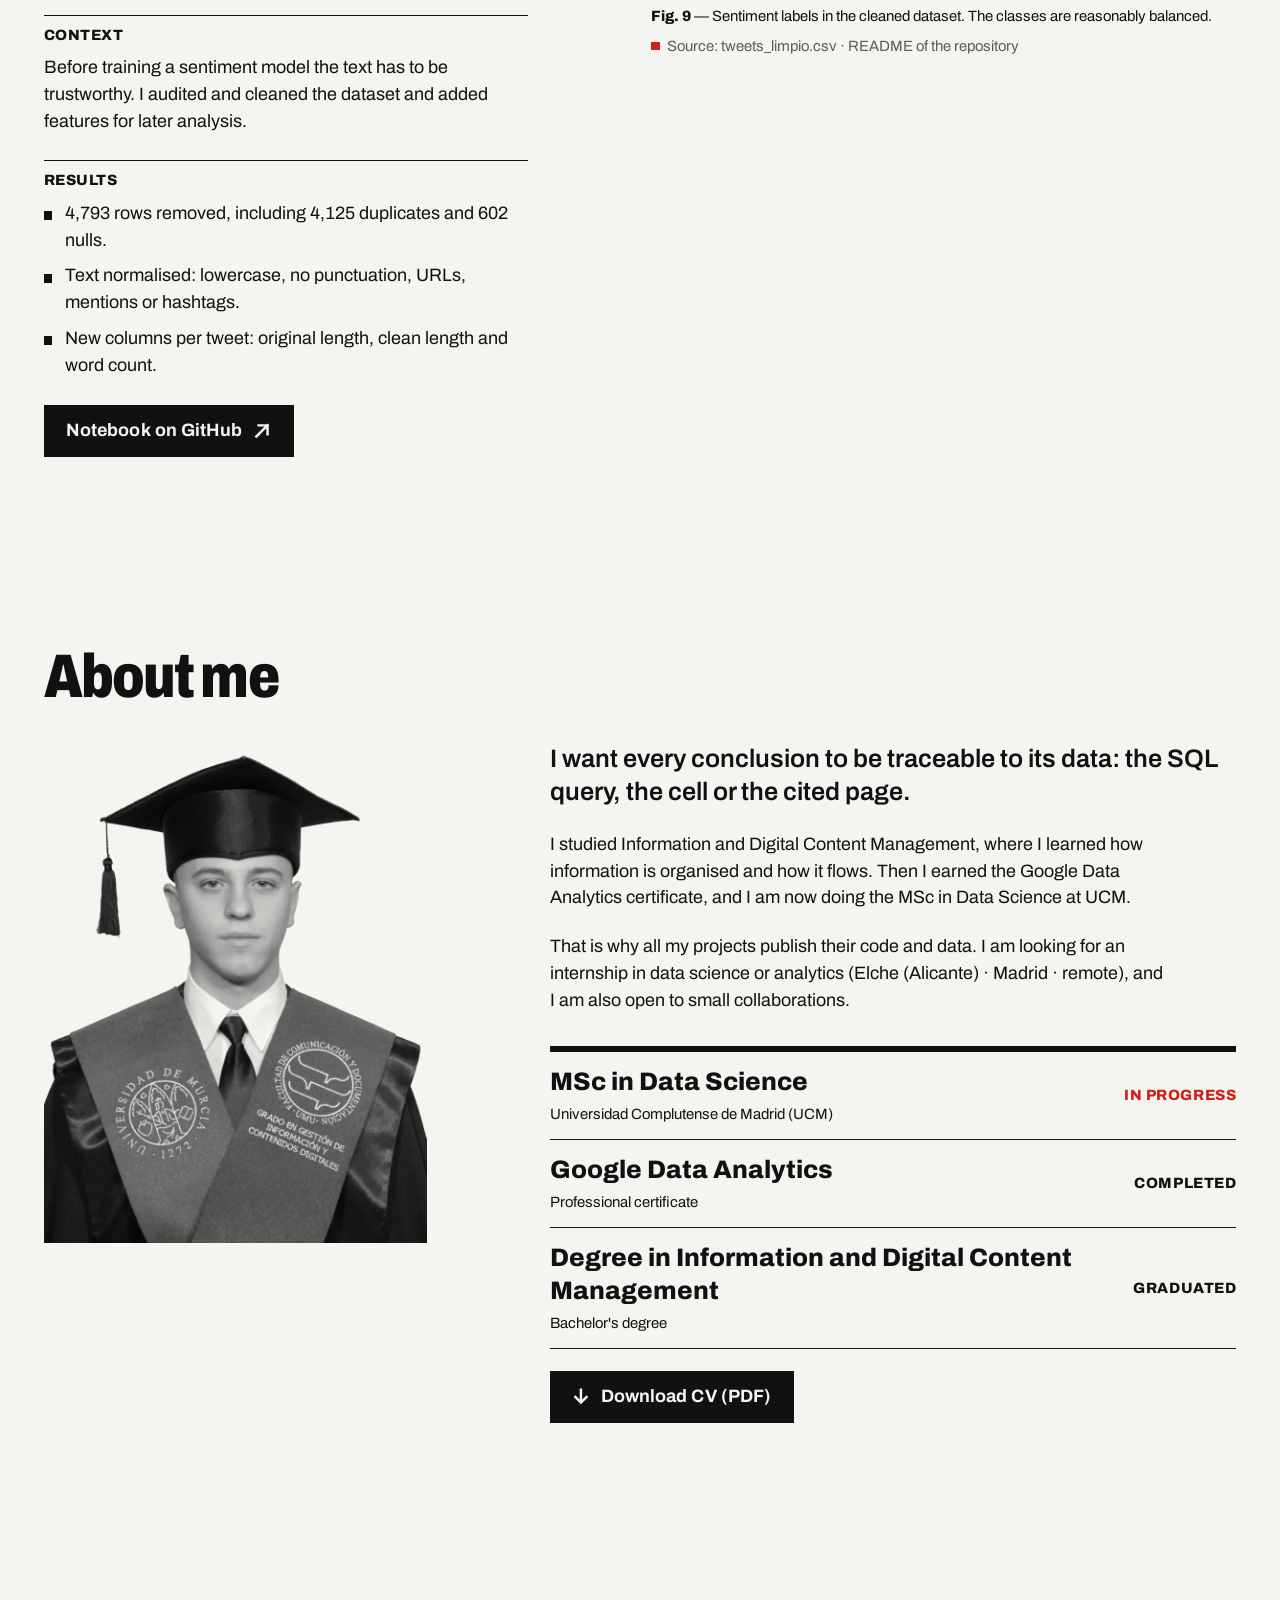
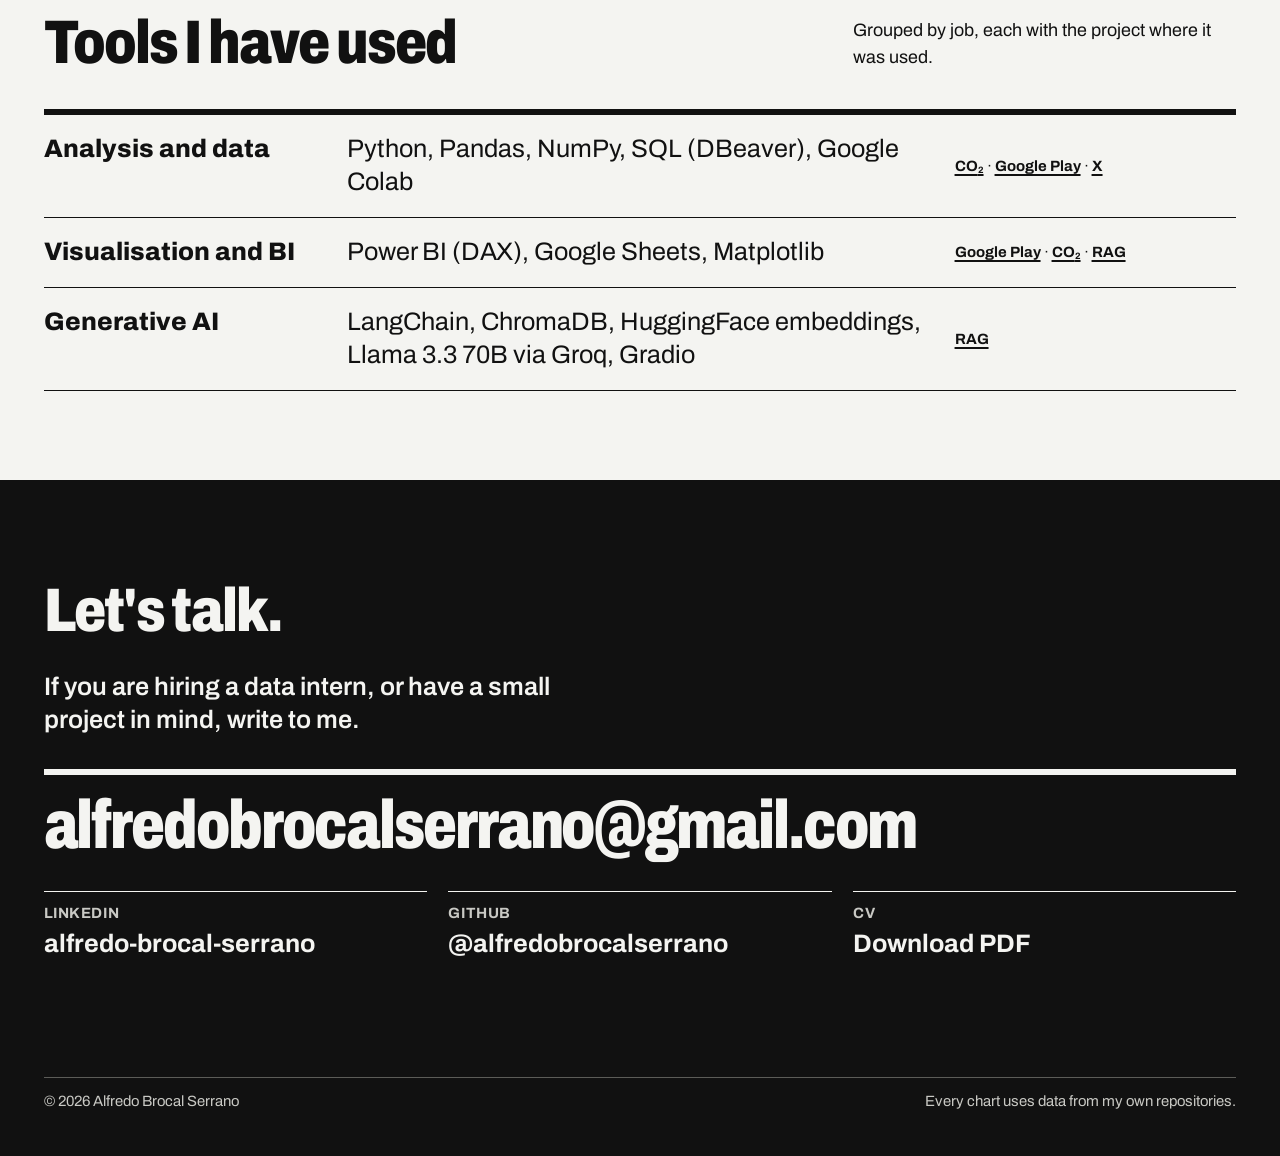
==== commit 8e16c9ac: "Rediseño completo: cartel suizo de datos Sustituye la versión editorial (etiquetada como v1-editoria" ====
--- a/index.html
+++ b/index.html
@@ -1,504 +1,372 @@
-<!DOCTYPE html>
+<!doctype html>
 <html lang="es">
 <head>
-<meta charset="UTF-8" />
-<meta name="viewport" content="width=device-width, initial-scale=1.0" />
-<meta name="description" id="metaDesc" content="Alfredo Brocal Serrano — Data Scientist &amp; Analyst. Portfolio editorial con proyectos de análisis de datos, Python, SQL e IA." />
-<meta property="og:title" content="Alfredo Brocal Serrano — Data Scientist &amp; Analyst" />
-<meta property="og:description" content="Portfolio editorial de data scientist: CO₂, RAG, Google Play, X. Python · SQL · Pandas." />
-<meta property="og:type" content="website" />
-<meta property="og:image" content="./assets/project-co2.jpg" />
-<meta name="theme-color" content="#f3efe6" />
-<link rel="icon" href="data:image/svg+xml,<svg xmlns='http://www.w3.org/2000/svg' viewBox='0 0 100 100'><rect width='100' height='100' fill='%23f3efe6'/><text x='50' y='82' font-size='75' font-family='Georgia,serif' fill='%23161310' font-style='italic' text-anchor='middle'>A</text></svg>" />
-<title>Alfredo Brocal Serrano — Data Scientist &amp; Analyst</title>
-<link rel="preconnect" href="https://fonts.googleapis.com" />
-<link rel="preconnect" href="https://fonts.gstatic.com" crossorigin />
-<link href="https://fonts.googleapis.com/css2?family=Fraunces:ital,opsz,wght@0,9..144,200;0,9..144,300;0,9..144,400;0,9..144,500;1,9..144,300;1,9..144,400&family=Inter:wght@300;400;500;600&family=JetBrains+Mono:wght@400;500&display=swap" rel="stylesheet" />
-<link rel="stylesheet" href="./styles.css?v=20260721" />
+<meta charset="utf-8">
+<meta name="viewport" content="width=device-width, initial-scale=1">
+<title>Alfredo Brocal Serrano · Data Science</title>
+<meta name="description" content="Estudiante del Máster en Data Science (UCM) que busca prácticas. Elche (Alicante) · Madrid · remoto. Cuatro proyectos con datos reales: CO₂, un asistente RAG, Google Play y sentimiento en X.">
+<link rel="canonical" href="https://portfolio-alfredo-brocal.vercel.app/">
+<meta property="og:type" content="website">
+<meta property="og:url" content="https://portfolio-alfredo-brocal.vercel.app/">
+<meta property="og:title" content="Alfredo Brocal Serrano · Data Science">
+<meta property="og:description" content="Máster en Data Science (UCM). Busco prácticas · Elche (Alicante) · Madrid · remoto. Cuatro análisis con datos reales y código en GitHub.">
+<meta property="og:image" content="https://portfolio-alfredo-brocal.vercel.app/assets/og.png">
+<meta property="og:image:width" content="1200">
+<meta property="og:image:height" content="630">
+<meta name="twitter:card" content="summary_large_image">
+<meta name="theme-color" content="#f4f4f1">
+<link rel="icon" href="./assets/favicon.svg" type="image/svg+xml">
+<link rel="preload" href="./assets/fonts/archivo-latin.woff2" as="font" type="font/woff2" crossorigin>
+<link rel="stylesheet" href="./styles.css">
+<script type="application/ld+json">
+{
+  "@context": "https://schema.org",
+  "@type": "Person",
+  "name": "Alfredo Brocal Serrano",
+  "jobTitle": "Data Scientist & Analyst",
+  "url": "https://portfolio-alfredo-brocal.vercel.app/",
+  "image": "https://portfolio-alfredo-brocal.vercel.app/assets/img/portrait.jpg",
+  "email": "mailto:alfredobrocalserrano@gmail.com",
+  "sameAs": [
+    "https://www.linkedin.com/in/alfredo-brocal-serrano-a0b1a73ab/",
+    "https://github.com/alfredobrocalserrano"
+  ],
+  "alumniOf": {
+    "@type": "CollegeOrUniversity",
+    "name": "Universidad de Murcia",
+    "url": "https://www.um.es/"
+  },
+  "knowsAbout": ["Python", "SQL", "Pandas", "Power BI", "RAG", "LangChain"]
+}
+</script>
+<script>document.documentElement.classList.add('js');</script>
 </head>
 <body>
-
-<!-- Preloader -->
-<div class="preloader" id="preloader" aria-hidden="true">
-  <div class="preloader-top mono">
-    <span>Portfolio · Vol. 01</span>
-    <span>Madrid · ES</span>
-  </div>
-  <div class="preloader-name">Alfredo <span class="amp">&amp;</span> los datos</div>
-  <div class="preloader-bottom">
-    <span class="mono" style="color:var(--ink-dim);">Cargando —</span>
-    <span class="preloader-counter" id="preloaderCounter">000</span>
-  </div>
-  <div class="preloader-bar"><i id="preloaderBarFill"></i></div>
-</div>
-
-<!-- Custom cursor (editorial arrow) -->
-<div class="cursor" id="cursor" aria-hidden="true">
-  <svg class="cursor-arrow" viewBox="0 0 24 24" fill="currentColor"><path d="M5 2l15 7.2-6.3 2.1L11.4 18z"/></svg>
-</div>
-
-<!-- Mobile overlay -->
-<div class="mobile-overlay" id="mobileOverlay" aria-hidden="true">
-  <button class="overlay-close" id="overlayClose" aria-label="Cerrar">×</button>
-  <nav class="overlay-nav">
-    <a href="#about" class="overlay-link"><span class="n">01</span><span data-i18n="nav.about">Sobre</span></a>
-    <a href="#projects" class="overlay-link"><span class="n">02</span><span data-i18n="nav.projects">Proyectos</span></a>
-    <a href="#skills" class="overlay-link"><span class="n">03</span><span data-i18n="nav.skills">Habilidades</span></a>
-    <a href="#contact" class="overlay-link"><span class="n">04</span><span data-i18n="nav.contact">Contacto</span></a>
+<svg width="0" height="0" style="position:absolute" aria-hidden="true">
+  <symbol id="i-down" viewBox="0 0 16 16"><path d="M8 1.5v11M3 8l5 5 5-5" fill="none" stroke="currentColor" stroke-width="2.2" stroke-linecap="square"/></symbol>
+  <symbol id="i-out" viewBox="0 0 16 16"><path d="M5 3h8v8M13 3 3 13" fill="none" stroke="currentColor" stroke-width="2.2" stroke-linecap="square"/></symbol>
+  <symbol id="i-right" viewBox="0 0 16 16"><path d="M1.5 8h11M8 3l5 5-5 5" fill="none" stroke="currentColor" stroke-width="2.2" stroke-linecap="square"/></symbol>
+</svg>
+
+<a class="skip" href="#main" data-en="Skip to content">Saltar al contenido</a>
+
+<header class="nav">
+  <div class="nav__inner">
+    <a class="nav__name" href="#top">Alfredo Brocal Serrano</a>
+    <nav class="nav__links" aria-label="Secciones" data-en-aria-label="Sections">
+      <a href="#proyectos" data-en="Projects">Proyectos</a>
+      <a href="#sobre-mi" data-en="About">Sobre mí</a>
+      <a href="#herramientas" data-en="Tools">Herramientas</a>
+      <a href="#contacto" data-en="Contact">Contacto</a>
+    </nav>
+    <div class="nav__tools">
+      <div class="lang" role="group" aria-label="Idioma" data-en-aria-label="Language">
+        <button type="button" data-lang="es" aria-pressed="true" lang="es">ES</button>
+        <button type="button" data-lang="en" aria-pressed="false" lang="en">EN</button>
+      </div>
+      <a class="btn" href="./assets/CV_Alfredo_Brocal_Serrano.pdf" download aria-label="Descargar CV en PDF" data-en-aria-label="Download CV as PDF"><svg aria-hidden="true"><use href="#i-down"/></svg><span>CV</span></a>
+    </div>
+  </div>
+</header>
+
+<main id="main">
+
+<section class="hero grid" id="top" aria-labelledby="hero-name">
+  <div class="hero__text">
+    <h1 id="hero-name"><span>Alfredo</span><span>Brocal</span><span>Serrano</span></h1>
+    <p class="hero__role">
+      <span data-en="MSc Data Science student at UCM,">Estudiante del Máster en Data Science en la UCM.</span>
+      <strong data-en="looking for an internship">Busco prácticas</strong>
+      <span data-en="in data science or analytics. Elche (Alicante) · Madrid · remote.">en ciencia y análisis de datos. Elche (Alicante) · Madrid · remoto.</span>
+    </p>
+    <div class="hero__cta">
+      <a class="btn" href="./assets/CV_Alfredo_Brocal_Serrano.pdf" download><svg aria-hidden="true"><use href="#i-down"/></svg><span data-en="Download CV (PDF)">Descargar CV (PDF)</span></a>
+      <a class="btn btn--red" href="#proyectos"><span data-en="See the projects">Ver los proyectos</span><svg aria-hidden="true"><use href="#i-right"/></svg></a>
+    </div>
+  </div>
+
+  <figure class="hero__fig fig">
+    <svg class="chart scrub" viewBox="0 0 820 500" preserveAspectRatio="xMinYMid meet" tabindex="0" role="img" aria-labelledby="fig1-t" aria-describedby="fig1-d"><title id="fig1-t" data-en="Global CO₂ emissions by source, 1900–2021">Emisiones globales de CO₂ por fuente, 1900–2021</title><desc id="fig1-d" data-en="Stacked area chart. Total emissions rise from 1,952 Mt in 1900 to 36,828 Mt in 2021. In 2021: coal 14,980, oil 11,837, gas 7,922, cement 1,673 and flaring 417 Mt. Use the left and right arrow keys to read each year.">Áreas apiladas. El total pasa de 1.952 Mt en 1900 a 36.828 Mt en 2021. En 2021: carbón 14.980, petróleo 11.837, gas 7.922, cemento 1.673 y gas quemado en antorcha 417 Mt. Usa las flechas izquierda y derecha para leer cada año.</desc><defs><pattern id="h-ink" width="7" height="7" patternUnits="userSpaceOnUse" patternTransform="rotate(45)"><rect width="2.6" height="7" fill="#111111"/></pattern><pattern id="h-red" width="7" height="7" patternUnits="userSpaceOnUse" patternTransform="rotate(-45)"><rect width="2.6" height="7" fill="#d0201a"/></pattern></defs><line class="grid-l" x1="0" x2="620" y1="350.5" y2="350.5"/><text class="t-s t-dim" x="4" y="344.5">10 Gt</text><line class="grid-l" x1="0" x2="620" y1="241.0" y2="241.0"/><text class="t-s t-dim" x="4" y="235.0">20 Gt</text><line class="grid-l" x1="0" x2="620" y1="131.5" y2="131.5"/><text class="t-s t-dim" x="4" y="125.5">30 Gt</text><line class="grid-l" x1="0" x2="620" y1="22.0" y2="22.0"/><text class="t-s t-dim" x="4" y="16.0">40 Gt</text><g class="wipe" data-wipe><path d="M0.0,439.5 5.1,438.9 10.2,438.4 15.4,436.4 20.5,436.3 25.6,434.7 30.7,433.5 35.9,429.9 41.0,431.2 46.1,430.1 51.2,428.7 56.4,428.3 61.5,426.6 66.6,424.0 71.7,427.6 76.9,428.2 82.0,425.7 87.1,424.3 92.2,424.9 97.4,430.3 102.5,425.8 107.6,430.8 112.7,429.7 117.9,425.5 123.0,425.5 128.1,425.5 133.2,426.3 138.3,423.2 143.5,423.8 148.6,421.4 153.7,424.8 158.8,429.0 164.0,432.4 169.1,431.1 174.2,428.5 179.3,427.2 184.5,424.0 189.6,422.1 194.7,424.7 199.8,422.4 205.0,418.5 210.1,417.5 215.2,417.2 220.3,417.0 225.5,417.6 230.6,427.2 235.7,424.6 240.8,420.3 246.0,419.1 251.1,421.2 256.2,417.8 261.3,415.5 266.4,416.1 271.6,415.7 276.7,415.8 281.8,412.1 286.9,409.7 292.1,408.7 297.2,407.9 302.3,405.8 307.4,403.6 312.6,405.9 317.7,406.0 322.8,404.1 327.9,402.9 333.1,402.0 338.2,401.4 343.3,402.3 348.4,401.7 353.6,399.5 358.7,397.6 363.8,397.6 368.9,397.7 374.0,395.8 379.2,395.8 384.3,393.9 389.4,391.4 394.5,389.7 399.7,388.5 404.8,385.1 409.9,383.1 415.0,383.3 420.2,382.0 425.3,379.9 430.4,376.0 435.5,370.0 440.7,368.7 445.8,365.6 450.9,362.4 456.0,362.4 461.2,364.9 466.3,365.8 471.4,368.0 476.5,366.9 481.7,366.4 486.8,363.7 491.9,361.3 497.0,361.8 502.1,364.5 507.3,363.0 512.4,359.2 517.5,358.7 522.6,354.0 527.8,344.8 532.9,341.0 538.0,333.6 543.1,326.5 548.3,320.1 553.4,315.5 558.5,317.5 563.6,307.5 568.8,298.6 573.9,296.6 579.0,295.5 584.1,295.2 589.3,298.9 594.4,302.8 599.5,301.1 604.6,298.5 609.8,298.8 614.9,304.8 620.0,296.0 L620.0,460.0 614.9,460.0 609.8,460.0 604.6,460.0 599.5,460.0 594.4,460.0 589.3,460.0 584.1,460.0 579.0,460.0 573.9,460.0 568.8,460.0 563.6,460.0 558.5,460.0 553.4,460.0 548.3,460.0 543.1,460.0 538.0,460.0 532.9,460.0 527.8,460.0 522.6,460.0 517.5,460.0 512.4,460.0 507.3,460.0 502.1,460.0 497.0,460.0 491.9,460.0 486.8,460.0 481.7,460.0 476.5,460.0 471.4,460.0 466.3,460.0 461.2,460.0 456.0,460.0 450.9,460.0 445.8,460.0 440.7,460.0 435.5,460.0 430.4,460.0 425.3,460.0 420.2,460.0 415.0,460.0 409.9,460.0 404.8,460.0 399.7,460.0 394.5,460.0 389.4,460.0 384.3,460.0 379.2,460.0 374.0,460.0 368.9,460.0 363.8,460.0 358.7,460.0 353.6,460.0 348.4,460.0 343.3,460.0 338.2,460.0 333.1,460.0 327.9,460.0 322.8,460.0 317.7,460.0 312.6,460.0 307.4,460.0 302.3,460.0 297.2,460.0 292.1,460.0 286.9,460.0 281.8,460.0 276.7,460.0 271.6,460.0 266.4,460.0 261.3,460.0 256.2,460.0 251.1,460.0 246.0,460.0 240.8,460.0 235.7,460.0 230.6,460.0 225.5,460.0 220.3,460.0 215.2,460.0 210.1,460.0 205.0,460.0 199.8,460.0 194.7,460.0 189.6,460.0 184.5,460.0 179.3,460.0 174.2,460.0 169.1,460.0 164.0,460.0 158.8,460.0 153.7,460.0 148.6,460.0 143.5,460.0 138.3,460.0 133.2,460.0 128.1,460.0 123.0,460.0 117.9,460.0 112.7,460.0 107.6,460.0 102.5,460.0 97.4,460.0 92.2,460.0 87.1,460.0 82.0,460.0 76.9,460.0 71.7,460.0 66.6,460.0 61.5,460.0 56.4,460.0 51.2,460.0 46.1,460.0 41.0,460.0 35.9,460.0 30.7,460.0 25.6,460.0 20.5,460.0 15.4,460.0 10.2,460.0 5.1,460.0 0.0,460.0 Z" fill="#111111"/><path d="M0.0,438.7 5.1,438.1 10.2,437.5 15.4,435.5 20.5,435.2 25.6,433.6 30.7,432.5 35.9,428.6 41.0,429.8 46.1,428.6 51.2,427.1 56.4,426.6 61.5,424.9 66.6,422.0 71.7,425.5 76.9,426.1 82.0,423.4 87.1,421.7 92.2,422.2 97.4,427.3 102.5,421.9 107.6,426.6 112.7,425.0 117.9,420.4 123.0,420.3 128.1,420.1 133.2,420.9 138.3,417.3 143.5,417.8 148.6,414.8 153.7,418.5 158.8,422.9 164.0,426.5 169.1,424.7 174.2,421.7 179.3,419.9 184.5,416.0 189.6,413.1 194.7,415.9 199.8,413.3 205.0,408.9 210.1,407.8 215.2,408.0 220.3,407.3 225.5,406.5 230.6,416.1 235.7,412.1 240.8,407.0 246.0,404.4 251.1,406.5 256.2,399.7 261.3,396.5 266.4,396.0 271.6,394.3 276.7,393.1 281.8,386.8 286.9,382.2 292.1,380.0 297.2,378.1 302.3,374.0 307.4,369.3 312.6,369.6 317.7,367.0 322.8,362.4 327.9,357.9 333.1,353.7 338.2,349.3 343.3,346.7 348.4,341.2 353.6,334.0 358.7,323.2 363.8,318.7 368.9,312.6 374.0,305.7 379.2,307.0 384.3,305.9 389.4,297.9 394.5,292.9 399.7,288.2 404.8,283.5 409.9,285.1 415.0,289.7 420.2,290.6 425.3,289.5 430.4,284.8 435.5,278.8 440.7,274.8 445.8,270.9 450.9,264.2 456.0,262.5 461.2,263.6 466.3,259.3 471.4,267.0 476.5,265.8 481.7,264.9 486.8,261.2 491.9,255.7 497.0,254.6 502.1,256.2 507.3,252.3 512.4,246.4 517.5,244.9 522.6,240.3 527.8,227.9 532.9,220.0 538.0,211.6 543.1,203.4 548.3,196.5 553.4,192.3 558.5,197.1 563.6,183.1 568.8,173.9 573.9,170.2 579.0,168.2 584.1,167.3 589.3,168.3 594.4,171.1 599.5,167.1 604.6,164.2 609.8,163.6 614.9,182.2 620.0,166.4 L620.0,296.0 614.9,304.8 609.8,298.8 604.6,298.5 599.5,301.1 594.4,302.8 589.3,298.9 584.1,295.2 579.0,295.5 573.9,296.6 568.8,298.6 563.6,307.5 558.5,317.5 553.4,315.5 548.3,320.1 543.1,326.5 538.0,333.6 532.9,341.0 527.8,344.8 522.6,354.0 517.5,358.7 512.4,359.2 507.3,363.0 502.1,364.5 497.0,361.8 491.9,361.3 486.8,363.7 481.7,366.4 476.5,366.9 471.4,368.0 466.3,365.8 461.2,364.9 456.0,362.4 450.9,362.4 445.8,365.6 440.7,368.7 435.5,370.0 430.4,376.0 425.3,379.9 420.2,382.0 415.0,383.3 409.9,383.1 404.8,385.1 399.7,388.5 394.5,389.7 389.4,391.4 384.3,393.9 379.2,395.8 374.0,395.8 368.9,397.7 363.8,397.6 358.7,397.6 353.6,399.5 348.4,401.7 343.3,402.3 338.2,401.4 333.1,402.0 327.9,402.9 322.8,404.1 317.7,406.0 312.6,405.9 307.4,403.6 302.3,405.8 297.2,407.9 292.1,408.7 286.9,409.7 281.8,412.1 276.7,415.8 271.6,415.7 266.4,416.1 261.3,415.5 256.2,417.8 251.1,421.2 246.0,419.1 240.8,420.3 235.7,424.6 230.6,427.2 225.5,417.6 220.3,417.0 215.2,417.2 210.1,417.5 205.0,418.5 199.8,422.4 194.7,424.7 189.6,422.1 184.5,424.0 179.3,427.2 174.2,428.5 169.1,431.1 164.0,432.4 158.8,429.0 153.7,424.8 148.6,421.4 143.5,423.8 138.3,423.2 133.2,426.3 128.1,425.5 123.0,425.5 117.9,425.5 112.7,429.7 107.6,430.8 102.5,425.8 97.4,430.3 92.2,424.9 87.1,424.3 82.0,425.7 76.9,428.2 71.7,427.6 66.6,424.0 61.5,426.6 56.4,428.3 51.2,428.7 46.1,430.1 41.0,431.2 35.9,429.9 30.7,433.5 25.6,434.7 20.5,436.3 15.4,436.4 10.2,438.4 5.1,438.9 0.0,439.5 Z" fill="#d0201a"/><path d="M0.0,438.6 5.1,437.9 10.2,437.4 15.4,435.3 20.5,435.1 25.6,433.4 30.7,432.3 35.9,428.4 41.0,429.6 46.1,428.4 51.2,426.8 56.4,426.3 61.5,424.6 66.6,421.6 71.7,425.2 76.9,425.7 82.0,423.0 87.1,421.3 92.2,421.8 97.4,426.9 102.5,421.5 107.6,426.2 112.7,424.6 117.9,419.8 123.0,419.7 128.1,419.4 133.2,420.1 138.3,416.5 143.5,416.9 148.6,413.7 153.7,417.3 158.8,421.8 164.0,425.6 169.1,423.7 174.2,420.6 179.3,418.6 184.5,414.7 189.6,411.5 194.7,414.4 199.8,411.7 205.0,407.2 210.1,406.1 215.2,406.2 220.3,405.3 225.5,404.3 230.6,413.8 235.7,409.7 240.8,404.3 246.0,401.3 251.1,403.2 256.2,395.9 261.3,391.9 266.4,391.1 271.6,389.1 276.7,387.6 281.8,380.8 286.9,375.8 292.1,373.0 297.2,370.4 302.3,365.7 307.4,360.2 312.6,359.9 317.7,356.4 322.8,350.9 327.9,345.3 333.1,340.2 338.2,334.6 343.3,331.1 348.4,324.1 353.6,315.3 358.7,303.5 363.8,297.5 368.9,290.1 374.0,281.6 379.2,282.3 384.3,281.2 389.4,271.7 394.5,266.2 399.7,260.3 404.8,254.1 409.9,254.9 415.0,259.1 420.2,260.7 425.3,259.2 430.4,251.9 435.5,244.7 440.7,241.5 445.8,234.7 450.9,226.2 456.0,222.6 461.2,221.6 466.3,216.5 471.4,223.7 476.5,221.3 481.7,220.0 486.8,215.1 491.9,207.5 497.0,206.3 502.1,207.1 507.3,201.7 512.4,194.6 517.5,192.6 522.6,186.6 527.8,172.2 532.9,162.5 538.0,152.7 543.1,143.1 548.3,134.2 553.4,128.1 558.5,134.1 563.6,115.3 568.8,104.2 573.9,99.0 579.0,96.5 584.1,94.4 589.3,94.0 594.4,94.7 599.5,88.9 604.6,81.8 609.8,79.8 614.9,99.5 620.0,79.6 L620.0,166.4 614.9,182.2 609.8,163.6 604.6,164.2 599.5,167.1 594.4,171.1 589.3,168.3 584.1,167.3 579.0,168.2 573.9,170.2 568.8,173.9 563.6,183.1 558.5,197.1 553.4,192.3 548.3,196.5 543.1,203.4 538.0,211.6 532.9,220.0 527.8,227.9 522.6,240.3 517.5,244.9 512.4,246.4 507.3,252.3 502.1,256.2 497.0,254.6 491.9,255.7 486.8,261.2 481.7,264.9 476.5,265.8 471.4,267.0 466.3,259.3 461.2,263.6 456.0,262.5 450.9,264.2 445.8,270.9 440.7,274.8 435.5,278.8 430.4,284.8 425.3,289.5 420.2,290.6 415.0,289.7 409.9,285.1 404.8,283.5 399.7,288.2 394.5,292.9 389.4,297.9 384.3,305.9 379.2,307.0 374.0,305.7 368.9,312.6 363.8,318.7 358.7,323.2 353.6,334.0 348.4,341.2 343.3,346.7 338.2,349.3 333.1,353.7 327.9,357.9 322.8,362.4 317.7,367.0 312.6,369.6 307.4,369.3 302.3,374.0 297.2,378.1 292.1,380.0 286.9,382.2 281.8,386.8 276.7,393.1 271.6,394.3 266.4,396.0 261.3,396.5 256.2,399.7 251.1,406.5 246.0,404.4 240.8,407.0 235.7,412.1 230.6,416.1 225.5,406.5 220.3,407.3 215.2,408.0 210.1,407.8 205.0,408.9 199.8,413.3 194.7,415.9 189.6,413.1 184.5,416.0 179.3,419.9 174.2,421.7 169.1,424.7 164.0,426.5 158.8,422.9 153.7,418.5 148.6,414.8 143.5,417.8 138.3,417.3 133.2,420.9 128.1,420.1 123.0,420.3 117.9,420.4 112.7,425.0 107.6,426.6 102.5,421.9 97.4,427.3 92.2,422.2 87.1,421.7 82.0,423.4 76.9,426.1 71.7,425.5 66.6,422.0 61.5,424.9 56.4,426.6 51.2,427.1 46.1,428.6 41.0,429.8 35.9,428.6 30.7,432.5 25.6,433.6 20.5,435.2 15.4,435.5 10.2,437.5 5.1,438.1 0.0,438.7 Z" fill="url(#h-ink)" stroke="#111111" stroke-width="1.2"/><path d="M0.0,438.6 5.1,437.9 10.2,437.4 15.4,435.3 20.5,435.1 25.6,433.4 30.7,432.3 35.9,428.4 41.0,429.6 46.1,428.4 51.2,426.8 56.4,426.3 61.5,424.6 66.6,421.6 71.7,425.2 76.9,425.7 82.0,423.0 87.1,421.3 92.2,421.8 97.4,426.9 102.5,421.5 107.6,426.2 112.7,424.6 117.9,419.8 123.0,419.7 128.1,419.2 133.2,420.0 138.3,416.3 143.5,416.5 148.6,413.3 153.7,416.9 158.8,421.5 164.0,425.3 169.1,423.5 174.2,420.3 179.3,418.3 184.5,414.2 189.6,411.1 194.7,414.0 199.8,411.4 205.0,406.9 210.1,405.7 215.2,405.8 220.3,404.9 225.5,404.1 230.6,413.5 235.7,409.3 240.8,403.8 246.0,400.8 251.1,402.6 256.2,395.1 261.3,391.1 266.4,390.2 271.6,388.2 276.7,386.6 281.8,379.6 286.9,374.5 292.1,371.6 297.2,368.9 302.3,364.1 307.4,358.5 312.6,358.1 317.7,354.5 322.8,348.9 327.9,343.0 333.1,337.9 338.2,332.0 343.3,328.4 348.4,321.3 353.6,312.4 358.7,300.4 363.8,294.2 368.9,286.6 374.0,277.9 379.2,278.5 384.3,277.5 389.4,267.9 394.5,262.1 399.7,255.9 404.8,249.7 409.9,250.5 415.0,254.7 420.2,256.3 425.3,254.7 430.4,247.3 435.5,240.0 440.7,236.6 445.8,229.7 450.9,220.9 456.0,217.2 461.2,216.2 466.3,210.9 471.4,217.9 476.5,215.2 481.7,213.6 486.8,208.3 491.9,200.6 497.0,199.1 502.1,199.9 507.3,194.1 512.4,186.7 517.5,184.3 522.6,177.9 527.8,162.9 532.9,152.5 538.0,142.1 543.1,131.6 548.3,121.8 553.4,115.6 558.5,121.2 563.6,101.5 568.8,89.4 573.9,83.9 579.0,80.7 584.1,78.0 589.3,78.1 594.4,78.4 599.5,72.3 604.6,64.6 609.8,62.1 614.9,81.6 620.0,61.3 L620.0,79.6 614.9,99.5 609.8,79.8 604.6,81.8 599.5,88.9 594.4,94.7 589.3,94.0 584.1,94.4 579.0,96.5 573.9,99.0 568.8,104.2 563.6,115.3 558.5,134.1 553.4,128.1 548.3,134.2 543.1,143.1 538.0,152.7 532.9,162.5 527.8,172.2 522.6,186.6 517.5,192.6 512.4,194.6 507.3,201.7 502.1,207.1 497.0,206.3 491.9,207.5 486.8,215.1 481.7,220.0 476.5,221.3 471.4,223.7 466.3,216.5 461.2,221.6 456.0,222.6 450.9,226.2 445.8,234.7 440.7,241.5 435.5,244.7 430.4,251.9 425.3,259.2 420.2,260.7 415.0,259.1 409.9,254.9 404.8,254.1 399.7,260.3 394.5,266.2 389.4,271.7 384.3,281.2 379.2,282.3 374.0,281.6 368.9,290.1 363.8,297.5 358.7,303.5 353.6,315.3 348.4,324.1 343.3,331.1 338.2,334.6 333.1,340.2 327.9,345.3 322.8,350.9 317.7,356.4 312.6,359.9 307.4,360.2 302.3,365.7 297.2,370.4 292.1,373.0 286.9,375.8 281.8,380.8 276.7,387.6 271.6,389.1 266.4,391.1 261.3,391.9 256.2,395.9 251.1,403.2 246.0,401.3 240.8,404.3 235.7,409.7 230.6,413.8 225.5,404.3 220.3,405.3 215.2,406.2 210.1,406.1 205.0,407.2 199.8,411.7 194.7,414.4 189.6,411.5 184.5,414.7 179.3,418.6 174.2,420.6 169.1,423.7 164.0,425.6 158.8,421.8 153.7,417.3 148.6,413.7 143.5,416.9 138.3,416.5 133.2,420.1 128.1,419.4 123.0,419.7 117.9,419.8 112.7,424.6 107.6,426.2 102.5,421.5 97.4,426.9 92.2,421.8 87.1,421.3 82.0,423.0 76.9,425.7 71.7,425.2 66.6,421.6 61.5,424.6 56.4,426.3 51.2,426.8 46.1,428.4 41.0,429.6 35.9,428.4 30.7,432.3 25.6,433.4 20.5,435.1 15.4,435.3 10.2,437.4 5.1,437.9 0.0,438.6 Z" fill="url(#h-red)" stroke="#111111" stroke-width="1.2"/><path d="M0.0,438.6 5.1,437.9 10.2,437.4 15.4,435.3 20.5,435.1 25.6,433.4 30.7,432.3 35.9,428.4 41.0,429.6 46.1,428.4 51.2,426.8 56.4,426.3 61.5,424.6 66.6,421.6 71.7,425.2 76.9,425.7 82.0,423.0 87.1,421.3 92.2,421.8 97.4,426.9 102.5,421.5 107.6,426.2 112.7,424.6 117.9,419.8 123.0,419.7 128.1,419.2 133.2,420.0 138.3,416.3 143.5,416.5 148.6,413.3 153.7,416.9 158.8,421.5 164.0,425.3 169.1,423.5 174.2,420.3 179.3,418.3 184.5,414.2 189.6,411.1 194.7,414.0 199.8,411.4 205.0,406.9 210.1,405.7 215.2,405.8 220.3,404.9 225.5,404.1 230.6,413.5 235.7,409.3 240.8,403.8 246.0,400.8 251.1,402.6 256.2,394.3 261.3,390.2 266.4,389.3 271.6,387.3 276.7,385.7 281.8,378.6 286.9,373.3 292.1,370.4 297.2,367.9 302.3,363.1 307.4,357.5 312.6,357.2 317.7,353.6 322.8,347.9 327.9,341.8 333.1,336.5 338.2,330.5 343.3,326.3 348.4,319.0 353.6,309.7 358.7,297.3 363.8,290.7 368.9,282.8 374.0,273.5 379.2,274.2 384.3,273.8 389.4,263.5 394.5,257.9 399.7,251.7 404.8,245.8 409.9,247.0 415.0,252.1 420.2,253.7 425.3,252.4 430.4,245.2 435.5,238.0 440.7,234.8 445.8,227.9 450.9,218.9 456.0,215.6 461.2,213.3 466.3,207.8 471.4,215.1 476.5,212.6 481.7,210.9 486.8,205.6 491.9,197.9 497.0,196.3 502.1,197.3 507.3,191.6 512.4,183.7 517.5,181.3 522.6,174.6 527.8,159.6 532.9,149.0 538.0,138.4 543.1,127.8 548.3,117.8 553.4,111.5 558.5,117.0 563.6,97.4 568.8,85.4 573.9,79.7 579.0,76.5 584.1,73.8 589.3,73.9 594.4,74.3 599.5,68.1 604.6,60.1 609.8,57.3 614.9,77.1 620.0,56.7 L620.0,61.3 614.9,81.6 609.8,62.1 604.6,64.6 599.5,72.3 594.4,78.4 589.3,78.1 584.1,78.0 579.0,80.7 573.9,83.9 568.8,89.4 563.6,101.5 558.5,121.2 553.4,115.6 548.3,121.8 543.1,131.6 538.0,142.1 532.9,152.5 527.8,162.9 522.6,177.9 517.5,184.3 512.4,186.7 507.3,194.1 502.1,199.9 497.0,199.1 491.9,200.6 486.8,208.3 481.7,213.6 476.5,215.2 471.4,217.9 466.3,210.9 461.2,216.2 456.0,217.2 450.9,220.9 445.8,229.7 440.7,236.6 435.5,240.0 430.4,247.3 425.3,254.7 420.2,256.3 415.0,254.7 409.9,250.5 404.8,249.7 399.7,255.9 394.5,262.1 389.4,267.9 384.3,277.5 379.2,278.5 374.0,277.9 368.9,286.6 363.8,294.2 358.7,300.4 353.6,312.4 348.4,321.3 343.3,328.4 338.2,332.0 333.1,337.9 327.9,343.0 322.8,348.9 317.7,354.5 312.6,358.1 307.4,358.5 302.3,364.1 297.2,368.9 292.1,371.6 286.9,374.5 281.8,379.6 276.7,386.6 271.6,388.2 266.4,390.2 261.3,391.1 256.2,395.1 251.1,402.6 246.0,400.8 240.8,403.8 235.7,409.3 230.6,413.5 225.5,404.1 220.3,404.9 215.2,405.8 210.1,405.7 205.0,406.9 199.8,411.4 194.7,414.0 189.6,411.1 184.5,414.2 179.3,418.3 174.2,420.3 169.1,423.5 164.0,425.3 158.8,421.5 153.7,416.9 148.6,413.3 143.5,416.5 138.3,416.3 133.2,420.0 128.1,419.2 123.0,419.7 117.9,419.8 112.7,424.6 107.6,426.2 102.5,421.5 97.4,426.9 92.2,421.8 87.1,421.3 82.0,423.0 76.9,425.7 71.7,425.2 66.6,421.6 61.5,424.6 56.4,426.3 51.2,426.8 46.1,428.4 41.0,429.6 35.9,428.4 30.7,432.3 25.6,433.4 20.5,435.1 15.4,435.3 10.2,437.4 5.1,437.9 0.0,438.6 Z" fill="#f4f4f1" stroke="#111111" stroke-width="1.2"/></g><line class="axis" x1="0" x2="620" y1="460.0" y2="460.0"/><line x1="622" x2="630" y1="59.0" y2="54.0" stroke="#111111" stroke-width="1"/><text class="t-m" x="634" y="59.0" data-en="Flaring">Gas quemado</text><text class="t-s lab-v" x="634" y="78.0" data-en="417 Mt">417 Mt</text><line x1="622" x2="630" y1="70.5" y2="100.0" stroke="#111111" stroke-width="1"/><text class="t-m t-red" x="634" y="105.0" data-en="Cement">Cemento</text><text class="t-s lab-v" x="634" y="124.0" data-en="1,673 Mt">1.673 Mt</text><line x1="622" x2="630" y1="123.0" y2="146.0" stroke="#111111" stroke-width="1"/><text class="t-m" x="634" y="151.0" data-en="Gas">Gas</text><text class="t-s lab-v" x="634" y="170.0" data-en="7,922 Mt">7.922 Mt</text><line x1="622" x2="630" y1="231.2" y2="226.2" stroke="#111111" stroke-width="1"/><text class="t-m t-red" x="634" y="231.2" data-en="Oil">Petróleo</text><text class="t-s lab-v" x="634" y="250.2" data-en="11,837 Mt">11.837 Mt</text><line x1="622" x2="630" y1="378.0" y2="373.0" stroke="#111111" stroke-width="1"/><text class="t-m" x="634" y="378.0" data-en="Coal">Carbón</text><text class="t-s lab-v" x="634" y="397.0" data-en="14,980 Mt">14.980 Mt</text><text class="t-s" x="0.0" y="486" text-anchor="start">1900</text><text class="t-s" x="256.2" y="486" text-anchor="middle">1950</text><text class="t-s" x="512.4" y="486" text-anchor="middle">2000</text><text class="t-s" x="620.0" y="486" text-anchor="end">2021</text><g class="scrub__mark" visibility="hidden"><line class="scrub__line" x1="0" x2="0" y1="22" y2="460.0"/></g></svg>
+    <div class="readout" id="readout" aria-live="polite"></div>
+    <figcaption class="fig__cap"><b data-en="Fig. 1">Fig. 1</b> — <span data-en="Global CO₂ emissions by source, 1900–2021, in million tonnes. Hover or use the arrow keys to read any year.">Emisiones globales de CO₂ por fuente, 1900–2021, en millones de toneladas. Pasa el cursor o usa las flechas para leer cada año.</span></figcaption>
+    <p class="fig__src" data-en="Source: Global Carbon Budget 2022 · evolucion_global_fuentes.csv · project 1">Fuente: Global Carbon Budget 2022 · evolucion_global_fuentes.csv · proyecto 1</p>
+  </figure>
+
+  <nav class="index" aria-label="Proyectos" data-en-aria-label="Projects">
+    <a href="#co2"><span class="index__num" data-en="36,828 Mt">36.828&nbsp;Mt</span><span class="index__lbl" data-en="Global CO₂ in 2021 · analysis of 1900–2021">CO₂ mundial en 2021 · análisis 1900–2021</span></a>
+    <a href="#rag"><span class="index__num" data-en="2,199 pages">2.199 páginas</span><span class="index__lbl" data-en="RAG assistant over IBEX annual reports">Asistente RAG sobre informes anuales del IBEX</span></a>
+    <a href="#play"><span class="index__num" data-en="+0.49 points">+0,49 puntos</span><span class="index__lbl" data-en="Rating edge of paid apps · Google Play">Ventaja de rating de las apps de pago · Google Play</span></a>
+    <a href="#x"><span class="index__num" data-en="63,639 tweets">63.639 tweets</span><span class="index__lbl" data-en="Sentiment dataset, cleaned · X">Dataset de sentimiento limpio · X</span></a>
   </nav>
-  <div class="overlay-footer">
-    <div class="lang-toggle">
-      <button data-lang="es" class="active">ES</button>
-      <button data-lang="en">EN</button>
-    </div>
-  </div>
-</div>
-
-<nav class="nav">
-  <div class="nav-inner">
-    <a class="brand" href="#top"><span class="mark">A</span><span><strong>Alfredo Brocal</strong> <em>· data scientist</em></span></a>
-    <div class="nav-links">
-      <a href="#about"><span class="n">01</span><span data-i18n="nav.about">Sobre</span></a>
-      <a href="#projects"><span class="n">02</span><span data-i18n="nav.projects">Proyectos</span></a>
-      <a href="#skills"><span class="n">03</span><span data-i18n="nav.skills">Habilidades</span></a>
-      <a href="#contact"><span class="n">04</span><span data-i18n="nav.contact">Contacto</span></a>
-    </div>
-    <div class="nav-right">
-      <div class="lang-toggle">
-        <button data-lang="es" class="active">ES</button>
-        <button data-lang="en">EN</button>
-      </div>
-      <button class="nav-hamburger" aria-label="Menú" aria-expanded="false" id="hamburger">
-        <span></span><span></span><span></span>
-      </button>
-    </div>
-  </div>
-  <div class="nav-progress" id="navProgress"></div>
-</nav>
-
-<header class="hero" id="top">
-  <div class="hero-meta mono" data-reveal>
-    <div class="meta-l">
-      <span>Vol. 01 · 2026</span>
-      <span>Madrid · ES</span>
-    </div>
-    <div class="meta-r">
-      <span><span class="dot"></span><span data-i18n="hero.avail">Disponible para colaborar</span></span>
-    </div>
-  </div>
-
-  <div class="hero-headline">
-    <h1>
-      <span class="row"><span data-hero-row>Alfredo</span></span>
-      <span class="row row-indent"><span data-hero-row>Brocal</span></span>
-      <span class="row"><span data-hero-row><em>Serrano</em></span></span>
-    </h1>
-    <div class="hero-role-strip mono" data-reveal>
-      <span class="rule"></span>
-      <span data-i18n="hero.role">Data Scientist &amp; Analyst — Madrid</span>
-    </div>
-  </div>
-
-  <div class="hero-sub">
-    <p class="lede" data-reveal data-i18n="hero.lede">
-      Transformando datos crudos en <em>decisiones</em> con Python, SQL y la mirada estratégica del Máster en Data Science por la UCM.
-    </p>
-    <div class="hero-stat" data-reveal>
-      <div class="mono label" data-i18n="hero.s1l">Proyectos</div>
-      <div class="val"><span data-count="4" data-pad="2">04</span></div>
-    </div>
-    <div class="hero-stat" data-reveal>
-      <div class="mono label" data-i18n="hero.s2l">Registros</div>
-      <div class="val"><em>+</em><span data-count="78">78</span><span class="small">K</span></div>
-    </div>
-    <div class="hero-stat" data-reveal>
-      <div class="mono label" data-i18n="hero.s3l">Con RAG</div>
-      <div class="val"><span data-count="2199" data-sep="1">2.199</span><span class="small" data-i18n="hero.s3u">págs</span></div>
-    </div>
-  </div>
-
-  <div class="hero-cta-row" data-reveal>
-    <a class="btn btn-primary" href="#projects">
-      <span data-i18n="hero.cta1">Ver proyectos</span>
-      <span class="arr">→</span>
-    </a>
-    <a class="btn btn-ghost" href="#contact" data-i18n="hero.cta2">Contacto</a>
-  </div>
-
-  <svg class="hero-chart" viewBox="0 0 480 290" aria-hidden="true">
-    <defs>
-      <linearGradient id="g1" x1="0" y1="0" x2="0" y2="1">
-        <stop offset="0%" stop-color="#b03a2e" stop-opacity="0.35"/>
-        <stop offset="100%" stop-color="#b03a2e" stop-opacity="0"/>
-      </linearGradient>
-    </defs>
-    <g stroke="rgba(22,19,16,0.12)" stroke-width="0.5">
-      <line x1="0" y1="60" x2="480" y2="60"/>
-      <line x1="0" y1="120" x2="480" y2="120"/>
-      <line x1="0" y1="180" x2="480" y2="180"/>
-      <line x1="0" y1="240" x2="480" y2="240"/>
-    </g>
-    <path id="hero-line" d="M 0 230 L 60 215 L 120 220 L 180 185 L 240 190 L 300 140 L 360 110 L 420 65 L 480 40" fill="none" stroke="#b03a2e" stroke-width="1.6"/>
-    <path d="M 0 230 L 60 215 L 120 220 L 180 185 L 240 190 L 300 140 L 360 110 L 420 65 L 480 40 L 480 290 L 0 290 Z" fill="url(#g1)"/>
-    <g>
-      <circle cx="60" cy="215" r="3" fill="#f3efe6" stroke="#b03a2e" stroke-width="1.5"/>
-      <circle cx="180" cy="185" r="3" fill="#f3efe6" stroke="#b03a2e" stroke-width="1.5"/>
-      <circle cx="300" cy="140" r="3" fill="#f3efe6" stroke="#b03a2e" stroke-width="1.5"/>
-      <circle cx="420" cy="65" r="3.5" fill="#b03a2e"/>
-    </g>
-    <text x="0" y="280" font-family="JetBrains Mono" font-size="9" fill="#6b6258" letter-spacing="1">1900</text>
-    <text x="450" y="280" font-family="JetBrains Mono" font-size="9" fill="#6b6258" letter-spacing="1">2021</text>
-    <text x="0" y="20" font-family="JetBrains Mono" font-size="9" fill="#6b6258" letter-spacing="1.5">FIG. 01 — CO₂ EMISSIONS · 121 YRS</text>
-  </svg>
-
-  <div class="hero-scroll-hint mono">
-    <span class="line-v"></span>
-    <span data-i18n="hero.scroll">Scroll</span>
-  </div>
-</header>
-
-<div class="marquee-band">
-  <div class="marquee">
-    <div class="marquee-track">
-      <span data-i18n="marq">
-        Python <span class="star">✦</span> SQL <span class="star">✦</span> Pandas <span class="star">✦</span> Machine Learning <span class="star">✦</span> RAG <span class="star">✦</span> Visualización de datos <span class="star">✦</span>
-      </span>
-      <span data-i18n="marq" aria-hidden="true">
-        Python <span class="star">✦</span> SQL <span class="star">✦</span> Pandas <span class="star">✦</span> Machine Learning <span class="star">✦</span> RAG <span class="star">✦</span> Visualización de datos <span class="star">✦</span>
-      </span>
-    </div>
-  </div>
-  <div class="marquee">
-    <div class="marquee-track rev">
-      <span data-i18n="marq2">
-        <span class="ghost">Power BI</span> <span class="star">✧</span> <span class="ghost">Tableau</span> <span class="star">✧</span> <span class="ghost">LangChain</span> <span class="star">✧</span> <span class="ghost">ChromaDB</span> <span class="star">✧</span> <span class="ghost">NumPy</span> <span class="star">✧</span> <span class="ghost">DBeaver</span> <span class="star">✧</span>
-      </span>
-      <span data-i18n="marq2" aria-hidden="true">
-        <span class="ghost">Power BI</span> <span class="star">✧</span> <span class="ghost">Tableau</span> <span class="star">✧</span> <span class="ghost">LangChain</span> <span class="star">✧</span> <span class="ghost">ChromaDB</span> <span class="star">✧</span> <span class="ghost">NumPy</span> <span class="star">✧</span> <span class="ghost">DBeaver</span> <span class="star">✧</span>
-      </span>
-    </div>
-  </div>
-</div>
-
-<section id="about">
-  <div class="sec-head" data-reveal>
-    <div class="sec-num">
-      <span class="pilcrow">§</span>
-      <span class="mono">01 / <span data-i18n="about.tag">Sobre mí</span></span>
-    </div>
-    <h2><span data-i18n="about.h2a">Una mente</span> <em data-i18n="about.h2b">analítica</em><br/><span data-i18n="about.h2c">con visión estratégica.</span></h2>
-  </div>
-  <div class="about-grid">
-    <div class="about-photo-wrap" data-reveal>
-      <div class="about-photo" data-photo-reveal>
-        <img src="./assets/portrait.jpg" alt="Alfredo Brocal Serrano, Data Scientist" />
-        <div class="grain"></div>
-      </div>
-      <p class="photo-caption" data-i18n="about.cap">Madrid, 2026. UCM, Máster en Data Science.</p>
-    </div>
-    <div class="about-text">
-      <p class="dropcap" data-reveal data-i18n="about.p1"><strong>Graduado</strong> en el Grado en Gestión de Información y Contenidos Digitales — una formación que me ha dado la base para entender cómo se organiza y fluye la información en el entorno digital.</p>
-      <p data-reveal data-i18n="about.p2">Para llevar estas habilidades al siguiente nivel, completé el certificado de <em>Google Data Analytics</em> y actualmente curso el <strong>Máster en Data Science en la UCM</strong>. Esta combinación me permite unir gestión estratégica con analítica avanzada.</p>
-      <p data-reveal data-i18n="about.p3">Mi objetivo: usar Python y SQL para transformar datos en bruto en <em>conocimiento accionable</em> y visualizaciones de alto impacto.</p>
-
-      <div class="currently" data-reveal>
-        <div class="label"><span class="dot"></span><span data-i18n="curr.label">Actualmente</span></div>
-        <div class="body" data-i18n="curr.body">Cursando MSc Data Science (UCM), explorando RAG / LLMs y abierto a colaborar en proyectos de <em>analítica estratégica</em>.</div>
-      </div>
-
-      <div class="about-cta-row" data-reveal>
-        <a class="btn btn-primary" href="./assets/CV_Alfredo_Brocal_Serrano.pdf" download="CV_Alfredo_Brocal_Serrano.pdf" target="_blank" rel="noopener"><span data-i18n="about.cv">Descargar CV (PDF)</span><span class="arr">↓</span></a>
-        <a class="btn btn-ghost" href="#contact" data-i18n="about.contact">Hablemos</a>
-      </div>
-    </div>
-  </div>
-
-  <div class="philosophy">
-    <div class="phil-item" data-reveal>
-      <span class="phil-num">.01</span>
-      <h4 data-i18n="phil.1h">Claridad antes que complejidad</h4>
-      <p data-i18n="phil.1p">Un modelo que nadie entiende no cambia ninguna decisión. Priorizo el camino más simple entre el dato y el insight.</p>
-    </div>
-    <div class="phil-item" data-reveal>
-      <span class="phil-num">.02</span>
-      <h4 data-i18n="phil.2h">Trazabilidad, no cajas negras</h4>
-      <p data-i18n="phil.2p">Cada conclusión debe poder rastrearse hasta la fila que la sostiene: consulta SQL, celda o citación con fuente.</p>
-    </div>
-    <div class="phil-item" data-reveal>
-      <span class="phil-num">.03</span>
-      <h4 data-i18n="phil.3h">De datos a decisiones</h4>
-      <p data-i18n="phil.3p">Un análisis solo importa si mueve una acción. Diseño cada dashboard pensando en quién lo va a usar y para qué.</p>
-    </div>
-  </div>
-
-  <div class="timeline">
-    <div class="timeline-head mono">
-      <span class="rule"></span>
-      <span data-i18n="tl.tag">Formación</span>
-    </div>
-    <div class="tl-list">
-      <div class="tl-item" data-reveal>
-        <span class="tl-year" data-i18n="tl.1y">Grado universitario</span>
-        <h4 data-i18n="tl.1t">Gestión de Información y Contenidos Digitales</h4>
-        <p data-i18n="tl.1d">Base en cómo se organiza, gestiona y fluye la información en entornos digitales.</p>
-        <span class="tl-status"><span class="d"></span><span data-i18n="tl.1s">Graduado</span></span>
-      </div>
-      <div class="tl-item" data-reveal>
-        <span class="tl-year" data-i18n="tl.2y">Certificación profesional</span>
-        <h4 data-i18n="tl.2t">Google Data Analytics</h4>
-        <p data-i18n="tl.2d">Limpieza, análisis y visualización de datos orientados a la toma de decisiones.</p>
-        <span class="tl-status"><span class="d"></span><span data-i18n="tl.2s">Completado</span></span>
-      </div>
-      <div class="tl-item" data-reveal>
-        <span class="tl-year" data-i18n="tl.3y">Máster · UCM</span>
-        <h4 data-i18n="tl.3t">Máster en Data Science</h4>
-        <p data-i18n="tl.3d">Analítica avanzada, machine learning y sistemas de IA generativa (RAG / LLMs).</p>
-        <span class="tl-status live"><span class="d"></span><span data-i18n="tl.3s">En curso</span></span>
-      </div>
-    </div>
-  </div>
 </section>
 
-<div class="statement" id="statement">
-  <div class="statement-inner">
-    <div class="eyebrow mono"><span class="rule"></span><span data-i18n="statement.eyebrow">Manifiesto</span></div>
-    <blockquote id="statementQuote" data-i18n="statement.q">Los datos no cuentan historias por sí solos — <em>alguien tiene que hacer las preguntas correctas.</em></blockquote>
-    <cite data-i18n="statement.c">Alfredo Brocal · sobre analítica con propósito</cite>
-  </div>
-</div>
-
-<section id="projects">
-  <div class="sec-head" data-reveal>
-    <div class="sec-num">
-      <span class="pilcrow">§</span>
-      <span class="mono">02 / <span data-i18n="projects.tag">Trabajos seleccionados</span></span>
-    </div>
-    <h2><span data-i18n="projects.h2a">Proyectos</span> <em data-i18n="projects.h2b">recientes.</em></h2>
-  </div>
-  <div class="projects">
-    <a class="project" data-pj="co2" data-reveal>
-      <div class="mono pj-num"><span class="big">01</span><span class="yr">2026</span></div>
-      <div class="pj-title-block">
-        <h3 class="pj-title" data-i18n="pj1.title">Análisis end-to-end: <em>emisiones globales de CO₂</em></h3>
-        <svg class="pj-spark" viewBox="0 0 120 28"><path d="M 0 22 L 18 19 L 32 21 L 46 14 L 62 16 L 78 9 L 94 7 L 120 2" stroke-dasharray="200" stroke-dashoffset="200" style="transition: stroke-dashoffset 1.4s ease;"/></svg>
-      </div>
-      <div class="pj-meta">
-        <p data-i18n="pj1.desc">Pipeline de datos profesional sobre 121 años de emisiones, con insights críticos sobre descarbonización real.</p>
-        <div class="tags">
-          <span class="tag">Python</span><span class="tag">Pandas</span><span class="tag">SQL</span><span class="tag">Sheets</span>
+<section id="proyectos" aria-labelledby="proyectos-h">
+  <div class="sec-head grid">
+    <h2 id="proyectos-h" data-en="Four analyses, four repositories.">Cuatro análisis, cuatro repositorios.</h2>
+    <p data-en="Every chart on this page is drawn from the CSV files these projects produced. The code is public.">Cada gráfico de esta página sale de los CSV que generaron estos proyectos. El código es público.</p>
+  </div>
+
+  <!-- 1 · CO2 -->
+  <article class="plate grid" id="co2" aria-labelledby="co2-h">
+    <header class="plate__head">
+      <h3 id="co2-h" data-en-html="Global CO&lt;sub&gt;2&lt;/sub&gt; emissions, 1900–2021">Emisiones globales de CO<sub>2</sub>, 1900–2021</h3>
+      <p class="plate__meta">2026 · Python, Pandas, SQL (DBeaver), Google Sheets · Global Carbon Budget 2022</p>
+    </header>
+    <div class="plate__body">
+      <p class="key"><span class="key__num" data-en="−26.2%">−26,2&nbsp;%</span><span class="key__txt" data-en="UK emissions, 2011–2021. Europe leads decarbonisation: Italy −22.5%, Spain −18.1%.">las emisiones de Reino Unido entre 2011 y 2021. Europa lidera la descarbonización: Italia −22,5&nbsp;%, España −18,1&nbsp;%.</span></p>
+      <div>
+        <h4 data-en="Context">Contexto</h4>
+        <p data-en="I turned the Global Carbon Budget 2022 dataset (121 years, every country) into a pipeline: cleaning in Pandas, SQL queries in DBeaver and a dashboard in Google Sheets.">Convertí el dataset del Global Carbon Budget 2022 (121 años, todos los países) en un pipeline: limpieza con Pandas, consultas SQL en DBeaver y un dashboard en Google Sheets.</p>
+      </div>
+      <div>
+        <h4 data-en="Findings">Hallazgos</h4>
+        <ul class="list">
+          <li data-en="Coal is still the largest source: 14,980 Mt in 2021, 41% of the total.">El carbón sigue siendo la mayor fuente: 14.980 Mt en 2021, el 41&nbsp;% del total.</li>
+          <li data-en="2021 is the highest year in the series: 36,828 Mt worldwide.">2021 es el año más alto de la serie: 36.828 Mt en todo el mundo.</li>
+          <li data-en="In cumulative emissions, Germany (87,226 Mt) and the UK (62,185 Mt) are ahead of India (57,002 Mt): early industrialisation weighs more than population.">En emisiones acumuladas, Alemania (87.226 Mt) y Reino Unido (62.185 Mt) superan a India (57.002 Mt): pesa más la industrialización temprana que la población.</li>
+          <li data-en="Venezuela cut 54.7%, but through economic collapse, not climate policy.">Venezuela recorta un 54,7&nbsp;%, pero por colapso económico, no por política climática.</li>
+        </ul>
+      </div>
+      <div>
+        <h4 data-en="How I did it">Cómo lo hice</h4>
+        <ol class="steps">
+          <li data-en="Cleaned the data and removed aggregate rows (World, continents) with Pandas.">Limpié los datos y eliminé las filas agregadas (mundo, continentes) con Pandas.</li>
+          <li data-en="Wrote SQL queries in DBeaver: evolution by source, historical ranking and 2011–2021 change.">Escribí consultas SQL en DBeaver: evolución por fuente, ranking histórico y variación 2011–2021.</li>
+          <li data-en="Built a Google Sheets dashboard with KPIs and area charts.">Monté un dashboard en Google Sheets con KPIs y gráficos de área.</li>
+        </ol>
+      </div>
+      <div class="plate__links">
+        <a class="btn" href="https://github.com/alfredobrocalserrano/global-co2-analysis-dashboard" target="_blank" rel="noopener"><span data-en="Code and data on GitHub">Código y datos en GitHub</span><svg aria-hidden="true"><use href="#i-out"/></svg></a>
+      </div>
+    </div>
+    <div class="plate__figs">
+      <figure class="fig">
+        <svg class="chart wipe" data-wipe viewBox="0 0 520 458" role="img" aria-labelledby="fig2-t" aria-describedby="fig2-d"><title id="fig2-t" data-en="Change in CO₂ emissions by country, 2011–2021">Variación de emisiones de CO₂ por país, 2011–2021</title><desc id="fig2-d" data-en="Horizontal bars. Venezuela −54.7%; Ukraine −34.5%; United Kingdom −26.2%; Italy −22.5%; Spain −18.1%; Germany −16.6%; Netherlands −16.2%; Mexico −15.9%; Czechia −15.7%; Japan −15.6%; France −13.7%; USA −9.7%; Belgium −8.8%; South Africa −6.4%; Canada −3.8%.">Barras horizontales. Venezuela −54,7 %; Ucrania −34,5 %; Reino Unido −26,2 %; Italia −22,5 %; España −18,1 %; Alemania −16,6 %; Países Bajos −16,2 %; México −15,9 %; Chequia −15,7 %; Japón −15,6 %; Francia −13,7 %; EE. UU. −9,7 %; Bélgica −8,8 %; Sudáfrica −6,4 %; Canadá −3,8 %.</desc><text class="t-m" x="0" y="22.6" data-en="Venezuela">Venezuela</text><rect x="132" y="9" width="266.1" height="18" fill="#111111"/><text class="t-m" x="406.1" y="22.6" data-en="−54.7%">−54,7 %</text><text class="t-m" x="0" y="52.6" data-en="Ukraine">Ucrania</text><rect x="132" y="39" width="167.7" height="18" fill="#111111"/><text class="t-m" x="307.7" y="52.6" data-en="−34.5%">−34,5 %</text><text class="t-m t-red" x="0" y="82.6" data-en="United Kingdom">Reino Unido</text><rect x="132" y="69" width="127.4" height="18" fill="#d0201a"/><text class="t-m t-red" x="267.4" y="82.6" data-en="−26.2%">−26,2 %</text><text class="t-m t-red" x="0" y="112.6" data-en="Italy">Italia</text><rect x="132" y="99" width="109.6" height="18" fill="#d0201a"/><text class="t-m t-red" x="249.6" y="112.6" data-en="−22.5%">−22,5 %</text><text class="t-m t-red" x="0" y="142.6" data-en="Spain">España</text><rect x="132" y="129" width="87.9" height="18" fill="#d0201a"/><text class="t-m t-red" x="227.9" y="142.6" data-en="−18.1%">−18,1 %</text><text class="t-m" x="0" y="172.6" data-en="Germany">Alemania</text><rect x="132" y="159" width="80.7" height="18" fill="#111111"/><text class="t-m" x="220.7" y="172.6" data-en="−16.6%">−16,6 %</text><text class="t-m" x="0" y="202.6" data-en="Netherlands">Países Bajos</text><rect x="132" y="189" width="78.7" height="18" fill="#111111"/><text class="t-m" x="218.7" y="202.6" data-en="−16.2%">−16,2 %</text><text class="t-m" x="0" y="232.6" data-en="Mexico">México</text><rect x="132" y="219" width="77.4" height="18" fill="#111111"/><text class="t-m" x="217.4" y="232.6" data-en="−15.9%">−15,9 %</text><text class="t-m" x="0" y="262.6" data-en="Czechia">Chequia</text><rect x="132" y="249" width="76.3" height="18" fill="#111111"/><text class="t-m" x="216.3" y="262.6" data-en="−15.7%">−15,7 %</text><text class="t-m" x="0" y="292.6" data-en="Japan">Japón</text><rect x="132" y="279" width="76.0" height="18" fill="#111111"/><text class="t-m" x="216.0" y="292.6" data-en="−15.6%">−15,6 %</text><text class="t-m" x="0" y="322.6" data-en="France">Francia</text><rect x="132" y="309" width="66.8" height="18" fill="#111111"/><text class="t-m" x="206.8" y="322.6" data-en="−13.7%">−13,7 %</text><text class="t-m" x="0" y="352.6" data-en="USA">EE. UU.</text><rect x="132" y="339" width="47.3" height="18" fill="#111111"/><text class="t-m" x="187.3" y="352.6" data-en="−9.7%">−9,7 %</text><text class="t-m" x="0" y="382.6" data-en="Belgium">Bélgica</text><rect x="132" y="369" width="43.1" height="18" fill="#111111"/><text class="t-m" x="183.1" y="382.6" data-en="−8.8%">−8,8 %</text><text class="t-m" x="0" y="412.6" data-en="South Africa">Sudáfrica</text><rect x="132" y="399" width="31.2" height="18" fill="#111111"/><text class="t-m" x="171.2" y="412.6" data-en="−6.4%">−6,4 %</text><text class="t-m" x="0" y="442.6" data-en="Canada">Canadá</text><rect x="132" y="429" width="18.4" height="18" fill="#111111"/><text class="t-m" x="158.4" y="442.6" data-en="−3.8%">−3,8 %</text><line class="axis" x1="132" x2="132" y1="0" y2="458"/></svg>
+        <figcaption class="fig__cap"><b data-en="Fig. 2">Fig. 2</b> — <span data-en="Change in CO₂ emissions between 2011 and 2021, the 15 countries that cut most.">Variación de las emisiones de CO₂ entre 2011 y 2021, los 15 países que más reducen.</span></figcaption>
+        <p class="fig__src" data-en="Source: paises_mejora_climatica.csv (SQL query in DBeaver)">Fuente: paises_mejora_climatica.csv (consulta SQL en DBeaver)</p>
+      </figure>
+      <figure class="fig">
+        <svg class="chart wipe" data-wipe viewBox="0 0 520 308" role="img" aria-labelledby="fig3-t" aria-describedby="fig3-d"><title id="fig3-t" data-en="Cumulative emissions by country, 1900–2021">Emisiones acumuladas por país, 1900–2021</title><desc id="fig3-d" data-en="Horizontal bars, cumulative gigatonnes 1900–2021. USA 411.9; China 249.4; Russia 117.1; Germany 87.2; Japan 66.6; United Kingdom 62.2; India 57.0; France 35.5; Canada 33.9; Ukraine 30.6.">Barras horizontales, gigatoneladas acumuladas 1900–2021. EE. UU. 411,9; China 249,4; Rusia 117,1; Alemania 87,2; Japón 66,6; Reino Unido 62,2; India 57,0; Francia 35,5; Canadá 33,9; Ucrania 30,6.</desc><text class="t-m" x="0" y="22.6" data-en="USA">EE. UU.</text><rect x="132" y="9" width="278.5" height="18" fill="#111111"/><text class="t-m" x="418.5" y="22.6" data-en="411.9 Gt">411,9 Gt</text><text class="t-m" x="0" y="52.6" data-en="China">China</text><rect x="132" y="39" width="168.6" height="18" fill="#111111"/><text class="t-m" x="308.6" y="52.6" data-en="249.4 Gt">249,4 Gt</text><text class="t-m" x="0" y="82.6" data-en="Russia">Rusia</text><rect x="132" y="69" width="79.2" height="18" fill="#111111"/><text class="t-m" x="219.2" y="82.6" data-en="117.1 Gt">117,1 Gt</text><text class="t-m t-red" x="0" y="112.6" data-en="Germany">Alemania</text><rect x="132" y="99" width="59.0" height="18" fill="#d0201a"/><text class="t-m t-red" x="199.0" y="112.6" data-en="87.2 Gt">87,2 Gt</text><text class="t-m" x="0" y="142.6" data-en="Japan">Japón</text><rect x="132" y="129" width="45.0" height="18" fill="#111111"/><text class="t-m" x="185.0" y="142.6" data-en="66.6 Gt">66,6 Gt</text><text class="t-m t-red" x="0" y="172.6" data-en="United Kingdom">Reino Unido</text><rect x="132" y="159" width="42.0" height="18" fill="#d0201a"/><text class="t-m t-red" x="182.0" y="172.6" data-en="62.2 Gt">62,2 Gt</text><text class="t-m" x="0" y="202.6" data-en="India">India</text><rect x="132" y="189" width="38.5" height="18" fill="#111111"/><text class="t-m" x="178.5" y="202.6" data-en="57.0 Gt">57,0 Gt</text><text class="t-m" x="0" y="232.6" data-en="France">Francia</text><rect x="132" y="219" width="24.0" height="18" fill="#111111"/><text class="t-m" x="164.0" y="232.6" data-en="35.5 Gt">35,5 Gt</text><text class="t-m" x="0" y="262.6" data-en="Canada">Canadá</text><rect x="132" y="249" width="22.9" height="18" fill="#111111"/><text class="t-m" x="162.9" y="262.6" data-en="33.9 Gt">33,9 Gt</text><text class="t-m" x="0" y="292.6" data-en="Ukraine">Ucrania</text><rect x="132" y="279" width="20.7" height="18" fill="#111111"/><text class="t-m" x="160.7" y="292.6" data-en="30.6 Gt">30,6 Gt</text><line class="axis" x1="132" x2="132" y1="0" y2="308"/></svg>
+        <figcaption class="fig__cap"><b data-en="Fig. 3">Fig. 3</b> — <span data-en="Cumulative emissions 1900–2021, top 10 countries, in gigatonnes.">Emisiones acumuladas 1900–2021, los 10 primeros países, en gigatoneladas.</span></figcaption>
+        <p class="fig__src" data-en="Source: ranking_historico_top10.csv">Fuente: ranking_historico_top10.csv</p>
+      </figure>
+    </div>
+  </article>
+
+  <!-- 2 · RAG -->
+  <article class="plate grid" id="rag" aria-labelledby="rag-h">
+    <header class="plate__head">
+      <h3 id="rag-h" data-en="RAG assistant over IBEX annual reports">Asistente RAG sobre informes anuales del IBEX</h3>
+      <p class="plate__meta">2026 · LangChain, ChromaDB, HuggingFace, Llama 3.3 70B (Groq), Gradio</p>
+    </header>
+    <div class="plate__body">
+      <p class="key"><span class="key__num" data-en="2,199">2.199</span><span class="key__txt" data-en="pages of Iberdrola, BBVA, Santander and Inditex annual reports you can question in plain language, with answers that cite their source.">páginas de informes anuales de Iberdrola, BBVA, Santander e Inditex a las que puedes preguntar en lenguaje natural, con respuestas que citan su fuente.</span></p>
+      <div>
+        <h4 data-en="Context">Contexto</h4>
+        <p data-en="Annual reports are long and hard to compare. I built a retrieval-augmented generation (RAG) system that finds the relevant passages and has an LLM answer only from them.">Los informes anuales son largos y difíciles de comparar. Construí un sistema de generación aumentada por recuperación (RAG) que encuentra los fragmentos relevantes y hace que un LLM responda solo a partir de ellos.</p>
+      </div>
+      <div>
+        <h4 data-en="How I did it">Cómo lo hice</h4>
+        <ol class="steps">
+          <li data-en="Loaded and split the PDFs into chunks with PyPDF and LangChain.">Cargué y dividí los PDF en fragmentos con PyPDF y LangChain.</li>
+          <li data-en="Indexed the chunks in ChromaDB with HuggingFace embeddings.">Indexé los fragmentos en ChromaDB con embeddings de HuggingFace.</li>
+          <li data-en="Retrieved with MMR (relevant and diverse passages) and generated answers with Llama 3.3 70B via the Groq API, behind a Gradio interface.">Recuperé con MMR (fragmentos relevantes y variados) y generé las respuestas con Llama 3.3 70B vía la API de Groq, con una interfaz en Gradio.</li>
+          <li data-en="Exported KPIs to CSV, scored the tone of each report and charted an EDA of the documents.">Exporté KPIs a CSV, puntué el tono de cada informe e hice un EDA de los documentos.</li>
+        </ol>
+      </div>
+      <div class="plate__links">
+        <a class="btn" href="https://github.com/alfredobrocalserrano/rag-analisis-corporativo" target="_blank" rel="noopener"><span data-en="Notebook on GitHub">Notebook en GitHub</span><svg aria-hidden="true"><use href="#i-out"/></svg></a>
+      </div>
+    </div>
+    <div class="plate__figs">
+      <figure class="fig">
+        <ol class="flow" aria-label="Flujo del sistema" data-en-aria-label="System flow">
+          <li><b>PDF</b><span data-en="2,199 pages">2.199 páginas</span></li>
+          <li><b data-en="Chunks">Fragmentos</b>PyPDF · LangChain</li>
+          <li><b>Embeddings</b>HuggingFace</li>
+          <li><b data-en="Index">Índice</b>ChromaDB</li>
+          <li><b data-en="Search">Búsqueda</b>MMR</li>
+          <li><b data-en="Answer">Respuesta</b><span data-en="Llama 3.3 70B, with citation">Llama 3.3 70B, con cita</span></li>
+        </ol>
+        <figcaption class="fig__cap"><b data-en="Fig. 4">Fig. 4</b> — <span data-en="From PDF to cited answer.">Del PDF a la respuesta citada.</span></figcaption>
+      </figure>
+      <figure class="fig">
+        <div class="qa">
+          <div class="qa__item">
+            <span class="qa__k" data-en="Question">Pregunta</span>
+            <p class="qa__q" data-en="Santander · employees in 2024">Santander · empleados en 2024</p>
+            <span class="qa__k" data-en="Answer">Respuesta</span>
+            <p class="qa__a" lang="es">«El número de empleados de Grupo Santander al 31 de diciembre de 2024 es de <mark>206.753</mark> (Grupo Santander, 2024).»</p>
+          </div>
+          <div class="qa__item">
+            <span class="qa__k" data-en="Question">Pregunta</span>
+            <p class="qa__q" data-en="BBVA · net profit in 2024">BBVA · beneficio neto en 2024</p>
+            <span class="qa__k" data-en="Answer">Respuesta</span>
+            <p class="qa__a" lang="es">«<mark>No se proporciona información</mark> sobre el beneficio atribuido de BBVA en 2024 en los fragmentos de documentos proporcionados.»</p>
+            <p class="qa__note" data-en="When the retrieved passages do not contain the figure, the system says so instead of making one up.">Cuando los fragmentos recuperados no contienen el dato, el sistema lo dice en lugar de inventarlo.</p>
+          </div>
         </div>
-      </div>
-      <div class="pj-arrow">→</div>
-    </a>
-    <a class="project" data-pj="rag" data-reveal>
-      <div class="mono pj-num"><span class="big">02</span><span class="yr">2026</span></div>
-      <div class="pj-title-block">
-        <h3 class="pj-title" data-i18n="pj2.title">Sistema de consultas <em>inteligentes (RAG)</em></h3>
-        <svg class="pj-spark" viewBox="0 0 120 28"><path d="M 0 24 L 24 18 L 40 22 L 60 12 L 80 10 L 100 5 L 120 8" stroke-dasharray="200" stroke-dashoffset="200" style="transition: stroke-dashoffset 1.4s ease;"/></svg>
-      </div>
-      <div class="pj-meta">
-        <p data-i18n="pj2.desc">IA generativa para gestión de conocimiento mediante lenguaje natural, con citaciones trazables.</p>
-        <div class="tags">
-          <span class="tag">RAG</span><span class="tag">LLM</span><span class="tag">Python</span>
-        </div>
-      </div>
-      <div class="pj-arrow">→</div>
-    </a>
-    <a class="project" data-pj="play" data-reveal>
-      <div class="mono pj-num"><span class="big">03</span><span class="yr">2025</span></div>
-      <div class="pj-title-block">
-        <h3 class="pj-title" data-i18n="pj3.title">Análisis de mercado: <em>Google Play Store</em></h3>
-        <svg class="pj-spark" viewBox="0 0 120 28"><path d="M 0 14 L 20 10 L 40 19 L 60 14 L 80 6 L 100 12 L 120 4" stroke-dasharray="200" stroke-dashoffset="200" style="transition: stroke-dashoffset 1.4s ease;"/></svg>
-      </div>
-      <div class="pj-meta">
-        <p data-i18n="pj3.desc">Estudio integral de las métricas que definen el éxito y la valoración de apps móviles.</p>
-        <div class="tags">
-          <span class="tag">EDA</span><span class="tag">Pandas</span><span class="tag">Power BI</span>
-        </div>
-      </div>
-      <div class="pj-arrow">→</div>
-    </a>
-    <a class="project" data-pj="x" data-reveal>
-      <div class="mono pj-num"><span class="big">04</span><span class="yr">2025</span></div>
-      <div class="pj-title-block">
-        <h3 class="pj-title" data-i18n="pj4.title">Sentiment analysis: <em>limpieza masiva (X)</em></h3>
-        <svg class="pj-spark" viewBox="0 0 120 28"><path d="M 0 16 L 20 20 L 40 14 L 60 18 L 80 12 L 100 16 L 120 10" stroke-dasharray="200" stroke-dashoffset="200" style="transition: stroke-dashoffset 1.4s ease;"/></svg>
-      </div>
-      <div class="pj-meta">
-        <p data-i18n="pj4.desc">NLP y limpieza profunda de datasets masivos provenientes de redes sociales.</p>
-        <div class="tags">
-          <span class="tag">NLP</span><span class="tag">Python</span><span class="tag">Regex</span>
-        </div>
-      </div>
-      <div class="pj-arrow">→</div>
-    </a>
-  </div>
+        <figcaption class="fig__cap"><b data-en="Fig. 5">Fig. 5</b> — <span data-en="Two real system outputs, quoted in their original Spanish.">Dos salidas reales del sistema, citadas literalmente.</span></figcaption>
+        <p class="fig__src" data-en="Source: outputs/kpis_extraidos.csv">Fuente: outputs/kpis_extraidos.csv</p>
+      </figure>
+      <figure class="fig">
+        <svg class="chart wipe" data-wipe viewBox="0 0 520 200" role="img" aria-labelledby="fig5-t" aria-describedby="fig5-d"><title id="fig5-t" data-en="Tone of each annual report, scored 1 to 5 by the LLM">Tono de cada informe anual, puntuado de 1 a 5 por el LLM</title><desc id="fig5-d" data-en="Iberdrola 2022 3.6; Iberdrola 2024 4.2; Santander 2024 4.0; Inditex 2024 3.4; Inditex 2025 2.4.">Iberdrola 2022 3,6; Iberdrola 2024 4,2; Santander 2024 4,0; Inditex 2024 3,4; Inditex 2025 2,4.</desc><line class="grid-l" x1="216.8" x2="216.8" y1="0" y2="174"/><text class="t-s t-dim" x="216.8" y="192" text-anchor="middle">1</text><line class="grid-l" x1="277.6" x2="277.6" y1="0" y2="174"/><text class="t-s t-dim" x="277.6" y="192" text-anchor="middle">2</text><line class="grid-l" x1="338.4" x2="338.4" y1="0" y2="174"/><text class="t-s t-dim" x="338.4" y="192" text-anchor="middle">3</text><line class="grid-l" x1="399.2" x2="399.2" y1="0" y2="174"/><text class="t-s t-dim" x="399.2" y="192" text-anchor="middle">4</text><line class="grid-l" x1="460.0" x2="460.0" y1="0" y2="174"/><text class="t-s t-dim" x="460.0" y="192" text-anchor="middle">5</text><text class="t-m" x="0" y="22.4">Iberdrola 2022</text><rect x="156" y="8" width="218.9" height="20" fill="#111111"/><text class="t-m" x="382.9" y="22.4" data-en="3.6">3,6</text><text class="t-m" x="0" y="56.4">Iberdrola 2024</text><rect x="156" y="42" width="255.4" height="20" fill="#111111"/><text class="t-m" x="419.4" y="56.4" data-en="4.2">4,2</text><text class="t-m" x="0" y="90.4">Santander 2024</text><rect x="156" y="76" width="243.2" height="20" fill="#111111"/><text class="t-m" x="407.2" y="90.4" data-en="4.0">4,0</text><text class="t-m" x="0" y="124.4">Inditex 2024</text><rect x="156" y="110" width="206.7" height="20" fill="#111111"/><text class="t-m" x="370.7" y="124.4" data-en="3.4">3,4</text><text class="t-m" x="0" y="158.4">Inditex 2025</text><rect x="156" y="144" width="145.9" height="20" fill="#d0201a"/><text class="t-m t-red" x="309.9" y="158.4" data-en="2.4">2,4</text><line class="axis" x1="156" x2="156" y1="0" y2="174"/></svg>
+        <figcaption class="fig__cap"><b data-en="Fig. 6">Fig. 6</b> — <span data-en="Tone of each report, scored from 1 (negative) to 5 (positive) by the LLM.">Tono de cada informe, puntuado de 1 (negativo) a 5 (positivo) por el LLM.</span></figcaption>
+        <p class="fig__src" data-en="Source: outputs/sentimiento.csv">Fuente: outputs/sentimiento.csv</p>
+      </figure>
+    </div>
+  </article>
+
+  <!-- 3 · Google Play -->
+  <article class="plate grid" id="play" aria-labelledby="play-h">
+    <header class="plate__head">
+      <h3 id="play-h" data-en="Google Play Store: what makes an app succeed">Google Play Store: qué hace que una app triunfe</h3>
+      <p class="plate__meta" data-en="2025 · Python (Colab), Power BI, DAX · Google Play Store Apps (Kaggle), 1,230,299 apps after cleaning">2025 · Python (Colab), Power BI, DAX · Google Play Store Apps (Kaggle), 1.230.299 apps tras la limpieza</p>
+    </header>
+    <div class="plate__body">
+      <p class="key"><span class="key__num" data-en="+0.49">+0,49</span><span class="key__txt" data-en="rating points: paid apps score higher on average than free ones.">puntos de rating: las apps de pago puntúan más de media que las gratuitas.</span></p>
+      <div>
+        <h4 data-en="Context">Contexto</h4>
+        <p data-en="An exploratory analysis of the Google Play catalogue to find which factors drive ratings and installs. From 2,312,944 apps I kept 1,230,299 with valid ratings, categories and sizes.">Análisis exploratorio del catálogo de Google Play para encontrar qué factores explican el rating y las instalaciones. De 2.312.944 apps me quedé con 1.230.299 con rating, categoría y tamaño válidos.</p>
+      </div>
+      <div>
+        <h4 data-en="Findings">Hallazgos</h4>
+        <ul class="list">
+          <li data-en="Downloads drop past 100 MB: size works as a psychological barrier.">Las descargas caen a partir de 100 MB: el tamaño funciona como barrera psicológica.</li>
+          <li data-en="The sweet spot for mass success: a free app under 100 MB.">El punto dulce del éxito masivo: app gratuita de menos de 100 MB.</li>
+          <li data-en="Paid apps average 0.49 more rating points than free apps.">Las apps de pago tienen de media 0,49 puntos más de rating que las gratuitas.</li>
+        </ul>
+      </div>
+      <div>
+        <h4 data-en="How I did it">Cómo lo hice</h4>
+        <ol class="steps">
+          <li data-en="Cleaned the data in Python: kept the useful columns, dropped nulls and normalised units (MB/KB).">Limpié los datos con Python: columnas útiles, eliminación de nulos y normalización de unidades (MB/KB).</li>
+          <li data-en="Created DAX measures and size segments in Power BI.">Creé medidas DAX y segmentos de tamaño en Power BI.</li>
+          <li data-en="Built a four-page dashboard: market, pricing, size and success profile.">Monté un dashboard de 4 páginas: mercado, precios, tamaño y perfil de éxito.</li>
+        </ol>
+      </div>
+      <div class="plate__links">
+        <a class="btn" href="https://github.com/alfredobrocalserrano/google-play-store-analysis" target="_blank" rel="noopener"><span data-en="Code on GitHub">Código en GitHub</span><svg aria-hidden="true"><use href="#i-out"/></svg></a>
+        <a class="btn btn--line" href="https://github.com/alfredobrocalserrano/google-play-store-analysis/blob/main/PlayStore_Analysis_Dashboard.pdf" target="_blank" rel="noopener"><span data-en="Full dashboard (PDF)">Dashboard completo (PDF)</span><svg aria-hidden="true"><use href="#i-out"/></svg></a>
+      </div>
+    </div>
+    <div class="plate__figs">
+      <figure class="fig">
+        <svg class="chart wipe" data-wipe viewBox="0 0 520 92" role="img" aria-labelledby="fig8-t" aria-describedby="fig8-d"><title id="fig8-t" data-en="Free and paid apps in the cleaned dataset">Apps gratuitas y de pago en el dataset limpio</title><desc id="fig8-d" data-en="Free 1,204,752; paid 25,547; total 1,230,299.">Gratuitas 1.204.752; de pago 25.547; total 1.230.299.</desc><text class="t-m" x="0" y="28.4" data-en="Free">Gratuitas</text><rect x="118" y="9" width="201.7" height="28" fill="#111111"/><text class="t-m" x="327.7" y="28.4" data-en="1,204,752 · 97.9%">1.204.752 · 97,9 %</text><text class="t-m t-red" x="0" y="72.4" data-en="Paid">De pago</text><rect x="118" y="53" width="4.3" height="28" fill="#d0201a"/><text class="t-m t-red" x="130.3" y="72.4" data-en="25,547 · 2.1%">25.547 · 2,1 %</text><line class="axis" x1="118" x2="118" y1="0" y2="92"/></svg>
+        <figcaption class="fig__cap"><b data-en="Fig. 7">Fig. 7</b> — <span data-en="Free and paid apps in the cleaned dataset.">Apps gratuitas y de pago en el dataset limpio.</span></figcaption>
+        <p class="fig__src" data-en="Source: output of Data_Cleaning_and_Preprocessing.ipynb">Fuente: salida de Data_Cleaning_and_Preprocessing.ipynb</p>
+      </figure>
+      <figure class="fig">
+        <div class="shot"><picture><source type="image/webp" srcset="./assets/img/project-play-400.webp 400w, ./assets/img/project-play-800.webp 800w" sizes="(max-width: 860px) 92vw, 45vw"><img src="./assets/img/project-play.jpg" width="1400" height="875" loading="lazy" decoding="async" alt="Página del dashboard de Power BI sobre el mercado de apps de Google Play" data-en-alt="Power BI dashboard page on the Google Play app market"></picture></div>
+        <figcaption class="fig__cap"><b data-en="Fig. 8">Fig. 8</b> — <span data-en="One page of the Power BI dashboard.">Una página del dashboard en Power BI.</span></figcaption>
+        <p class="fig__src" data-en="Source: PlayStore_Analysis_Dashboard.pdf">Fuente: PlayStore_Analysis_Dashboard.pdf</p>
+      </figure>
+    </div>
+  </article>
+
+  <!-- 4 · X -->
+  <article class="plate grid" id="x" aria-labelledby="x-h">
+    <header class="plate__head">
+      <h3 id="x-h" data-en="Cleaning a sentiment dataset from X">Limpieza de un dataset de sentimiento de X</h3>
+      <p class="plate__meta" data-en="2025 · Python (Pandas 2.x), Google Colab · Twitter Entity Sentiment Analysis (Kaggle), English tweets">2025 · Python (Pandas 2.x), Google Colab · Twitter Entity Sentiment Analysis (Kaggle), tweets en inglés</p>
+    </header>
+    <div class="plate__body">
+      <p class="key"><span class="key__num" data-en="63,639">63.639</span><span class="key__txt" data-en="clean, labelled tweets ready for modelling, out of 68,432 originals.">tweets limpios y etiquetados, listos para modelar, de 68.432 originales.</span></p>
+      <div>
+        <h4 data-en="Context">Contexto</h4>
+        <p data-en="Before training a sentiment model the text has to be trustworthy. I audited and cleaned the dataset and added features for later analysis.">Antes de entrenar un modelo de sentimiento, el texto tiene que ser fiable. Audité y limpié el dataset y añadí variables para el análisis posterior.</p>
+      </div>
+      <div>
+        <h4 data-en="Results">Resultados</h4>
+        <ul class="list">
+          <li data-en="4,793 rows removed, including 4,125 duplicates and 602 nulls.">4.793 filas eliminadas, entre ellas 4.125 duplicados y 602 nulos.</li>
+          <li data-en="Text normalised: lowercase, no punctuation, URLs, mentions or hashtags.">Texto normalizado: minúsculas, sin puntuación, URLs, menciones ni hashtags.</li>
+          <li data-en="New columns per tweet: original length, clean length and word count.">Nuevas columnas por tweet: longitud original, longitud limpia y número de palabras.</li>
+        </ul>
+      </div>
+      <div class="plate__links">
+        <a class="btn" href="https://github.com/alfredobrocalserrano/twitter-sentiment-cleaning" target="_blank" rel="noopener"><span data-en="Notebook on GitHub">Notebook en GitHub</span><svg aria-hidden="true"><use href="#i-out"/></svg></a>
+      </div>
+    </div>
+    <div class="plate__figs">
+      <figure class="fig">
+        <svg class="chart wipe" data-wipe viewBox="0 0 520 164" role="img" aria-labelledby="fig6-t" aria-describedby="fig6-d"><title id="fig6-t" data-en="Sentiment labels in the cleaned dataset">Etiquetas de sentimiento en el dataset limpio</title><desc id="fig6-d" data-en="Negative 19,569; Positive 17,148; Neutral 15,140; Irrelevant 11,782. Total 63,639.">Negativo 19.569; Positivo 17.148; Neutral 15.140; Irrelevante 11.782. Total 63.639.</desc><text class="t-m t-red" x="0" y="26.0" data-en="Negative">Negativo</text><rect x="118" y="8" width="225.0" height="26" fill="#d0201a"/><text class="t-m t-red" x="351.0" y="26.0" data-en="19,569 · 30.8%">19.569 · 30,8 %</text><text class="t-m" x="0" y="66.0" data-en="Positive">Positivo</text><rect x="118" y="48" width="197.2" height="26" fill="#111111"/><text class="t-m" x="323.2" y="66.0" data-en="17,148 · 26.9%">17.148 · 26,9 %</text><text class="t-m" x="0" y="106.0" data-en="Neutral">Neutral</text><rect x="118" y="88" width="174.1" height="26" fill="#111111"/><text class="t-m" x="300.1" y="106.0" data-en="15,140 · 23.8%">15.140 · 23,8 %</text><text class="t-m" x="0" y="146.0" data-en="Irrelevant">Irrelevante</text><rect x="118" y="128" width="135.5" height="26" fill="#111111"/><text class="t-m" x="261.5" y="146.0" data-en="11,782 · 18.5%">11.782 · 18,5 %</text><line class="axis" x1="118" x2="118" y1="0" y2="164"/></svg>
+        <figcaption class="fig__cap"><b data-en="Fig. 9">Fig. 9</b> — <span data-en="Sentiment labels in the cleaned dataset. The classes are reasonably balanced.">Etiquetas de sentimiento en el dataset limpio. Las clases están razonablemente equilibradas.</span></figcaption>
+        <p class="fig__src" data-en="Source: tweets_limpio.csv · README of the repository">Fuente: tweets_limpio.csv · README del repositorio</p>
+      </figure>
+    </div>
+  </article>
 </section>
 
-<div class="numbers" data-reveal>
-  <div class="numbers-inner">
-    <div class="numbers-head mono">
-      <span class="rule"></span>
-      <span data-i18n="num.tag">En números</span>
-    </div>
-    <div class="numbers-grid">
-      <div class="num-item">
-        <div class="num-val"><span data-count="121">121</span></div>
-        <div class="num-label" data-i18n="num.1">años de emisiones de CO₂ analizados</div>
-      </div>
-      <div class="num-item">
-        <div class="num-val"><span data-count="10000" data-sep="1">10.000</span><span class="sfx">+</span></div>
-        <div class="num-label" data-i18n="num.2">apps estudiadas en Google Play</div>
-      </div>
-      <div class="num-item">
-        <div class="num-val"><span data-count="63639" data-sep="1">63.639</span></div>
-        <div class="num-label" data-i18n="num.3">tweets procesados con NLP</div>
-      </div>
-      <div class="num-item">
-        <div class="num-val"><span data-count="4" data-pad="1">4</span></div>
-        <div class="num-label" data-i18n="num.4">empresas del IBEX en el sistema RAG</div>
-      </div>
-    </div>
-  </div>
-</div>
-
-<section id="skills">
-  <div class="sec-head" data-reveal>
-    <div class="sec-num">
-      <span class="pilcrow">§</span>
-      <span class="mono">03 / <span data-i18n="skills.tag">Stack técnico</span></span>
-    </div>
-    <h2><span data-i18n="skills.h2a">Herramientas que</span> <em data-i18n="skills.h2b">domino.</em></h2>
-  </div>
-
-  <div class="tools-grid" data-reveal>
-    <div class="tool-card">
-      <div class="tool-logo"><img src="./assets/logos/python.svg" alt="Python" loading="lazy" /></div>
-      <div class="tool-info"><span class="tname">Python</span><span class="tref">CO₂ · RAG · X</span></div>
-    </div>
-    <div class="tool-card">
-      <div class="tool-logo"><img src="./assets/logos/sql.svg" alt="SQL" loading="lazy" /></div>
-      <div class="tool-info"><span class="tname">SQL</span><span class="tref">CO₂</span></div>
-    </div>
-    <div class="tool-card">
-      <div class="tool-logo"><img src="./assets/logos/pandas.svg" alt="Pandas" loading="lazy" /></div>
-      <div class="tool-info"><span class="tname">Pandas</span><span class="tref">CO₂ · Play</span></div>
-    </div>
-    <div class="tool-card">
-      <div class="tool-logo"><img src="./assets/logos/numpy.svg" alt="NumPy" loading="lazy" /></div>
-      <div class="tool-info"><span class="tname">NumPy</span><span class="tref">CO₂</span></div>
-    </div>
-    <div class="tool-card">
-      <div class="tool-logo"><img src="./assets/logos/matplotlib.svg" alt="Matplotlib" loading="lazy" /></div>
-      <div class="tool-info"><span class="tname">Matplotlib</span><span class="tref">RAG</span></div>
-    </div>
-    <div class="tool-card">
-      <div class="tool-logo"><img src="./assets/logos/dbeaver.svg" alt="DBeaver" loading="lazy" /></div>
-      <div class="tool-info"><span class="tname">DBeaver</span><span class="tref">CO₂</span></div>
-    </div>
-    <div class="tool-card">
-      <div class="tool-logo"><img src="./assets/logos/powerbi.svg" alt="Power BI" loading="lazy" /></div>
-      <div class="tool-info"><span class="tname">Power BI</span><span class="tref">Play</span></div>
-    </div>
-    <div class="tool-card">
-      <div class="tool-logo"><img src="./assets/logos/tableau.svg" alt="Tableau" loading="lazy" /></div>
-      <div class="tool-info"><span class="tname">Tableau</span><span class="tref">Play</span></div>
-    </div>
-    <div class="tool-card">
-      <div class="tool-logo"><img src="./assets/logos/googlesheets.svg" alt="Google Sheets" loading="lazy" /></div>
-      <div class="tool-info"><span class="tname">Google Sheets</span><span class="tref">CO₂ · Play</span></div>
-    </div>
-    <div class="tool-card">
-      <div class="tool-logo"><img src="./assets/logos/langchain.svg" alt="LangChain" loading="lazy" /></div>
-      <div class="tool-info"><span class="tname">LangChain</span><span class="tref">RAG</span></div>
-    </div>
-    <div class="tool-card">
-      <div class="tool-logo"><img src="./assets/logos/huggingface.svg" alt="HuggingFace" loading="lazy" /></div>
-      <div class="tool-info"><span class="tname">HuggingFace</span><span class="tref">RAG</span></div>
-    </div>
-    <div class="tool-card">
-      <div class="tool-logo"><img src="./assets/logos/groq.svg" alt="Groq" loading="lazy" /></div>
-      <div class="tool-info"><span class="tname">Groq · LLM</span><span class="tref">RAG</span></div>
+<section class="about-wrap" id="sobre-mi" aria-labelledby="about-h">
+  <div class="sec-head grid">
+    <h2 id="about-h" data-en="About me">Sobre mí</h2>
+  </div>
+  <div class="about grid">
+    <div class="about__photo">
+      <picture><source type="image/webp" srcset="./assets/img/portrait-400.webp 400w, ./assets/img/portrait-800.webp 800w" sizes="(max-width: 520px) 75vw, (max-width: 860px) 50vw, 32vw">
+      <img src="./assets/img/portrait.jpg" width="1179" height="1539" loading="lazy" decoding="async" alt="Retrato de Alfredo Brocal Serrano" data-en-alt="Portrait of Alfredo Brocal Serrano"></picture>
+    </div>
+    <div class="about__text">
+      <p class="about__lede" data-en="I want every conclusion to be traceable to its data: the SQL query, the cell or the cited page.">Quiero que cada conclusión se pueda rastrear hasta su dato: la consulta SQL, la celda o la página citada.</p>
+      <p data-en="I studied Information and Digital Content Management, where I learned how information is organised and how it flows. Then I earned the Google Data Analytics certificate, and I am now doing the MSc in Data Science at UCM.">Estudié Gestión de Información y Contenidos Digitales, donde aprendí cómo se organiza y circula la información. Después hice el certificado Google Data Analytics y ahora curso el Máster en Data Science de la UCM.</p>
+      <p data-en="That is why all my projects publish their code and data. I am looking for an internship in data science or analytics (Elche (Alicante) · Madrid · remote), and I am also open to small collaborations.">Por eso todos mis proyectos publican su código y sus datos. Busco prácticas en ciencia o análisis de datos (Elche (Alicante) · Madrid · remoto), y también me interesan colaboraciones puntuales.</p>
+      <ul class="edu" aria-label="Formación" data-en-aria-label="Education">
+        <li><span class="edu__t" data-en="MSc in Data Science">Máster en Data Science</span><span class="edu__d" data-en="Universidad Complutense de Madrid (UCM)">Universidad Complutense de Madrid (UCM)</span><span class="edu__s edu__s--now" data-en="In progress">En curso</span></li>
+        <li><span class="edu__t">Google Data Analytics</span><span class="edu__d" data-en="Professional certificate">Certificado profesional</span><span class="edu__s" data-en="Completed">Completado</span></li>
+        <li><span class="edu__t" data-en="Degree in Information and Digital Content Management">Grado en Gestión de Información y Contenidos Digitales</span><span class="edu__d" data-en="Bachelor's degree">Grado universitario</span><span class="edu__s" data-en="Graduated">Graduado</span></li>
+      </ul>
+      <div class="plate__links">
+        <a class="btn" href="./assets/CV_Alfredo_Brocal_Serrano.pdf" download><svg aria-hidden="true"><use href="#i-down"/></svg><span data-en="Download CV (PDF)">Descargar CV (PDF)</span></a>
+      </div>
     </div>
   </div>
 </section>
 
-<section id="contact">
-  <div class="sec-head" data-reveal>
-    <div class="sec-num">
-      <span class="pilcrow">§</span>
-      <span class="mono">04 / <span data-i18n="contact.tag">Hablemos</span></span>
-    </div>
-    <h2><span data-i18n="contact.h2a">Construyamos algo</span><br/><em data-i18n="contact.h2b">juntos.</em></h2>
-  </div>
-  <div class="contact-grid">
-    <p class="contact-text" data-reveal data-i18n="contact.text">
-      Finalizando mi formación en la UCM y abierto a colaborar en proyectos de <em>Data Science, Análisis de Datos e IA</em>.
-    </p>
-    <div class="contact-list" data-reveal>
-      <a class="contact-item" href="tel:+34644446991">
-        <div class="mono ckey">Tel</div>
-        <div class="cval">+34 644 44 69 91</div>
-        <div class="carr">→</div>
-      </a>
-      <a class="contact-item" href="https://www.linkedin.com/in/alfredo-brocal-serrano-a0b1a73ab/" target="_blank" rel="noopener">
-        <div class="mono ckey">LinkedIn</div>
-        <div class="cval">/in/alfredo-brocal-serrano</div>
-        <div class="carr">→</div>
-      </a>
-      <a class="contact-item" href="https://github.com/alfredobrocalserrano" target="_blank" rel="noopener">
-        <div class="mono ckey">GitHub</div>
-        <div class="cval">@alfredobrocalserrano</div>
-        <div class="carr">→</div>
-      </a>
-    </div>
-  </div>
-  <div class="contact-mega" data-reveal>
-    <span class="mono" data-i18n="contact.megaLabel">¿Un proyecto en mente? Escríbeme —</span>
-    <a class="mega-mail" href="mailto:alfredobrocalserrano@gmail.com">alfredobrocalserrano@gmail.com</a>
+<section id="herramientas" aria-labelledby="tools-h">
+  <div class="sec-head grid">
+    <h2 id="tools-h" data-en="Tools I have used">Herramientas que he usado</h2>
+    <p data-en="Grouped by job, each with the project where it was used.">Agrupadas por función, cada una con el proyecto donde la usé.</p>
+  </div>
+  <div class="stack grid">
+    <dl class="stack__table">
+      <div class="stack__row">
+        <dt data-en="Analysis and data">Análisis y datos</dt>
+        <dd class="stack__tools">Python, Pandas, NumPy, SQL (DBeaver), Google Colab</dd>
+        <dd class="stack__used"><a href="#co2">CO<sub>2</sub></a> · <a href="#play">Google Play</a> · <a href="#x">X</a></dd>
+      </div>
+      <div class="stack__row">
+        <dt data-en="Visualisation and BI">Visualización y BI</dt>
+        <dd class="stack__tools">Power BI (DAX), Google Sheets, Matplotlib</dd>
+        <dd class="stack__used"><a href="#play">Google Play</a> · <a href="#co2">CO<sub>2</sub></a> · <a href="#rag">RAG</a></dd>
+      </div>
+      <div class="stack__row">
+        <dt data-en="Generative AI">IA generativa</dt>
+        <dd class="stack__tools" data-en="LangChain, ChromaDB, HuggingFace embeddings, Llama 3.3 70B via Groq, Gradio">LangChain, ChromaDB, embeddings de HuggingFace, Llama 3.3 70B vía Groq, Gradio</dd>
+        <dd class="stack__used"><a href="#rag">RAG</a></dd>
+      </div>
+    </dl>
   </div>
 </section>
 
-<footer class="mono">
-  <span>© 2026 Alfredo Brocal Serrano</span>
-  <span class="signature">— alfredo.</span>
-  <span data-i18n="footer.r">Diseño editorial · Madrid</span>
+</main>
+
+<footer class="contact grid" id="contacto" aria-labelledby="contact-h">
+  <h2 id="contact-h" data-en="Let's talk.">Hablemos.</h2>
+  <p class="contact__lede" data-en="If you are hiring a data intern, or have a small project in mind, write to me.">Si buscas a alguien para unas prácticas en datos, o tienes un proyecto pequeño en mente, escríbeme.</p>
+  <a class="mail" href="mailto:alfredobrocalserrano@gmail.com">alfredobrocalserrano@gmail.com</a>
+  <div class="links">
+    <a href="https://www.linkedin.com/in/alfredo-brocal-serrano-a0b1a73ab/" target="_blank" rel="noopener"><span class="k">LinkedIn</span><span class="v">alfredo-brocal-serrano</span></a>
+    <a href="https://github.com/alfredobrocalserrano" target="_blank" rel="noopener"><span class="k">GitHub</span><span class="v">@alfredobrocalserrano</span></a>
+    <a href="./assets/CV_Alfredo_Brocal_Serrano.pdf" download><span class="k">CV</span><span class="v" data-en="Download PDF">Descargar PDF</span></a>
+  </div>
+  <div class="foot">
+    <span>© 2026 Alfredo Brocal Serrano</span>
+    <span data-en="Every chart uses data from my own repositories.">Todos los gráficos usan datos de mis propios repositorios.</span>
+  </div>
 </footer>
 
-<!-- Cursor-following project preview -->
-<div class="cursor-preview" id="cursorPreview" aria-hidden="true">
-  <img id="cursorPreviewImg" alt="" />
-  <span class="cp-label" id="cursorPreviewLabel"></span>
-</div>
-
-<!-- Modal -->
-<div class="modal" id="modal" role="dialog" aria-modal="true">
-  <div class="modal-inner">
-    <button class="modal-close" id="modalClose" aria-label="Close">×</button>
-    <div class="mono" style="color:var(--ink-soft);" id="modalNum">PJ.01 · 2026</div>
-    <h2 id="modalTitle"></h2>
-    <div class="modal-meta" id="modalMeta"></div>
-    <div class="modal-body">
-      <div>
-        <div class="modal-img" id="modalImgWrap"><span style="position:relative;z-index:1;">dashboard preview</span></div>
-        <h4 data-i18n="modal.h.context">Contexto</h4>
-        <p id="modalCtx"></p>
-        <h4 data-i18n="modal.h.results">Resultados</h4>
-        <ul id="modalRes"></ul>
-      </div>
-      <div>
-        <h4 data-i18n="modal.h.tools">Herramientas</h4>
-        <p id="modalTools"></p>
-        <h4 data-i18n="modal.h.process">Proceso</h4>
-        <ol id="modalProc"></ol>
-        <a class="btn btn-primary" id="modalGH" href="#" target="_blank" rel="noopener" style="margin-top:24px;"><span data-i18n="modal.cta">Ver en GitHub</span> <span class="arr">↗</span></a>
-      </div>
-    </div>
-  </div>
-</div>
-
-<script src="./lib/gsap.min.js?v=20260716" defer></script>
-<script src="./lib/ScrollTrigger.min.js?v=20260716" defer></script>
-<script src="./main.js?v=20260721" defer></script>
+<script type="application/json" id="fig1-data">{"y":[1900,1901,1902,1903,1904,1905,1906,1907,1908,1909,1910,1911,1912,1913,1914,1915,1916,1917,1918,1919,1920,1921,1922,1923,1924,1925,1926,1927,1928,1929,1930,1931,1932,1933,1934,1935,1936,1937,1938,1939,1940,1941,1942,1943,1944,1945,1946,1947,1948,1949,1950,1951,1952,1953,1954,1955,1956,1957,1958,1959,1960,1961,1962,1963,1964,1965,1966,1967,1968,1969,1970,1971,1972,1973,1974,1975,1976,1977,1978,1979,1980,1981,1982,1983,1984,1985,1986,1987,1988,1989,1990,1991,1992,1993,1994,1995,1996,1997,1998,1999,2000,2001,2002,2003,2004,2005,2006,2007,2008,2009,2010,2011,2012,2013,2014,2015,2016,2017,2018,2019,2020,2021],"k":["Carbon","Petroleo","Gas","Cemento","Quema_Gas_Exceso"],"v":[[1873,67,12,0,0],[1929,75,13,0,0],[1973,81,14,0,0],[2154,86,15,0,0],[2167,96,15,0,0],[2311,97,17,0,0],[2416,98,19,0,0],[2747,119,20,0,0],[2626,129,20,0,0],[2730,134,24,0,0],[2863,144,25,0,0],[2899,153,26,0,0],[3048,157,28,0,0],[3292,182,30,0,0],[2962,186,30,0,0],[2903,197,32,0,0],[3129,215,38,0,0],[3258,239,41,0,0],[3209,245,37,0,0],[2715,273,38,0,0],[3126,351,42,0,0],[2668,384,35,0,0],[2771,426,40,0,0],[3146,474,53,0,0],[3153,471,60,0,0],[3151,493,64,14,0],[3082,491,69,15,0],[3362,538,76,15,0],[3305,550,83,36,0],[3522,603,103,37,0],[3214,579,104,36,0],[2831,561,93,31,0],[2520,537,88,25,0],[2636,586,91,24,0],[2878,620,102,29,0],[2997,669,111,32,0],[3285,729,126,39,0],[3464,822,141,41,0],[3228,797,135,39,0],[3435,830,141,36,0],[3794,872,154,31,0],[3884,881,153,43,0],[3909,836,166,38,0],[3925,888,183,35,0],[3868,1018,198,23,0],[2998,1008,217,23,0],[3234,1140,224,36,0],[3622,1221,248,43,0],[3739,1340,280,52,0],[3546,1337,300,58,0],[3856,1648,353,67,74],[4060,1742,416,76,80],[4009,1838,447,81,85],[4044,1952,475,90,81],[4040,2069,501,97,78],[4373,2312,547,108,97],[4597,2508,587,117,108],[4682,2621,647,123,106],[4754,2726,706,130,95],[4948,2905,758,145,92],[5153,3126,835,157,89],[4943,3314,882,164,86],[4929,3562,968,176,86],[5110,3807,1047,186,91],[5215,4108,1153,206,113],[5293,4412,1231,216,130],[5351,4762,1340,233,145],[5266,5077,1433,240,191],[5323,5530,1560,255,204],[5522,5981,1709,271,244],[5696,6801,1791,288,278],[5700,7203,1933,303,321],[5694,7767,2052,322,347],[5862,8226,2204,341,402],[5866,8108,2259,341,391],[6037,8039,2256,339,337],[6264,8541,2387,354,395],[6418,8842,2441,371,381],[6532,9159,2550,395,390],[6840,9277,2689,400,360],[7024,8952,2758,403,316],[7005,8550,2794,403,237],[7127,8345,2731,401,236],[7314,8261,2761,410,213],[7669,8329,3010,418,187],[8218,8327,3121,423,181],[8336,8576,3046,440,170],[8617,8655,3305,459,163],[8911,8973,3466,484,186],[8910,9130,3640,493,151],[8689,9249,3833,494,268],[8604,9723,3910,508,283],[8399,9226,3958,529,250],[8501,9233,4067,552,244],[8549,9266,4102,588,248],[8794,9364,4210,622,245],[9016,9643,4396,635,247],[8968,9787,4412,661,251],[8726,9883,4484,659,240],[8855,10112,4622,691,233],[9203,10302,4731,722,279],[9255,10391,4774,754,281],[9679,10386,4906,796,299],[10518,10680,5081,852,299],[10872,11043,5257,911,324],[11543,11139,5381,964,345],[12189,11246,5507,1052,347],[12776,11284,5694,1129,364],[13193,11251,5864,1144,374],[13016,10997,5752,1176,379],[13927,11360,6195,1255,382],[14737,11388,6367,1350,370],[14923,11542,6501,1385,380],[15024,11626,6543,1444,388],[15052,11679,6655,1500,388],[14710,11930,6788,1444,384],[14361,12024,6974,1488,378],[14507,12243,7145,1508,392],[14747,12266,7530,1569,412],[14726,12346,7648,1618,439],[14175,11192,7556,1638,408],[14980,11837,7922,1673,417]],"t":[1952,2017,2068,2254,2278,2425,2533,2886,2775,2888,3031,3077,3233,3503,3178,3132,3383,3537,3491,3026,3519,3088,3237,3673,3683,3723,3656,3991,3973,4265,3932,3515,3169,3337,3629,3809,4179,4467,4199,4443,4851,4962,4950,5031,5106,4246,4634,5134,5411,5242,5998,6374,6460,6641,6784,7436,7917,8179,8411,8848,9360,9389,9721,10240,10795,11283,11831,12207,12872,13726,14854,15461,16181,17035,16965,17007,17942,18453,19026,19566,19453,18989,18839,18958,19613,20270,20568,21199,22019,22324,22533,23028,22363,22596,22753,23235,23937,24079,23993,24513,25237,25455,26065,27431,28406,29373,30340,31248,31826,31320,33118,34212,34730,35025,35273,35256,35224,35794,36524,36776,34968,36828],"geo":{"L":0,"pw":620,"W":820}}</script>
+<script src="./main.js" defer></script>
 </body>
 </html>
--- a/styles.css
+++ b/styles.css
@@ -1,1221 +1,433 @@
-/* ============================================================
-   Alfredo Brocal — Portfolio editorial v2
-   Paper & ink editorial system · Fraunces / Inter / JetBrains Mono
-   ============================================================ */
+/* Alfredo Brocal Serrano · portfolio
+   Swiss poster: one paper, black ink, one red. 12-column grid. */
+
+@font-face {
+  font-family: "Archivo";
+  src: url("./assets/fonts/archivo-latin.woff2") format("woff2");
+  font-weight: 100 900;
+  font-stretch: 62% 125%;
+  font-display: swap;
+}
+
+:root {
+  --paper: #f4f4f1;
+  --ink: #111111;
+  --red: #d0201a;
+  --ink-2: #5c5c58;
+  --paper-dim: #c9c9c4;
+  --red-on-ink: #ff5a4e;
+  --rule: 6px;
+  --hair: 1.5px;
+  --gutter: clamp(16px, 3.4vw, 48px);
+  --col-gap: clamp(12px, 1.7vw, 24px);
+  --nav-h: 56px;
+  --ease: cubic-bezier(0.16, 1, 0.3, 1);
+  --step--1: clamp(0.875rem, 0.85rem + 0.1vw, 0.9375rem);
+  --step-0: clamp(1rem, 0.96rem + 0.2vw, 1.125rem);
+  --step-1: clamp(1.25rem, 1.1rem + 0.6vw, 1.625rem);
+  --step-2: clamp(1.625rem, 1.3rem + 1.4vw, 2.5rem);
+  --step-3: clamp(2.25rem, 1.6rem + 2.8vw, 4.25rem);
+  --step-4: clamp(3.5rem, 2rem + 6.6vw, 9.25rem);
+  color-scheme: light;
+}
 
 *, *::before, *::after { box-sizing: border-box; }
 
-:root {
-  --paper: #f3efe6;
-  --paper-2: #ebe5d6;
-  --ink: #161310;
-  --ink-dim: #5a5048;
-  --ink-soft: #6b6258;
-  --line: rgba(22, 19, 16, 0.18);
-  --line-soft: rgba(22, 19, 16, 0.1);
-  --accent: #b03a2e;
-  --paper-on-ink: rgba(243, 239, 230, 0.92);
-  --paper-dim-on-ink: rgba(243, 239, 230, 0.45);
-  --line-on-ink: rgba(243, 239, 230, 0.16);
-}
-
-html { scroll-behavior: smooth; }
+html {
+  scroll-behavior: smooth;
+  scroll-padding-top: calc(var(--nav-h) + 8px);
+  -webkit-text-size-adjust: 100%;
+}
 
 body {
   margin: 0;
-  font-family: 'Inter', system-ui, sans-serif;
   background: var(--paper);
   color: var(--ink);
+  font-family: "Archivo", "Helvetica Neue", Arial, sans-serif;
+  font-size: var(--step-0);
+  line-height: 1.5;
+  font-variant-numeric: tabular-nums lining-nums;
+  text-rendering: optimizeLegibility;
   -webkit-font-smoothing: antialiased;
-  font-size: 16px;
-  line-height: 1.5;
-  overflow-x: hidden;
-}
-
-/* Paper grain */
-body::before {
-  content: '';
-  position: fixed; inset: 0; pointer-events: none; z-index: 1;
-  background-image: radial-gradient(rgba(22,19,16,0.025) 1px, transparent 1px);
-  background-size: 4px 4px;
-  mix-blend-mode: multiply;
-}
-
-.mono { font-family: 'JetBrains Mono', monospace; font-size: 11px; letter-spacing: 0.14em; text-transform: uppercase; }
-.serif { font-family: 'Fraunces', serif; }
-
-::selection { background: var(--accent); color: var(--paper); }
-
-/* ============================================================
-   Preloader
-   ============================================================ */
-.preloader {
-  position: fixed; inset: 0;
+}
+
+::selection { background: var(--red); color: var(--paper); }
+
+html { scrollbar-color: var(--ink) var(--paper); }
+
+img, svg, picture { display: block; max-width: 100%; }
+p, ul, ol, dl, figure, h1, h2, h3, h4 { margin: 0; }
+ul, ol { padding: 0; list-style: none; }
+
+a { color: inherit; text-decoration-thickness: 2px; text-underline-offset: 0.18em; }
+a:hover { color: var(--red); }
+
+:focus-visible {
+  outline: 3px solid var(--red);
+  outline-offset: 3px;
+}
+
+sub { font-size: 0.62em; vertical-align: -0.18em; line-height: 0; }
+
+.vh {
+  position: absolute !important;
+  width: 1px; height: 1px;
+  overflow: hidden; clip: rect(0 0 0 0); clip-path: inset(50%);
+  white-space: nowrap;
+}
+
+.skip {
+  position: absolute; left: var(--gutter); top: -100px; z-index: 100;
+  background: var(--ink); color: var(--paper); padding: 12px 16px; font-weight: 700;
+}
+.skip:focus { top: 8px; color: var(--paper); }
+
+.grid {
+  display: grid;
+  grid-template-columns: repeat(12, minmax(0, 1fr));
+  column-gap: var(--col-gap);
+  padding-inline: var(--gutter);
+}
+
+/* ---------- Buttons ---------- */
+.btn {
+  display: inline-flex; align-items: center; gap: 0.6em;
+  min-height: 52px; padding: 0 1.25em;
+  font-weight: 700; font-size: var(--step-0); letter-spacing: 0.005em;
+  text-decoration: none;
+  background: var(--ink); color: var(--paper);
+  border: 0; border-radius: 0; cursor: pointer;
+  transition: background-color 0.2s var(--ease), color 0.2s var(--ease);
+}
+.btn svg { width: 1em; height: 1em; flex: none; }
+.btn:hover { background: var(--red); color: var(--paper); }
+.btn--red { background: var(--red); }
+.btn--red:hover { background: var(--ink); }
+.btn--line { background: transparent; color: var(--ink); box-shadow: inset 0 0 0 2px var(--ink); }
+.btn--line:hover { background: var(--ink); color: var(--paper); }
+
+/* ---------- Nav ---------- */
+.nav {
+  position: sticky; top: 0; z-index: 50;
   background: var(--paper);
-  z-index: 1000;
-  display: flex;
-  flex-direction: column;
-  justify-content: space-between;
-  padding: 32px 36px;
-  /* Safety net: self-hides even if JS never runs */
-  animation: preloaderAutoHide 0.6s ease 4.2s forwards;
-}
-@keyframes preloaderAutoHide {
-  to { opacity: 0; visibility: hidden; pointer-events: none; }
-}
-.preloader.done { display: none; }
-.preloader-top {
-  display: flex;
-  justify-content: space-between;
-  color: var(--ink-dim);
-}
-.preloader-name {
-  font-family: 'Fraunces', serif;
-  font-weight: 300;
-  font-style: italic;
-  font-size: clamp(28px, 4.5vw, 56px);
-  letter-spacing: -0.02em;
-  align-self: center;
-}
-.preloader-name .amp { color: var(--accent); }
-.preloader-bottom {
-  display: flex;
-  justify-content: space-between;
-  align-items: flex-end;
-}
-.preloader-counter {
-  font-family: 'Fraunces', serif;
-  font-weight: 300;
-  font-variation-settings: 'opsz' 144;
-  font-size: clamp(80px, 14vw, 200px);
-  line-height: 0.85;
-  letter-spacing: -0.04em;
-  font-variant-numeric: tabular-nums;
-}
-.preloader-bar {
-  position: absolute;
-  left: 0; bottom: 0;
-  height: 3px; width: 100%;
-  background: var(--line-soft);
-  transform-origin: left;
-}
-.preloader-bar i {
-  display: block; height: 100%; width: 100%;
-  background: var(--accent);
-  transform: scaleX(0);
-  transform-origin: left;
-}
-
-/* ============================================================
-   Custom cursor — editorial arrow + "VER" label (fine pointers)
-   Native cursor is only hidden once JS arms this (body.custom-cursor)
-   ============================================================ */
-.cursor {
-  position: fixed;
-  top: 0; left: 0;
-  width: 30px; height: 30px;
-  pointer-events: none;
-  z-index: 999;
-  transform: translate(-50%, -50%);
-  opacity: 0;
-  transition: opacity 0.25s ease, width 0.3s cubic-bezier(0.22,1,0.36,1), height 0.3s cubic-bezier(0.22,1,0.36,1);
-  will-change: transform;
-}
-body.cursor-active .cursor { opacity: 1; }
-.cursor-arrow {
-  width: 100%; height: 100%;
+  border-bottom: var(--hair) solid var(--ink);
+}
+.nav__inner {
+  display: flex; align-items: center; gap: var(--col-gap);
+  min-height: var(--nav-h);
+  padding-inline: var(--gutter);
+}
+.nav__name { font-weight: 800; text-decoration: none; letter-spacing: -0.01em; white-space: nowrap; }
+.nav__tools { display: flex; gap: 10px; align-items: center; }
+.nav__links { display: flex; gap: clamp(14px, 2vw, 32px); margin-left: auto; }
+.nav__links a { text-decoration: none; font-weight: 600; padding-block: 6px; }
+.nav__links a[aria-current="true"] { color: var(--red); box-shadow: inset 0 -3px 0 var(--red); }
+.lang { display: flex; }
+.lang button {
+  font: inherit; font-weight: 700; font-size: var(--step--1);
+  min-width: 44px; min-height: 40px; padding: 0 10px;
+  background: transparent; color: var(--ink);
+  border: 2px solid var(--ink); cursor: pointer;
+}
+.lang button + button { border-left: 0; }
+.lang button[aria-pressed="true"] { background: var(--ink); color: var(--paper); }
+.nav .btn { min-height: 40px; padding: 0 0.9em; font-size: var(--step--1); }
+
+/* ---------- Hero poster ---------- */
+.hero {
+  height: calc(100svh - var(--nav-h));
+  min-height: 600px;
+  max-height: 1100px;
+  padding-top: clamp(16px, 3vh, 40px);
+  padding-bottom: clamp(16px, 2.6vh, 40px);
+  grid-template-rows: 1fr auto;
+  row-gap: clamp(16px, 3vh, 40px);
+}
+.hero__text { grid-column: 1 / span 6; grid-row: 1; display: flex; flex-direction: column; }
+.hero h1 {
+  font-size: min(var(--step-4), 13.5vh);
+  line-height: 0.84;
+  font-weight: 860;
+  font-stretch: 78%;
+  letter-spacing: -0.035em;
+}
+.hero h1 span { display: block; }
+.hero__role {
+  margin-top: clamp(16px, 2.4vh, 44px);
+  max-width: 25ch;
+  font-size: min(var(--step-2), 4.6vh);
+  line-height: 1.2;
+  font-weight: 600;
+  letter-spacing: -0.015em;
+  text-wrap: balance;
+}
+.hero__role strong { color: var(--red); font-weight: 800; }
+.hero__cta { display: flex; flex-wrap: wrap; gap: 12px; margin-top: clamp(16px, 2.4vh, 40px); }
+
+.hero__fig { grid-column: 7 / span 6; grid-row: 1; align-self: stretch; display: flex; flex-direction: column; }
+.hero__fig .chart { flex: 1 1 0; min-height: 0; width: 100%; height: 100%; }
+
+.index {
+  grid-column: 1 / -1;
+  display: grid; grid-template-columns: repeat(4, minmax(0, 1fr)); column-gap: var(--col-gap);
+  border-top: var(--rule) solid var(--ink);
+}
+.index a {
+  display: block; padding-top: 12px; text-decoration: none;
+}
+.index__num {
   display: block;
-  color: var(--ink);
-  transition: transform 0.25s ease, opacity 0.2s ease;
-}
-.cursor.hover .cursor-arrow { transform: scale(1.3) rotate(-8deg); color: var(--accent); }
-.cursor-view-label {
-  position: absolute; inset: 0;
-  display: flex; align-items: center; justify-content: center;
-  background: var(--accent);
-  color: var(--paper);
-  border-radius: 50%;
-  font-family: 'JetBrains Mono', monospace;
-  font-size: 10px; letter-spacing: 0.1em;
-  text-transform: uppercase;
-  transform: scale(0);
-  transition: transform 0.3s cubic-bezier(0.22,1,0.36,1);
-}
-.cursor.view { width: 76px; height: 76px; }
-.cursor.view .cursor-arrow { opacity: 0; transform: scale(0.3); }
-.cursor.view .cursor-view-label { transform: scale(1); }
-body.cursor-active .cursor.dim { opacity: 0; }
-body.custom-cursor,
-body.custom-cursor a,
-body.custom-cursor button,
-body.custom-cursor .project,
-body.custom-cursor .skill { cursor: none; }
-@media (pointer: coarse) { .cursor { display: none; } }
-
-/* ============================================================
-   Nav
-   ============================================================ */
-.nav {
-  position: fixed; top: 0; left: 0; right: 0; z-index: 100;
-  backdrop-filter: blur(14px);
-  -webkit-backdrop-filter: blur(14px);
-  background: rgba(243, 239, 230, 0.82);
-  border-bottom: 1px solid var(--line-soft);
-}
-.nav-progress {
-  position: absolute;
-  left: 0; bottom: -1px;
-  height: 2px; width: 100%;
-  background: var(--accent);
-  transform: scaleX(0);
-  transform-origin: left;
-}
-.nav-inner {
-  max-width: 1360px;
-  margin: 0 auto;
-  padding: 16px 36px;
-  display: flex;
-  justify-content: space-between;
-  align-items: center;
-  gap: 24px;
-}
-.brand {
-  font-family: 'Fraunces', serif; font-size: 17px; letter-spacing: -0.015em;
-  display: inline-flex; align-items: center; gap: 10px;
-  text-decoration: none; color: var(--ink);
-}
-.brand .mark {
-  width: 22px; height: 22px; border-radius: 50%;
-  background: var(--ink);
-  display: inline-flex; align-items: center; justify-content: center;
-  color: var(--paper); font-size: 11px; font-style: italic;
-  transition: background 0.25s;
-}
-.brand:hover .mark { background: var(--accent); }
-.brand em { font-style: italic; color: var(--ink-dim); font-weight: 400; }
-.nav-links { display: flex; gap: 4px; align-items: center; }
-.nav-links a {
-  color: var(--ink); text-decoration: none; font-size: 13px;
-  padding: 8px 14px; border-radius: 999px;
-  transition: background 0.2s, color 0.2s;
-  display: inline-flex; align-items: center; gap: 6px;
-}
-.nav-links a .n { font-family: 'JetBrains Mono', monospace; font-size: 9px; color: var(--ink-soft); }
-.nav-links a:hover { background: var(--ink); color: var(--paper); }
-.nav-links a:hover .n { color: rgba(243, 239, 230, 0.6); }
-.nav-right { display: flex; gap: 14px; align-items: center; }
-.lang-toggle {
-  border: 1px solid var(--ink); border-radius: 999px; overflow: hidden;
-  display: inline-flex;
-  font-family: 'JetBrains Mono', monospace; font-size: 10px;
-}
-.lang-toggle button {
-  border: 0; background: transparent; padding: 5px 10px; cursor: pointer;
-  color: var(--ink); font-family: inherit; font-size: inherit; letter-spacing: 0.05em;
-  transition: background 0.2s, color 0.2s;
-}
-.lang-toggle button.active { background: var(--ink); color: var(--paper); }
-
-.nav-hamburger {
-  display: none;
-  flex-direction: column;
-  gap: 5px;
-  background: transparent; border: none; cursor: pointer;
-  padding: 8px; margin-left: 4px;
-}
-.nav-hamburger span {
-  display: block; width: 22px; height: 1.5px;
-  background: var(--ink);
-  transition: all 0.3s;
-}
-
-/* Mobile overlay */
-.mobile-overlay {
-  position: fixed; inset: 0;
-  background: var(--paper);
-  z-index: 300;
-  display: flex; flex-direction: column; justify-content: center;
-  padding: 60px 36px;
-  opacity: 0; pointer-events: none;
-  transition: opacity 0.3s;
-}
-.mobile-overlay.open { opacity: 1; pointer-events: all; }
-.overlay-close {
-  position: absolute; top: 24px; right: 24px;
-  background: transparent; border: 1px solid var(--ink);
-  width: 40px; height: 40px; cursor: pointer;
-  font-size: 18px; border-radius: 50%;
-  display: flex; align-items: center; justify-content: center;
-  transition: background 0.2s, color 0.2s;
-}
-.overlay-close:hover { background: var(--ink); color: var(--paper); }
-.overlay-nav { display: flex; flex-direction: column; }
-.overlay-link {
-  font-family: 'Fraunces', serif;
-  font-weight: 300; font-style: italic;
-  font-size: clamp(40px, 10vw, 72px);
-  line-height: 1; letter-spacing: -0.03em;
-  color: var(--ink); text-decoration: none;
-  display: flex; align-items: baseline; gap: 14px;
-  padding: 16px 0;
-  border-bottom: 1px solid var(--line-soft);
-  transition: color 0.2s, padding-left 0.2s;
-}
-.overlay-link:hover { color: var(--accent); padding-left: 8px; }
-.overlay-link .n {
-  font-family: 'JetBrains Mono', monospace;
-  font-size: 11px; color: var(--ink-soft);
-  letter-spacing: 0.14em; font-style: normal;
-}
-.overlay-footer { margin-top: 48px; display: flex; gap: 24px; align-items: center; }
-
-@media (max-width: 880px) {
-  .nav-links { display: none; }
-  .nav-inner { padding: 14px 24px; }
-  .nav-hamburger { display: flex; }
-}
-
-/* ============================================================
-   Hero
-   ============================================================ */
-.hero {
-  max-width: 1360px;
-  margin: 0 auto;
-  padding: 120px 36px 60px;
-  position: relative;
-  min-height: 100svh;
-  display: flex;
-  flex-direction: column;
-  justify-content: center;
-}
-.hero-meta {
-  display: flex;
-  justify-content: space-between;
-  align-items: center;
-  margin-bottom: 48px;
-  color: var(--ink-dim);
-  border-bottom: 1px solid var(--line);
-  padding-bottom: 16px;
-}
-.hero-meta .meta-l, .hero-meta .meta-r { display: inline-flex; gap: 18px; align-items: center; }
-.hero-meta .dot {
-  width: 6px; height: 6px; border-radius: 50%;
-  background: #16a34a;
-  box-shadow: 0 0 0 0 rgba(22,163,74,0.5);
-  animation: pulse 1.8s infinite;
-}
-@keyframes pulse {
-  0%, 100% { box-shadow: 0 0 0 0 rgba(22,163,74,0.5); }
-  50% { box-shadow: 0 0 0 5px rgba(22,163,74,0); }
-}
-
-.hero-headline { position: relative; z-index: 2; }
-.hero h1 {
-  font-family: 'Fraunces', serif;
-  font-weight: 300;
-  font-variation-settings: 'opsz' 144;
-  font-size: clamp(60px, 13.5vw, 220px);
-  line-height: 0.88;
-  letter-spacing: -0.045em;
-  margin: 0;
-}
-.hero h1 .row { display: block; overflow: hidden; }
-.hero h1 .row > span { display: block; will-change: transform; }
-.hero h1 em { font-style: italic; font-weight: 300; color: var(--accent); }
-.hero h1 .row-indent { padding-left: clamp(40px, 9vw, 180px); }
-
-.hero-role-strip {
-  display: flex;
-  align-items: center;
-  gap: 18px;
-  margin-top: 26px;
-  color: var(--ink-dim);
-}
-.hero-role-strip .rule { flex: 0 0 clamp(40px, 8vw, 120px); height: 1px; background: var(--ink); }
-
-.hero-sub {
-  margin-top: 56px;
-  display: grid;
-  grid-template-columns: 1.6fr 1fr 1fr 1fr;
-  gap: 36px;
-  border-top: 1px solid var(--ink);
-  padding-top: 28px;
-  align-items: start;
-}
-@media (max-width: 1024px) {
-  .hero-sub { grid-template-columns: 1fr 1fr 1fr; gap: 28px; }
-  .hero-sub .lede { grid-column: 1 / -1; max-width: none; }
-}
-@media (max-width: 880px) {
-  .hero-sub { grid-template-columns: 1fr 1fr; gap: 24px; }
-  .hero-sub .lede { grid-column: 1 / -1; }
-}
-.hero-sub .lede {
-  font-family: 'Fraunces', serif;
-  font-size: clamp(20px, 1.7vw, 24px);
-  line-height: 1.4;
-  font-weight: 300;
-  max-width: 540px;
-  color: var(--ink);
-  text-wrap: pretty;
-}
-.hero-sub .lede em { font-style: italic; color: var(--accent); }
-.hero-stat .label { color: var(--ink-dim); margin-bottom: 10px; }
-.hero-stat .val {
-  font-family: 'Fraunces', serif;
-  font-weight: 300;
-  font-size: clamp(28px, 3vw, 44px);
-  letter-spacing: -0.025em;
-  line-height: 1;
-  font-variation-settings: 'opsz' 144;
-  font-variant-numeric: tabular-nums;
-}
-.hero-stat .val em { font-style: italic; color: var(--accent); }
-.hero-stat .val .small { font-size: 0.4em; color: var(--ink-dim); margin-left: 4px; letter-spacing: 0; }
-
-.hero-cta-row { margin-top: 36px; display: flex; gap: 12px; flex-wrap: wrap; }
-.btn {
-  display: inline-flex; align-items: center; gap: 10px;
-  padding: 14px 22px;
-  text-decoration: none;
-  font-size: 13px;
-  border-radius: 999px;
-  transition: all 0.2s;
-  border: 1px solid var(--ink);
-  cursor: pointer;
-  font-family: inherit;
-  background: transparent;
-  color: var(--ink);
-}
-.btn-primary { background: var(--ink); color: var(--paper); }
-.btn-primary:hover { background: var(--accent); border-color: var(--accent); }
-.btn-ghost:hover { background: var(--ink); color: var(--paper); }
-.btn .arr { transition: transform 0.2s; }
-.btn:hover .arr { transform: translateX(4px); }
-
-.hero-chart {
-  position: absolute;
-  right: 36px;
-  top: 170px;
-  width: 36vw;
-  max-width: 460px;
-  height: 290px;
-  pointer-events: none;
-  opacity: 0.7;
-  z-index: 1;
-}
-@media (max-width: 1080px) { .hero-chart { display: none; } }
-
-.hero-scroll-hint {
-  position: absolute;
-  bottom: 28px; left: 36px;
-  display: flex; align-items: center; gap: 12px;
-  color: var(--ink-soft);
-}
-.hero-scroll-hint .line-v {
-  width: 1px; height: 42px;
-  background: var(--ink-dim);
-  transform-origin: top;
-  animation: scrollHint 1.8s ease-in-out infinite;
-}
-@keyframes scrollHint {
-  0% { transform: scaleY(0); transform-origin: top; }
-  45% { transform: scaleY(1); transform-origin: top; }
-  55% { transform: scaleY(1); transform-origin: bottom; }
-  100% { transform: scaleY(0); transform-origin: bottom; }
-}
-@media (max-width: 880px) { .hero-scroll-hint { display: none; } }
-
-/* ============================================================
-   Marquee (double row, opposite directions)
-   ============================================================ */
-.marquee-band {
-  border-top: 1px solid var(--ink);
-  border-bottom: 1px solid var(--ink);
-  background: var(--paper-2);
-  overflow: hidden;
-  position: relative;
-}
-.marquee { overflow: hidden; padding: 12px 0; }
-.marquee + .marquee { border-top: 1px solid var(--line-soft); }
-.marquee-track {
-  display: flex;
-  gap: 48px;
-  width: max-content;
-  animation: marq 36s linear infinite;
-  font-family: 'Fraunces', serif;
-  font-style: italic;
-  font-weight: 300;
-  font-size: 22px;
-  color: var(--ink);
-  white-space: nowrap;
-}
-.marquee-track.rev { animation: marqRev 42s linear infinite; }
-.marquee-track span { display: inline-flex; align-items: center; gap: 48px; }
-.marquee-track .star { color: var(--accent); font-style: normal; font-size: 18px; }
-.marquee-track .ghost { color: transparent; -webkit-text-stroke: 1px rgba(22,19,16,0.5); font-style: normal; }
-@keyframes marq { from { transform: translateX(0); } to { transform: translateX(-50%); } }
-@keyframes marqRev { from { transform: translateX(-50%); } to { transform: translateX(0); } }
-
-/* ============================================================
-   Sections
-   ============================================================ */
-section {
-  max-width: 1360px;
-  margin: 0 auto;
-  padding: 130px 36px;
-  border-top: 1px solid var(--ink);
-  position: relative;
-}
-section:first-of-type { border-top: 0; }
+  font-size: var(--step-2); font-weight: 820; font-stretch: 75%; letter-spacing: -0.02em; line-height: 1;
+}
+.index__lbl { display: block; margin-top: 6px; font-size: var(--step--1); font-weight: 500; line-height: 1.3; max-width: 28ch; }
+.index a:hover .index__num { color: var(--red); }
+
+/* ---------- Figures ---------- */
+.fig { display: flex; flex-direction: column; gap: 10px; }
+.fig__cap { font-size: var(--step--1); line-height: 1.35; max-width: 78ch; }
+.fig__cap b { font-weight: 800; }
+.fig__src { font-size: var(--step--1); color: var(--ink-2); line-height: 1.35; }
+.fig__src::before { content: ""; display: inline-block; width: 0.6em; height: 0.6em; background: var(--red); margin-right: 0.5em; vertical-align: 0.05em; }
+.chart text { font-family: "Archivo", sans-serif; fill: var(--ink); }
+.chart .t-s { font-size: 13px; }
+.chart .t-m { font-size: 15px; font-weight: 600; }
+.chart .t-l { font-size: 17px; font-weight: 800; }
+.chart .t-red { fill: var(--red); }
+.hero .chart .t-s { font-size: 17px; }
+.plate .chart { max-width: 600px; }
+.hero .chart .t-m { font-size: 19px; font-weight: 700; }
+.chart .t-dim { fill: var(--ink-2); }
+.chart .grid-l { stroke: var(--ink); stroke-width: 0.6; opacity: 0.35; }
+.chart .axis { stroke: var(--ink); stroke-width: 2; }
+
+.scrub { cursor: crosshair; touch-action: pan-y; }
+.scrub:focus-visible { outline-offset: 6px; }
+.scrub__line { stroke: var(--ink); stroke-width: 1.5; }
+.scrub__dot { fill: var(--paper); stroke: var(--ink); stroke-width: 2; }
+.readout {
+  display: flex; flex-wrap: wrap; gap: 2px 14px;
+  min-height: 2.9em;
+  font-size: var(--step--1);
+  border-top: var(--hair) solid var(--ink);
+  padding-top: 8px;
+}
+.readout b { font-weight: 800; }
+.readout .yr { font-weight: 850; font-size: var(--step-0); }
+
+/* plotter wipe, from a visible default */
+.js .wipe { clip-path: inset(0 0 0 0); }
+.js .wipe.is-pending { clip-path: inset(0 100% 0 0); }
+.js .wipe.is-drawn { transition: clip-path 1.6s var(--ease); }
+
+/* ---------- Sections ---------- */
 .sec-head {
-  display: grid;
-  grid-template-columns: 220px 1fr;
-  gap: 40px;
-  margin-bottom: 80px;
-  align-items: baseline;
-}
-@media (max-width: 760px) { .sec-head { grid-template-columns: 1fr; gap: 16px; } }
-.sec-num { color: var(--ink-soft); display: flex; flex-direction: column; gap: 4px; }
-.sec-num .pilcrow { font-family: 'Fraunces', serif; font-style: italic; font-size: 24px; color: var(--ink); margin-bottom: 8px; }
+  padding-top: clamp(56px, 8vw, 120px);
+  padding-bottom: clamp(20px, 3vw, 40px);
+  align-items: end;
+}
 .sec-head h2 {
-  font-family: 'Fraunces', serif;
-  font-weight: 300;
-  font-variation-settings: 'opsz' 144;
-  font-size: clamp(44px, 7vw, 96px);
-  line-height: 0.95;
-  letter-spacing: -0.03em;
-  margin: 0;
-}
-.sec-head h2 em { font-style: italic; color: var(--accent); }
-.sec-head h2 .row { display: block; overflow: hidden; }
-.sec-head h2 .row > span { display: block; }
-
-/* ============================================================
-   About
-   ============================================================ */
-.about-grid {
-  display: grid;
-  grid-template-columns: 0.85fr 1.15fr;
-  gap: 80px;
-  align-items: start;
-}
-@media (max-width: 880px) { .about-grid { grid-template-columns: 1fr; gap: 40px; } }
-.about-photo-wrap { position: relative; }
-.about-photo {
-  aspect-ratio: 4/5;
-  background: linear-gradient(135deg, #d8c8a8 0%, #b8a888 100%);
-  position: relative;
-  overflow: hidden;
-  border: 1px solid var(--ink);
-  box-shadow: 12px 12px 0 var(--ink);
-}
-.about-photo::before {
-  content: 'photograph · alfredo brocal · 2026';
-  position: absolute; inset: 0;
-  display: flex; align-items: end; padding: 16px;
-  color: rgba(22, 19, 16, 0.55);
-  font-family: 'JetBrains Mono', monospace;
-  font-size: 10px; letter-spacing: 0.1em;
-  text-transform: uppercase;
-  z-index: 2;
-}
-.about-photo img {
-  position: absolute; inset: 0;
-  width: 100%; height: 100%;
-  object-fit: cover;
-  object-position: center top;
-  z-index: 0;
-}
-.about-photo .grain {
-  position: absolute; inset: 0;
-  background-image: repeating-linear-gradient(45deg, rgba(22,19,16,0.05) 0 1px, transparent 1px 9px);
-  z-index: 1;
-}
-.photo-caption {
-  margin-top: 24px;
-  font-family: 'Fraunces', serif;
-  font-style: italic;
-  font-size: 14px;
-  color: var(--ink-dim);
-  line-height: 1.5;
-  max-width: 280px;
-}
-.photo-caption::before { content: '— '; color: var(--accent); font-style: normal; }
-
-.about-text p {
-  font-family: 'Fraunces', serif;
-  font-weight: 300;
-  font-size: clamp(20px, 1.6vw, 23px);
-  line-height: 1.5;
-  margin: 0 0 24px;
-  text-wrap: pretty;
-  color: var(--ink);
-}
-.about-text p strong { font-weight: 500; }
-.about-text p em { font-style: italic; color: var(--accent); }
-.about-text .dropcap::first-letter {
-  font-family: 'Fraunces', serif;
-  font-weight: 400;
-  font-size: 5em;
-  float: left;
-  line-height: 0.85;
-  margin: 0.05em 0.1em 0 -0.05em;
-  color: var(--accent);
-}
-.about-cta-row { display: flex; gap: 12px; margin-top: 32px; flex-wrap: wrap; }
-
-.currently {
-  margin-top: 60px;
-  border: 1px solid var(--ink);
-  background: var(--paper-2);
-  padding: 28px 32px;
-  display: grid;
-  grid-template-columns: auto 1fr;
-  gap: 32px;
-  align-items: center;
-}
-@media (max-width: 600px) { .currently { grid-template-columns: 1fr; gap: 16px; } }
-.currently .label {
-  font-family: 'JetBrains Mono', monospace;
-  font-size: 11px; letter-spacing: 0.14em; text-transform: uppercase;
-  color: var(--ink-dim);
-  border-right: 1px solid var(--line);
-  padding-right: 32px;
-}
-@media (max-width: 600px) {
-  .currently .label { border-right: 0; padding-right: 0; padding-bottom: 12px; border-bottom: 1px solid var(--line); }
-}
-.currently .label .dot {
-  display: inline-block; width: 8px; height: 8px; border-radius: 50%;
-  background: #16a34a; margin-right: 8px; vertical-align: middle;
-  animation: pulse 1.8s infinite;
-}
-.currently .body {
-  font-family: 'Fraunces', serif;
-  font-size: 17px; line-height: 1.5;
-  color: var(--ink); font-weight: 300;
-}
-.currently .body em { font-style: italic; color: var(--accent); }
-
-/* Philosophy */
-.philosophy {
-  margin-top: 96px;
-  padding-top: 56px;
-  border-top: 1px solid var(--ink);
-  display: grid;
-  grid-template-columns: repeat(3, 1fr);
-  gap: 48px;
-}
-@media (max-width: 880px) { .philosophy { grid-template-columns: 1fr; gap: 40px; } }
-.phil-item .phil-num {
-  font-family: 'JetBrains Mono', monospace;
-  font-size: 11px; letter-spacing: 0.14em;
-  color: var(--accent);
+  grid-column: 1 / span 8;
+  font-size: var(--step-3);
+  font-weight: 850; font-stretch: 80%;
+  line-height: 0.92; letter-spacing: -0.03em;
+  text-wrap: balance;
+}
+.sec-head p { grid-column: 9 / span 4; font-size: var(--step-0); max-width: 40ch; }
+
+/* ---------- Project plates ---------- */
+.plate {
+  min-height: calc(100svh - var(--nav-h));
+  padding-top: 18px;
+  padding-bottom: clamp(56px, 7vw, 104px);
+  border-top: var(--rule) solid var(--ink);
+  row-gap: clamp(20px, 2.4vw, 32px);
+  align-content: start;
+}
+.plate + .plate { margin-top: 0; }
+.plate__head { grid-column: 1 / -1; display: flex; flex-wrap: wrap; justify-content: space-between; gap: 8px 24px; align-items: baseline; }
+.plate__head h3 {
+  font-size: var(--step-2); font-weight: 820; font-stretch: 85%; line-height: 1.02; letter-spacing: -0.02em;
+  max-width: 26ch; text-wrap: balance;
+}
+.plate__meta { font-size: var(--step--1); font-weight: 600; text-align: right; max-width: 48ch; }
+
+.plate__body { grid-column: 1 / span 5; display: flex; flex-direction: column; gap: clamp(18px, 2vw, 28px); }
+.plate__figs { grid-column: 7 / span 6; display: flex; flex-direction: column; gap: clamp(28px, 3vw, 44px); }
+
+.key { color: var(--red); }
+.key__num {
   display: block;
-  margin-bottom: 18px;
-}
-.phil-item h4 {
-  font-family: 'Fraunces', serif;
-  font-weight: 400; font-style: italic;
-  font-size: 22px; line-height: 1.2;
-  margin: 0 0 14px;
-  letter-spacing: -0.01em;
-}
-.phil-item p { font-size: 14.5px; line-height: 1.6; color: var(--ink-dim); margin: 0; }
-
-/* ============================================================
-   Statement — dark band, scroll-scrubbed reveal (Longbow)
-   ============================================================ */
-.statement {
-  background: var(--ink);
-  color: var(--paper-on-ink);
-  padding: 150px 36px;
-  position: relative;
-  overflow: hidden;
-}
-.statement::after {
-  content: '§';
-  position: absolute;
-  right: -0.05em; bottom: -0.32em;
-  font-family: 'Fraunces', serif;
-  font-style: italic;
-  font-size: clamp(200px, 34vw, 520px);
-  line-height: 1;
-  color: rgba(243, 239, 230, 0.045);
-  pointer-events: none;
-}
-.statement-inner { max-width: 1100px; margin: 0 auto; }
-.statement .eyebrow {
-  color: var(--paper-dim-on-ink);
-  margin-bottom: 48px;
-  display: flex; align-items: center; gap: 16px;
-}
-.statement .eyebrow .rule { width: 60px; height: 1px; background: var(--line-on-ink); }
-.statement blockquote {
-  font-family: 'Fraunces', serif;
-  font-weight: 300;
-  font-style: italic;
-  font-size: clamp(32px, 5.2vw, 76px);
-  line-height: 1.18;
-  letter-spacing: -0.02em;
-  margin: 0;
-  text-wrap: pretty;
-  color: var(--paper-on-ink);
-}
-/* Scrub effect only when JS arms it — without JS the quote stays readable */
-.statement blockquote.scrub-armed {
-  color: transparent;
-  background-image: linear-gradient(90deg,
-    var(--paper-on-ink) 0%, var(--paper-on-ink) 50%,
-    rgba(243, 239, 230, 0.16) 50%, rgba(243, 239, 230, 0.16) 100%);
-  background-size: 200% 100%;
-  background-position: 100% 0;
-  -webkit-background-clip: text;
-  background-clip: text;
-}
-.statement cite {
-  display: block;
-  margin-top: 48px;
-  font-family: 'JetBrains Mono', monospace;
-  font-style: normal;
-  font-size: 11px;
-  letter-spacing: 0.14em;
-  text-transform: uppercase;
-  color: var(--paper-dim-on-ink);
-}
-
-/* ============================================================
-   Projects
-   ============================================================ */
-.projects { display: flex; flex-direction: column; }
-.project {
-  display: grid;
-  grid-template-columns: 110px 1.4fr 1fr 100px;
-  gap: 32px;
-  padding: 42px 0;
-  border-top: 1px solid var(--line);
-  align-items: start;
-  text-decoration: none;
-  color: inherit;
-  cursor: pointer;
-  transition: padding 0.4s ease;
-  position: relative;
-}
-.project:last-child { border-bottom: 1px solid var(--line); }
-.project::before {
-  content: '';
-  position: absolute; inset: 0;
-  background: var(--paper-2);
-  z-index: -1;
-  opacity: 0;
-  transition: opacity 0.3s;
-}
-.project:hover { padding-left: 24px; padding-right: 24px; }
-.project:hover::before { opacity: 1; }
-.project:hover .pj-arrow { transform: translateX(8px); color: var(--accent); }
-.project:hover .pj-title em { color: var(--accent); }
-.project:hover .pj-spark path { stroke-dashoffset: 0 !important; }
-.project:hover .pj-num .big { color: var(--accent); }
-@media (max-width: 880px) {
-  .project { grid-template-columns: 60px 1fr; gap: 16px; }
-  .project .pj-meta, .project .pj-arrow { grid-column: 2; }
-}
-.pj-num { color: var(--ink-soft); padding-top: 4px; }
-.pj-num .big {
-  display: block;
-  font-family: 'Fraunces', serif;
-  font-weight: 300;
-  font-size: clamp(28px, 3vw, 42px);
-  line-height: 1;
-  letter-spacing: -0.02em;
-  color: var(--ink-dim);
-  transition: color 0.25s;
-  font-variant-numeric: tabular-nums;
-}
-.pj-num .yr { display: block; margin-top: 8px; }
-.pj-title-block { display: flex; flex-direction: column; gap: 16px; }
-.pj-title {
-  font-family: 'Fraunces', serif;
-  font-weight: 300;
-  font-variation-settings: 'opsz' 144;
-  font-size: clamp(28px, 3.2vw, 46px);
-  line-height: 1;
-  letter-spacing: -0.025em;
-  margin: 0;
-}
-.pj-title em { font-style: italic; transition: color 0.2s; }
-.pj-spark { width: 120px; height: 28px; }
-.pj-spark path { stroke: var(--ink-dim); fill: none; stroke-width: 1.5; }
-.pj-meta { color: var(--ink-dim); font-size: 14px; line-height: 1.5; }
-.pj-meta p { margin: 0 0 14px; }
-.pj-meta .tags { display: flex; flex-wrap: wrap; gap: 6px; }
-.pj-meta .tag {
-  font-family: 'JetBrains Mono', monospace;
-  font-size: 10px; letter-spacing: 0.08em;
-  text-transform: uppercase; padding: 4px 9px;
-  border: 1px solid var(--line); color: var(--ink-dim);
-  border-radius: 999px;
-}
-.pj-arrow {
-  font-family: 'Fraunces', serif;
-  font-style: italic;
-  font-size: 32px;
-  text-align: right;
-  transition: transform 0.3s ease, color 0.3s;
-  color: var(--ink);
-}
-
-/* Cursor-following preview */
-.cursor-preview {
-  position: fixed;
-  top: 0; left: 0;
-  width: 300px; height: 188px;
-  border: 1px solid var(--ink);
-  box-shadow: 8px 8px 0 var(--ink);
-  pointer-events: none;
-  z-index: 150;
-  opacity: 0;
-  transform: translate(-50%, -60%) scale(0.9) rotate(-2deg);
-  overflow: hidden;
-  background: var(--paper-2);
-}
-.cursor-preview img {
-  position: absolute; inset: 0;
-  width: 100%; height: 100%;
-  object-fit: cover;
-  filter: grayscale(15%) sepia(6%);
-}
-.cursor-preview .cp-label {
-  position: absolute;
-  left: 0; right: 0; bottom: 0;
-  padding: 8px 12px;
-  background: rgba(22,19,16,0.85);
-  color: var(--paper);
-  font-family: 'JetBrains Mono', monospace;
-  font-size: 9px;
-  letter-spacing: 0.12em;
-  text-transform: uppercase;
-}
-@media (max-width: 1080px), (pointer: coarse) { .cursor-preview { display: none; } }
-
-/* ============================================================
-   Skills
-   ============================================================ */
-.skills-grid {
-  display: grid;
-  grid-template-columns: repeat(2, 1fr);
-  gap: 60px;
-}
-@media (max-width: 760px) { .skills-grid { grid-template-columns: 1fr; gap: 40px; } }
-.skill-cat h3 {
-  font-family: 'Fraunces', serif;
-  font-weight: 400; font-style: italic;
-  font-size: 26px;
-  margin: 0 0 24px;
-  padding-bottom: 16px;
-  border-bottom: 1px solid var(--ink);
-  display: flex; justify-content: space-between; align-items: baseline;
-}
-.skill-cat h3 .count {
-  font-family: 'JetBrains Mono', monospace;
-  font-size: 11px; color: var(--ink-soft);
-  font-style: normal; letter-spacing: 0.14em;
-}
-.skill-list { display: grid; grid-template-columns: repeat(2, 1fr); gap: 0; }
-.skill {
-  display: grid;
-  grid-template-columns: 32px 1fr auto;
-  align-items: center;
-  gap: 12px;
-  padding: 16px 0;
-  border-bottom: 1px solid var(--line-soft);
-  transition: padding 0.2s;
-}
-.skill:hover { padding-left: 8px; }
-.skill svg { width: 26px; height: 26px; color: var(--ink); }
-.skill .name { font-size: 15px; font-weight: 500; }
-.skill .lvl {
-  font-family: 'JetBrains Mono', monospace;
-  font-size: 10px; color: var(--ink-soft);
-  letter-spacing: 0.08em; text-align: right;
-}
-
-/* ============================================================
-   Contact
-   ============================================================ */
-.contact-grid {
-  display: grid;
-  grid-template-columns: 1fr 1fr;
-  gap: 80px;
-  align-items: start;
-}
-@media (max-width: 760px) { .contact-grid { grid-template-columns: 1fr; gap: 40px; } }
-.contact-text {
-  font-family: 'Fraunces', serif;
-  font-weight: 300;
-  font-size: clamp(24px, 2.4vw, 34px);
-  line-height: 1.35;
-  text-wrap: pretty;
-  letter-spacing: -0.015em;
-}
-.contact-text em { font-style: italic; color: var(--accent); }
-.contact-list { display: flex; flex-direction: column; }
-.contact-item {
-  display: grid;
-  grid-template-columns: 100px 1fr auto;
-  gap: 24px;
-  padding: 22px 0;
-  border-top: 1px solid var(--line);
-  align-items: center;
-  text-decoration: none;
-  color: inherit;
-  transition: padding 0.2s;
-}
-.contact-item:last-child { border-bottom: 1px solid var(--line); }
-.contact-item:hover { padding-left: 12px; }
-.contact-item:hover .carr { color: var(--accent); transform: translateX(4px); }
-.contact-item .ckey { color: var(--ink-soft); }
-.contact-item .cval { font-family: 'Fraunces', serif; font-size: 19px; }
-.contact-item .carr {
-  font-family: 'Fraunces', serif; font-style: italic; font-size: 24px;
-  transition: transform 0.2s, color 0.2s;
-}
-@media (max-width: 600px) {
-  .contact-item { grid-template-columns: 80px 1fr auto; gap: 12px; }
-  .contact-item .cval { font-size: 15px; word-break: break-all; }
-}
-
-.contact-mega {
-  margin-top: 90px;
-  padding-top: 56px;
-  border-top: 1px solid var(--ink);
-}
-.contact-mega .mono { color: var(--ink-soft); display: block; margin-bottom: 20px; }
-.mega-mail {
-  font-family: 'Fraunces', serif;
-  font-weight: 300;
-  font-style: italic;
-  font-size: clamp(26px, 4.6vw, 72px);
-  letter-spacing: -0.03em;
-  line-height: 1.05;
-  color: var(--ink);
-  text-decoration: none;
-  display: inline-block;
-  position: relative;
-  word-break: break-all;
-}
-.mega-mail::after {
-  content: '';
-  position: absolute;
-  left: 0; bottom: -6px;
-  width: 100%; height: 2px;
-  background: var(--accent);
-  transform: scaleX(0);
-  transform-origin: left;
-  transition: transform 0.45s cubic-bezier(0.22, 1, 0.36, 1);
-}
-.mega-mail:hover { color: var(--accent); }
-.mega-mail:hover::after { transform: scaleX(1); }
-
-/* ============================================================
-   Footer
-   ============================================================ */
-footer {
-  max-width: 1360px;
-  margin: 0 auto;
-  padding: 44px 36px 60px;
-  display: flex;
-  justify-content: space-between;
-  color: var(--ink-soft);
-  border-top: 1px solid var(--line);
-  flex-wrap: wrap;
-  gap: 12px;
-  align-items: end;
-}
-footer .signature { font-family: 'Fraunces', serif; font-style: italic; font-size: 22px; color: var(--ink); font-weight: 300; }
-
-/* ============================================================
-   Modal
-   ============================================================ */
-.modal {
-  position: fixed; inset: 0;
-  background: rgba(22, 19, 16, 0.55);
-  backdrop-filter: blur(10px);
-  -webkit-backdrop-filter: blur(10px);
-  z-index: 200;
-  display: none;
-  align-items: center; justify-content: center;
-  padding: 24px;
-  opacity: 0;
-  transition: opacity 0.25s;
-}
-.modal.open { display: flex; opacity: 1; }
-.modal-inner {
-  background: var(--paper);
-  max-width: 1120px; width: 100%;
-  max-height: 90vh;
-  overflow-y: auto;
-  padding: 60px;
-  position: relative;
-  border: 1px solid var(--ink);
-  box-shadow: 18px 18px 0 var(--ink);
-  transform: translateY(20px);
-  transition: transform 0.3s ease;
-}
-.modal.open .modal-inner { transform: translateY(0); }
-@media (max-width: 760px) { .modal-inner { padding: 32px; box-shadow: 8px 8px 0 var(--ink); } }
-.modal-close {
-  position: absolute; top: 24px; right: 24px;
-  background: transparent;
-  border: 1px solid var(--ink);
-  width: 40px; height: 40px;
-  cursor: pointer;
-  font-size: 18px;
-  border-radius: 50%;
-  display: flex; align-items: center; justify-content: center;
-  transition: background 0.2s, color 0.2s;
-}
-.modal-close:hover { background: var(--ink); color: var(--paper); }
-.modal h2 {
-  font-family: 'Fraunces', serif;
-  font-weight: 300;
-  font-variation-settings: 'opsz' 144;
-  font-size: clamp(36px, 5.5vw, 64px);
-  line-height: 0.98;
-  letter-spacing: -0.025em;
-  margin: 16px 0 24px;
-  max-width: 90%;
-}
-.modal h2 em { font-style: italic; color: var(--accent); }
-.modal-meta { display: flex; gap: 8px; margin-bottom: 32px; flex-wrap: wrap; }
-.modal-meta span {
-  font-family: 'JetBrains Mono', monospace; font-size: 10px;
-  padding: 5px 10px; border: 1px solid var(--line); border-radius: 999px;
-  color: var(--ink-dim); letter-spacing: 0.08em; text-transform: uppercase;
-}
-.modal-body { display: grid; grid-template-columns: 1.2fr 1fr; gap: 56px; }
-@media (max-width: 760px) { .modal-body { grid-template-columns: 1fr; gap: 32px; } }
-.modal-body p { font-family: 'Fraunces', serif; font-size: 18px; line-height: 1.55; font-weight: 300; }
-.modal-body h4 {
-  font-family: 'JetBrains Mono', monospace;
-  font-size: 11px; letter-spacing: 0.14em;
-  text-transform: uppercase; color: var(--ink-soft);
-  margin: 32px 0 8px;
-  padding-bottom: 8px;
-  border-bottom: 1px solid var(--line-soft);
-}
-.modal-body h4:first-child { margin-top: 0; }
-.modal-body ul, .modal-body ol { padding-left: 18px; margin: 8px 0; }
-.modal-body li { font-family: 'Fraunces', serif; font-size: 17px; line-height: 1.55; font-weight: 300; margin-bottom: 8px; }
-.modal-body li::marker { color: var(--accent); }
-.modal-img {
-  aspect-ratio: 16/10;
-  background: linear-gradient(135deg, #ddd5c2 0%, #c8be9f 100%);
-  border: 1px solid var(--ink);
-  margin-bottom: 24px;
-  display: flex;
-  align-items: end;
-  padding: 16px;
-  color: rgba(22,19,16,0.55);
-  font-family: 'JetBrains Mono', monospace;
-  font-size: 10px; letter-spacing: 0.08em;
-  text-transform: uppercase;
-  position: relative;
-  overflow: hidden;
-}
-.modal-img::before {
-  content: '';
-  position: absolute; inset: 0;
-  background-image: repeating-linear-gradient(45deg, rgba(22,19,16,0.04) 0 1px, transparent 1px 9px);
-  z-index: 1;
-  pointer-events: none;
-}
-.modal-img img {
-  position: absolute; inset: 0;
-  width: 100%; height: 100%;
-  object-fit: cover;
-  object-position: center top;
-  z-index: 0;
-  filter: grayscale(20%) sepia(8%);
-}
-
-/* ============================================================
-   Reveal fallback (IntersectionObserver path, no GSAP)
-   Elements are visible by default; .pre-reveal is added by JS
-   ============================================================ */
-.pre-reveal { opacity: 0; transform: translateY(24px); transition: opacity 0.7s ease, transform 0.7s ease; }
-.pre-reveal.in { opacity: 1; transform: none; }
-
-/* ============================================================
-   Nav — active section state
-   ============================================================ */
-.nav-links a.active { background: var(--ink); color: var(--paper); }
-.nav-links a.active .n { color: rgba(243, 239, 230, 0.6); }
-
-/* ============================================================
-   Tools — static grid of logo blocks
-   ============================================================ */
-.tools-grid {
-  display: grid;
-  grid-template-columns: repeat(4, 1fr);
-  gap: 16px;
-}
-@media (max-width: 900px) { .tools-grid { grid-template-columns: repeat(3, 1fr); } }
-@media (max-width: 620px) { .tools-grid { grid-template-columns: repeat(2, 1fr); gap: 12px; } }
-.tool-card {
-  display: flex;
-  align-items: center;
-  gap: 16px;
-  padding: 20px 22px;
-  border: 1px solid var(--line);
-  background: var(--paper);
-  transition: border-color 0.25s, background 0.25s, transform 0.25s, box-shadow 0.25s;
-}
-.tool-card:hover {
-  border-color: var(--ink);
-  background: var(--paper-2);
-  transform: translateY(-3px);
-  box-shadow: 6px 6px 0 var(--ink);
-}
-.tool-logo {
-  flex: 0 0 auto;
-  width: 46px; height: 46px;
-  border-radius: 50%;
-  background: var(--paper-2);
-  border: 1px solid var(--line-soft);
-  display: flex; align-items: center; justify-content: center;
-  transition: background 0.25s, border-color 0.25s;
-}
-.tool-card:hover .tool-logo { background: var(--paper); border-color: var(--line); }
-.tool-logo img {
-  width: 26px; height: 26px;
-  display: block;
-  transition: transform 0.3s ease;
-}
-.tool-card:hover .tool-logo img { transform: scale(1.12); }
-.tool-info { display: flex; flex-direction: column; gap: 4px; min-width: 0; }
-.tool-info .tname {
-  font-size: 15.5px; font-weight: 600; letter-spacing: -0.01em;
-  color: var(--ink);
-  white-space: nowrap; overflow: hidden; text-overflow: ellipsis;
-}
-.tool-info .tref {
-  font-family: 'JetBrains Mono', monospace;
-  font-size: 9.5px; letter-spacing: 0.1em; text-transform: uppercase;
-  color: var(--ink-soft);
-}
-
-/* ============================================================
-   Timeline — education (inside About)
-   ============================================================ */
-.timeline {
-  margin-top: 96px;
-  padding-top: 56px;
-  border-top: 1px solid var(--ink);
-}
-.timeline-head {
-  display: flex;
-  align-items: baseline;
-  gap: 16px;
-  margin-bottom: 44px;
-  color: var(--ink-soft);
-}
-.timeline-head .rule { flex: 0 0 60px; height: 1px; background: var(--ink); align-self: center; }
-.tl-list {
-  display: grid;
-  grid-template-columns: repeat(3, 1fr);
-  gap: 44px;
-}
-@media (max-width: 760px) { .tl-list { grid-template-columns: 1fr; gap: 32px; } }
-.tl-item {
-  position: relative;
-  border-top: 2px solid var(--ink);
-  padding-top: 26px;
-}
-.tl-item::before {
-  content: '';
-  position: absolute;
-  top: -7px; left: 0;
-  width: 12px; height: 12px;
-  border-radius: 50%;
-  background: var(--paper);
-  border: 2px solid var(--ink);
-  transition: background 0.25s, border-color 0.25s;
-}
-.tl-item:hover::before { background: var(--accent); border-color: var(--accent); }
-.tl-item .tl-year {
-  font-family: 'JetBrains Mono', monospace;
-  font-size: 10px; letter-spacing: 0.14em; text-transform: uppercase;
-  color: var(--ink-soft);
-  display: block;
-  margin-bottom: 14px;
-}
-.tl-item h4 {
-  font-family: 'Fraunces', serif;
-  font-weight: 400; font-style: italic;
-  font-size: 21px; line-height: 1.15;
-  margin: 0 0 12px;
-  letter-spacing: -0.01em;
-}
-.tl-item p { font-size: 14px; line-height: 1.6; color: var(--ink-dim); margin: 0 0 16px; }
-.tl-item .tl-status {
-  display: inline-flex; align-items: center; gap: 7px;
-  font-family: 'JetBrains Mono', monospace;
-  font-size: 10px; letter-spacing: 0.1em; text-transform: uppercase;
-  color: var(--ink);
-  border: 1px solid var(--line);
-  border-radius: 999px;
-  padding: 5px 12px;
-}
-.tl-item .tl-status .d { width: 6px; height: 6px; border-radius: 50%; background: var(--accent); }
-.tl-item .tl-status.live .d { background: #16a34a; animation: pulse 1.8s infinite; }
-
-/* ============================================================
-   "En números" band
-   ============================================================ */
-.numbers {
-  background: var(--paper-2);
-  border-top: 1px solid var(--ink);
-  border-bottom: 1px solid var(--ink);
-  padding: 84px 36px;
-}
-.numbers-inner {
-  max-width: 1360px;
-  margin: 0 auto;
-}
-.numbers-head {
-  display: flex; align-items: center; gap: 16px;
-  color: var(--ink-soft);
-  margin-bottom: 48px;
-}
-.numbers-head .rule { flex: 0 0 60px; height: 1px; background: var(--ink); }
-.numbers-grid {
-  display: grid;
-  grid-template-columns: repeat(4, 1fr);
-  gap: 32px;
-}
-@media (max-width: 880px) { .numbers-grid { grid-template-columns: repeat(2, 1fr); gap: 40px 24px; } }
-@media (max-width: 460px) { .numbers-grid { grid-template-columns: 1fr; } }
-.num-item {
-  border-top: 1px solid var(--ink);
-  padding-top: 22px;
-}
-.num-val {
-  font-family: 'Fraunces', serif;
-  font-weight: 300;
-  font-variation-settings: 'opsz' 144;
-  font-size: clamp(44px, 5.4vw, 76px);
-  line-height: 0.95;
-  letter-spacing: -0.03em;
-  color: var(--ink);
-  font-variant-numeric: tabular-nums;
-}
-.num-val .sfx { color: var(--accent); font-style: italic; }
-.num-label {
-  margin-top: 14px;
-  font-size: 13.5px;
-  line-height: 1.45;
-  color: var(--ink-dim);
-  max-width: 220px;
-}
+  font-size: var(--step-4); font-weight: 860; font-stretch: 72%; line-height: 0.86; letter-spacing: -0.035em;
+}
+.key__txt { display: block; margin-top: 12px; color: var(--ink); font-size: var(--step-1); font-weight: 650; line-height: 1.3; max-width: 30ch; text-wrap: pretty; }
+
+.plate__body h4 {
+  font-size: var(--step--1); font-weight: 800; letter-spacing: 0.04em; text-transform: uppercase;
+  padding-top: 8px; border-top: var(--hair) solid var(--ink); margin-bottom: 8px;
+}
+.plate__body p { max-width: 62ch; }
+.list li { position: relative; padding-left: 1.2em; max-width: 62ch; }
+.list li + li { margin-top: 0.5em; }
+.list li::before { content: ""; position: absolute; left: 0; top: 0.62em; width: 0.5em; height: 0.5em; background: var(--ink); }
+.steps { counter-reset: s; }
+.steps li { counter-increment: s; display: grid; grid-template-columns: 2em 1fr; max-width: 62ch; }
+.steps li + li { margin-top: 0.5em; }
+.steps li::before { content: counter(s); font-weight: 850; color: var(--red); }
+.plate__links { display: flex; flex-wrap: wrap; gap: 12px; }
+
+.shot { border: var(--hair) solid var(--ink); background: var(--paper); }
+.shot img { width: 100%; height: auto; filter: grayscale(1) contrast(1.05); mix-blend-mode: multiply; transition: filter 0.4s var(--ease); }
+.shot:hover img { filter: none; }
+
+/* RAG pipeline */
+.flow { display: grid; grid-template-columns: repeat(3, minmax(0, 1fr)); row-gap: 16px; border-top: var(--rule) solid var(--ink); }
+.flow li { padding: 10px 10px 0 0; font-size: var(--step--1); line-height: 1.25; position: relative; }
+.flow li b { display: block; font-size: var(--step-0); font-weight: 800; line-height: 1.1; margin-bottom: 4px; }
+.flow li:last-child b { color: var(--red); }
+.flow li + li { border-left: var(--hair) solid var(--ink); padding-left: 10px; }
+.flow li:nth-child(4) { border-left: 0; padding-left: 0; }
+
+.qa { border-top: var(--hair) solid var(--ink); }
+.qa__item { padding-block: 14px; border-bottom: var(--hair) solid var(--ink); display: grid; grid-template-columns: 7.5em 1fr; gap: 4px 16px; }
+.qa__q { font-weight: 800; }
+.qa__k { font-size: var(--step--1); font-weight: 700; text-transform: uppercase; letter-spacing: 0.04em; padding-top: 0.2em; }
+.qa__a { font-size: var(--step-0); }
+.qa__a mark { background: none; color: var(--red); font-weight: 800; }
+.qa__note { grid-column: 2; font-size: var(--step--1); color: var(--ink-2); }
+
+/* ---------- About ---------- */
+.about { padding-bottom: clamp(56px, 7vw, 104px); row-gap: 32px; }
+.about__photo { grid-column: 1 / span 4; }
+.about__photo img { width: 100%; height: auto; filter: grayscale(1) contrast(1.06); mix-blend-mode: multiply; }
+.about__text { grid-column: 6 / span 7; display: flex; flex-direction: column; gap: 1.2em; }
+.about__lede { font-size: var(--step-1); font-weight: 600; line-height: 1.3; max-width: 36ch; text-wrap: pretty; }
+.about__text p { max-width: 62ch; }
+.edu { border-top: var(--rule) solid var(--ink); margin-top: 0.6em; }
+.edu li { display: grid; grid-template-columns: 1fr auto; gap: 4px 24px; padding-block: 14px; border-bottom: var(--hair) solid var(--ink); }
+.edu__t { font-weight: 800; font-size: var(--step-1); line-height: 1.3; }
+.edu__d { grid-column: 1; font-size: var(--step--1); }
+.edu__s { grid-row: 1 / span 2; grid-column: 2; align-self: center; font-size: var(--step--1); font-weight: 800; text-transform: uppercase; letter-spacing: 0.04em; }
+.edu__s--now { color: var(--red); }
+
+/* ---------- Stack ---------- */
+.stack { padding-bottom: clamp(56px, 7vw, 104px); }
+.stack__table { grid-column: 1 / -1; border-top: var(--rule) solid var(--ink); }
+.stack__row { display: grid; grid-template-columns: repeat(12, minmax(0, 1fr)); column-gap: var(--col-gap); padding-block: 18px; border-bottom: var(--hair) solid var(--ink); }
+.stack__row dt { grid-column: 1 / span 3; font-weight: 800; font-size: var(--step-1); line-height: 1.3; }
+.stack__row dd { margin: 0; }
+.stack__tools { grid-column: 4 / span 6; font-size: var(--step-1); line-height: 1.3; }
+.stack__used { grid-column: 10 / span 3; font-size: var(--step--1); align-self: center; }
+.stack__used a { font-weight: 700; }
+
+/* ---------- Contact ---------- */
+.contact { background: var(--ink); color: var(--paper); padding-top: clamp(56px, 8vw, 120px); padding-bottom: var(--gutter); row-gap: 32px; }
+.contact ::selection { background: var(--red); color: var(--paper); }
+.contact h2 { grid-column: 1 / span 8; font-size: var(--step-3); font-weight: 850; font-stretch: 80%; line-height: 0.92; letter-spacing: -0.03em; }
+.contact__lede { grid-column: 1 / span 7; font-size: var(--step-1); font-weight: 600; line-height: 1.3; max-width: 38ch; }
+.mail {
+  grid-column: 1 / -1;
+  font-size: clamp(1.5rem, 0.6rem + 4.6vw, 5.5rem);
+  font-weight: 850; font-stretch: 75%; letter-spacing: -0.03em; line-height: 1;
+  text-decoration: none; overflow-wrap: anywhere;
+  border-top: var(--rule) solid var(--paper); padding-top: 16px;
+}
+.mail:hover { color: var(--paper); text-decoration: underline; text-decoration-color: var(--red); text-decoration-thickness: 6px; text-underline-offset: 0.12em; }
+.contact a:hover { color: var(--paper); }
+.contact a:focus-visible, .contact button:focus-visible { outline-color: var(--paper); }
+.links { grid-column: 1 / -1; display: grid; grid-template-columns: repeat(3, minmax(0, 1fr)); column-gap: var(--col-gap); }
+.links a { display: block; text-decoration: none; border-top: var(--hair) solid var(--paper); padding-top: 10px; padding-bottom: 6px; }
+.links .k { display: block; font-size: var(--step--1); font-weight: 700; text-transform: uppercase; letter-spacing: 0.04em; color: var(--paper-dim); }
+.links .v { display: block; font-size: var(--step-1); font-weight: 700; overflow-wrap: anywhere; }
+.links a:hover .v { color: var(--red-on-ink); }
+.foot { grid-column: 1 / -1; display: flex; flex-wrap: wrap; justify-content: space-between; gap: 8px 24px; margin-top: clamp(48px, 6vw, 96px); font-size: var(--step--1); color: var(--paper-dim); border-top: var(--hair) solid var(--ink-2); padding-top: 12px; }
+
+/* ---------- 404 ---------- */
+.lost { min-height: calc(100svh - var(--nav-h)); align-content: center; row-gap: clamp(20px, 3vh, 36px); padding-block: var(--gutter); }
+.lost__num { grid-column: 1 / -1; color: var(--red); font-size: clamp(7rem, 30vw, 22rem); font-weight: 860; font-stretch: 72%; line-height: 0.8; letter-spacing: -0.04em; }
+.lost__text { grid-column: 1 / span 7; border-top: var(--rule) solid var(--ink); padding-top: 16px; display: flex; flex-direction: column; gap: 10px; }
+.lost__text h1 { font-size: var(--step-3); font-weight: 850; font-stretch: 80%; line-height: 0.95; letter-spacing: -0.03em; }
+.lost__text p { font-size: var(--step-1); font-weight: 600; line-height: 1.3; max-width: 36ch; }
+.lost__text p[lang="en"] { font-size: var(--step-0); font-weight: 500; color: var(--ink-2); }
+.lost__cta { grid-column: 1 / -1; display: flex; flex-wrap: wrap; gap: 12px; }
+@media (max-width: 860px) { .lost__text { grid-column: 1 / -1; } }
+
+/* ---------- Responsive ---------- */
+@media (min-width: 1101px) {
+  .plate__body, .plate__figs { align-self: start; }
+  .plate .is-sticky { position: sticky; top: calc(var(--nav-h) + 24px); }
+}
+
+#proyectos .sec-head { padding-top: clamp(40px, 5vw, 72px); }
+
+@media (max-width: 1100px) {
+  .hero__text { grid-column: 1 / span 7; }
+  .hero__fig { grid-column: 8 / span 5; }
+  .plate__body { grid-column: 1 / span 6; }
+  .plate__figs { grid-column: 7 / span 6; }
+}
+
+@media (max-width: 860px) {
+  :root { --nav-h: 100px; }
+  .nav__inner { flex-wrap: wrap; row-gap: 0; padding-block: 6px; }
+  .nav__links { order: 3; width: 100%; margin-left: 0; overflow-x: auto; }
+  .nav__tools { margin-left: auto; }
+  .hero { height: auto; min-height: 0; max-height: none; }
+  .hero__text, .hero__fig { grid-column: 1 / -1; grid-row: auto; }
+  .hero__fig .chart { flex: none; height: auto; }
+  .hero h1 { font-size: min(19vw, 6.5rem); }
+  .nav__links a { white-space: nowrap; }
+  .nav__links { gap: 18px; }
+  .index { grid-template-columns: repeat(2, minmax(0, 1fr)); row-gap: 20px; }
+  .sec-head h2, .sec-head p { grid-column: 1 / -1; }
+  .sec-head p { margin-top: 16px; }
+  .plate { min-height: 0; }
+  .plate__body, .plate__figs { grid-column: 1 / -1; }
+  .plate__meta { text-align: left; }
+  .about__photo { grid-column: 1 / span 6; }
+  .about__text { grid-column: 1 / -1; }
+  .stack__row dt { grid-column: 1 / -1; margin-bottom: 6px; }
+  .stack__tools { grid-column: 1 / span 8; }
+  .stack__used { grid-column: 9 / span 4; }
+  .contact h2, .contact__lede { grid-column: 1 / -1; }
+  .links { grid-template-columns: repeat(2, minmax(0, 1fr)); row-gap: 16px; }
+}
+
+@media (max-width: 520px) {
+  .nav .btn span { display: none; }
+  .nav__links { gap: 14px; font-size: var(--step--1); scrollbar-width: none; }
+  .nav__links::-webkit-scrollbar { display: none; }
+  .hero .chart .t-m { font-size: 23px; }
+  .hero .chart .t-s { font-size: 21px; }
+  .hero .chart .lab-v { display: none; }
+  .plate .chart .t-m { font-size: 19px; }
+  .plate .chart .t-s { font-size: 17px; }
+  .index { grid-template-columns: 1fr; }
+  .about__photo { grid-column: 1 / span 9; }
+  .stack__tools, .stack__used { grid-column: 1 / -1; }
+  .stack__used { margin-top: 6px; }
+  .links { grid-template-columns: 1fr; }
+  .flow { grid-template-columns: repeat(2, minmax(0, 1fr)); }
+  .flow li:nth-child(4) { border-left: var(--hair) solid var(--ink); padding-left: 10px; }
+  .flow li:nth-child(odd) { border-left: 0; padding-left: 0; }
+  .qa__item { grid-template-columns: 1fr; }
+  .qa__note { grid-column: 1; }
+}
+
+@media (max-width: 400px) {
+  .nav__links { gap: 10px; font-size: 0.8125rem; letter-spacing: -0.01em; }
+}
+
+@media (prefers-reduced-motion: reduce) {
+  html { scroll-behavior: auto; }
+  .js .wipe.is-pending { clip-path: none; }
+  .js .wipe.is-drawn { transition: none; }
+  .btn { transition: none; }
+}
+
+@media print {
+  .nav, .skip, .lang { display: none; }
+  .contact { background: none; color: var(--ink); }
+  .contact .links .k, .contact .foot { color: var(--ink-2); }
+  .mail { border-top-color: var(--ink); }
+  .links a { border-top-color: var(--ink); }
+}
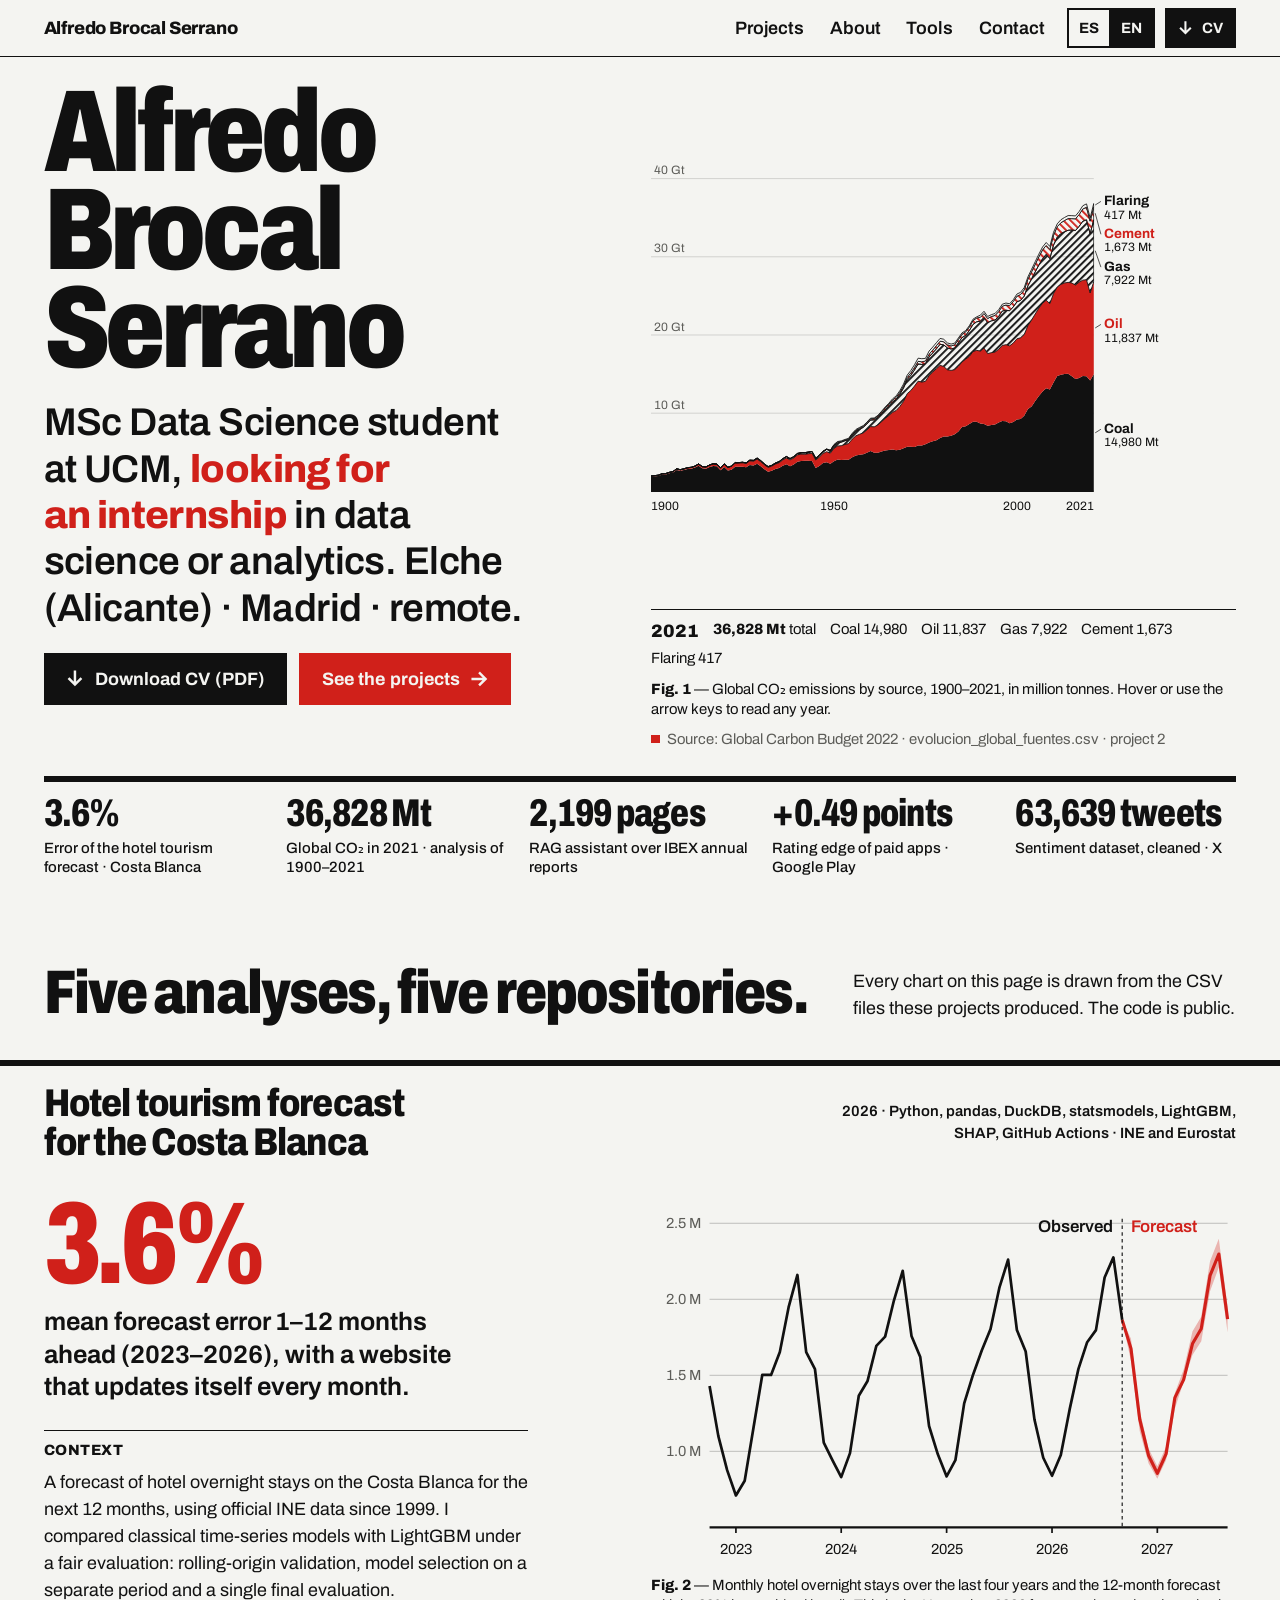
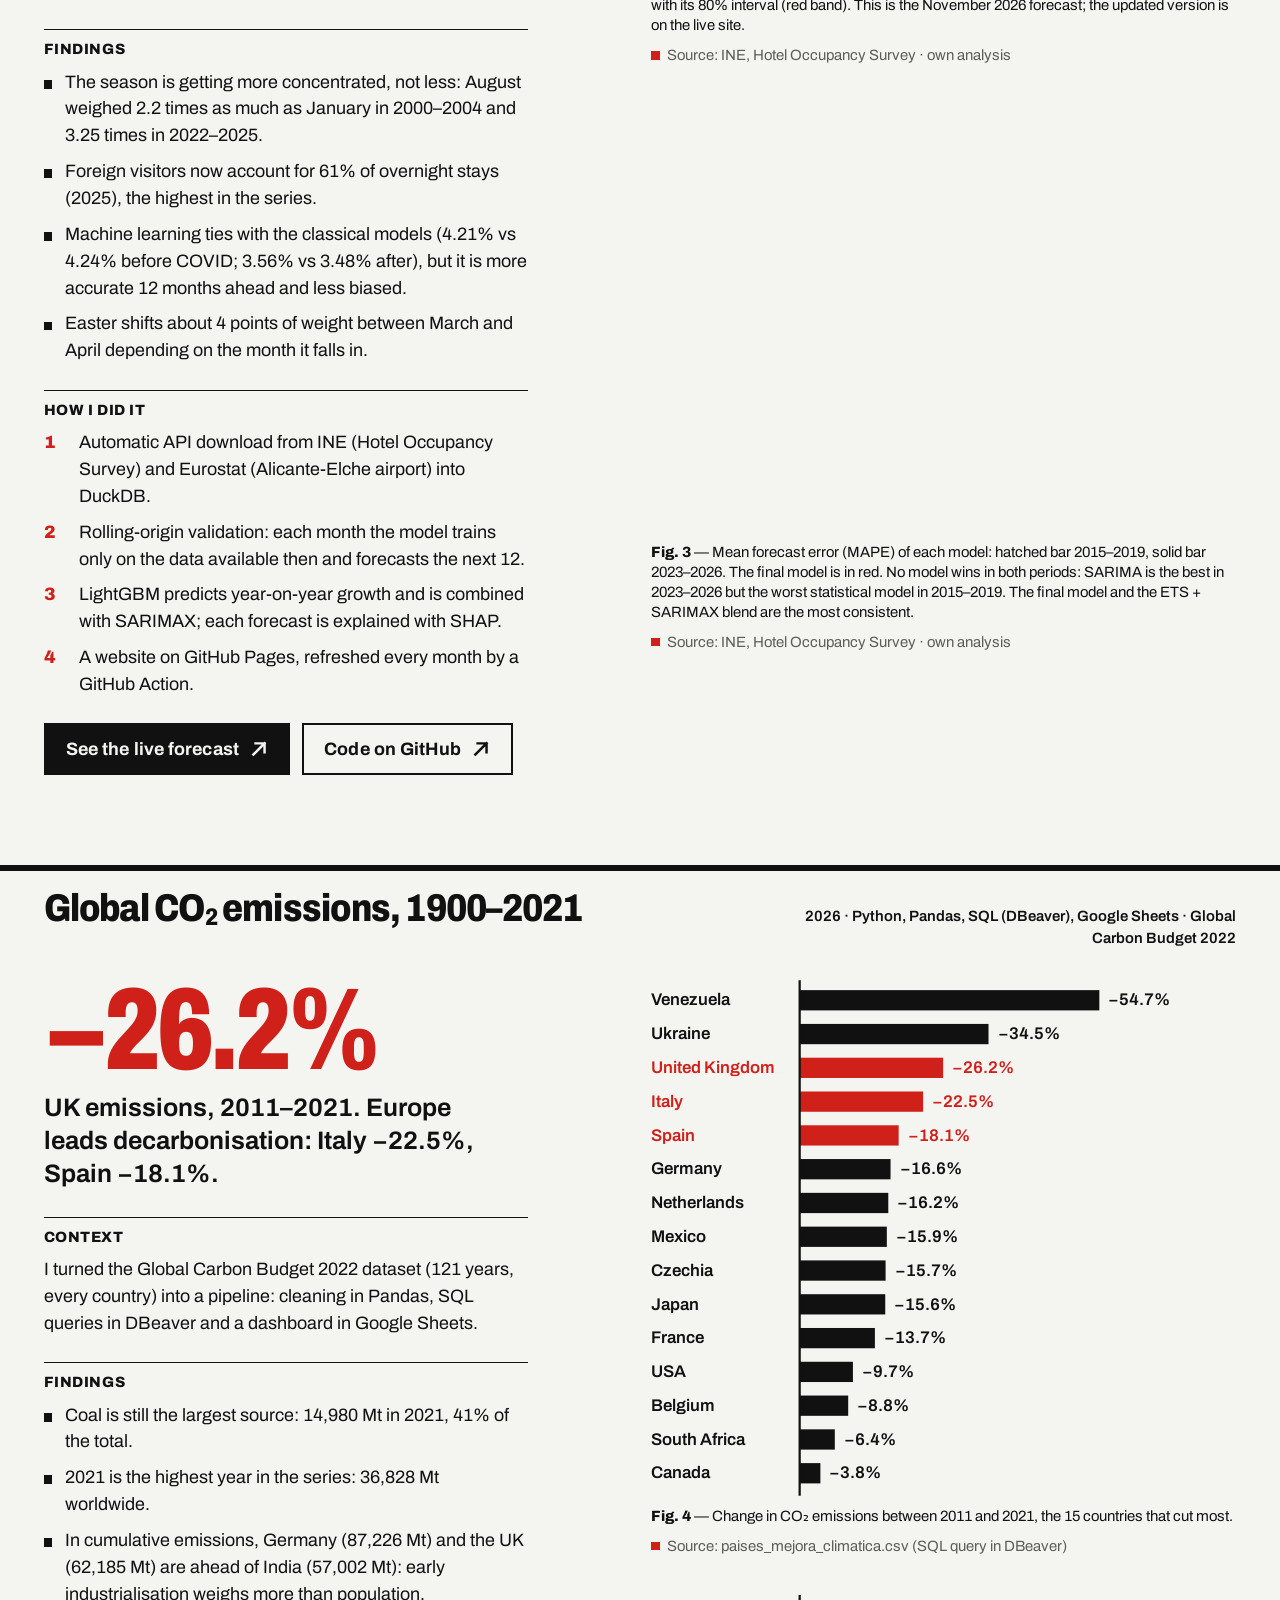
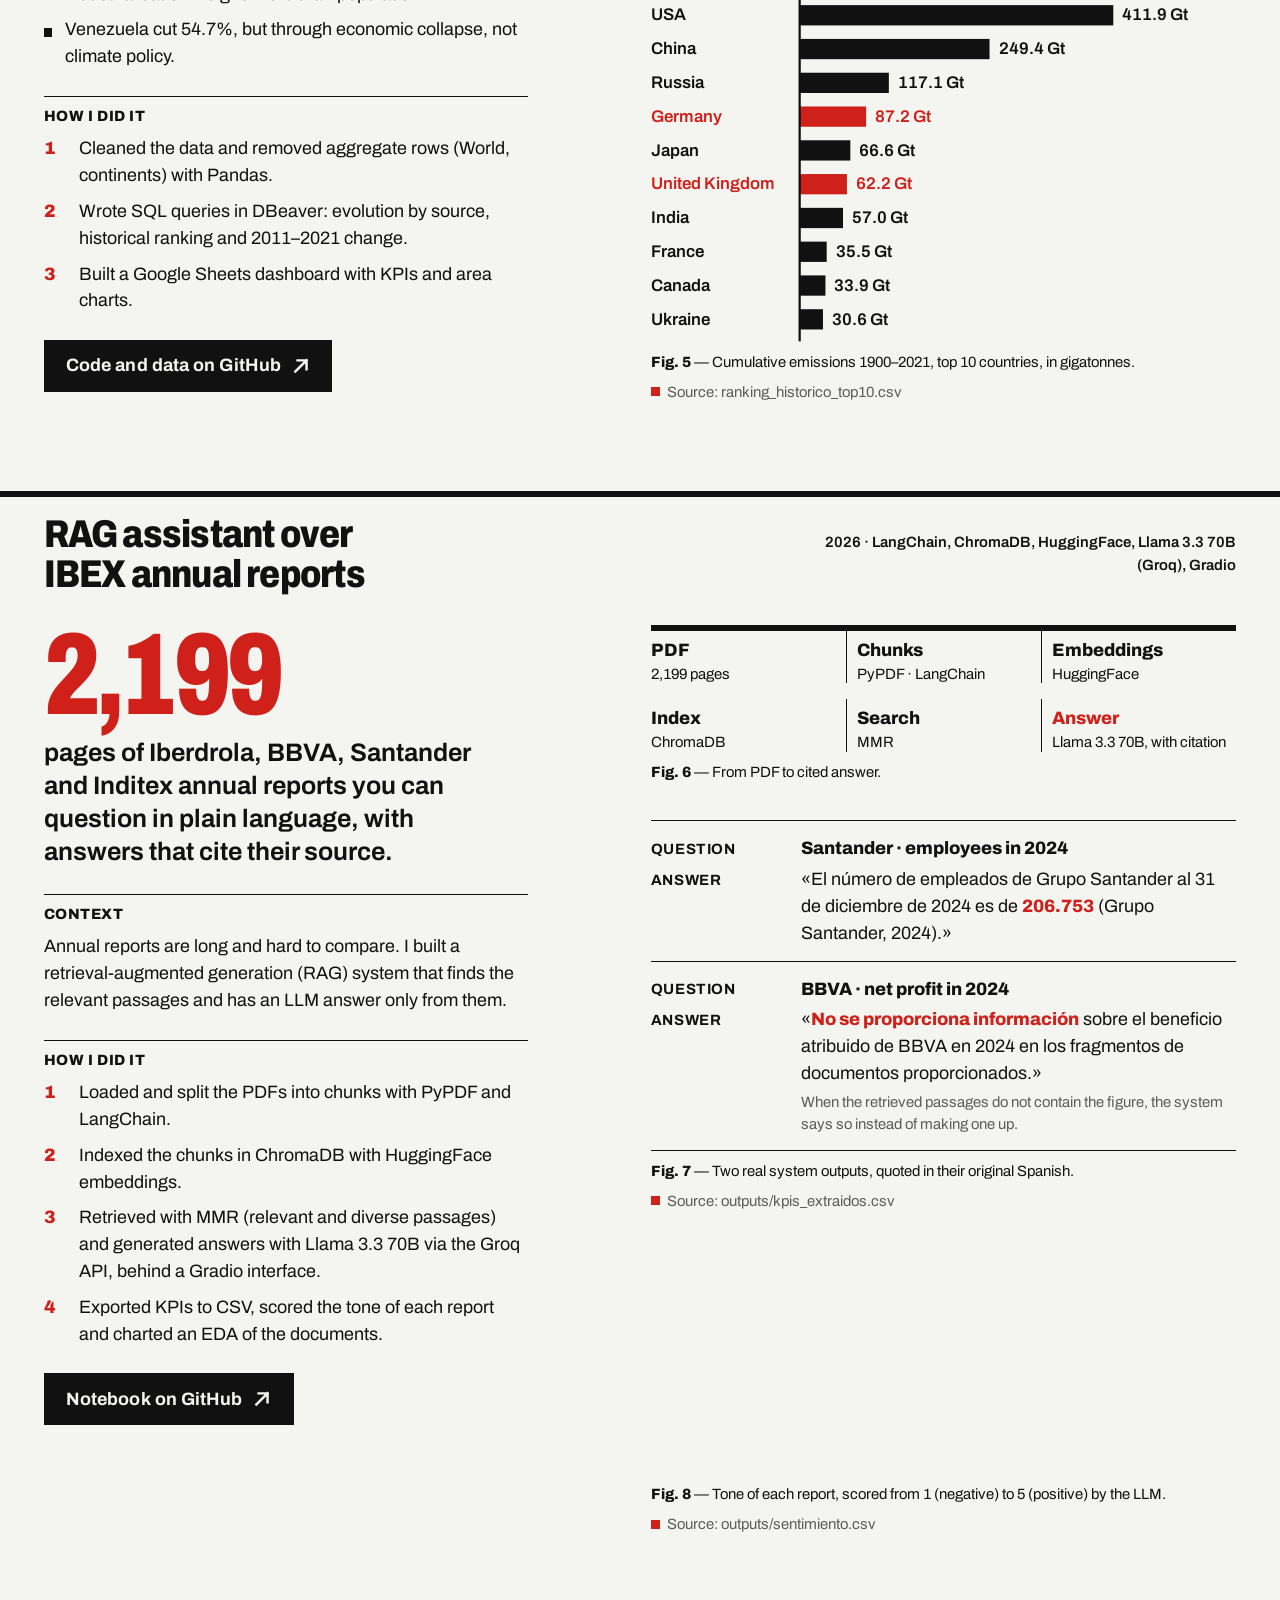
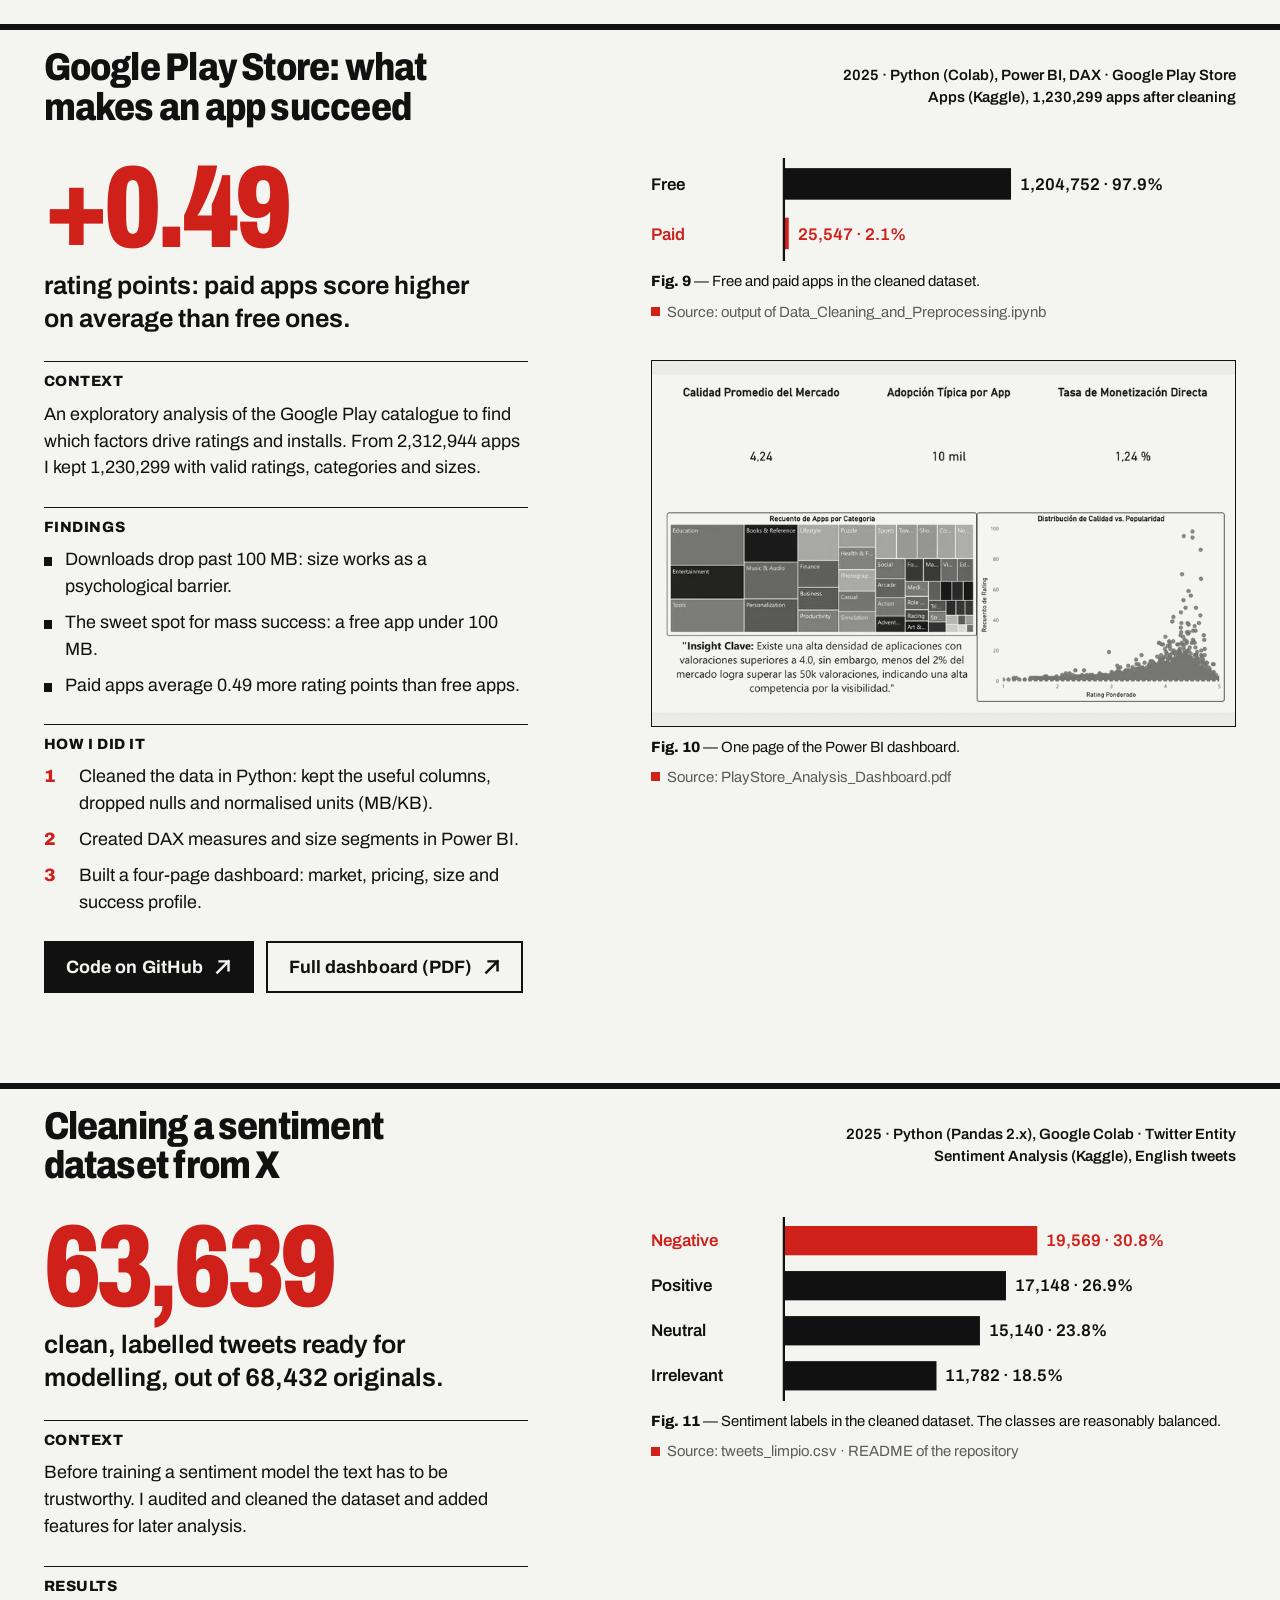
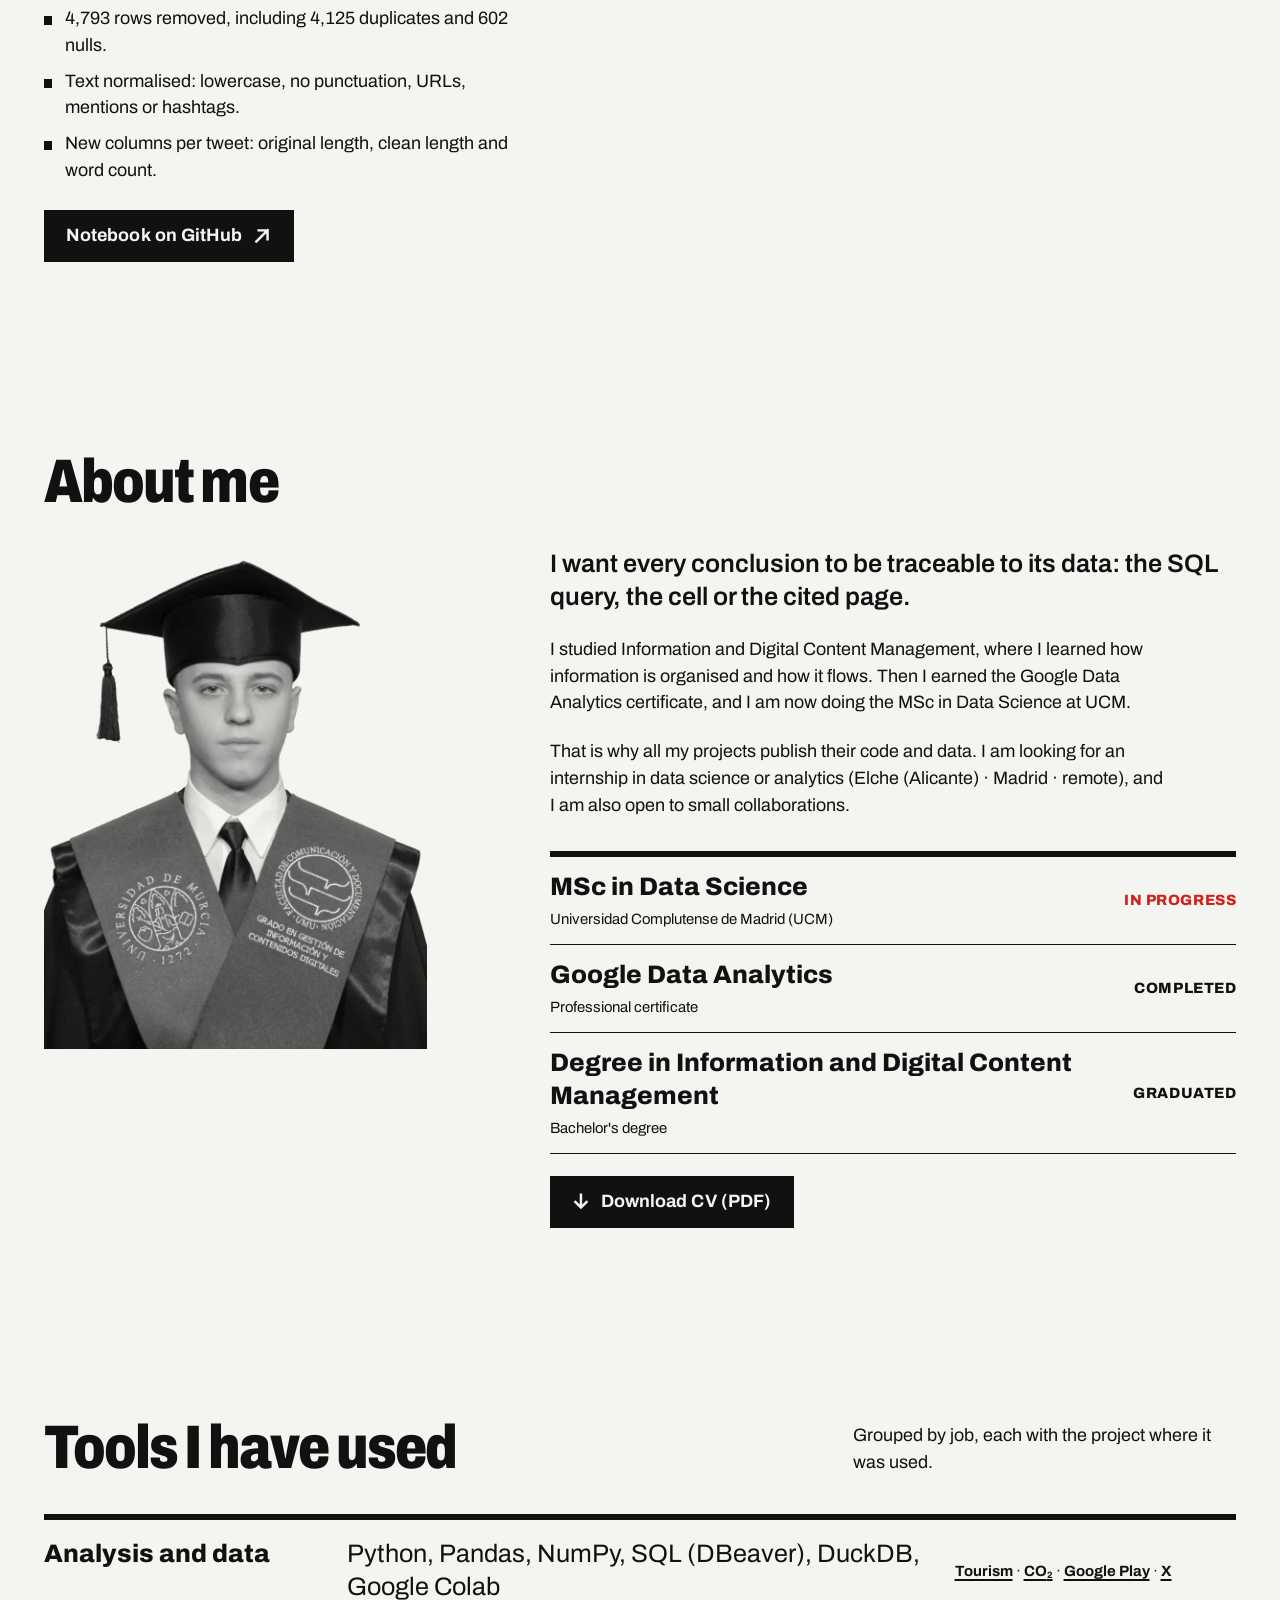
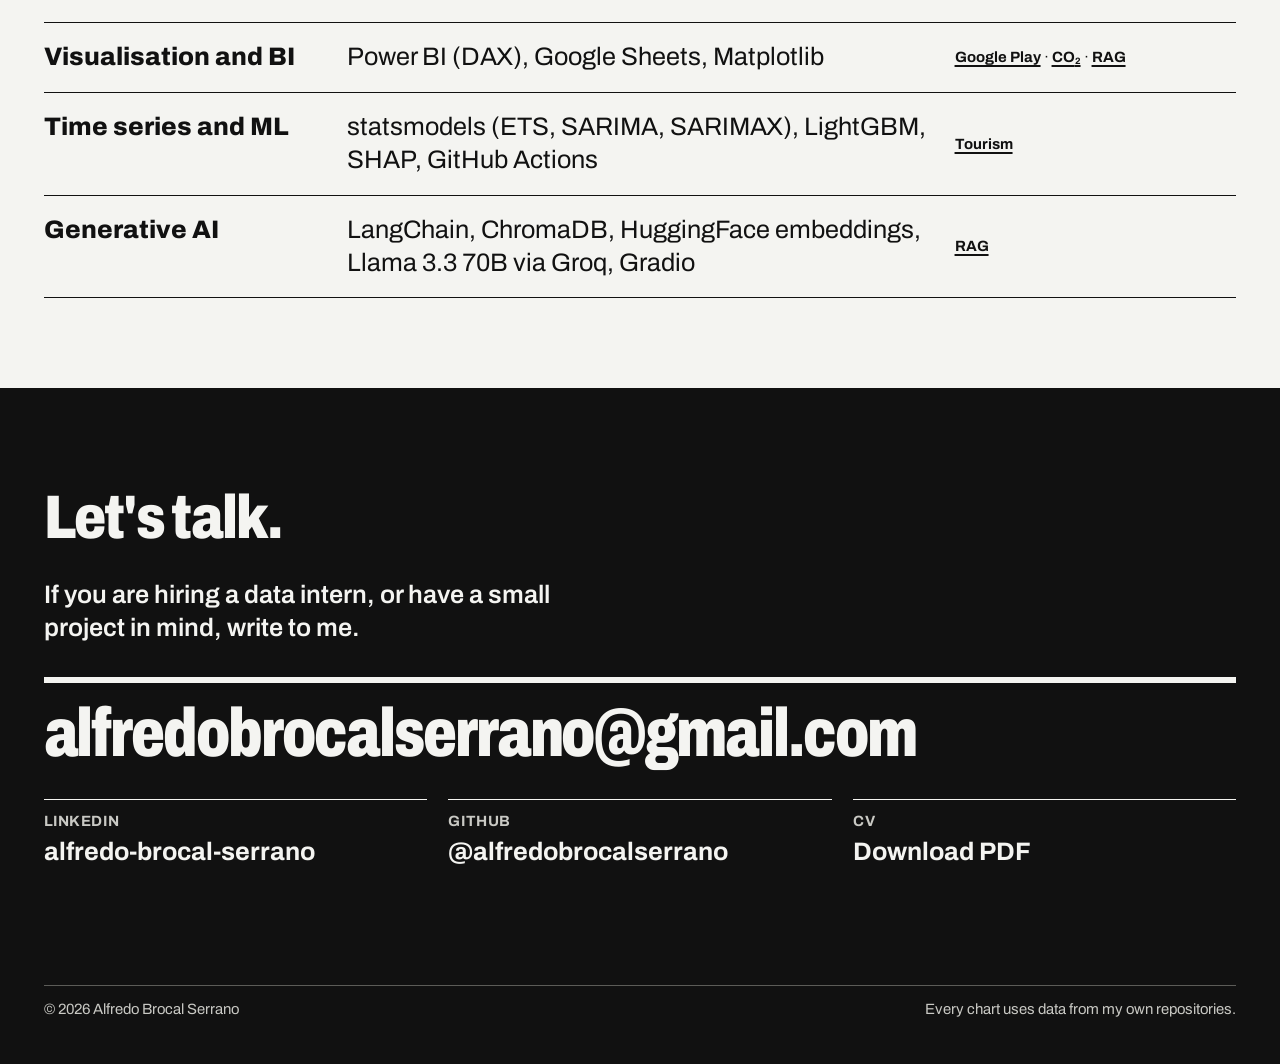
==== commit 864dfed2: "Añade el proyecto de previsión de turismo hotelero en la Costa Blanca - Nueva lámina, primera de la " ====
--- a/index.html
+++ b/index.html
@@ -4,12 +4,12 @@
 <meta charset="utf-8">
 <meta name="viewport" content="width=device-width, initial-scale=1">
 <title>Alfredo Brocal Serrano · Data Science</title>
-<meta name="description" content="Estudiante del Máster en Data Science (UCM) que busca prácticas. Elche (Alicante) · Madrid · remoto. Cuatro proyectos con datos reales: CO₂, un asistente RAG, Google Play y sentimiento en X.">
+<meta name="description" content="Estudiante del Máster en Data Science (UCM) que busca prácticas. Elche (Alicante) · Madrid · remoto. Cinco proyectos con datos reales: turismo en la Costa Blanca, CO₂, un asistente RAG, Google Play y sentimiento en X.">
 <link rel="canonical" href="https://portfolio-alfredo-brocal.vercel.app/">
 <meta property="og:type" content="website">
 <meta property="og:url" content="https://portfolio-alfredo-brocal.vercel.app/">
 <meta property="og:title" content="Alfredo Brocal Serrano · Data Science">
-<meta property="og:description" content="Máster en Data Science (UCM). Busco prácticas · Elche (Alicante) · Madrid · remoto. Cuatro análisis con datos reales y código en GitHub.">
+<meta property="og:description" content="Máster en Data Science (UCM). Busco prácticas · Elche (Alicante) · Madrid · remoto. Cinco análisis con datos reales y código en GitHub.">
 <meta property="og:image" content="https://portfolio-alfredo-brocal.vercel.app/assets/og.png">
 <meta property="og:image:width" content="1200">
 <meta property="og:image:height" content="630">
@@ -89,10 +89,11 @@
     <svg class="chart scrub" viewBox="0 0 820 500" preserveAspectRatio="xMinYMid meet" tabindex="0" role="img" aria-labelledby="fig1-t" aria-describedby="fig1-d"><title id="fig1-t" data-en="Global CO₂ emissions by source, 1900–2021">Emisiones globales de CO₂ por fuente, 1900–2021</title><desc id="fig1-d" data-en="Stacked area chart. Total emissions rise from 1,952 Mt in 1900 to 36,828 Mt in 2021. In 2021: coal 14,980, oil 11,837, gas 7,922, cement 1,673 and flaring 417 Mt. Use the left and right arrow keys to read each year.">Áreas apiladas. El total pasa de 1.952 Mt en 1900 a 36.828 Mt en 2021. En 2021: carbón 14.980, petróleo 11.837, gas 7.922, cemento 1.673 y gas quemado en antorcha 417 Mt. Usa las flechas izquierda y derecha para leer cada año.</desc><defs><pattern id="h-ink" width="7" height="7" patternUnits="userSpaceOnUse" patternTransform="rotate(45)"><rect width="2.6" height="7" fill="#111111"/></pattern><pattern id="h-red" width="7" height="7" patternUnits="userSpaceOnUse" patternTransform="rotate(-45)"><rect width="2.6" height="7" fill="#d0201a"/></pattern></defs><line class="grid-l" x1="0" x2="620" y1="350.5" y2="350.5"/><text class="t-s t-dim" x="4" y="344.5">10 Gt</text><line class="grid-l" x1="0" x2="620" y1="241.0" y2="241.0"/><text class="t-s t-dim" x="4" y="235.0">20 Gt</text><line class="grid-l" x1="0" x2="620" y1="131.5" y2="131.5"/><text class="t-s t-dim" x="4" y="125.5">30 Gt</text><line class="grid-l" x1="0" x2="620" y1="22.0" y2="22.0"/><text class="t-s t-dim" x="4" y="16.0">40 Gt</text><g class="wipe" data-wipe><path d="M0.0,439.5 5.1,438.9 10.2,438.4 15.4,436.4 20.5,436.3 25.6,434.7 30.7,433.5 35.9,429.9 41.0,431.2 46.1,430.1 51.2,428.7 56.4,428.3 61.5,426.6 66.6,424.0 71.7,427.6 76.9,428.2 82.0,425.7 87.1,424.3 92.2,424.9 97.4,430.3 102.5,425.8 107.6,430.8 112.7,429.7 117.9,425.5 123.0,425.5 128.1,425.5 133.2,426.3 138.3,423.2 143.5,423.8 148.6,421.4 153.7,424.8 158.8,429.0 164.0,432.4 169.1,431.1 174.2,428.5 179.3,427.2 184.5,424.0 189.6,422.1 194.7,424.7 199.8,422.4 205.0,418.5 210.1,417.5 215.2,417.2 220.3,417.0 225.5,417.6 230.6,427.2 235.7,424.6 240.8,420.3 246.0,419.1 251.1,421.2 256.2,417.8 261.3,415.5 266.4,416.1 271.6,415.7 276.7,415.8 281.8,412.1 286.9,409.7 292.1,408.7 297.2,407.9 302.3,405.8 307.4,403.6 312.6,405.9 317.7,406.0 322.8,404.1 327.9,402.9 333.1,402.0 338.2,401.4 343.3,402.3 348.4,401.7 353.6,399.5 358.7,397.6 363.8,397.6 368.9,397.7 374.0,395.8 379.2,395.8 384.3,393.9 389.4,391.4 394.5,389.7 399.7,388.5 404.8,385.1 409.9,383.1 415.0,383.3 420.2,382.0 425.3,379.9 430.4,376.0 435.5,370.0 440.7,368.7 445.8,365.6 450.9,362.4 456.0,362.4 461.2,364.9 466.3,365.8 471.4,368.0 476.5,366.9 481.7,366.4 486.8,363.7 491.9,361.3 497.0,361.8 502.1,364.5 507.3,363.0 512.4,359.2 517.5,358.7 522.6,354.0 527.8,344.8 532.9,341.0 538.0,333.6 543.1,326.5 548.3,320.1 553.4,315.5 558.5,317.5 563.6,307.5 568.8,298.6 573.9,296.6 579.0,295.5 584.1,295.2 589.3,298.9 594.4,302.8 599.5,301.1 604.6,298.5 609.8,298.8 614.9,304.8 620.0,296.0 L620.0,460.0 614.9,460.0 609.8,460.0 604.6,460.0 599.5,460.0 594.4,460.0 589.3,460.0 584.1,460.0 579.0,460.0 573.9,460.0 568.8,460.0 563.6,460.0 558.5,460.0 553.4,460.0 548.3,460.0 543.1,460.0 538.0,460.0 532.9,460.0 527.8,460.0 522.6,460.0 517.5,460.0 512.4,460.0 507.3,460.0 502.1,460.0 497.0,460.0 491.9,460.0 486.8,460.0 481.7,460.0 476.5,460.0 471.4,460.0 466.3,460.0 461.2,460.0 456.0,460.0 450.9,460.0 445.8,460.0 440.7,460.0 435.5,460.0 430.4,460.0 425.3,460.0 420.2,460.0 415.0,460.0 409.9,460.0 404.8,460.0 399.7,460.0 394.5,460.0 389.4,460.0 384.3,460.0 379.2,460.0 374.0,460.0 368.9,460.0 363.8,460.0 358.7,460.0 353.6,460.0 348.4,460.0 343.3,460.0 338.2,460.0 333.1,460.0 327.9,460.0 322.8,460.0 317.7,460.0 312.6,460.0 307.4,460.0 302.3,460.0 297.2,460.0 292.1,460.0 286.9,460.0 281.8,460.0 276.7,460.0 271.6,460.0 266.4,460.0 261.3,460.0 256.2,460.0 251.1,460.0 246.0,460.0 240.8,460.0 235.7,460.0 230.6,460.0 225.5,460.0 220.3,460.0 215.2,460.0 210.1,460.0 205.0,460.0 199.8,460.0 194.7,460.0 189.6,460.0 184.5,460.0 179.3,460.0 174.2,460.0 169.1,460.0 164.0,460.0 158.8,460.0 153.7,460.0 148.6,460.0 143.5,460.0 138.3,460.0 133.2,460.0 128.1,460.0 123.0,460.0 117.9,460.0 112.7,460.0 107.6,460.0 102.5,460.0 97.4,460.0 92.2,460.0 87.1,460.0 82.0,460.0 76.9,460.0 71.7,460.0 66.6,460.0 61.5,460.0 56.4,460.0 51.2,460.0 46.1,460.0 41.0,460.0 35.9,460.0 30.7,460.0 25.6,460.0 20.5,460.0 15.4,460.0 10.2,460.0 5.1,460.0 0.0,460.0 Z" fill="#111111"/><path d="M0.0,438.7 5.1,438.1 10.2,437.5 15.4,435.5 20.5,435.2 25.6,433.6 30.7,432.5 35.9,428.6 41.0,429.8 46.1,428.6 51.2,427.1 56.4,426.6 61.5,424.9 66.6,422.0 71.7,425.5 76.9,426.1 82.0,423.4 87.1,421.7 92.2,422.2 97.4,427.3 102.5,421.9 107.6,426.6 112.7,425.0 117.9,420.4 123.0,420.3 128.1,420.1 133.2,420.9 138.3,417.3 143.5,417.8 148.6,414.8 153.7,418.5 158.8,422.9 164.0,426.5 169.1,424.7 174.2,421.7 179.3,419.9 184.5,416.0 189.6,413.1 194.7,415.9 199.8,413.3 205.0,408.9 210.1,407.8 215.2,408.0 220.3,407.3 225.5,406.5 230.6,416.1 235.7,412.1 240.8,407.0 246.0,404.4 251.1,406.5 256.2,399.7 261.3,396.5 266.4,396.0 271.6,394.3 276.7,393.1 281.8,386.8 286.9,382.2 292.1,380.0 297.2,378.1 302.3,374.0 307.4,369.3 312.6,369.6 317.7,367.0 322.8,362.4 327.9,357.9 333.1,353.7 338.2,349.3 343.3,346.7 348.4,341.2 353.6,334.0 358.7,323.2 363.8,318.7 368.9,312.6 374.0,305.7 379.2,307.0 384.3,305.9 389.4,297.9 394.5,292.9 399.7,288.2 404.8,283.5 409.9,285.1 415.0,289.7 420.2,290.6 425.3,289.5 430.4,284.8 435.5,278.8 440.7,274.8 445.8,270.9 450.9,264.2 456.0,262.5 461.2,263.6 466.3,259.3 471.4,267.0 476.5,265.8 481.7,264.9 486.8,261.2 491.9,255.7 497.0,254.6 502.1,256.2 507.3,252.3 512.4,246.4 517.5,244.9 522.6,240.3 527.8,227.9 532.9,220.0 538.0,211.6 543.1,203.4 548.3,196.5 553.4,192.3 558.5,197.1 563.6,183.1 568.8,173.9 573.9,170.2 579.0,168.2 584.1,167.3 589.3,168.3 594.4,171.1 599.5,167.1 604.6,164.2 609.8,163.6 614.9,182.2 620.0,166.4 L620.0,296.0 614.9,304.8 609.8,298.8 604.6,298.5 599.5,301.1 594.4,302.8 589.3,298.9 584.1,295.2 579.0,295.5 573.9,296.6 568.8,298.6 563.6,307.5 558.5,317.5 553.4,315.5 548.3,320.1 543.1,326.5 538.0,333.6 532.9,341.0 527.8,344.8 522.6,354.0 517.5,358.7 512.4,359.2 507.3,363.0 502.1,364.5 497.0,361.8 491.9,361.3 486.8,363.7 481.7,366.4 476.5,366.9 471.4,368.0 466.3,365.8 461.2,364.9 456.0,362.4 450.9,362.4 445.8,365.6 440.7,368.7 435.5,370.0 430.4,376.0 425.3,379.9 420.2,382.0 415.0,383.3 409.9,383.1 404.8,385.1 399.7,388.5 394.5,389.7 389.4,391.4 384.3,393.9 379.2,395.8 374.0,395.8 368.9,397.7 363.8,397.6 358.7,397.6 353.6,399.5 348.4,401.7 343.3,402.3 338.2,401.4 333.1,402.0 327.9,402.9 322.8,404.1 317.7,406.0 312.6,405.9 307.4,403.6 302.3,405.8 297.2,407.9 292.1,408.7 286.9,409.7 281.8,412.1 276.7,415.8 271.6,415.7 266.4,416.1 261.3,415.5 256.2,417.8 251.1,421.2 246.0,419.1 240.8,420.3 235.7,424.6 230.6,427.2 225.5,417.6 220.3,417.0 215.2,417.2 210.1,417.5 205.0,418.5 199.8,422.4 194.7,424.7 189.6,422.1 184.5,424.0 179.3,427.2 174.2,428.5 169.1,431.1 164.0,432.4 158.8,429.0 153.7,424.8 148.6,421.4 143.5,423.8 138.3,423.2 133.2,426.3 128.1,425.5 123.0,425.5 117.9,425.5 112.7,429.7 107.6,430.8 102.5,425.8 97.4,430.3 92.2,424.9 87.1,424.3 82.0,425.7 76.9,428.2 71.7,427.6 66.6,424.0 61.5,426.6 56.4,428.3 51.2,428.7 46.1,430.1 41.0,431.2 35.9,429.9 30.7,433.5 25.6,434.7 20.5,436.3 15.4,436.4 10.2,438.4 5.1,438.9 0.0,439.5 Z" fill="#d0201a"/><path d="M0.0,438.6 5.1,437.9 10.2,437.4 15.4,435.3 20.5,435.1 25.6,433.4 30.7,432.3 35.9,428.4 41.0,429.6 46.1,428.4 51.2,426.8 56.4,426.3 61.5,424.6 66.6,421.6 71.7,425.2 76.9,425.7 82.0,423.0 87.1,421.3 92.2,421.8 97.4,426.9 102.5,421.5 107.6,426.2 112.7,424.6 117.9,419.8 123.0,419.7 128.1,419.4 133.2,420.1 138.3,416.5 143.5,416.9 148.6,413.7 153.7,417.3 158.8,421.8 164.0,425.6 169.1,423.7 174.2,420.6 179.3,418.6 184.5,414.7 189.6,411.5 194.7,414.4 199.8,411.7 205.0,407.2 210.1,406.1 215.2,406.2 220.3,405.3 225.5,404.3 230.6,413.8 235.7,409.7 240.8,404.3 246.0,401.3 251.1,403.2 256.2,395.9 261.3,391.9 266.4,391.1 271.6,389.1 276.7,387.6 281.8,380.8 286.9,375.8 292.1,373.0 297.2,370.4 302.3,365.7 307.4,360.2 312.6,359.9 317.7,356.4 322.8,350.9 327.9,345.3 333.1,340.2 338.2,334.6 343.3,331.1 348.4,324.1 353.6,315.3 358.7,303.5 363.8,297.5 368.9,290.1 374.0,281.6 379.2,282.3 384.3,281.2 389.4,271.7 394.5,266.2 399.7,260.3 404.8,254.1 409.9,254.9 415.0,259.1 420.2,260.7 425.3,259.2 430.4,251.9 435.5,244.7 440.7,241.5 445.8,234.7 450.9,226.2 456.0,222.6 461.2,221.6 466.3,216.5 471.4,223.7 476.5,221.3 481.7,220.0 486.8,215.1 491.9,207.5 497.0,206.3 502.1,207.1 507.3,201.7 512.4,194.6 517.5,192.6 522.6,186.6 527.8,172.2 532.9,162.5 538.0,152.7 543.1,143.1 548.3,134.2 553.4,128.1 558.5,134.1 563.6,115.3 568.8,104.2 573.9,99.0 579.0,96.5 584.1,94.4 589.3,94.0 594.4,94.7 599.5,88.9 604.6,81.8 609.8,79.8 614.9,99.5 620.0,79.6 L620.0,166.4 614.9,182.2 609.8,163.6 604.6,164.2 599.5,167.1 594.4,171.1 589.3,168.3 584.1,167.3 579.0,168.2 573.9,170.2 568.8,173.9 563.6,183.1 558.5,197.1 553.4,192.3 548.3,196.5 543.1,203.4 538.0,211.6 532.9,220.0 527.8,227.9 522.6,240.3 517.5,244.9 512.4,246.4 507.3,252.3 502.1,256.2 497.0,254.6 491.9,255.7 486.8,261.2 481.7,264.9 476.5,265.8 471.4,267.0 466.3,259.3 461.2,263.6 456.0,262.5 450.9,264.2 445.8,270.9 440.7,274.8 435.5,278.8 430.4,284.8 425.3,289.5 420.2,290.6 415.0,289.7 409.9,285.1 404.8,283.5 399.7,288.2 394.5,292.9 389.4,297.9 384.3,305.9 379.2,307.0 374.0,305.7 368.9,312.6 363.8,318.7 358.7,323.2 353.6,334.0 348.4,341.2 343.3,346.7 338.2,349.3 333.1,353.7 327.9,357.9 322.8,362.4 317.7,367.0 312.6,369.6 307.4,369.3 302.3,374.0 297.2,378.1 292.1,380.0 286.9,382.2 281.8,386.8 276.7,393.1 271.6,394.3 266.4,396.0 261.3,396.5 256.2,399.7 251.1,406.5 246.0,404.4 240.8,407.0 235.7,412.1 230.6,416.1 225.5,406.5 220.3,407.3 215.2,408.0 210.1,407.8 205.0,408.9 199.8,413.3 194.7,415.9 189.6,413.1 184.5,416.0 179.3,419.9 174.2,421.7 169.1,424.7 164.0,426.5 158.8,422.9 153.7,418.5 148.6,414.8 143.5,417.8 138.3,417.3 133.2,420.9 128.1,420.1 123.0,420.3 117.9,420.4 112.7,425.0 107.6,426.6 102.5,421.9 97.4,427.3 92.2,422.2 87.1,421.7 82.0,423.4 76.9,426.1 71.7,425.5 66.6,422.0 61.5,424.9 56.4,426.6 51.2,427.1 46.1,428.6 41.0,429.8 35.9,428.6 30.7,432.5 25.6,433.6 20.5,435.2 15.4,435.5 10.2,437.5 5.1,438.1 0.0,438.7 Z" fill="url(#h-ink)" stroke="#111111" stroke-width="1.2"/><path d="M0.0,438.6 5.1,437.9 10.2,437.4 15.4,435.3 20.5,435.1 25.6,433.4 30.7,432.3 35.9,428.4 41.0,429.6 46.1,428.4 51.2,426.8 56.4,426.3 61.5,424.6 66.6,421.6 71.7,425.2 76.9,425.7 82.0,423.0 87.1,421.3 92.2,421.8 97.4,426.9 102.5,421.5 107.6,426.2 112.7,424.6 117.9,419.8 123.0,419.7 128.1,419.2 133.2,420.0 138.3,416.3 143.5,416.5 148.6,413.3 153.7,416.9 158.8,421.5 164.0,425.3 169.1,423.5 174.2,420.3 179.3,418.3 184.5,414.2 189.6,411.1 194.7,414.0 199.8,411.4 205.0,406.9 210.1,405.7 215.2,405.8 220.3,404.9 225.5,404.1 230.6,413.5 235.7,409.3 240.8,403.8 246.0,400.8 251.1,402.6 256.2,395.1 261.3,391.1 266.4,390.2 271.6,388.2 276.7,386.6 281.8,379.6 286.9,374.5 292.1,371.6 297.2,368.9 302.3,364.1 307.4,358.5 312.6,358.1 317.7,354.5 322.8,348.9 327.9,343.0 333.1,337.9 338.2,332.0 343.3,328.4 348.4,321.3 353.6,312.4 358.7,300.4 363.8,294.2 368.9,286.6 374.0,277.9 379.2,278.5 384.3,277.5 389.4,267.9 394.5,262.1 399.7,255.9 404.8,249.7 409.9,250.5 415.0,254.7 420.2,256.3 425.3,254.7 430.4,247.3 435.5,240.0 440.7,236.6 445.8,229.7 450.9,220.9 456.0,217.2 461.2,216.2 466.3,210.9 471.4,217.9 476.5,215.2 481.7,213.6 486.8,208.3 491.9,200.6 497.0,199.1 502.1,199.9 507.3,194.1 512.4,186.7 517.5,184.3 522.6,177.9 527.8,162.9 532.9,152.5 538.0,142.1 543.1,131.6 548.3,121.8 553.4,115.6 558.5,121.2 563.6,101.5 568.8,89.4 573.9,83.9 579.0,80.7 584.1,78.0 589.3,78.1 594.4,78.4 599.5,72.3 604.6,64.6 609.8,62.1 614.9,81.6 620.0,61.3 L620.0,79.6 614.9,99.5 609.8,79.8 604.6,81.8 599.5,88.9 594.4,94.7 589.3,94.0 584.1,94.4 579.0,96.5 573.9,99.0 568.8,104.2 563.6,115.3 558.5,134.1 553.4,128.1 548.3,134.2 543.1,143.1 538.0,152.7 532.9,162.5 527.8,172.2 522.6,186.6 517.5,192.6 512.4,194.6 507.3,201.7 502.1,207.1 497.0,206.3 491.9,207.5 486.8,215.1 481.7,220.0 476.5,221.3 471.4,223.7 466.3,216.5 461.2,221.6 456.0,222.6 450.9,226.2 445.8,234.7 440.7,241.5 435.5,244.7 430.4,251.9 425.3,259.2 420.2,260.7 415.0,259.1 409.9,254.9 404.8,254.1 399.7,260.3 394.5,266.2 389.4,271.7 384.3,281.2 379.2,282.3 374.0,281.6 368.9,290.1 363.8,297.5 358.7,303.5 353.6,315.3 348.4,324.1 343.3,331.1 338.2,334.6 333.1,340.2 327.9,345.3 322.8,350.9 317.7,356.4 312.6,359.9 307.4,360.2 302.3,365.7 297.2,370.4 292.1,373.0 286.9,375.8 281.8,380.8 276.7,387.6 271.6,389.1 266.4,391.1 261.3,391.9 256.2,395.9 251.1,403.2 246.0,401.3 240.8,404.3 235.7,409.7 230.6,413.8 225.5,404.3 220.3,405.3 215.2,406.2 210.1,406.1 205.0,407.2 199.8,411.7 194.7,414.4 189.6,411.5 184.5,414.7 179.3,418.6 174.2,420.6 169.1,423.7 164.0,425.6 158.8,421.8 153.7,417.3 148.6,413.7 143.5,416.9 138.3,416.5 133.2,420.1 128.1,419.4 123.0,419.7 117.9,419.8 112.7,424.6 107.6,426.2 102.5,421.5 97.4,426.9 92.2,421.8 87.1,421.3 82.0,423.0 76.9,425.7 71.7,425.2 66.6,421.6 61.5,424.6 56.4,426.3 51.2,426.8 46.1,428.4 41.0,429.6 35.9,428.4 30.7,432.3 25.6,433.4 20.5,435.1 15.4,435.3 10.2,437.4 5.1,437.9 0.0,438.6 Z" fill="url(#h-red)" stroke="#111111" stroke-width="1.2"/><path d="M0.0,438.6 5.1,437.9 10.2,437.4 15.4,435.3 20.5,435.1 25.6,433.4 30.7,432.3 35.9,428.4 41.0,429.6 46.1,428.4 51.2,426.8 56.4,426.3 61.5,424.6 66.6,421.6 71.7,425.2 76.9,425.7 82.0,423.0 87.1,421.3 92.2,421.8 97.4,426.9 102.5,421.5 107.6,426.2 112.7,424.6 117.9,419.8 123.0,419.7 128.1,419.2 133.2,420.0 138.3,416.3 143.5,416.5 148.6,413.3 153.7,416.9 158.8,421.5 164.0,425.3 169.1,423.5 174.2,420.3 179.3,418.3 184.5,414.2 189.6,411.1 194.7,414.0 199.8,411.4 205.0,406.9 210.1,405.7 215.2,405.8 220.3,404.9 225.5,404.1 230.6,413.5 235.7,409.3 240.8,403.8 246.0,400.8 251.1,402.6 256.2,394.3 261.3,390.2 266.4,389.3 271.6,387.3 276.7,385.7 281.8,378.6 286.9,373.3 292.1,370.4 297.2,367.9 302.3,363.1 307.4,357.5 312.6,357.2 317.7,353.6 322.8,347.9 327.9,341.8 333.1,336.5 338.2,330.5 343.3,326.3 348.4,319.0 353.6,309.7 358.7,297.3 363.8,290.7 368.9,282.8 374.0,273.5 379.2,274.2 384.3,273.8 389.4,263.5 394.5,257.9 399.7,251.7 404.8,245.8 409.9,247.0 415.0,252.1 420.2,253.7 425.3,252.4 430.4,245.2 435.5,238.0 440.7,234.8 445.8,227.9 450.9,218.9 456.0,215.6 461.2,213.3 466.3,207.8 471.4,215.1 476.5,212.6 481.7,210.9 486.8,205.6 491.9,197.9 497.0,196.3 502.1,197.3 507.3,191.6 512.4,183.7 517.5,181.3 522.6,174.6 527.8,159.6 532.9,149.0 538.0,138.4 543.1,127.8 548.3,117.8 553.4,111.5 558.5,117.0 563.6,97.4 568.8,85.4 573.9,79.7 579.0,76.5 584.1,73.8 589.3,73.9 594.4,74.3 599.5,68.1 604.6,60.1 609.8,57.3 614.9,77.1 620.0,56.7 L620.0,61.3 614.9,81.6 609.8,62.1 604.6,64.6 599.5,72.3 594.4,78.4 589.3,78.1 584.1,78.0 579.0,80.7 573.9,83.9 568.8,89.4 563.6,101.5 558.5,121.2 553.4,115.6 548.3,121.8 543.1,131.6 538.0,142.1 532.9,152.5 527.8,162.9 522.6,177.9 517.5,184.3 512.4,186.7 507.3,194.1 502.1,199.9 497.0,199.1 491.9,200.6 486.8,208.3 481.7,213.6 476.5,215.2 471.4,217.9 466.3,210.9 461.2,216.2 456.0,217.2 450.9,220.9 445.8,229.7 440.7,236.6 435.5,240.0 430.4,247.3 425.3,254.7 420.2,256.3 415.0,254.7 409.9,250.5 404.8,249.7 399.7,255.9 394.5,262.1 389.4,267.9 384.3,277.5 379.2,278.5 374.0,277.9 368.9,286.6 363.8,294.2 358.7,300.4 353.6,312.4 348.4,321.3 343.3,328.4 338.2,332.0 333.1,337.9 327.9,343.0 322.8,348.9 317.7,354.5 312.6,358.1 307.4,358.5 302.3,364.1 297.2,368.9 292.1,371.6 286.9,374.5 281.8,379.6 276.7,386.6 271.6,388.2 266.4,390.2 261.3,391.1 256.2,395.1 251.1,402.6 246.0,400.8 240.8,403.8 235.7,409.3 230.6,413.5 225.5,404.1 220.3,404.9 215.2,405.8 210.1,405.7 205.0,406.9 199.8,411.4 194.7,414.0 189.6,411.1 184.5,414.2 179.3,418.3 174.2,420.3 169.1,423.5 164.0,425.3 158.8,421.5 153.7,416.9 148.6,413.3 143.5,416.5 138.3,416.3 133.2,420.0 128.1,419.2 123.0,419.7 117.9,419.8 112.7,424.6 107.6,426.2 102.5,421.5 97.4,426.9 92.2,421.8 87.1,421.3 82.0,423.0 76.9,425.7 71.7,425.2 66.6,421.6 61.5,424.6 56.4,426.3 51.2,426.8 46.1,428.4 41.0,429.6 35.9,428.4 30.7,432.3 25.6,433.4 20.5,435.1 15.4,435.3 10.2,437.4 5.1,437.9 0.0,438.6 Z" fill="#f4f4f1" stroke="#111111" stroke-width="1.2"/></g><line class="axis" x1="0" x2="620" y1="460.0" y2="460.0"/><line x1="622" x2="630" y1="59.0" y2="54.0" stroke="#111111" stroke-width="1"/><text class="t-m" x="634" y="59.0" data-en="Flaring">Gas quemado</text><text class="t-s lab-v" x="634" y="78.0" data-en="417 Mt">417 Mt</text><line x1="622" x2="630" y1="70.5" y2="100.0" stroke="#111111" stroke-width="1"/><text class="t-m t-red" x="634" y="105.0" data-en="Cement">Cemento</text><text class="t-s lab-v" x="634" y="124.0" data-en="1,673 Mt">1.673 Mt</text><line x1="622" x2="630" y1="123.0" y2="146.0" stroke="#111111" stroke-width="1"/><text class="t-m" x="634" y="151.0" data-en="Gas">Gas</text><text class="t-s lab-v" x="634" y="170.0" data-en="7,922 Mt">7.922 Mt</text><line x1="622" x2="630" y1="231.2" y2="226.2" stroke="#111111" stroke-width="1"/><text class="t-m t-red" x="634" y="231.2" data-en="Oil">Petróleo</text><text class="t-s lab-v" x="634" y="250.2" data-en="11,837 Mt">11.837 Mt</text><line x1="622" x2="630" y1="378.0" y2="373.0" stroke="#111111" stroke-width="1"/><text class="t-m" x="634" y="378.0" data-en="Coal">Carbón</text><text class="t-s lab-v" x="634" y="397.0" data-en="14,980 Mt">14.980 Mt</text><text class="t-s" x="0.0" y="486" text-anchor="start">1900</text><text class="t-s" x="256.2" y="486" text-anchor="middle">1950</text><text class="t-s" x="512.4" y="486" text-anchor="middle">2000</text><text class="t-s" x="620.0" y="486" text-anchor="end">2021</text><g class="scrub__mark" visibility="hidden"><line class="scrub__line" x1="0" x2="0" y1="22" y2="460.0"/></g></svg>
     <div class="readout" id="readout" aria-live="polite"></div>
     <figcaption class="fig__cap"><b data-en="Fig. 1">Fig. 1</b> — <span data-en="Global CO₂ emissions by source, 1900–2021, in million tonnes. Hover or use the arrow keys to read any year.">Emisiones globales de CO₂ por fuente, 1900–2021, en millones de toneladas. Pasa el cursor o usa las flechas para leer cada año.</span></figcaption>
-    <p class="fig__src" data-en="Source: Global Carbon Budget 2022 · evolucion_global_fuentes.csv · project 1">Fuente: Global Carbon Budget 2022 · evolucion_global_fuentes.csv · proyecto 1</p>
+    <p class="fig__src" data-en="Source: Global Carbon Budget 2022 · evolucion_global_fuentes.csv · project 2">Fuente: Global Carbon Budget 2022 · evolucion_global_fuentes.csv · proyecto 2</p>
   </figure>
 
   <nav class="index" aria-label="Proyectos" data-en-aria-label="Projects">
+    <a href="#turismo"><span class="index__num" data-en="3.6%">3,6&nbsp;%</span><span class="index__lbl" data-en="Error of the hotel tourism forecast · Costa Blanca">Error de la previsión de turismo hotelero · Costa Blanca</span></a>
     <a href="#co2"><span class="index__num" data-en="36,828 Mt">36.828&nbsp;Mt</span><span class="index__lbl" data-en="Global CO₂ in 2021 · analysis of 1900–2021">CO₂ mundial en 2021 · análisis 1900–2021</span></a>
     <a href="#rag"><span class="index__num" data-en="2,199 pages">2.199 páginas</span><span class="index__lbl" data-en="RAG assistant over IBEX annual reports">Asistente RAG sobre informes anuales del IBEX</span></a>
     <a href="#play"><span class="index__num" data-en="+0.49 points">+0,49 puntos</span><span class="index__lbl" data-en="Rating edge of paid apps · Google Play">Ventaja de rating de las apps de pago · Google Play</span></a>
@@ -102,9 +103,58 @@
 
 <section id="proyectos" aria-labelledby="proyectos-h">
   <div class="sec-head grid">
-    <h2 id="proyectos-h" data-en="Four analyses, four repositories.">Cuatro análisis, cuatro repositorios.</h2>
+    <h2 id="proyectos-h" data-en="Five analyses, five repositories.">Cinco análisis, cinco repositorios.</h2>
     <p data-en="Every chart on this page is drawn from the CSV files these projects produced. The code is public.">Cada gráfico de esta página sale de los CSV que generaron estos proyectos. El código es público.</p>
   </div>
+
+  <!-- 0 · Turismo Costa Blanca -->
+  <article class="plate grid" id="turismo" aria-labelledby="turismo-h">
+    <header class="plate__head">
+      <h3 id="turismo-h" data-en="Hotel tourism forecast for the Costa Blanca">Previsión de turismo hotelero en la Costa Blanca</h3>
+      <p class="plate__meta" data-en="2026 · Python, pandas, DuckDB, statsmodels, LightGBM, SHAP, GitHub Actions · INE and Eurostat">2026 · Python, pandas, DuckDB, statsmodels, LightGBM, SHAP, GitHub Actions · INE y Eurostat</p>
+    </header>
+    <div class="plate__body">
+      <p class="key"><span class="key__num" data-en="3.6%">3,6&nbsp;%</span><span class="key__txt" data-en="mean forecast error 1–12 months ahead (2023–2026), with a website that updates itself every month.">de error medio de la previsión a 1–12 meses vista (2023–2026), con una web que se actualiza sola cada mes.</span></p>
+      <div>
+        <h4 data-en="Context">Contexto</h4>
+        <p data-en="A forecast of hotel overnight stays on the Costa Blanca for the next 12 months, using official INE data since 1999. I compared classical time-series models with LightGBM under a fair evaluation: rolling-origin validation, model selection on a separate period and a single final evaluation.">Previsión de las pernoctaciones hoteleras de la Costa Blanca para los próximos 12 meses con datos oficiales del INE desde 1999. Comparé modelos clásicos de series temporales con LightGBM usando una evaluación justa: validación de origen móvil, selección en un periodo aparte y evaluación final una sola vez.</p>
+      </div>
+      <div>
+        <h4 data-en="Findings">Hallazgos</h4>
+        <ul class="list">
+          <li data-en="The season is getting more concentrated, not less: August weighed 2.2 times as much as January in 2000–2004 and 3.25 times in 2022–2025.">La temporada se concentra más, no menos: agosto pesaba 2,2 veces lo que enero en 2000–2004 y 3,25 veces en 2022–2025.</li>
+          <li data-en="Foreign visitors now account for 61% of overnight stays (2025), the highest in the series.">Los extranjeros ya son el 61&nbsp;% de las pernoctaciones (2025), máximo de la serie.</li>
+          <li data-en="Machine learning ties with the classical models (4.21% vs 4.24% before COVID; 3.56% vs 3.48% after), but it is more accurate 12 months ahead and less biased.">El machine learning empata con los modelos clásicos (4,21&nbsp;% frente a 4,24&nbsp;% antes del COVID; 3,56&nbsp;% frente a 3,48&nbsp;% después), pero acierta más a 12 meses vista y tiene menos sesgo.</li>
+          <li data-en="Easter shifts about 4 points of weight between March and April depending on the month it falls in.">La Semana Santa traslada unos 4 puntos de peso entre marzo y abril según el mes en que cae.</li>
+        </ul>
+      </div>
+      <div>
+        <h4 data-en="How I did it">Cómo lo hice</h4>
+        <ol class="steps">
+          <li data-en="Automatic API download from INE (Hotel Occupancy Survey) and Eurostat (Alicante-Elche airport) into DuckDB.">Descarga automática por API del INE (Encuesta de Ocupación Hotelera) y Eurostat (aeropuerto de Alicante-Elche) a DuckDB.</li>
+          <li data-en="Rolling-origin validation: each month the model trains only on the data available then and forecasts the next 12.">Validación de origen móvil: en cada mes se entrena solo con los datos de entonces y se prevén los 12 siguientes.</li>
+          <li data-en="LightGBM predicts year-on-year growth and is combined with SARIMAX; each forecast is explained with SHAP.">LightGBM predice el crecimiento interanual y se combina con SARIMAX; cada previsión se explica con SHAP.</li>
+          <li data-en="A website on GitHub Pages, refreshed every month by a GitHub Action.">Web en GitHub Pages actualizada cada mes por una GitHub Action.</li>
+        </ol>
+      </div>
+      <div class="plate__links">
+        <a class="btn" href="https://alfredobrocalserrano.github.io/prevision-turismo-costa-blanca/" target="_blank" rel="noopener"><span data-en="See the live forecast">Ver la previsión en vivo</span><svg aria-hidden="true"><use href="#i-out"/></svg></a>
+        <a class="btn btn--line" href="https://github.com/alfredobrocalserrano/prevision-turismo-costa-blanca" target="_blank" rel="noopener"><span data-en="Code on GitHub">Código en GitHub</span><svg aria-hidden="true"><use href="#i-out"/></svg></a>
+      </div>
+    </div>
+    <div class="plate__figs">
+      <figure class="fig">
+        <svg class="chart wipe" data-wipe viewBox="0 0 520 330" role="img" aria-labelledby="figt1-t" aria-describedby="figt1-d"><title id="figt1-t" data-en="Hotel overnight stays and 12-month forecast">Pernoctaciones hoteleras y previsión a 12 meses</title><desc id="figt1-d" data-en="Monthly hotel overnight stays on the Costa Blanca from Oct 2022 to Sep 2026, followed by the forecast from Oct 2026 to Sep 2027 with its interval. The forecast peak is Aug 2027: 2,297,879 stays (between 2,210,563 and 2,398,129).">Línea mensual de pernoctaciones hoteleras en la Costa Blanca de oct 2022 a sep 2026, seguida de la previsión de oct 2026 a sep 2027 con su intervalo. El pico previsto es ago 2027: 2.297.879 pernoctaciones (entre 2.210.563 y 2.398.129).</desc><line class="grid-l" x1="52" x2="512" y1="228.5" y2="228.5"/><text class="t-s t-dim" x="44" y="232.5" text-anchor="end" data-en="1.0 M">1,0 M</text><line class="grid-l" x1="52" x2="512" y1="161.0" y2="161.0"/><text class="t-s t-dim" x="44" y="165.0" text-anchor="end" data-en="1.5 M">1,5 M</text><line class="grid-l" x1="52" x2="512" y1="93.5" y2="93.5"/><text class="t-s t-dim" x="44" y="97.5" text-anchor="end" data-en="2.0 M">2,0 M</text><line class="grid-l" x1="52" x2="512" y1="26.0" y2="26.0"/><text class="t-s t-dim" x="44" y="30.0" text-anchor="end" data-en="2.5 M">2,5 M</text><g><polygon points="418.4,111.8 426.2,128.6 434.0,192.6 441.8,225.9 449.6,241.7 457.4,224.4 465.2,176.8 473.0,155.9 480.8,122.2 488.6,108.9 496.4,59.8 504.2,39.8 512.0,100.3 512.0,123.0 504.2,65.1 496.4,86.4 488.6,130.8 480.8,142.9 473.0,166.5 465.2,190.5 457.4,236.1 449.6,252.8 441.8,239.1 434.0,210.7 426.2,148.3 418.4,111.8" fill="#d0201a" fill-opacity="0.3"/><path d="M52.0,170.5 L59.8,215.0 L67.6,245.2 L75.4,267.7 L83.2,254.6 L91.0,207.5 L98.8,160.7 L106.6,160.7 L114.4,140.4 L122.2,100.5 L130.0,71.9 L137.8,140.4 L145.6,155.6 L153.4,220.7 L161.2,236.5 L168.9,251.4 L176.7,230.1 L184.5,179.1 L192.3,166.0 L200.1,134.9 L207.9,126.7 L215.7,94.6 L223.5,68.2 L231.3,126.0 L239.1,144.8 L246.9,206.0 L254.7,231.2 L262.5,250.8 L270.3,236.4 L278.1,185.9 L285.9,160.7 L293.7,138.9 L301.5,119.8 L309.3,83.4 L317.1,58.3 L324.9,120.8 L332.7,139.9 L340.5,200.3 L348.3,234.2 L356.1,250.2 L363.9,231.8 L371.7,191.5 L379.5,155.5 L387.3,131.6 L395.1,120.9 L402.8,74.1 L410.6,56.3 L418.4,111.8" fill="none" stroke="#111111" stroke-width="2.4" stroke-linejoin="round"/><path d="M418.4,111.8 L426.2,137.1 L434.0,200.2 L441.8,232.2 L449.6,248.0 L457.4,230.8 L465.2,180.8 L473.0,164.8 L480.8,133.0 L488.6,119.7 L496.4,72.5 L504.2,53.3 L512.0,111.1" fill="none" stroke="#d0201a" stroke-width="2.8" stroke-linejoin="round"/></g><line class="axis" x1="52" x2="512" y1="296.0" y2="296.0"/><line x1="418.4" x2="418.4" y1="22" y2="296.0" stroke="#111111" stroke-width="1" stroke-dasharray="3 3"/><text class="t-m" x="410.4" y="34" text-anchor="end" data-en="Observed">Observado</text><text class="t-m t-red" x="426.4" y="34" data-en="Forecast">Previsión</text><text class="t-s" x="75.4" y="320" text-anchor="middle">2023</text><line x1="75.4" x2="75.4" y1="296.0" y2="301.0" stroke="#111111" stroke-width="1.5"/><text class="t-s" x="168.9" y="320" text-anchor="middle">2024</text><line x1="168.9" x2="168.9" y1="296.0" y2="301.0" stroke="#111111" stroke-width="1.5"/><text class="t-s" x="262.5" y="320" text-anchor="middle">2025</text><line x1="262.5" x2="262.5" y1="296.0" y2="301.0" stroke="#111111" stroke-width="1.5"/><text class="t-s" x="356.1" y="320" text-anchor="middle">2026</text><line x1="356.1" x2="356.1" y1="296.0" y2="301.0" stroke="#111111" stroke-width="1.5"/><text class="t-s" x="449.6" y="320" text-anchor="middle">2027</text><line x1="449.6" x2="449.6" y1="296.0" y2="301.0" stroke="#111111" stroke-width="1.5"/></svg>
+        <figcaption class="fig__cap"><b data-en="Fig. 2">Fig. 2</b> — <span data-en="Monthly hotel overnight stays over the last four years and the 12-month forecast with its 80% interval (red band). This is the November 2026 forecast; the updated version is on the live site.">Pernoctaciones hoteleras mensuales de los últimos cuatro años y previsión a 12 meses con su intervalo del 80&nbsp;% (banda roja). Es la previsión de noviembre de 2026; la versión actualizada está en la web en vivo.</span></figcaption>
+        <p class="fig__src" data-en="Source: INE, Hotel Occupancy Survey · own analysis">Fuente: INE, Encuesta de Ocupación Hotelera · elaboración propia</p>
+      </figure>
+      <figure class="fig">
+        <svg class="chart wipe" data-wipe viewBox="0 0 520 380" role="img" aria-labelledby="figt2-t" aria-describedby="figt2-d"><title id="figt2-t" data-en="Mean forecast error (MAPE) by model">Error medio de la previsión (MAPE) por modelo</title><desc id="figt2-d" data-en="Seasonal naive: 4.74% in 2015–2019 and 4.50% in 2023–2026; ETS: 4.62% in 2015–2019 and 3.61% in 2023–2026; SARIMA: 5.28% in 2015–2019 and 3.34% in 2023–2026; SARIMAX + Easter: 4.61% in 2015–2019 and 3.61% in 2023–2026; ETS + SARIMAX blend: 4.24% in 2015–2019 and 3.48% in 2023–2026; LightGBM: 4.26% in 2015–2019 and 3.83% in 2023–2026; LightGBM + SARIMAX: 4.21% in 2015–2019 and 3.56% in 2023–2026.">Ingenuo estacional: 4,74 % en 2015–2019 y 4,50 % en 2023–2026; ETS: 4,62 % en 2015–2019 y 3,61 % en 2023–2026; SARIMA: 5,28 % en 2015–2019 y 3,34 % en 2023–2026; SARIMAX + Semana Santa: 4,61 % en 2015–2019 y 3,61 % en 2023–2026; Combinación ETS + SARIMAX: 4,24 % en 2015–2019 y 3,48 % en 2023–2026; LightGBM: 4,26 % en 2015–2019 y 3,83 % en 2023–2026; LightGBM + SARIMAX: 4,21 % en 2015–2019 y 3,56 % en 2023–2026.</desc><defs><pattern id="h-ink-p" width="6" height="6" patternUnits="userSpaceOnUse" patternTransform="rotate(45)"><rect width="2" height="6" fill="#111111"/></pattern><pattern id="h-red-p" width="6" height="6" patternUnits="userSpaceOnUse" patternTransform="rotate(45)"><rect width="2" height="6" fill="#d0201a"/></pattern></defs><line class="grid-l" x1="312.7" x2="312.7" y1="0" y2="354"/><text class="t-s t-dim" x="312.7" y="372" text-anchor="middle" data-en="2%">2 %</text><line class="grid-l" x1="387.3" x2="387.3" y1="0" y2="354"/><text class="t-s t-dim" x="387.3" y="372" text-anchor="middle" data-en="4%">4 %</text><line class="grid-l" x1="462.0" x2="462.0" y1="0" y2="354"/><text class="t-s t-dim" x="462.0" y="372" text-anchor="middle" data-en="6%">6 %</text><text class="t-m" x="0" y="19" data-en="Seasonal naive">Ingenuo estacional</text><rect x="238" y="4" width="177.0" height="15" fill="url(#h-ink-p)" stroke="#111111" stroke-width="1"/><text class="t-s" x="421.0" y="16" data-en="4.74%">4,74 %</text><rect x="238" y="22" width="168.0" height="15" fill="#111111"/><text class="t-s" x="412.0" y="34" data-en="4.50%">4,50 %</text><text class="t-m" x="0" y="69" data-en="ETS">ETS</text><rect x="238" y="54" width="172.5" height="15" fill="url(#h-ink-p)" stroke="#111111" stroke-width="1"/><text class="t-s" x="416.5" y="66" data-en="4.62%">4,62 %</text><rect x="238" y="72" width="134.8" height="15" fill="#111111"/><text class="t-s" x="378.8" y="84" data-en="3.61%">3,61 %</text><text class="t-m" x="0" y="119" data-en="SARIMA">SARIMA</text><rect x="238" y="104" width="197.1" height="15" fill="url(#h-ink-p)" stroke="#111111" stroke-width="1"/><text class="t-s" x="441.1" y="116" data-en="5.28%">5,28 %</text><rect x="238" y="122" width="124.7" height="15" fill="#111111"/><text class="t-s" x="368.7" y="134" data-en="3.34%">3,34 %</text><text class="t-m" x="0" y="169" data-en="SARIMAX + Easter">SARIMAX + Semana Santa</text><rect x="238" y="154" width="172.1" height="15" fill="url(#h-ink-p)" stroke="#111111" stroke-width="1"/><text class="t-s" x="416.1" y="166" data-en="4.61%">4,61 %</text><rect x="238" y="172" width="134.8" height="15" fill="#111111"/><text class="t-s" x="378.8" y="184" data-en="3.61%">3,61 %</text><text class="t-m" x="0" y="219" data-en="ETS + SARIMAX blend">Combinación ETS + SARIMAX</text><rect x="238" y="204" width="158.3" height="15" fill="url(#h-ink-p)" stroke="#111111" stroke-width="1"/><text class="t-s" x="402.3" y="216" data-en="4.24%">4,24 %</text><rect x="238" y="222" width="129.9" height="15" fill="#111111"/><text class="t-s" x="373.9" y="234" data-en="3.48%">3,48 %</text><text class="t-m" x="0" y="269" data-en="LightGBM">LightGBM</text><rect x="238" y="254" width="159.0" height="15" fill="url(#h-ink-p)" stroke="#111111" stroke-width="1"/><text class="t-s" x="403.0" y="266" data-en="4.26%">4,26 %</text><rect x="238" y="272" width="143.0" height="15" fill="#111111"/><text class="t-s" x="387.0" y="284" data-en="3.83%">3,83 %</text><text class="t-m t-red" x="0" y="319" data-en="LightGBM + SARIMAX">LightGBM + SARIMAX</text><text class="t-s t-red" x="0" y="337" data-en="final model">modelo final</text><rect x="238" y="304" width="157.2" height="15" fill="url(#h-red-p)" stroke="#d0201a" stroke-width="1"/><text class="t-s t-red" x="401.2" y="316" data-en="4.21%">4,21 %</text><rect x="238" y="322" width="132.9" height="15" fill="#d0201a"/><text class="t-s t-red" x="376.9" y="334" data-en="3.56%">3,56 %</text><line class="axis" x1="238" x2="238" y1="0" y2="354"/></svg>
+        <figcaption class="fig__cap"><b data-en="Fig. 3">Fig. 3</b> — <span data-en="Mean forecast error (MAPE) of each model: hatched bar 2015–2019, solid bar 2023–2026. The final model is in red. No model wins in both periods: SARIMA is the best in 2023–2026 but the worst statistical model in 2015–2019. The final model and the ETS + SARIMAX blend are the most consistent.">Error medio (MAPE) de cada modelo: barra rayada 2015–2019, barra sólida 2023–2026. En rojo, el modelo final. Ningún modelo gana en los dos periodos: SARIMA es el mejor en 2023–2026 pero el peor de los modelos estadísticos en 2015–2019. El modelo final y la combinación ETS + SARIMAX son los más regulares.</span></figcaption>
+        <p class="fig__src" data-en="Source: INE, Hotel Occupancy Survey · own analysis">Fuente: INE, Encuesta de Ocupación Hotelera · elaboración propia</p>
+      </figure>
+    </div>
+  </article>
 
   <!-- 1 · CO2 -->
   <article class="plate grid" id="co2" aria-labelledby="co2-h">
@@ -142,12 +192,12 @@
     <div class="plate__figs">
       <figure class="fig">
         <svg class="chart wipe" data-wipe viewBox="0 0 520 458" role="img" aria-labelledby="fig2-t" aria-describedby="fig2-d"><title id="fig2-t" data-en="Change in CO₂ emissions by country, 2011–2021">Variación de emisiones de CO₂ por país, 2011–2021</title><desc id="fig2-d" data-en="Horizontal bars. Venezuela −54.7%; Ukraine −34.5%; United Kingdom −26.2%; Italy −22.5%; Spain −18.1%; Germany −16.6%; Netherlands −16.2%; Mexico −15.9%; Czechia −15.7%; Japan −15.6%; France −13.7%; USA −9.7%; Belgium −8.8%; South Africa −6.4%; Canada −3.8%.">Barras horizontales. Venezuela −54,7 %; Ucrania −34,5 %; Reino Unido −26,2 %; Italia −22,5 %; España −18,1 %; Alemania −16,6 %; Países Bajos −16,2 %; México −15,9 %; Chequia −15,7 %; Japón −15,6 %; Francia −13,7 %; EE. UU. −9,7 %; Bélgica −8,8 %; Sudáfrica −6,4 %; Canadá −3,8 %.</desc><text class="t-m" x="0" y="22.6" data-en="Venezuela">Venezuela</text><rect x="132" y="9" width="266.1" height="18" fill="#111111"/><text class="t-m" x="406.1" y="22.6" data-en="−54.7%">−54,7 %</text><text class="t-m" x="0" y="52.6" data-en="Ukraine">Ucrania</text><rect x="132" y="39" width="167.7" height="18" fill="#111111"/><text class="t-m" x="307.7" y="52.6" data-en="−34.5%">−34,5 %</text><text class="t-m t-red" x="0" y="82.6" data-en="United Kingdom">Reino Unido</text><rect x="132" y="69" width="127.4" height="18" fill="#d0201a"/><text class="t-m t-red" x="267.4" y="82.6" data-en="−26.2%">−26,2 %</text><text class="t-m t-red" x="0" y="112.6" data-en="Italy">Italia</text><rect x="132" y="99" width="109.6" height="18" fill="#d0201a"/><text class="t-m t-red" x="249.6" y="112.6" data-en="−22.5%">−22,5 %</text><text class="t-m t-red" x="0" y="142.6" data-en="Spain">España</text><rect x="132" y="129" width="87.9" height="18" fill="#d0201a"/><text class="t-m t-red" x="227.9" y="142.6" data-en="−18.1%">−18,1 %</text><text class="t-m" x="0" y="172.6" data-en="Germany">Alemania</text><rect x="132" y="159" width="80.7" height="18" fill="#111111"/><text class="t-m" x="220.7" y="172.6" data-en="−16.6%">−16,6 %</text><text class="t-m" x="0" y="202.6" data-en="Netherlands">Países Bajos</text><rect x="132" y="189" width="78.7" height="18" fill="#111111"/><text class="t-m" x="218.7" y="202.6" data-en="−16.2%">−16,2 %</text><text class="t-m" x="0" y="232.6" data-en="Mexico">México</text><rect x="132" y="219" width="77.4" height="18" fill="#111111"/><text class="t-m" x="217.4" y="232.6" data-en="−15.9%">−15,9 %</text><text class="t-m" x="0" y="262.6" data-en="Czechia">Chequia</text><rect x="132" y="249" width="76.3" height="18" fill="#111111"/><text class="t-m" x="216.3" y="262.6" data-en="−15.7%">−15,7 %</text><text class="t-m" x="0" y="292.6" data-en="Japan">Japón</text><rect x="132" y="279" width="76.0" height="18" fill="#111111"/><text class="t-m" x="216.0" y="292.6" data-en="−15.6%">−15,6 %</text><text class="t-m" x="0" y="322.6" data-en="France">Francia</text><rect x="132" y="309" width="66.8" height="18" fill="#111111"/><text class="t-m" x="206.8" y="322.6" data-en="−13.7%">−13,7 %</text><text class="t-m" x="0" y="352.6" data-en="USA">EE. UU.</text><rect x="132" y="339" width="47.3" height="18" fill="#111111"/><text class="t-m" x="187.3" y="352.6" data-en="−9.7%">−9,7 %</text><text class="t-m" x="0" y="382.6" data-en="Belgium">Bélgica</text><rect x="132" y="369" width="43.1" height="18" fill="#111111"/><text class="t-m" x="183.1" y="382.6" data-en="−8.8%">−8,8 %</text><text class="t-m" x="0" y="412.6" data-en="South Africa">Sudáfrica</text><rect x="132" y="399" width="31.2" height="18" fill="#111111"/><text class="t-m" x="171.2" y="412.6" data-en="−6.4%">−6,4 %</text><text class="t-m" x="0" y="442.6" data-en="Canada">Canadá</text><rect x="132" y="429" width="18.4" height="18" fill="#111111"/><text class="t-m" x="158.4" y="442.6" data-en="−3.8%">−3,8 %</text><line class="axis" x1="132" x2="132" y1="0" y2="458"/></svg>
-        <figcaption class="fig__cap"><b data-en="Fig. 2">Fig. 2</b> — <span data-en="Change in CO₂ emissions between 2011 and 2021, the 15 countries that cut most.">Variación de las emisiones de CO₂ entre 2011 y 2021, los 15 países que más reducen.</span></figcaption>
+        <figcaption class="fig__cap"><b data-en="Fig. 4">Fig. 4</b> — <span data-en="Change in CO₂ emissions between 2011 and 2021, the 15 countries that cut most.">Variación de las emisiones de CO₂ entre 2011 y 2021, los 15 países que más reducen.</span></figcaption>
         <p class="fig__src" data-en="Source: paises_mejora_climatica.csv (SQL query in DBeaver)">Fuente: paises_mejora_climatica.csv (consulta SQL en DBeaver)</p>
       </figure>
       <figure class="fig">
         <svg class="chart wipe" data-wipe viewBox="0 0 520 308" role="img" aria-labelledby="fig3-t" aria-describedby="fig3-d"><title id="fig3-t" data-en="Cumulative emissions by country, 1900–2021">Emisiones acumuladas por país, 1900–2021</title><desc id="fig3-d" data-en="Horizontal bars, cumulative gigatonnes 1900–2021. USA 411.9; China 249.4; Russia 117.1; Germany 87.2; Japan 66.6; United Kingdom 62.2; India 57.0; France 35.5; Canada 33.9; Ukraine 30.6.">Barras horizontales, gigatoneladas acumuladas 1900–2021. EE. UU. 411,9; China 249,4; Rusia 117,1; Alemania 87,2; Japón 66,6; Reino Unido 62,2; India 57,0; Francia 35,5; Canadá 33,9; Ucrania 30,6.</desc><text class="t-m" x="0" y="22.6" data-en="USA">EE. UU.</text><rect x="132" y="9" width="278.5" height="18" fill="#111111"/><text class="t-m" x="418.5" y="22.6" data-en="411.9 Gt">411,9 Gt</text><text class="t-m" x="0" y="52.6" data-en="China">China</text><rect x="132" y="39" width="168.6" height="18" fill="#111111"/><text class="t-m" x="308.6" y="52.6" data-en="249.4 Gt">249,4 Gt</text><text class="t-m" x="0" y="82.6" data-en="Russia">Rusia</text><rect x="132" y="69" width="79.2" height="18" fill="#111111"/><text class="t-m" x="219.2" y="82.6" data-en="117.1 Gt">117,1 Gt</text><text class="t-m t-red" x="0" y="112.6" data-en="Germany">Alemania</text><rect x="132" y="99" width="59.0" height="18" fill="#d0201a"/><text class="t-m t-red" x="199.0" y="112.6" data-en="87.2 Gt">87,2 Gt</text><text class="t-m" x="0" y="142.6" data-en="Japan">Japón</text><rect x="132" y="129" width="45.0" height="18" fill="#111111"/><text class="t-m" x="185.0" y="142.6" data-en="66.6 Gt">66,6 Gt</text><text class="t-m t-red" x="0" y="172.6" data-en="United Kingdom">Reino Unido</text><rect x="132" y="159" width="42.0" height="18" fill="#d0201a"/><text class="t-m t-red" x="182.0" y="172.6" data-en="62.2 Gt">62,2 Gt</text><text class="t-m" x="0" y="202.6" data-en="India">India</text><rect x="132" y="189" width="38.5" height="18" fill="#111111"/><text class="t-m" x="178.5" y="202.6" data-en="57.0 Gt">57,0 Gt</text><text class="t-m" x="0" y="232.6" data-en="France">Francia</text><rect x="132" y="219" width="24.0" height="18" fill="#111111"/><text class="t-m" x="164.0" y="232.6" data-en="35.5 Gt">35,5 Gt</text><text class="t-m" x="0" y="262.6" data-en="Canada">Canadá</text><rect x="132" y="249" width="22.9" height="18" fill="#111111"/><text class="t-m" x="162.9" y="262.6" data-en="33.9 Gt">33,9 Gt</text><text class="t-m" x="0" y="292.6" data-en="Ukraine">Ucrania</text><rect x="132" y="279" width="20.7" height="18" fill="#111111"/><text class="t-m" x="160.7" y="292.6" data-en="30.6 Gt">30,6 Gt</text><line class="axis" x1="132" x2="132" y1="0" y2="308"/></svg>
-        <figcaption class="fig__cap"><b data-en="Fig. 3">Fig. 3</b> — <span data-en="Cumulative emissions 1900–2021, top 10 countries, in gigatonnes.">Emisiones acumuladas 1900–2021, los 10 primeros países, en gigatoneladas.</span></figcaption>
+        <figcaption class="fig__cap"><b data-en="Fig. 5">Fig. 5</b> — <span data-en="Cumulative emissions 1900–2021, top 10 countries, in gigatonnes.">Emisiones acumuladas 1900–2021, los 10 primeros países, en gigatoneladas.</span></figcaption>
         <p class="fig__src" data-en="Source: ranking_historico_top10.csv">Fuente: ranking_historico_top10.csv</p>
       </figure>
     </div>
@@ -188,7 +238,7 @@
           <li><b data-en="Search">Búsqueda</b>MMR</li>
           <li><b data-en="Answer">Respuesta</b><span data-en="Llama 3.3 70B, with citation">Llama 3.3 70B, con cita</span></li>
         </ol>
-        <figcaption class="fig__cap"><b data-en="Fig. 4">Fig. 4</b> — <span data-en="From PDF to cited answer.">Del PDF a la respuesta citada.</span></figcaption>
+        <figcaption class="fig__cap"><b data-en="Fig. 6">Fig. 6</b> — <span data-en="From PDF to cited answer.">Del PDF a la respuesta citada.</span></figcaption>
       </figure>
       <figure class="fig">
         <div class="qa">
@@ -206,12 +256,12 @@
             <p class="qa__note" data-en="When the retrieved passages do not contain the figure, the system says so instead of making one up.">Cuando los fragmentos recuperados no contienen el dato, el sistema lo dice en lugar de inventarlo.</p>
           </div>
         </div>
-        <figcaption class="fig__cap"><b data-en="Fig. 5">Fig. 5</b> — <span data-en="Two real system outputs, quoted in their original Spanish.">Dos salidas reales del sistema, citadas literalmente.</span></figcaption>
+        <figcaption class="fig__cap"><b data-en="Fig. 7">Fig. 7</b> — <span data-en="Two real system outputs, quoted in their original Spanish.">Dos salidas reales del sistema, citadas literalmente.</span></figcaption>
         <p class="fig__src" data-en="Source: outputs/kpis_extraidos.csv">Fuente: outputs/kpis_extraidos.csv</p>
       </figure>
       <figure class="fig">
         <svg class="chart wipe" data-wipe viewBox="0 0 520 200" role="img" aria-labelledby="fig5-t" aria-describedby="fig5-d"><title id="fig5-t" data-en="Tone of each annual report, scored 1 to 5 by the LLM">Tono de cada informe anual, puntuado de 1 a 5 por el LLM</title><desc id="fig5-d" data-en="Iberdrola 2022 3.6; Iberdrola 2024 4.2; Santander 2024 4.0; Inditex 2024 3.4; Inditex 2025 2.4.">Iberdrola 2022 3,6; Iberdrola 2024 4,2; Santander 2024 4,0; Inditex 2024 3,4; Inditex 2025 2,4.</desc><line class="grid-l" x1="216.8" x2="216.8" y1="0" y2="174"/><text class="t-s t-dim" x="216.8" y="192" text-anchor="middle">1</text><line class="grid-l" x1="277.6" x2="277.6" y1="0" y2="174"/><text class="t-s t-dim" x="277.6" y="192" text-anchor="middle">2</text><line class="grid-l" x1="338.4" x2="338.4" y1="0" y2="174"/><text class="t-s t-dim" x="338.4" y="192" text-anchor="middle">3</text><line class="grid-l" x1="399.2" x2="399.2" y1="0" y2="174"/><text class="t-s t-dim" x="399.2" y="192" text-anchor="middle">4</text><line class="grid-l" x1="460.0" x2="460.0" y1="0" y2="174"/><text class="t-s t-dim" x="460.0" y="192" text-anchor="middle">5</text><text class="t-m" x="0" y="22.4">Iberdrola 2022</text><rect x="156" y="8" width="218.9" height="20" fill="#111111"/><text class="t-m" x="382.9" y="22.4" data-en="3.6">3,6</text><text class="t-m" x="0" y="56.4">Iberdrola 2024</text><rect x="156" y="42" width="255.4" height="20" fill="#111111"/><text class="t-m" x="419.4" y="56.4" data-en="4.2">4,2</text><text class="t-m" x="0" y="90.4">Santander 2024</text><rect x="156" y="76" width="243.2" height="20" fill="#111111"/><text class="t-m" x="407.2" y="90.4" data-en="4.0">4,0</text><text class="t-m" x="0" y="124.4">Inditex 2024</text><rect x="156" y="110" width="206.7" height="20" fill="#111111"/><text class="t-m" x="370.7" y="124.4" data-en="3.4">3,4</text><text class="t-m" x="0" y="158.4">Inditex 2025</text><rect x="156" y="144" width="145.9" height="20" fill="#d0201a"/><text class="t-m t-red" x="309.9" y="158.4" data-en="2.4">2,4</text><line class="axis" x1="156" x2="156" y1="0" y2="174"/></svg>
-        <figcaption class="fig__cap"><b data-en="Fig. 6">Fig. 6</b> — <span data-en="Tone of each report, scored from 1 (negative) to 5 (positive) by the LLM.">Tono de cada informe, puntuado de 1 (negativo) a 5 (positivo) por el LLM.</span></figcaption>
+        <figcaption class="fig__cap"><b data-en="Fig. 8">Fig. 8</b> — <span data-en="Tone of each report, scored from 1 (negative) to 5 (positive) by the LLM.">Tono de cada informe, puntuado de 1 (negativo) a 5 (positivo) por el LLM.</span></figcaption>
         <p class="fig__src" data-en="Source: outputs/sentimiento.csv">Fuente: outputs/sentimiento.csv</p>
       </figure>
     </div>
@@ -253,12 +303,12 @@
     <div class="plate__figs">
       <figure class="fig">
         <svg class="chart wipe" data-wipe viewBox="0 0 520 92" role="img" aria-labelledby="fig8-t" aria-describedby="fig8-d"><title id="fig8-t" data-en="Free and paid apps in the cleaned dataset">Apps gratuitas y de pago en el dataset limpio</title><desc id="fig8-d" data-en="Free 1,204,752; paid 25,547; total 1,230,299.">Gratuitas 1.204.752; de pago 25.547; total 1.230.299.</desc><text class="t-m" x="0" y="28.4" data-en="Free">Gratuitas</text><rect x="118" y="9" width="201.7" height="28" fill="#111111"/><text class="t-m" x="327.7" y="28.4" data-en="1,204,752 · 97.9%">1.204.752 · 97,9 %</text><text class="t-m t-red" x="0" y="72.4" data-en="Paid">De pago</text><rect x="118" y="53" width="4.3" height="28" fill="#d0201a"/><text class="t-m t-red" x="130.3" y="72.4" data-en="25,547 · 2.1%">25.547 · 2,1 %</text><line class="axis" x1="118" x2="118" y1="0" y2="92"/></svg>
-        <figcaption class="fig__cap"><b data-en="Fig. 7">Fig. 7</b> — <span data-en="Free and paid apps in the cleaned dataset.">Apps gratuitas y de pago en el dataset limpio.</span></figcaption>
+        <figcaption class="fig__cap"><b data-en="Fig. 9">Fig. 9</b> — <span data-en="Free and paid apps in the cleaned dataset.">Apps gratuitas y de pago en el dataset limpio.</span></figcaption>
         <p class="fig__src" data-en="Source: output of Data_Cleaning_and_Preprocessing.ipynb">Fuente: salida de Data_Cleaning_and_Preprocessing.ipynb</p>
       </figure>
       <figure class="fig">
         <div class="shot"><picture><source type="image/webp" srcset="./assets/img/project-play-400.webp 400w, ./assets/img/project-play-800.webp 800w" sizes="(max-width: 860px) 92vw, 45vw"><img src="./assets/img/project-play.jpg" width="1400" height="875" loading="lazy" decoding="async" alt="Página del dashboard de Power BI sobre el mercado de apps de Google Play" data-en-alt="Power BI dashboard page on the Google Play app market"></picture></div>
-        <figcaption class="fig__cap"><b data-en="Fig. 8">Fig. 8</b> — <span data-en="One page of the Power BI dashboard.">Una página del dashboard en Power BI.</span></figcaption>
+        <figcaption class="fig__cap"><b data-en="Fig. 10">Fig. 10</b> — <span data-en="One page of the Power BI dashboard.">Una página del dashboard en Power BI.</span></figcaption>
         <p class="fig__src" data-en="Source: PlayStore_Analysis_Dashboard.pdf">Fuente: PlayStore_Analysis_Dashboard.pdf</p>
       </figure>
     </div>
@@ -291,7 +341,7 @@
     <div class="plate__figs">
       <figure class="fig">
         <svg class="chart wipe" data-wipe viewBox="0 0 520 164" role="img" aria-labelledby="fig6-t" aria-describedby="fig6-d"><title id="fig6-t" data-en="Sentiment labels in the cleaned dataset">Etiquetas de sentimiento en el dataset limpio</title><desc id="fig6-d" data-en="Negative 19,569; Positive 17,148; Neutral 15,140; Irrelevant 11,782. Total 63,639.">Negativo 19.569; Positivo 17.148; Neutral 15.140; Irrelevante 11.782. Total 63.639.</desc><text class="t-m t-red" x="0" y="26.0" data-en="Negative">Negativo</text><rect x="118" y="8" width="225.0" height="26" fill="#d0201a"/><text class="t-m t-red" x="351.0" y="26.0" data-en="19,569 · 30.8%">19.569 · 30,8 %</text><text class="t-m" x="0" y="66.0" data-en="Positive">Positivo</text><rect x="118" y="48" width="197.2" height="26" fill="#111111"/><text class="t-m" x="323.2" y="66.0" data-en="17,148 · 26.9%">17.148 · 26,9 %</text><text class="t-m" x="0" y="106.0" data-en="Neutral">Neutral</text><rect x="118" y="88" width="174.1" height="26" fill="#111111"/><text class="t-m" x="300.1" y="106.0" data-en="15,140 · 23.8%">15.140 · 23,8 %</text><text class="t-m" x="0" y="146.0" data-en="Irrelevant">Irrelevante</text><rect x="118" y="128" width="135.5" height="26" fill="#111111"/><text class="t-m" x="261.5" y="146.0" data-en="11,782 · 18.5%">11.782 · 18,5 %</text><line class="axis" x1="118" x2="118" y1="0" y2="164"/></svg>
-        <figcaption class="fig__cap"><b data-en="Fig. 9">Fig. 9</b> — <span data-en="Sentiment labels in the cleaned dataset. The classes are reasonably balanced.">Etiquetas de sentimiento en el dataset limpio. Las clases están razonablemente equilibradas.</span></figcaption>
+        <figcaption class="fig__cap"><b data-en="Fig. 11">Fig. 11</b> — <span data-en="Sentiment labels in the cleaned dataset. The classes are reasonably balanced.">Etiquetas de sentimiento en el dataset limpio. Las clases están razonablemente equilibradas.</span></figcaption>
         <p class="fig__src" data-en="Source: tweets_limpio.csv · README of the repository">Fuente: tweets_limpio.csv · README del repositorio</p>
       </figure>
     </div>
@@ -332,13 +382,18 @@
     <dl class="stack__table">
       <div class="stack__row">
         <dt data-en="Analysis and data">Análisis y datos</dt>
-        <dd class="stack__tools">Python, Pandas, NumPy, SQL (DBeaver), Google Colab</dd>
-        <dd class="stack__used"><a href="#co2">CO<sub>2</sub></a> · <a href="#play">Google Play</a> · <a href="#x">X</a></dd>
+        <dd class="stack__tools">Python, Pandas, NumPy, SQL (DBeaver), DuckDB, Google Colab</dd>
+        <dd class="stack__used"><a href="#turismo" data-en="Tourism">Turismo</a> · <a href="#co2">CO<sub>2</sub></a> · <a href="#play">Google Play</a> · <a href="#x">X</a></dd>
       </div>
       <div class="stack__row">
         <dt data-en="Visualisation and BI">Visualización y BI</dt>
         <dd class="stack__tools">Power BI (DAX), Google Sheets, Matplotlib</dd>
         <dd class="stack__used"><a href="#play">Google Play</a> · <a href="#co2">CO<sub>2</sub></a> · <a href="#rag">RAG</a></dd>
+      </div>
+      <div class="stack__row">
+        <dt data-en="Time series and ML">Series temporales y ML</dt>
+        <dd class="stack__tools" data-en="statsmodels (ETS, SARIMA, SARIMAX), LightGBM, SHAP, GitHub Actions">statsmodels (ETS, SARIMA, SARIMAX), LightGBM, SHAP, GitHub Actions</dd>
+        <dd class="stack__used"><a href="#turismo" data-en="Tourism">Turismo</a></dd>
       </div>
       <div class="stack__row">
         <dt data-en="Generative AI">IA generativa</dt>
--- a/styles.css
+++ b/styles.css
@@ -169,7 +169,7 @@
 
 .index {
   grid-column: 1 / -1;
-  display: grid; grid-template-columns: repeat(4, minmax(0, 1fr)); column-gap: var(--col-gap);
+  display: grid; grid-template-columns: repeat(5, minmax(0, 1fr)); column-gap: var(--col-gap);
   border-top: var(--rule) solid var(--ink);
 }
 .index a {
